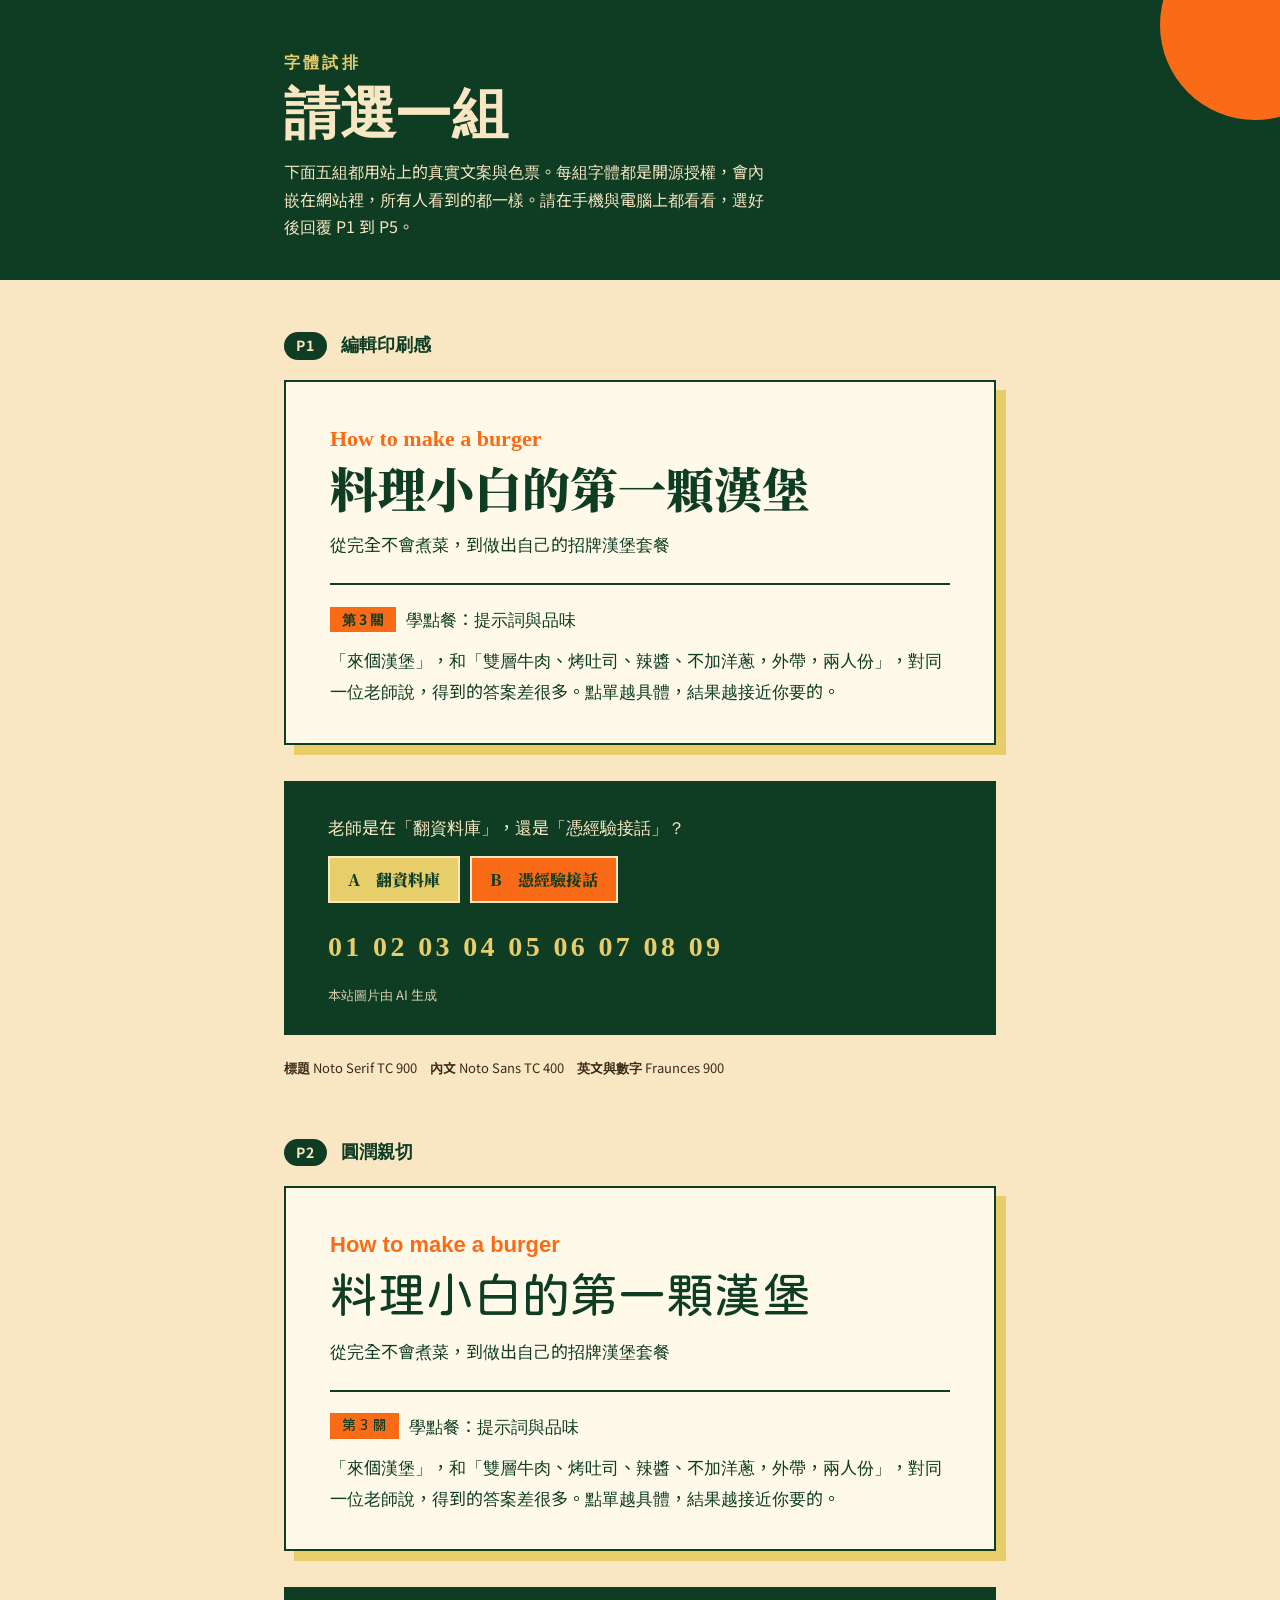
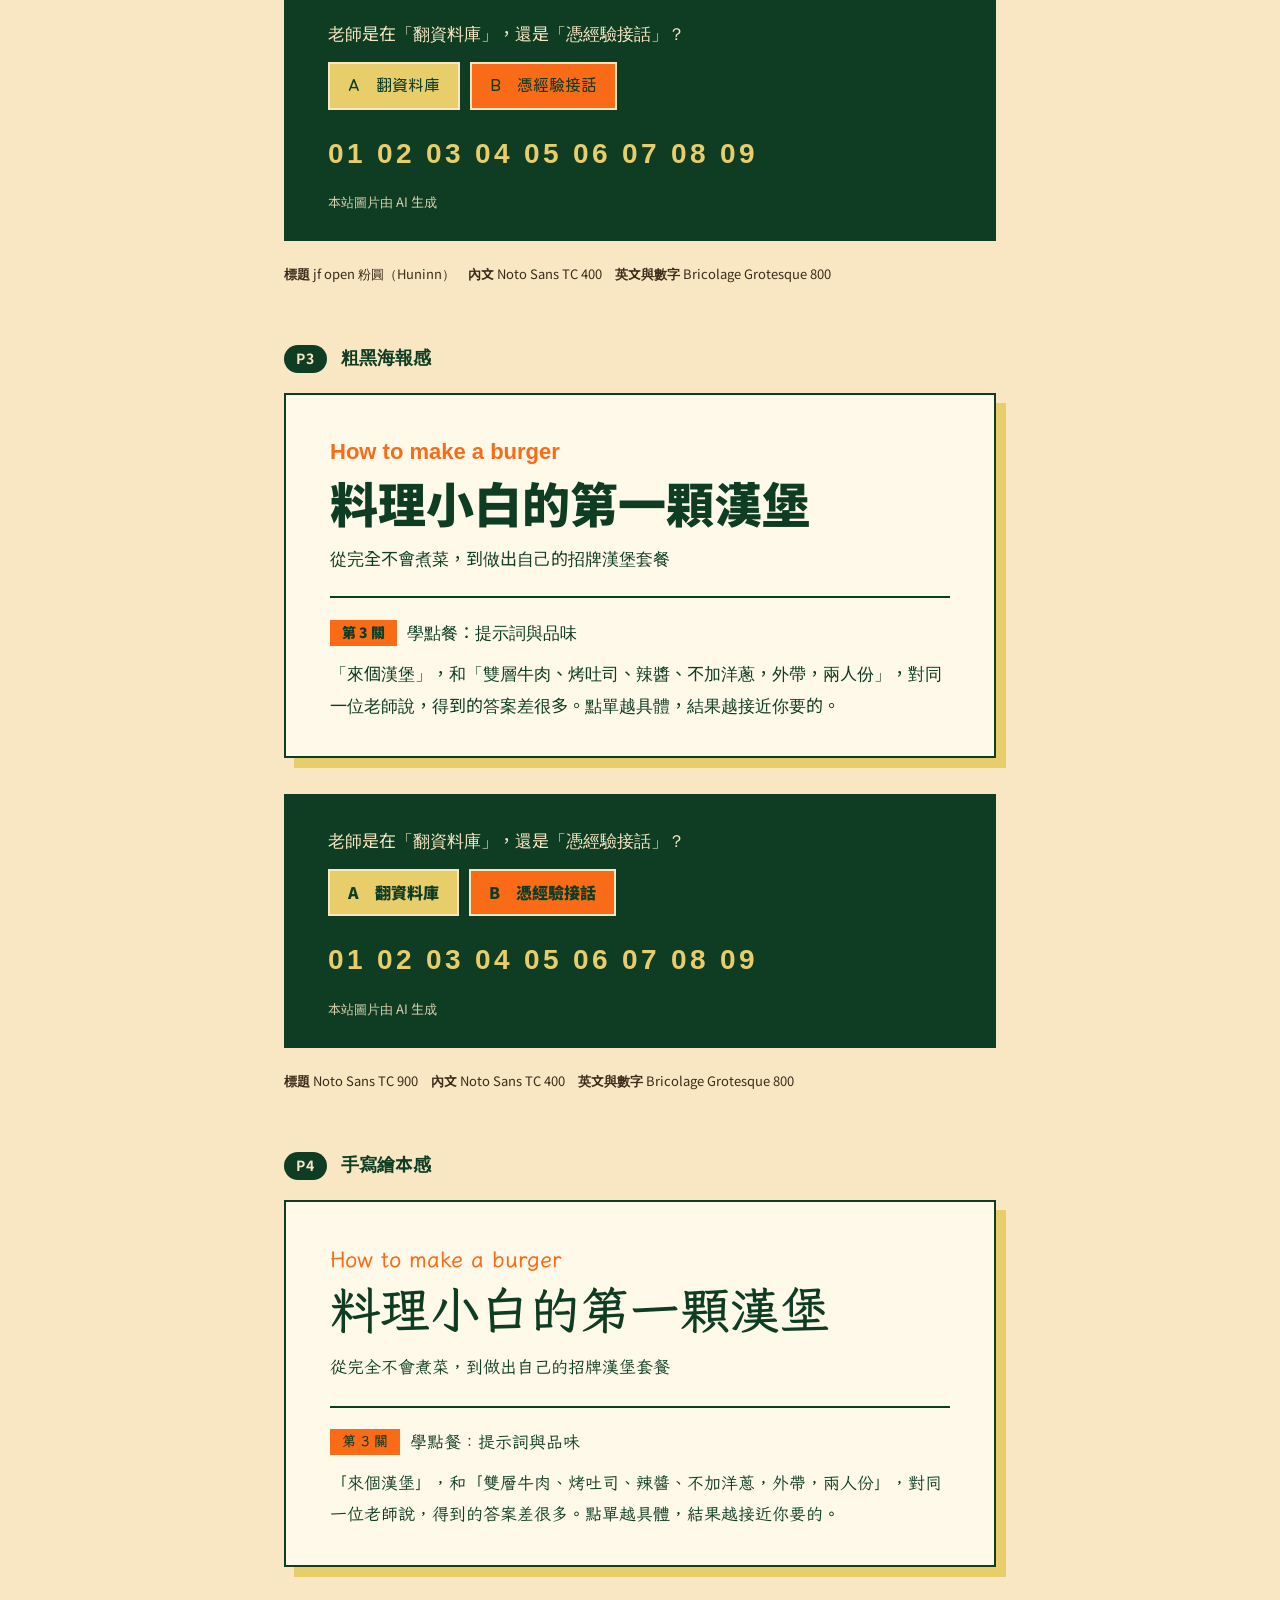
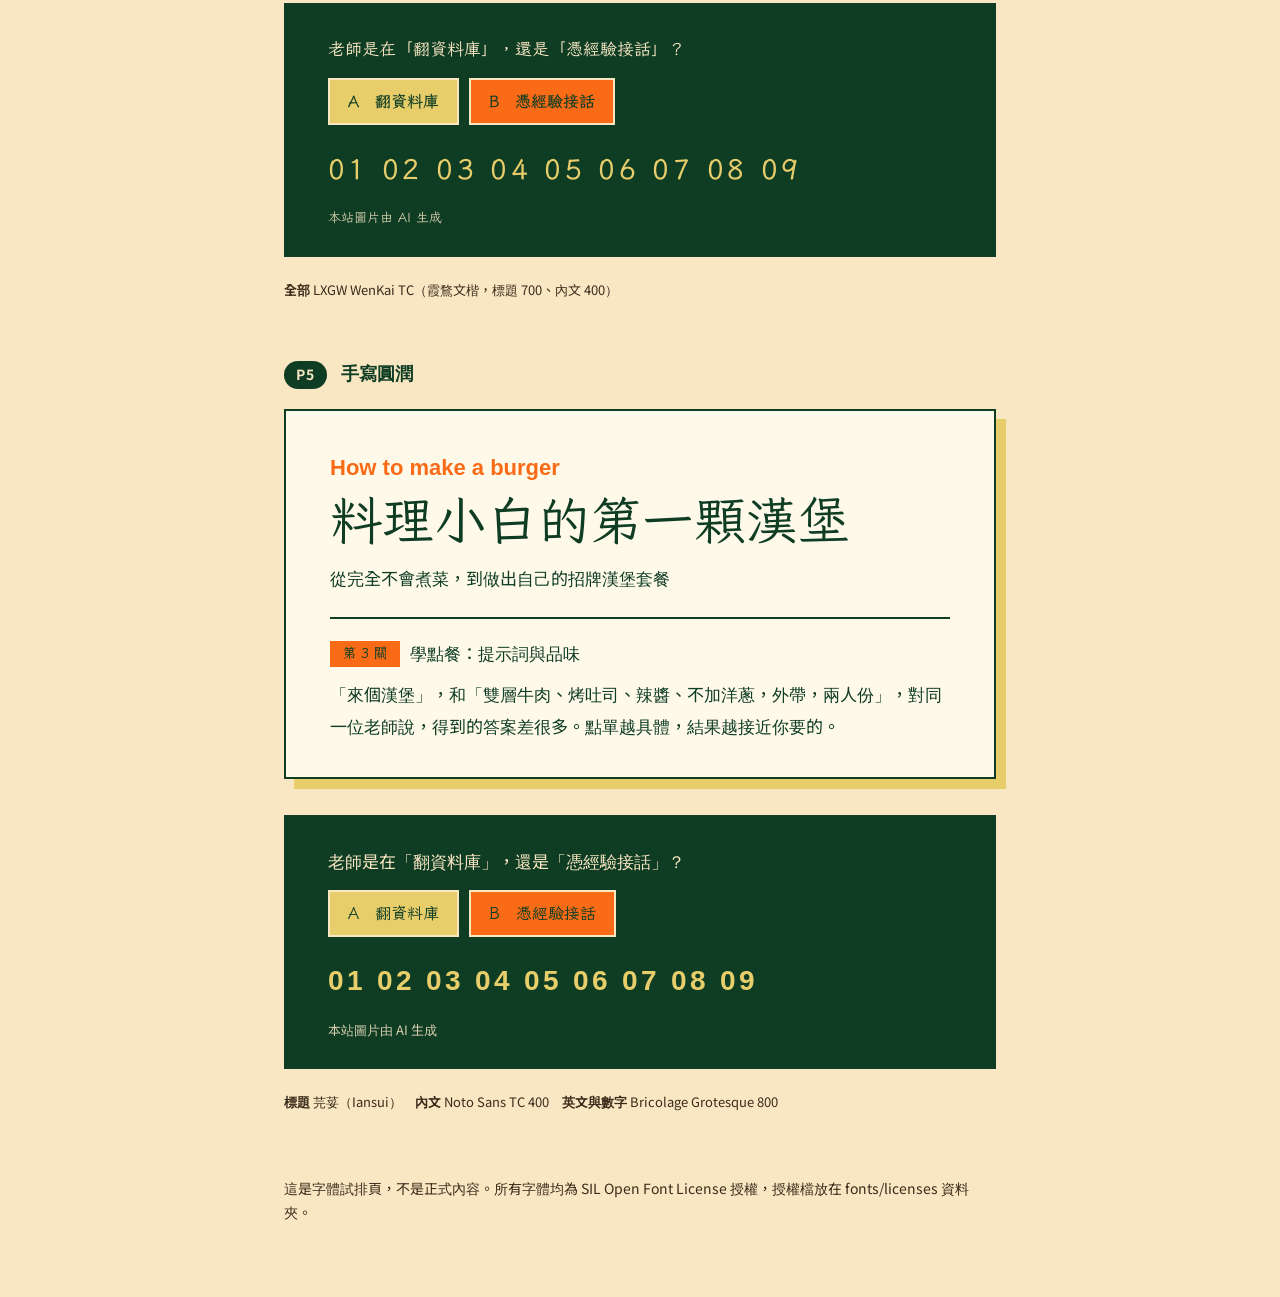
==== specimen/index.html @ 205b1cac "Add font specimen page with embedded open-source fonts (OFL) Co-Authored-By: Claude Sonnet 5.5 <nore" ====
<!DOCTYPE html>
<html lang="zh-Hant">
<head>
<meta charset="UTF-8">
<meta name="viewport" content="width=device-width, initial-scale=1">
<meta name="robots" content="noindex">
<title>字體試排｜How to make a burger</title>
<link rel="stylesheet" href="fonts/fonts.css">
<style>
  :root {
    --green: #0F3D24;
    --orange: #F96B16;
    --cream: #F9E7C3;
    --yellow: #E8CD6B;
    --brown: #3B2B1A;
    --ui: 'Noto Sans TC', 'PingFang TC', 'Microsoft JhengHei', sans-serif;
  }
  * { box-sizing: border-box; }
  html { -webkit-text-size-adjust: 100%; }
  body {
    margin: 0; background: var(--cream); color: var(--green);
    font-family: var(--ui); font-weight: 400; line-height: 1.7;
  }
  .wrap { max-width: 760px; margin: 0 auto; padding: 0 24px; }

  /* 頁首 */
  .top { background: var(--green); color: var(--cream); padding: 48px 0 40px; position: relative; overflow: hidden; }
  .top::after {
    content: ""; position: absolute; right: -70px; top: -70px; width: 190px; height: 190px;
    border-radius: 50%; background: var(--orange);
  }
  .top .wrap { position: relative; z-index: 1; }
  .kicker { margin: 0 0 8px; font-weight: 700; letter-spacing: .2em; color: var(--yellow); font-size: 14px; }
  .top h1 { margin: 0 0 16px; font-weight: 700; font-size: 40px; line-height: 1.2; }
  .top p { margin: 0; max-width: 30em; font-size: 16px; }

  /* 每組配對 */
  .pair { padding: 48px 0 8px; }
  .tag { display: flex; align-items: baseline; gap: 14px; margin-bottom: 20px; }
  .tag .no {
    font-family: var(--ui); font-weight: 700; font-size: 14px; letter-spacing: .08em;
    background: var(--green); color: var(--cream); padding: 2px 12px; border-radius: 999px;
  }
  .tag .name { font-family: var(--ui); font-weight: 700; font-size: 18px; }

  .sheet {
    background: #fff9ea; border: 2px solid var(--green); padding: 32px 26px 28px;
    box-shadow: 10px 10px 0 var(--yellow);
  }
  .latin { margin: 0 0 6px; font-size: 22px; line-height: 1.2; color: var(--orange); }
  .zh-title { margin: 0; font-size: 36px; line-height: 1.25; text-wrap: balance; }
  .nb { display: inline-block; }
  .body, .sub { text-wrap: pretty; }
  .sub { margin: 12px 0 0; font-size: 17px; }
  .rule { border: 0; border-top: 2px solid var(--green); margin: 24px 0 20px; }
  .chapter { margin: 0 0 10px; font-size: 17px; display: flex; flex-wrap: wrap; align-items: center; gap: 10px; }
  .chip { background: var(--orange); color: var(--green); font-weight: 700; font-size: 14px; padding: 1px 12px; }
  .body { margin: 0; font-size: 17px; line-height: 1.85; }

  .panel { background: var(--green); color: var(--cream); margin-top: 36px; padding: 26px 26px 22px; }
  .panel .q { margin: 0 0 14px; font-size: 17px; }
  .opts { display: flex; flex-wrap: wrap; gap: 10px; }
  .opts button {
    font: inherit; font-size: 16px; color: var(--green); background: var(--yellow);
    border: 2px solid var(--cream); padding: 8px 18px; cursor: pointer;
  }
  .opts button.go { background: var(--orange); }
  .nums { margin: 20px 0 0; font-size: 28px; letter-spacing: .12em; color: var(--yellow); }
  .small { margin: 14px 0 0; font-size: 13px; opacity: .85; }

  .spec { margin: 22px 0 0; font-family: var(--ui); font-size: 13px; line-height: 1.7; color: var(--brown); }
  .spec b { font-weight: 700; }

  .foot { padding: 56px 0 72px; font-size: 14px; color: var(--brown); }

  /* 五組字體 */
  .p1 .latin { font-family: 'Fraunces', serif; font-weight: 900; }
  .p1 .zh-title, .p1 .opts button { font-family: 'Noto Serif TC', serif; font-weight: 900; }
  .p1 .nums { font-family: 'Fraunces', serif; font-weight: 900; }
  .p1 .sub, .p1 .body, .p1 .chapter, .p1 .q, .p1 .small { font-family: 'Noto Sans TC', var(--ui); font-weight: 400; }
  .p1 .chip { font-family: 'Noto Sans TC', var(--ui); font-weight: 700; }

  .p2 .latin, .p2 .nums { font-family: 'Bricolage Grotesque', sans-serif; font-weight: 800; }
  .p2 .zh-title, .p2 .opts button { font-family: 'Huninn', var(--ui); font-weight: 400; }
  .p2 .sub, .p2 .body, .p2 .chapter, .p2 .q, .p2 .small { font-family: 'Noto Sans TC', var(--ui); font-weight: 400; }
  .p2 .chip { font-family: 'Huninn', var(--ui); font-weight: 400; }

  .p3 .latin, .p3 .nums { font-family: 'Bricolage Grotesque', sans-serif; font-weight: 800; }
  .p3 .zh-title, .p3 .opts button, .p3 .chip { font-family: 'Noto Sans TC', var(--ui); font-weight: 900; }
  .p3 .sub, .p3 .body, .p3 .chapter, .p3 .q, .p3 .small { font-family: 'Noto Sans TC', var(--ui); font-weight: 400; }

  .p4 .latin, .p4 .nums, .p4 .zh-title, .p4 .opts button, .p4 .chip { font-family: 'LXGW WenKai TC', serif; font-weight: 700; }
  .p4 .sub, .p4 .body, .p4 .chapter, .p4 .q, .p4 .small { font-family: 'LXGW WenKai TC', serif; font-weight: 400; }
  .p4 .zh-title { font-size: 38px; }

  .p5 .latin, .p5 .nums { font-family: 'Bricolage Grotesque', sans-serif; font-weight: 800; }
  .p5 .zh-title, .p5 .opts button, .p5 .chip { font-family: 'Iansui', var(--ui); font-weight: 400; }
  .p5 .sub, .p5 .body, .p5 .chapter, .p5 .q, .p5 .small { font-family: 'Noto Sans TC', var(--ui); font-weight: 400; }
  .p5 .zh-title { font-size: 40px; }

  @media (min-width: 720px) {
    .top h1 { font-size: 56px; }
    .zh-title { font-size: 48px; }
    .p4 .zh-title { font-size: 50px; }
    .p5 .zh-title { font-size: 52px; }
    .sheet { padding: 44px 44px 36px; }
    .panel { padding: 32px 44px 28px; }
  }
</style>
</head>
<body>

<header class="top">
  <div class="wrap">
    <p class="kicker">字體試排</p>
    <h1>請選一組</h1>
    <p>下面五組都用站上的真實文案與色票。每組字體都是開源授權，會內嵌在網站裡，所有人看到的都一樣。請在手機與電腦上都看看，選好後回覆 P1 到 P5。</p>
  </div>
</header>

<main class="wrap">

  <section class="pair p1" id="p1">
    <div class="tag"><span class="no">P1</span><span class="name">編輯印刷感</span></div>
    <div class="sheet">
      <p class="latin">How to make a burger</p>
      <h2 class="zh-title"><span class="nb">料理小白的</span><span class="nb">第一顆漢堡</span></h2>
      <p class="sub">從完全不會煮菜，到做出自己的招牌漢堡套餐</p>
      <hr class="rule">
      <p class="chapter"><span class="chip">第 3 關</span>學點餐：提示詞與品味</p>
      <p class="body">「來個漢堡」，和「雙層牛肉、烤吐司、辣醬、不加洋蔥，外帶，兩人份」，對同一位老師說，得到的答案差很多。點單越具體，結果越接近你要的。</p>
    </div>
    <div class="panel">
      <p class="q">老師是在「翻資料庫」，還是「憑經驗接話」？</p>
      <div class="opts"><button type="button">A　翻資料庫</button><button type="button" class="go">B　憑經驗接話</button></div>
      <p class="nums">01 02 03 04 05 06 07 08 09</p>
      <p class="small">本站圖片由 AI 生成</p>
    </div>
    <p class="spec"><b>標題</b> Noto Serif TC 900　<b>內文</b> Noto Sans TC 400　<b>英文與數字</b> Fraunces 900</p>
  </section>

  <section class="pair p2" id="p2">
    <div class="tag"><span class="no">P2</span><span class="name">圓潤親切</span></div>
    <div class="sheet">
      <p class="latin">How to make a burger</p>
      <h2 class="zh-title"><span class="nb">料理小白的</span><span class="nb">第一顆漢堡</span></h2>
      <p class="sub">從完全不會煮菜，到做出自己的招牌漢堡套餐</p>
      <hr class="rule">
      <p class="chapter"><span class="chip">第 3 關</span>學點餐：提示詞與品味</p>
      <p class="body">「來個漢堡」，和「雙層牛肉、烤吐司、辣醬、不加洋蔥，外帶，兩人份」，對同一位老師說，得到的答案差很多。點單越具體，結果越接近你要的。</p>
    </div>
    <div class="panel">
      <p class="q">老師是在「翻資料庫」，還是「憑經驗接話」？</p>
      <div class="opts"><button type="button">A　翻資料庫</button><button type="button" class="go">B　憑經驗接話</button></div>
      <p class="nums">01 02 03 04 05 06 07 08 09</p>
      <p class="small">本站圖片由 AI 生成</p>
    </div>
    <p class="spec"><b>標題</b> jf open 粉圓（Huninn）　<b>內文</b> Noto Sans TC 400　<b>英文與數字</b> Bricolage Grotesque 800</p>
  </section>

  <section class="pair p3" id="p3">
    <div class="tag"><span class="no">P3</span><span class="name">粗黑海報感</span></div>
    <div class="sheet">
      <p class="latin">How to make a burger</p>
      <h2 class="zh-title"><span class="nb">料理小白的</span><span class="nb">第一顆漢堡</span></h2>
      <p class="sub">從完全不會煮菜，到做出自己的招牌漢堡套餐</p>
      <hr class="rule">
      <p class="chapter"><span class="chip">第 3 關</span>學點餐：提示詞與品味</p>
      <p class="body">「來個漢堡」，和「雙層牛肉、烤吐司、辣醬、不加洋蔥，外帶，兩人份」，對同一位老師說，得到的答案差很多。點單越具體，結果越接近你要的。</p>
    </div>
    <div class="panel">
      <p class="q">老師是在「翻資料庫」，還是「憑經驗接話」？</p>
      <div class="opts"><button type="button">A　翻資料庫</button><button type="button" class="go">B　憑經驗接話</button></div>
      <p class="nums">01 02 03 04 05 06 07 08 09</p>
      <p class="small">本站圖片由 AI 生成</p>
    </div>
    <p class="spec"><b>標題</b> Noto Sans TC 900　<b>內文</b> Noto Sans TC 400　<b>英文與數字</b> Bricolage Grotesque 800</p>
  </section>

  <section class="pair p4" id="p4">
    <div class="tag"><span class="no">P4</span><span class="name">手寫繪本感</span></div>
    <div class="sheet">
      <p class="latin">How to make a burger</p>
      <h2 class="zh-title"><span class="nb">料理小白的</span><span class="nb">第一顆漢堡</span></h2>
      <p class="sub">從完全不會煮菜，到做出自己的招牌漢堡套餐</p>
      <hr class="rule">
      <p class="chapter"><span class="chip">第 3 關</span>學點餐：提示詞與品味</p>
      <p class="body">「來個漢堡」，和「雙層牛肉、烤吐司、辣醬、不加洋蔥，外帶，兩人份」，對同一位老師說，得到的答案差很多。點單越具體，結果越接近你要的。</p>
    </div>
    <div class="panel">
      <p class="q">老師是在「翻資料庫」，還是「憑經驗接話」？</p>
      <div class="opts"><button type="button">A　翻資料庫</button><button type="button" class="go">B　憑經驗接話</button></div>
      <p class="nums">01 02 03 04 05 06 07 08 09</p>
      <p class="small">本站圖片由 AI 生成</p>
    </div>
    <p class="spec"><b>全部</b> LXGW WenKai TC（霞鶩文楷，標題 700、內文 400）</p>
  </section>

  <section class="pair p5" id="p5">
    <div class="tag"><span class="no">P5</span><span class="name">手寫圓潤</span></div>
    <div class="sheet">
      <p class="latin">How to make a burger</p>
      <h2 class="zh-title"><span class="nb">料理小白的</span><span class="nb">第一顆漢堡</span></h2>
      <p class="sub">從完全不會煮菜，到做出自己的招牌漢堡套餐</p>
      <hr class="rule">
      <p class="chapter"><span class="chip">第 3 關</span>學點餐：提示詞與品味</p>
      <p class="body">「來個漢堡」，和「雙層牛肉、烤吐司、辣醬、不加洋蔥，外帶，兩人份」，對同一位老師說，得到的答案差很多。點單越具體，結果越接近你要的。</p>
    </div>
    <div class="panel">
      <p class="q">老師是在「翻資料庫」，還是「憑經驗接話」？</p>
      <div class="opts"><button type="button">A　翻資料庫</button><button type="button" class="go">B　憑經驗接話</button></div>
      <p class="nums">01 02 03 04 05 06 07 08 09</p>
      <p class="small">本站圖片由 AI 生成</p>
    </div>
    <p class="spec"><b>標題</b> 芫荽（Iansui）　<b>內文</b> Noto Sans TC 400　<b>英文與數字</b> Bricolage Grotesque 800</p>
  </section>

</main>

<footer class="foot">
  <div class="wrap">這是字體試排頁，不是正式內容。所有字體均為 SIL Open Font License 授權，授權檔放在 fonts/licenses 資料夾。</div>
</footer>

</body>
</html>
---- specimen/fonts/fonts.css ----
/* 由 build_subset.py 產生：只含頁面實際用到的字體切片，皆為 SIL OFL 1.1 授權 */

@font-face {
  font-family: 'Noto Sans TC';
  font-style: normal;
  font-weight: 400;
  font-display: swap;
  src: url(files/noto-sans-tc-24-400-normal.woff2) format('woff2');
  unicode-range: U+9d77,U+9d7a,U+9d7e,U+9d87,U+9d89,U+9d8f,U+9d91-9d93,U+9d96,U+9d98,U+9d9a,U+9da1-9da2,U+9da5,U+9da9,U+9dab-9dac,U+9db1-9db2,U+9db5,U+9db9-9dbc,U+9dbf-9dc2,U+9dc4,U+9dc7-9dc9,U+9dd3,U+9dd6,U+9dd9-9dda,U+9dde-9ddf,U+9de2,U+9de5-9de6,U+9de8,U+9def-9df0,U+9df2-9df4,U+9df8,U+9dfa,U+9dfd,U+9dff,U+9e02,U+9e07,U+9e0a,U+9e11,U+9e15,U+9e18,U+9e1a-9e1b,U+9e1d-9e1e,U+9e20-9e23,U+9e25-9e26,U+9e2d,U+9e2f,U+9e33,U+9e35,U+9e3d-9e3f,U+9e42-9e43,U+9e45,U+9e48-9e4a,U+9e4c,U+9e4f,U+9e51,U+9e55,U+9e64,U+9e66,U+9e6b,U+9e6d-9e6e,U+9e70,U+9e73,U+9e75,U+9e78,U+9e80-9e83,U+9e87-9e88,U+9e8b-9e8c,U+9e90-9e91,U+9e93,U+9e96,U+9e9d,U+9ea1,U+9ea4,U+9ea6,U+9ea9-9eab,U+9ead,U+9eaf,U+9eb4,U+9eb7-9eba,U+9ebe-9ebf,U+9ecc-9ecd,U+9ed0,U+9ed2,U+9ed4,U+9ed9-9eda,U+9edc-9edd,U+9edf-9ee0,U+9ee2;
}

@font-face {
  font-family: 'Noto Sans TC';
  font-style: normal;
  font-weight: 400;
  font-display: swap;
  src: url(files/noto-sans-tc-45-400-normal.woff2) format('woff2');
  unicode-range: U+827d,U+827f,U+8283-8284,U+8288-828a,U+828d-8291,U+8293-8294,U+8298,U+829a-829c,U+829e-82a4,U+82a6-82ab,U+82ae,U+82b0,U+82b4,U+82b6,U+82ba-82bc,U+82be,U+82c1,U+82c4-82c5,U+82c7,U+82cb,U+82cd,U+82cf-82d0,U+82d2,U+82d5-82d6,U+82d9,U+82db-82dc,U+82de-82e1,U+82e3-82e4,U+82e7,U+82ea-82eb,U+82ef-82f0,U+82f3-82f4,U+82f6-82f7,U+82f9-82fc,U+82fe-8301,U+8306-8308,U+830b-830e,U+8316,U+8318,U+831a-831b,U+831d-831e,U+8327,U+832a,U+832c-832d,U+832f,U+8331,U+8333-8334,U+8337,U+833a-833c,U+833f-8340,U+8342,U+8344-8347,U+834b-834c,U+834f,U+8351,U+8356-8358,U+835a,U+835e-8361,U+8363-8364,U+8367-8368,U+836b,U+836f,U+8373,U+8375,U+8378,U+837a-837f;
}

@font-face {
  font-family: 'Noto Sans TC';
  font-style: normal;
  font-weight: 400;
  font-display: swap;
  src: url(files/noto-sans-tc-106-400-normal.woff2) format('woff2');
  unicode-range: U+2cb,U+5d1,U+5d9,U+5e2,U+5e8,U+5ea,U+633,U+e32,U+2252,U+2267,U+2573,U+25b3,U+25c4,U+2713,U+2715,U+30e2,U+4e28,U+4e3c,U+4e4d,U+4e70,U+4f88,U+4fef,U+5018,U+501a,U+5026,U+5137,U+513f,U+51f3,U+524b,U+5254,U+52d8,U+5308,U+5384,U+53cc,U+5443,U+5466,U+54a7-54a8,U+54bd,U+54c9,U+54cb,U+555e,U+556a,U+5580,U+560e,U+5614,U+561f,U+562f,U+566c,U+5679,U+56bc,U+56cd,U+56e7,U+56ed,U+572d,U+57d7,U+582f,U+589f,U+5b09,U+5ba5,U+5c51,U+5c90,U+5cef,U+5d16,U+5d84,U+5dd4,U+5e08,U+5e26,U+5f0a,U+5f20,U+606c,U+61c7,U+620f,U+625b,U+62a4,U+62d0,U+62f1,U+63a0,U+63c6,U+63f9,U+6413,U+6417,U+6483,U+64f7,U+650f,U+65a7,U+665f,U+66ae,U+66d6,U+66e0,U+6746,U+6756,U+67d1,U+6837,U+68d7,U+68e0,U+68f5,U+6977,U+6995,U+69a8,U+69b4,U+69d3,U+6a3d,U+6abb,U+6bb7,U+6bd3,U+6c47,U+6cc4,U+6cd3,U+6dae,U+6e26,U+6e29,U+6e5b,U+6eaf,U+6eba,U+7028,U+70b3,U+711a,U+733f,U+73c0,U+73ee,U+7444,U+745a,U+7487,U+7540,U+75a4,U+7729,U+779e,U+798e,U+79cd,U+79e9,U+7a3d,U+7a4c,U+7a9f,U+7ac4,U+7aff,U+7b77,U+7c27,U+7ca7,U+7cd9,U+7d76,U+7e43,U+7ea6,U+7ed9,U+7ff1,U+808b,U+809b,U+80fa,U+827a,U+8309,U+8328,U+832b,U+8396,U+83e0,U+840e,U+8425,U+852d,U+853b,U+8588,U+85e9,U+86b5,U+8718,U+87ec,U+8910,U+893b,U+89c1-89c2,U+8b3e,U+8baf,U+8bc1,U+8bcd,U+8bdd,U+8c41,U+8c48,U+8d2d,U+8d5e,U+8fbe,U+9015,U+90a8,U+90b5,U+90e1,U+9169,U+9183,U+91d0,U+91dc,U+9293,U+92f8,U+9472,U+9598,U+95ed,U+95fb,U+9605,U+96c7,U+9739,U+9742,U+9761,U+99ad,U+9ae6,U+9b1a,U+9b44,U+9bc9,U+9d3f,U+9dd7,U+9e7c,U+9e92,U+fe5d-fe5e,U+ff22-ff24,U+ff2f-ff30,U+ff33;
}

@font-face {
  font-family: 'Noto Sans TC';
  font-style: normal;
  font-weight: 400;
  font-display: swap;
  src: url(files/noto-sans-tc-107-400-normal.woff2) format('woff2');
  unicode-range: U+60,U+f7,U+161,U+2198,U+2571,U+258b,U+25b6,U+2661,U+3051,U+3109,U+4e11,U+4e1c,U+4e24,U+4e2b,U+4ef7,U+4f18,U+4f36,U+4fd0,U+5029-502a,U+5055,U+508d,U+50ad,U+50d5,U+50e7,U+50f1,U+50f5,U+51a5,U+51c8,U+51fb,U+5203,U+524e,U+5288,U+5323,U+53c2,U+5458,U+54b1,U+54b3,U+54b8,U+5582,U+55b2,U+55ba,U+55da,U+55dc,U+5662,U+5678,U+56c2,U+5742,U+57d5,U+5862,U+58e4,U+58f0,U+5907,U+590d,U+5934,U+5978,U+5984,U+5a25,U+5c06,U+5c62,U+5c91,U+5cfb,U+5d01,U+5d11,U+5d1b,U+5e87,U+5eff,U+5f27,U+5f3a,U+5f53,U+5f64,U+6001,U+6168,U+61a9,U+6233,U+62a5,U+62ce,U+62ed,U+638f,U+6399,U+63c0,U+646f,U+6590,U+6631,U+664f,U+6689,U+66dc,U+672f,U+67af,U+67ec,U+6807,U+6a44,U+6c14,U+6c40,U+6c70,U+6c76,U+6cb8,U+6ce3,U+6df3,U+6e20,U+6e43,U+6ebc,U+6eec,U+6f2c,U+6fb1,U+7009,U+7011,U+701a,U+7117,U+7184,U+72f9,U+7426,U+74bd,U+74cf,U+752b,U+7554,U+75b9,U+7621,U+7671-7672,U+7693,U+76ef,U+7737,U+77a7,U+77b3,U+77bb,U+77da,U+77e2,U+77e9,U+77ef,U+7801,U+7940,U+797f,U+79a7,U+79b1,U+79bd,U+7a6b,U+7ac5,U+7b1b,U+7dab,U+7db4,U+7db8,U+7dcb,U+7ddd,U+7de0,U+7e55,U+7e9c,U+7ed3,U+7ef4,U+803f,U+8046,U+8087,U+8116,U+81a8,U+8214,U+821c,U+82d4,U+8305,U+831c,U+8335,U+8339,U+8350,U+8354,U+8526,U+860a,U+86db,U+8713,U+873b,U+8822,U+8993,U+8a1f,U+8ab9,U+8ad7,U+8e72,U+8f4e,U+8f9c,U+8fd0,U+8fd8,U+8fe6,U+9042,U+907c,U+91ba,U+9452,U+9591,U+95e2,U+9631,U+9699,U+96b8,U+9709,U+978d,U+9811,U+9830,U+98ce,U+9945,U+99ed,U+9a8c,U+9ad3,U+9baa,U+9be8,U+9c77,U+9cf6,U+9d72,U+9e1f,U+9ec4,U+fe31,U+fe55,U+ff03,U+ff20,U+ff3b,U+ff3d,U+1f3fb,U+1f44d,U+1f60d;
}

@font-face {
  font-family: 'Noto Sans TC';
  font-style: normal;
  font-weight: 400;
  font-display: swap;
  src: url(files/noto-sans-tc-109-400-normal.woff2) format('woff2');
  unicode-range: U+e17,U+e22,U+2103,U+25a0,U+266a,U+3014-3015,U+4e1a,U+4e50,U+4f10,U+4f6c,U+4f70,U+4fcf,U+5006,U+50d1,U+5170,U+518c,U+51f0,U+51f6,U+51f9,U+5219,U+5256,U+525d,U+52c9,U+5349,U+5351,U+5356,U+5375,U+53db,U+53ee,U+53f7,U+5492,U+54fa,U+5538,U+55bb,U+55e8,U+5757,U+58be,U+5937,U+59dc,U+59e8,U+5a49,U+5a9a-5a9b,U+5ab3,U+5b9b,U+5b9e,U+5be8,U+5c37,U+5c4e,U+5d14,U+5d19,U+5d4c,U+5d50,U+5deb,U+5e84,U+5e94,U+5ec2,U+5f17,U+5f26,U+5f55,U+5f77,U+5f7f,U+5fbd,U+6052,U+6064-6065,U+608d,U+609a,U+6101,U+611a,U+614c,U+621a,U+6237,U+6284,U+6296,U+62e9,U+632a-632b,U+634f,U+6488,U+6500,U+652a,U+6556,U+65e0,U+65ec,U+6643,U+679a,U+6850,U+6893,U+6897,U+68b3,U+68d5,U+6930,U+6960,U+6a11,U+6a38,U+6a3a,U+6b22,U+6b67,U+6b6a,U+6c59,U+6c83,U+6ccc,U+6df5,U+6ef7,U+6f3e,U+6f80,U+70ed,U+7164,U+722a,U+7260,U+7272,U+73b0,U+74ca,U+74e3,U+7538,U+7586,U+75b5,U+7624,U+7661-7662,U+7838,U+786e,U+788c,U+7950,U+79a6,U+79aa,U+7a40,U+7a62,U+7bf7,U+7c3e,U+7c98,U+7ca5,U+7d21,U+7d2e,U+7dba,U+7dec,U+7e79,U+7ecf,U+7edf,U+7f79,U+8086,U+810a,U+8139,U+813e,U+817a,U+81b3,U+821f,U+8247,U+8259,U+8271,U+8431,U+846c,U+849c,U+84b2,U+84c4,U+8513-8514,U+8549,U+8755,U+8877,U+8881,U+88f9,U+8a1d,U+8a3c,U+8a6d-8a6e,U+8a93,U+8ae7,U+8af7,U+8b17,U+8b5a,U+8ba1,U+8bba,U+8cdc,U+8dea,U+8f6c,U+8f7d,U+8fc7,U+8fd9,U+902e,U+90ca,U+916a,U+916c,U+921e,U+9245,U+947c,U+9594,U+95a8,U+95ee,U+95f4,U+9706,U+971e,U+9756,U+980c,U+9891,U+98b1,U+98fc,U+9903,U+9957,U+99ae,U+99ff,U+9db4,U+e602-e605,U+e611,U+ff16-ff19;
}

@font-face {
  font-family: 'Noto Sans TC';
  font-style: normal;
  font-weight: 400;
  font-display: swap;
  src: url(files/noto-sans-tc-112-400-normal.woff2) format('woff2');
  unicode-range: U+b0,U+926,U+928,U+939,U+93f-940,U+94d,U+200b,U+22ef,U+25ba,U+25c6,U+2665,U+4e4f,U+4e59,U+4f0d,U+4f0f,U+4f19,U+4f59,U+4fae,U+5075,U+50b2,U+50b5,U+511f,U+5141,U+5146,U+514c,U+5185,U+51dd,U+51fd,U+522e,U+5319,U+533a,U+5378,U+53ad,U+53c9,U+53d1,U+53d4,U+543b,U+5442,U+5446,U+5481,U+54e9,U+5507,U+5565,U+559a,U+55aa,U+5606,U+56ca,U+56fe,U+582a,U+58fa,U+5915,U+5949,U+5962,U+5996,U+59fb,U+5a77,U+5b0c,U+5b5f,U+5bd3,U+5be2,U+5bfa,U+5c41,U+5ca9,U+5d07,U+5ec8,U+5eca,U+5f18,U+5f4e,U+5f59,U+5f6d,U+5f79,U+5fb9,U+6028,U+6062,U+6068,U+606d,U+6094,U+60f1,U+6108-6109,U+614e,U+6170,U+617e,U+61b2,U+61f8,U+6247,U+626d,U+6276,U+62ab,U+62cb,U+62f3,U+6368,U+6380,U+6492,U+64b0,U+64e0,U+6570,U+660f,U+6649,U+6691,U+66a8,U+6749,U+67f1,U+67f3-67f4,U+6842,U+6851,U+687f,U+68df,U+69fd,U+6a58,U+6c27,U+6c88,U+6cca,U+6cdb,U+6d29,U+6d66,U+6daf,U+6f01,U+6f06,U+6f58,U+6f62,U+6f6d,U+6fa1,U+6ff1,U+6ffe,U+7058,U+70ae,U+7235,U+7267,U+73ca,U+742a,U+758f,U+75bc,U+76c6,U+7740,U+7955,U+7a00,U+7a3b,U+7b4b,U+7bad,U+7be9,U+7c4c,U+7cfe,U+7dbf,U+7e2b,U+7e31,U+7f9e,U+7fc1,U+7ffc,U+8096,U+809d,U+80de,U+8108,U+8155,U+816b,U+81df,U+8277,U+82bd,U+8352,U+8393,U+8404,U+8525,U+856d,U+8587,U+8606,U+868a,U+8776,U+87ba,U+87f9,U+886b,U+8870,U+88d5,U+896a,U+896f,U+8a23,U+8a87,U+8ad2,U+8b00,U+8b20,U+8cb8,U+8cca,U+8ce0,U+8d39,U+8d6b,U+8d81,U+8db4,U+8e29,U+8ef8,U+8f1b,U+8f5f,U+8fa8,U+906e,U+9077,U+90aa,U+90b1,U+90c1,U+9165,U+919c,U+92c1,U+95d6,U+95e8,U+975a,U+98c6,U+9ecf,U+9f0e,U+9f52,U+feff,U+ff06,U+ff0a,U+ff12-ff13;
}

@font-face {
  font-family: 'Noto Sans TC';
  font-style: normal;
  font-weight: 400;
  font-display: swap;
  src: url(files/noto-sans-tc-114-400-normal.woff2) format('woff2');
  unicode-range: U+2500,U+25bc,U+4e95,U+4f50,U+4f54,U+4f69,U+4fc4,U+4fca,U+5009,U+50bb,U+5154,U+51cc,U+528d,U+5291,U+52d2,U+52e4,U+5353,U+5360,U+540a-540b,U+5410,U+54f2,U+5510,U+5514,U+5537,U+558a,U+55ac,U+5617,U+56fd,U+573e,U+5766,U+5783,U+57d4,U+5806,U+5821,U+5857,U+5875,U+58f9,U+596a,U+59ae,U+59c6,U+59ca,U+59ff,U+5a03,U+5ae9,U+5b64,U+5bb4,U+5c3f,U+5e16,U+5e45,U+5e72,U+5ec9,U+5f90-5f92,U+6012,U+6016,U+6084-6085,U+6089,U+60a0,U+60a3,U+60b2,U+60d1,U+60f9,U+6148,U+6158,U+6191,U+626e,U+62d4,U+632f,U+633a,U+6355,U+63aa,U+642c,U+64a5,U+64cb,U+6566,U+6575,U+6597,U+660c,U+66b1,U+66ec,U+6731,U+6735,U+675c,U+67ef,U+6846,U+6876,U+6881,U+68af-68b0,U+68c9,U+6905,U+6b98,U+6bc0,U+6beb,U+6c0f,U+6c1b,U+6c41,U+6ce5,U+6cf3,U+6d25,U+6d2a,U+6d3d,U+6d6e,U+6dd8,U+6dda,U+6dfa,U+6e9d,U+6eaa,U+6ec5,U+6ecb,U+6ef4,U+6f0f,U+6f32,U+707d,U+708e,U+7092,U+716e,U+723a,U+731b,U+7345,U+7375,U+7378,U+73b2,U+74e6,U+75be,U+75de,U+764c,U+76dc,U+788e,U+7897,U+789f,U+78b0,U+790e,U+7965,U+7a4e,U+7aa9,U+7c43,U+7d17,U+7dd2,U+7e96,U+7f51,U+7f69,U+7f72,U+7fd4,U+7fe0,U+8017,U+80a9,U+80d6,U+8102,U+8150,U+8178,U+81bd,U+829d,U+82ac,U+8303,U+840c,U+8482,U+8499,U+85a9-85aa,U+883b,U+8861,U+88c1,U+88cf,U+88d9,U+8a3a,U+8a98,U+8aee,U+8c8c,U+8ce2,U+8d0f,U+8da8,U+8dcc,U+8e0f,U+8e22,U+8f1d,U+8f29,U+8fad,U+9003,U+9006,U+903c,U+904d,U+9059,U+9075,U+90ce,U+90ed,U+9130,U+91ac,U+91e3,U+9285,U+9298,U+92ea,U+9326,U+937e,U+93c8,U+95c6,U+9677,U+9727,U+994b,U+99a8,U+99d0,U+9a30,U+9a37,U+9b42,U+9b45,U+9d3b,U+9e7f,U+9ee8,U+9f3b,U+c5b4;
}

@font-face {
  font-family: 'Noto Sans TC';
  font-style: normal;
  font-weight: 400;
  font-display: swap;
  src: url(files/noto-sans-tc-115-400-normal.woff2) format('woff2');
  unicode-range: U+5e,U+2502,U+2605,U+4e32,U+4e58,U+4ea1,U+4ef2,U+4f2f-4f30,U+4f75,U+4fd7,U+4ff1,U+501f,U+5049,U+5074,U+5091,U+5144,U+517c,U+51c6,U+51cd,U+5269-526a,U+52aa,U+52c1,U+52c7,U+52df,U+5377,U+541b,U+5439,U+5440,U+5448,U+54aa,U+54e6,U+54ed,U+5674,U+5687,U+585e,U+588a,U+58a8,U+58c1,U+5925,U+5948,U+5999,U+59b3,U+5a1c,U+5a46,U+5b54,U+5b5d,U+5b6b,U+5b8f,U+5bd2,U+5be9,U+5c0a,U+5c16,U+5c46,U+5cf0,U+5e25,U+5e3d,U+5e79,U+5ee2,U+5f04,U+5f31,U+5fcd,U+5fe0,U+60dc,U+6163,U+616e,U+6182,U+61f6,U+622a,U+6258,U+6293,U+62c6,U+62d2,U+6372,U+63da,U+63ed-63ee,U+6416,U+6458,U+649e,U+64ec,U+64f4,U+651c,U+65cb,U+65e2,U+65fa,U+6628,U+6668,U+66a2,U+66c9,U+66fc,U+6717,U+67cf,U+67d4,U+6817,U+6885,U+69cd,U+6a6b,U+6afb,U+6b32,U+6b49,U+6bbc,U+6c89,U+6c96,U+6cc9,U+6d1b,U+6d1e,U+6dfb,U+6efe,U+6f38,U+6f5b,U+6f64,U+6f8e,U+6fa4,U+7070,U+70b8,U+70cf,U+70e4,U+7159,U+7169,U+7210,U+721b,U+7238,U+737b,U+73bb,U+746a,U+7483,U+74dc,U+74f6,U+7518,U+756a,U+75c7,U+775b,U+78e8,U+7919,U+7956,U+795d,U+7a0d,U+7bc9,U+7c97,U+7cd5,U+7d10,U+7d1b,U+7de9,U+7dfb,U+7e3e,U+7e6a,U+7f6a,U+7f8a,U+7fbd,U+8000,U+8036,U+809a,U+80ce,U+80e1,U+80f8,U+8170,U+819c,U+8216,U+8239,U+8266,U+827e,U+82b3,U+8377,U+83ab,U+85c9,U+865b,U+8766,U+87a2,U+87f2,U+8972,U+8a17,U+8a50,U+8a95,U+8b02,U+8b6f,U+8c6c,U+8ca9,U+8cfa,U+8d95,U+8de1,U+8f14,U+8f9b,U+8fa3,U+8feb,U+8ff4,U+9010,U+901b,U+905e,U+9080,U+912d,U+9177,U+91c7,U+9336,U+9451,U+947d,U+963b,U+966a,U+9670,U+9769,U+9813,U+98fd,U+99d5,U+9a19,U+9b27,U+9b6f,U+9ece,U+9ed8,U+9f13,U+9f20,U+ad6d,U+d55c;
}

@font-face {
  font-family: 'Noto Sans TC';
  font-style: normal;
  font-weight: 400;
  font-display: swap;
  src: url(files/noto-sans-tc-116-400-normal.woff2) format('woff2');
  unicode-range: U+201c-201d,U+203b,U+2192,U+25b2,U+300f,U+4e01,U+4e39,U+4e73,U+4e88,U+4e8e,U+4ed9,U+4f0a,U+4f38,U+4f5b,U+4fc3,U+500d,U+504f,U+5076-5077,U+5100,U+5104,U+5132,U+5175,U+5192,U+51a0,U+51ac,U+51e1,U+51f1,U+5200,U+5224,U+5237-5238,U+523a,U+526f,U+5289,U+52de,U+52f5,U+5371,U+539a,U+53e5,U+540e,U+547c,U+552f,U+5531,U+5634,U+56c9,U+56f0,U+574a,U+5761,U+57f7,U+57f9,U+5805,U+5851,U+5854,U+586b,U+58fd,U+592e,U+5967,U+59bb,U+59d3,U+5a18,U+5b30,U+5b55,U+5b87,U+5b97,U+5be7,U+5bec,U+5bf8,U+5c24,U+5cb8,U+5df7,U+5e1d,U+5e2d,U+5e7b,U+5f1f,U+5f70,U+5fd9,U+61b6,U+6234,U+62b5,U+62d6,U+62dc,U+62fc,U+6383,U+63cf,U+63d2,U+63e1,U+640d,U+64cd,U+64fa,U+64fe,U+654f,U+6562,U+656c,U+65c1,U+65d7,U+6620,U+6676,U+6697,U+66ab,U+66c6,U+66dd,U+66ff,U+671d,U+672b,U+677e,U+67d0,U+67d3,U+68c4,U+690d,U+694a,U+695a,U+6ac3,U+6b04,U+6b23,U+6b78,U+6b8a,U+6c60,U+6d74,U+6d89,U+6db2,U+6dbc,U+6de1,U+6df7,U+6e38,U+6e6f,U+6f02,U+6fc3,U+6fd5,U+70c8,U+7126,U+718a,U+723d,U+7246,U+72af,U+73cd,U+760b,U+7626,U+7687,U+79df,U+7a05,U+7a3f,U+7a69,U+7af6,U+7c3d,U+7c3f,U+7c4d,U+7cd6,U+7d0b,U+7d2b,U+7de3,U+7e2e,U+8010,U+808c,U+80a5,U+80af,U+812b,U+817f,U+819a,U+82d7,U+8389-838a,U+83f2,U+840a,U+8463,U+8521,U+8584,U+860b,U+864e,U+871c,U+878d,U+885d,U+8932,U+89f8,U+8a69,U+8afe,U+8b5c,U+8c37,U+8c46,U+8cbf,U+8cd3,U+8cf4,U+8d08,U+8d0a,U+8ddd,U+8fea,U+9014,U+9055,U+907a,U+9178,U+92fc,U+934b,U+9396,U+93ae,U+9583,U+9663,U+96bb,U+9707,U+9738,U+9846,U+9905,U+9a0e,U+9aa8,U+9b25,U+9b3c,U+9ce5,U+9cf3,U+9ea5,U+9eb5,U+9f4a,U+9f61,U+ff0d;
}

@font-face {
  font-family: 'Noto Sans TC';
  font-style: normal;
  font-weight: 400;
  font-display: swap;
  src: url(files/noto-sans-tc-117-400-normal.woff2) format('woff2');
  unicode-range: U+3c,U+d7,U+300e,U+4e4e,U+4e82,U+4e92,U+4ec1,U+4ecd,U+4f48,U+4f53,U+4fb5,U+5012,U+502b,U+522a,U+52dd,U+52ff,U+532f,U+53eb,U+53f3,U+5409,U+5433,U+5496,U+54c8,U+554a,U+5561,U+5594,U+559d,U+56b4,U+56fa,U+5713,U+5750,U+57df,U+584a,U+58c7,U+58de,U+593e,U+5976,U+59d0,U+59d4,U+5a66,U+5b85,U+5b88,U+5ba3,U+5bae,U+5bbf,U+5bdf,U+5c01,U+5c04,U+5c3a,U+5c3e,U+5c4f,U+5ddd-5dde,U+5de8,U+5e63,U+5e7c,U+5e8a,U+5eda,U+5ef3,U+5ef6,U+5f48,U+6015,U+6025,U+602a,U+6050,U+6069,U+60e1,U+6162,U+6176,U+61c2,U+6200,U+6263,U+6279,U+6297,U+62b1,U+62bd,U+62ec,U+6311,U+6377,U+6388-6389,U+638c,U+63a2,U+63f4,U+641e,U+6436,U+64c1,U+6551,U+6557,U+6563,U+6696,U+66b4,U+66f2,U+6751,U+675f,U+676f,U+6790,U+6838,U+684c,U+68d2,U+6982,U+699c,U+69ae,U+69cb,U+6a39,U+6a4b,U+6b66,U+6bd2,U+6cb3,U+6ce1,U+6d3e,U+6de8,U+6ed1,U+6f22,U+6f54,U+6fc0,U+6fdf,U+719f,U+71c8,U+7236,U+7259,U+72d7,U+7389,U+73e0,U+745e,U+751a,U+7532-7533,U+7562,U+7591,U+75c5,U+75db,U+7686,U+76d2,U+76db,U+76df,U+76e3,U+7701,U+7761,U+786c,U+7981,U+79cb,U+79d2,U+79fb,U+7a81,U+7a97,U+7aef,U+7b26,U+7b80,U+7c64,U+7d0d,U+7d14,U+7d2f,U+7dca,U+7df4,U+7e54,U+7e6b,U+7f3a,U+8033,U+804a,U+805a,U+81a0,U+81e8,U+8212,U+821e,U+82e6,U+8336,U+8449,U+84cb,U+84ee,U+85e5,U+8607,U+888b,U+8a13,U+8a5e,U+8aa0,U+8aa4,U+8ab0,U+8ab2,U+8ac7,U+8b66,U+8c6a,U+8c93,U+8c9d,U+8de8,U+8f2a,U+8fb2,U+906d,U+907f,U+90a6,U+9109,U+9192,U+91cb,U+91dd,U+964d,U+9686,U+968e,U+9694,U+969c,U+96de,U+96e8,U+96ea,U+96f7,U+975c,U+9760,U+978b,U+9858,U+9918,U+9aee,U+9ebb,U+ff0e-ff0f,U+ff5c;
}

@font-face {
  font-family: 'Noto Sans TC';
  font-style: normal;
  font-weight: 400;
  font-display: swap;
  src: url(files/noto-sans-tc-118-400-normal.woff2) format('woff2');
  unicode-range: U+b7,U+2022,U+2027,U+3042,U+3044,U+3046,U+3048,U+304a-3050,U+3053-3057,U+3059-305b,U+305d-3061,U+3063-306c,U+306e-3079,U+307b,U+307d-307f,U+3082-308d,U+308f,U+3092-3093,U+30a1-30a4,U+30a6-30c1,U+30c3-30c4,U+30c6-30e1,U+30e3-30ed,U+30ef,U+30f3,U+30fb-30fc,U+4e7e,U+4ea6,U+4eac,U+4f34,U+50b7,U+51b0,U+523b,U+5283,U+5348,U+5354,U+54e5,U+5708,U+590f,U+592b,U+599d,U+59b9,U+5a01,U+5a5a,U+5de7,U+5e78,U+5e9c,U+5fb5,U+6167,U+61f7,U+627f,U+63a1,U+64d4,U+65bd,U+68ee,U+6b4c,U+6bba,U+6c5f,U+6d0b,U+6d6a,U+6e1b,U+6e56,U+6f6e,U+71d2,U+722d,U+72c2,U+751c,U+7530,U+7642,U+76e1,U+79c0,U+7adf,U+7af9,U+7d9c,U+7da0,U+7e23,U+7e41,U+8056,U+8173,U+822a,U+8349,U+83dc,U+8840,U+885b,U+8907,U+8a34,U+8cb4,U+8dd1,U+8fd4,U+8ff0,U+93e1,U+984f,U+98ef,U+9b54;
}

@font-face {
  font-family: 'Noto Sans TC';
  font-style: normal;
  font-weight: 400;
  font-display: swap;
  src: url(files/noto-sans-tc-119-400-normal.woff2) format('woff2');
  unicode-range: U+23-25,U+3d,U+2026,U+4e03,U+4e45,U+4e5d,U+4eae,U+4ed4,U+4ed8,U+4f01,U+4f11,U+4f3c,U+4f8b,U+4fc2,U+5019,U+505c,U+50c5,U+5145,U+51b7,U+5207,U+521d,U+525b,U+5287,U+52e2,U+535a,U+537b,U+5426,U+542b,U+5438,U+5462,U+54ea,U+555f,U+5566,U+5584,U+5609,U+570d,U+571f,U+5747,U+5802,U+58d3,U+591c,U+5920,U+5922,U+5957,U+5979,U+5a92,U+5abd,U+5b63,U+5b69,U+5b83,U+5b9c,U+5bb3,U+5bc4,U+5bf5,U+5c3c,U+5c40,U+5c4b,U+5c64,U+5cf6,U+5de6,U+5e0c,U+5e55,U+5eab,U+5ead,U+5ee0,U+5f85,U+5f8b,U+5fa9,U+5fd7-5fd8,U+5ff5,U+600e,U+6298,U+62db,U+62ff,U+639b,U+63a7,U+642d,U+6469,U+64ad,U+651d,U+653b,U+65b7,U+65cf,U+665a,U+666e,U+66fe,U+6728,U+674e,U+67b6,U+6821,U+6839,U+6843,U+6a94,U+6b50,U+6b62,U+6b72,U+6b7b,U+6bcd,U+6bdb,U+6c38,U+6c7a,U+6c7d,U+6c99,U+6cb9,U+6ce2,U+6cf0,U+6d17,U+6d32,U+6e2c,U+6fb3,U+7206,U+723e,U+725b,U+734e,U+7387,U+73ed,U+7565,U+7570,U+76ca,U+76e4,U+773e,U+77ed,U+77f3,U+7814,U+7834,U+7968,U+79d8,U+7a76,U+7a7f,U+7b11,U+7b46,U+7b54,U+7bc4,U+7d19,U+7d20,U+7d22,U+7d42,U+7d55,U+7e7c,U+7f85,U+7ffb,U+8077,U+8089,U+80cc,U+81c9,U+81f4,U+81fa,U+820a,U+822c,U+826f,U+85cd,U+86cb,U+88dc,U+8986,U+8a0e,U+8a2a,U+8a73,U+8a8c,U+8b1b,U+8b9a,U+8c50,U+8c61,U+8ca0,U+8cde,U+8cfd,U+8d8a,U+8df3,U+8e64,U+8ecd,U+8edf,U+8f38,U+8ff7,U+9000,U+9047,U+9060,U+90f5,U+9152,U+91ce,U+9280,U+9418,U+9435,U+9589,U+9592,U+9678,U+967d,U+968a,U+96aa,U+96c5,U+96d6,U+96dc,U+96f6,U+9732,U+9748,U+9802,U+9806,U+9808,U+9818,U+983b,U+984d,U+9867,U+98db,U+98f2,U+98fe,U+9a5a,U+9b06,U+9b5a,U+9bae,U+9e97,U+ff1b,U+ff5e;
}

@font-face {
  font-family: 'Noto Sans TC';
  font-style: normal;
  font-weight: 400;
  font-display: swap;
  src: url(files/noto-sans-tc-120-400-normal.woff2) format('woff2');
  unicode-range: U+26,U+40,U+5f,U+4e14,U+4e9e,U+4ec0,U+4f4e-4f4f,U+4f73,U+4fee,U+503c,U+5047,U+514b,U+516b,U+516d,U+5178,U+520a,U+5236,U+5343,U+5347,U+534a,U+5370,U+53cd,U+53e4,U+53e6,U+53f2,U+5403,U+5411,U+5427,U+5468,U+5473,U+547d,U+552e,U+55ce,U+5740,U+57ce,U+5883,U+589e,U+5931,U+5947,U+59cb,U+5a1b,U+5b58,U+5b98,U+5ba4,U+5bc6,U+5bcc,U+5beb,U+5bf6,U+5c45,U+5c6c,U+5dee,U+5df4,U+5e03,U+5e33,U+5e6b,U+5e7e,U+5e8f,U+5e95,U+5ea7,U+5f15,U+5f62,U+5f69,U+5f80,U+5fae,U+5fb7,U+601d,U+60e0,U+614b,U+6230,U+6236,U+623f,U+628a,U+6295,U+62c9,U+6309,U+63db,U+64c7,U+64ca,U+64da,U+652f,U+6545,U+6548,U+65af,U+65e9,U+6625,U+666f,U+667a,U+670b,U+671b,U+6750,U+677f,U+6848,U+6975,U+6a13,U+6a21,U+6aa2,U+6b65,U+6b77,U+6bb5,U+6cc1,U+6ce8,U+6df1,U+6e90,U+6e96,U+6eab,U+6f14,U+6f2b,U+700f,U+706b,U+724c,U+72c0,U+7368,U+7372,U+74b0,U+756b,U+76ae,U+773c,U+78ba,U+78bc,U+798f,U+79ae,U+7a4d,U+7ae5,U+7b56,U+7b97,U+7bb1,U+7bc7,U+7c73,U+7c89,U+7d00,U+7d30,U+7d39,U+7d72,U+7dad,U+7e8c,U+7f6e,U+7fa4,U+7fa9,U+7fd2,U+8003,U+807d,U+80a1,U+80b2,U+8166,U+8208-8209,U+82e5,U+843d,U+85cf,U+85dd,U+862d,U+8857,U+8863,U+88e1,U+89ba,U+89d2,U+8a31,U+8a62,U+8a66,U+8a72,U+8abf,U+8b1d,U+8b58,U+8b70,U+8b80,U+8ca1,U+8ca8,U+8cac,U+8cbc,U+8d70,U+8da3,U+8db3,U+8ddf,U+8f03,U+8f15,U+8f2f,U+8fa6,U+8fce,U+8ffd,U+900f,U+9031,U+9069,U+908a,U+91ab,U+91cc,U+92b7,U+9322,U+932f,U+9375,U+9632,U+963f,U+9644,U+9662,U+9673,U+96a8,U+96c4,U+96d9,U+96e2-96e3,U+96f2,U+9752,U+97d3,U+97ff,U+9805,U+9810,U+986f,U+990a,U+9910,U+9928,U+9ec3,U+9ed1,U+9f8d;
}

@font-face {
  font-family: 'Noto Sans TC';
  font-style: normal;
  font-weight: 400;
  font-display: swap;
  src: url(files/noto-sans-tc-121-400-normal.woff2) format('woff2');
  unicode-range: U+3e,U+7e,U+3000,U+300a-300b,U+3010-3011,U+4e16,U+4e26,U+4e94,U+4e9b,U+4ea4,U+4eca-4ecb,U+4efb,U+4efd,U+4f46,U+4f55,U+4f9b,U+4f9d,U+4fbf,U+505a,U+5065,U+5099,U+50cf,U+50f9,U+512a,U+5143,U+5148,U+514d,U+5152,U+5169,U+5171,U+5177,U+518a,U+5217,U+5225,U+5247,U+5275,U+529f,U+52a9,U+5305,U+5341,U+5357,U+5361,U+5373,U+53bb,U+53c3,U+53c8,U+53d6-53d7,U+53e3,U+53ea,U+53f8,U+5404,U+559c,U+5668,U+56db,U+56e0,U+5712,U+5718,U+578b,U+57fa,U+58eb,U+592a,U+5c0b,U+5c0e,U+5c11,U+5c1a,U+5c55,U+5c71,U+5df1,U+5e2b,U+5e36,U+5e97,U+5eb7,U+5ee3,U+5efa,U+5f35,U+5f37,U+5f88,U+5f9e,U+5fc5,U+606f,U+60a8,U+6232,U+624d,U+6253,U+627e,U+6280,U+62cd,U+6301,U+6307,U+6392,U+63a5,U+6539,U+653e-653f,U+6559,U+6574,U+65c5,U+6613,U+66f8,U+672a,U+6797,U+67e5,U+6a19,U+6a23,U+6b61,U+6bcf,U+6bd4,U+6c11,U+6c42,U+6d41,U+6d77,U+6d88,U+6e05,U+6e2f,U+6eff,U+7136,U+7167,U+71df,U+738b,U+73a9,U+7403,U+7531,U+7537,U+754c,U+7559,U+767d-767e,U+76f4,U+793a,U+795e,U+79c1,U+79d1,U+7a2e,U+7a31,U+7a7a,U+7ae0,U+7ba1,U+7bc0,U+7c21,U+7cfb,U+7d04-7d05,U+7d1a,U+7d44,U+7d66,U+7d71,U+7de8,U+7e3d,U+8001,U+800c,U+805e,U+8072,U+81f3,U+82b1,U+82f1,U+83ef,U+842c,U+8457,U+85a6,U+8655,U+8853,U+88ab,U+88dd,U+88fd,U+897f,U+898f,U+89aa,U+89bd,U+89c0,U+89e3,U+8a02,U+8a3b,U+8a55,U+8a8d,U+8a9e,U+8ad6,U+8b49,U+8b77,U+8b8a,U+8b93,U+8cb7,U+8ce3,U+8cea,U+8cfc,U+8f09,U+8fd1,U+9001,U+901f-9020,U+9054,U+90a3,U+914d,U+91cf,U+9304,U+95b1,U+9650,U+9664,U+969b,U+96b1,U+96c6,U+9700,U+975e,U+97f3,U+98a8,U+98df,U+9999,U+99ac,U+9a57,U+9ebc;
}

@font-face {
  font-family: 'Noto Sans TC';
  font-style: normal;
  font-weight: 400;
  font-display: swap;
  src: url(files/noto-sans-tc-122-400-normal.woff2) format('woff2');
  unicode-range: U+d,U+2b,U+7c,U+a0,U+a9,U+300c-300d,U+4e09,U+4e3b,U+4e4b,U+4e5f,U+4e86,U+4e8b-4e8c,U+4eab,U+4ed6,U+4ee3-4ee4,U+4ef6,U+4f1a,U+4f4d,U+4f60,U+4f7f,U+4f86,U+4fdd,U+4fe1,U+5011,U+50b3,U+5149,U+5167,U+5176,U+518d,U+5229,U+524d,U+529b,U+52a0,U+52d9,U+5316-5317,U+5340,U+539f,U+53ca-53cb,U+5408,U+540c-540d,U+544a,U+548c,U+54c1,U+54e1,U+5546,U+554f,U+55ae,U+56de,U+5716,U+5831,U+5834,U+5916,U+5929,U+5973,U+597d,U+5982,U+5b57,U+5b78,U+5b89,U+5b8c,U+5b9a,U+5ba2,U+5bb9,U+5be6,U+5c07-5c08,U+5c0d,U+5c31,U+5de5,U+5df2,U+5e02,U+5e38,U+5e73-5e74,U+5ea6,U+5f0f,U+5f71,U+5f8c,U+5f97,U+5feb,U+6027,U+60c5,U+60f3,U+610f,U+611b,U+611f,U+61c9,U+6210,U+6216,U+6240,U+624b,U+63a8,U+63d0,U+641c,U+6536,U+6578,U+6599,U+65b9,U+660e,U+661f,U+662d,U+66f4,U+670d,U+671f,U+6771,U+679c,U+682a,U+683c,U+689d,U+696d,U+6a02,U+6a5f,U+6b0a,U+6b21,U+6b3e,U+6b64,U+6c23,U+6c34,U+6c92,U+6cbb,U+6cd5,U+6d3b,U+7063,U+7121,U+71b1,U+7247-7248,U+7269,U+7279,U+73fe,U+7406,U+7522,U+7576,U+767b,U+76ee,U+76f8,U+770b,U+771f,U+77e5,U+793e,U+7a0b,U+7acb,U+7ad9,U+7b2c,U+7b49,U+7cbe,U+7d50,U+7d61,U+7d93,U+7dda,U+7f8e,U+8005,U+806f,U+80fd,U+81ea,U+8207,U+8272,U+865f,U+8868,U+8981,U+898b,U+8996,U+8a00,U+8a08,U+8a0a,U+8a18,U+8a2d,U+8a71,U+8aaa,U+8acb,U+8cbb,U+8cc7,U+8d77,U+8d85,U+8def,U+8eab,U+8eca,U+8f49,U+9019-901a,U+9023,U+9032,U+904a-904b,U+904e,U+9053,U+9078,U+9084,U+90e8,U+90fd,U+91cd,U+91d1,U+9577,U+9580,U+9593,U+9762,U+982d,U+984c,U+985e,U+9996,U+9ad4,U+9ad8,U+9ede,U+ff01,U+ff08-ff09,U+ff1f;
}

@font-face {
  font-family: 'Noto Sans TC';
  font-style: normal;
  font-weight: 400;
  font-display: swap;
  src: url(files/noto-sans-tc-123-400-normal.woff2) format('woff2');
  unicode-range: U+20-22,U+27-2a,U+2c-3b,U+3f,U+41-5d,U+61-7b,U+7d,U+ab,U+ae,U+b2-b3,U+bb,U+bf-c2,U+c8-ca,U+cc-ce,U+d2-d4,U+d6,U+d9-db,U+e0-ef,U+f1-f4,U+f6,U+f9-fd,U+100-103,U+110-115,U+11a-11b,U+12a-12d,U+131,U+143-144,U+147-148,U+14c-151,U+16a-16d,U+170-171,U+1a1,U+1b0,U+1cd-1d4,U+1f8-1f9,U+300-302,U+304,U+306,U+30b-30d,U+358,U+1d3a,U+1e3e-1e3f,U+1ea1,U+1ea3,U+1ebf,U+1ec7,U+2013-2014,U+2039-203a,U+203c,U+207f,U+2122,U+3001-3002,U+3113-3114,U+3118,U+311a-3129,U+4e00,U+4e0a-4e0b,U+4e0d,U+4e2d,U+4eba,U+4ee5,U+4f5c,U+500b,U+5165,U+5168,U+516c,U+51fa,U+5206,U+5230,U+52d5,U+53ef-53f0,U+570b,U+5728,U+5730,U+591a,U+5927,U+5b50,U+5bb6,U+5c0f,U+5fc3,U+6211,U+6587,U+65b0,U+65bc,U+65e5,U+662f,U+6642,U+6700,U+6703,U+6708-6709,U+672c,U+6b63,U+70b9-70ba,U+751f,U+7528,U+767c,U+7684,U+7db2,U+884c,U+958b,U+95dc,U+96fb,U+9801,U+ff0c,U+ff1a;
}

@font-face {
  font-family: 'Noto Sans TC';
  font-style: normal;
  font-weight: 400;
  font-display: swap;
  src: url(files/noto-sans-tc-latin-400-normal.woff2) format('woff2');
  unicode-range: U+0000-00FF,U+0131,U+0152-0153,U+02BB-02BC,U+02C6,U+02DA,U+02DC,U+0304,U+0308,U+0329,U+2000-206F,U+20AC,U+2122,U+2191,U+2193,U+2212,U+2215,U+FEFF,U+FFFD;
}

@font-face {
  font-family: 'Noto Sans TC';
  font-style: normal;
  font-weight: 700;
  font-display: swap;
  src: url(files/noto-sans-tc-24-700-normal.woff2) format('woff2');
  unicode-range: U+9d77,U+9d7a,U+9d7e,U+9d87,U+9d89,U+9d8f,U+9d91-9d93,U+9d96,U+9d98,U+9d9a,U+9da1-9da2,U+9da5,U+9da9,U+9dab-9dac,U+9db1-9db2,U+9db5,U+9db9-9dbc,U+9dbf-9dc2,U+9dc4,U+9dc7-9dc9,U+9dd3,U+9dd6,U+9dd9-9dda,U+9dde-9ddf,U+9de2,U+9de5-9de6,U+9de8,U+9def-9df0,U+9df2-9df4,U+9df8,U+9dfa,U+9dfd,U+9dff,U+9e02,U+9e07,U+9e0a,U+9e11,U+9e15,U+9e18,U+9e1a-9e1b,U+9e1d-9e1e,U+9e20-9e23,U+9e25-9e26,U+9e2d,U+9e2f,U+9e33,U+9e35,U+9e3d-9e3f,U+9e42-9e43,U+9e45,U+9e48-9e4a,U+9e4c,U+9e4f,U+9e51,U+9e55,U+9e64,U+9e66,U+9e6b,U+9e6d-9e6e,U+9e70,U+9e73,U+9e75,U+9e78,U+9e80-9e83,U+9e87-9e88,U+9e8b-9e8c,U+9e90-9e91,U+9e93,U+9e96,U+9e9d,U+9ea1,U+9ea4,U+9ea6,U+9ea9-9eab,U+9ead,U+9eaf,U+9eb4,U+9eb7-9eba,U+9ebe-9ebf,U+9ecc-9ecd,U+9ed0,U+9ed2,U+9ed4,U+9ed9-9eda,U+9edc-9edd,U+9edf-9ee0,U+9ee2;
}

@font-face {
  font-family: 'Noto Sans TC';
  font-style: normal;
  font-weight: 700;
  font-display: swap;
  src: url(files/noto-sans-tc-45-700-normal.woff2) format('woff2');
  unicode-range: U+827d,U+827f,U+8283-8284,U+8288-828a,U+828d-8291,U+8293-8294,U+8298,U+829a-829c,U+829e-82a4,U+82a6-82ab,U+82ae,U+82b0,U+82b4,U+82b6,U+82ba-82bc,U+82be,U+82c1,U+82c4-82c5,U+82c7,U+82cb,U+82cd,U+82cf-82d0,U+82d2,U+82d5-82d6,U+82d9,U+82db-82dc,U+82de-82e1,U+82e3-82e4,U+82e7,U+82ea-82eb,U+82ef-82f0,U+82f3-82f4,U+82f6-82f7,U+82f9-82fc,U+82fe-8301,U+8306-8308,U+830b-830e,U+8316,U+8318,U+831a-831b,U+831d-831e,U+8327,U+832a,U+832c-832d,U+832f,U+8331,U+8333-8334,U+8337,U+833a-833c,U+833f-8340,U+8342,U+8344-8347,U+834b-834c,U+834f,U+8351,U+8356-8358,U+835a,U+835e-8361,U+8363-8364,U+8367-8368,U+836b,U+836f,U+8373,U+8375,U+8378,U+837a-837f;
}

@font-face {
  font-family: 'Noto Sans TC';
  font-style: normal;
  font-weight: 700;
  font-display: swap;
  src: url(files/noto-sans-tc-106-700-normal.woff2) format('woff2');
  unicode-range: U+2cb,U+5d1,U+5d9,U+5e2,U+5e8,U+5ea,U+633,U+e32,U+2252,U+2267,U+2573,U+25b3,U+25c4,U+2713,U+2715,U+30e2,U+4e28,U+4e3c,U+4e4d,U+4e70,U+4f88,U+4fef,U+5018,U+501a,U+5026,U+5137,U+513f,U+51f3,U+524b,U+5254,U+52d8,U+5308,U+5384,U+53cc,U+5443,U+5466,U+54a7-54a8,U+54bd,U+54c9,U+54cb,U+555e,U+556a,U+5580,U+560e,U+5614,U+561f,U+562f,U+566c,U+5679,U+56bc,U+56cd,U+56e7,U+56ed,U+572d,U+57d7,U+582f,U+589f,U+5b09,U+5ba5,U+5c51,U+5c90,U+5cef,U+5d16,U+5d84,U+5dd4,U+5e08,U+5e26,U+5f0a,U+5f20,U+606c,U+61c7,U+620f,U+625b,U+62a4,U+62d0,U+62f1,U+63a0,U+63c6,U+63f9,U+6413,U+6417,U+6483,U+64f7,U+650f,U+65a7,U+665f,U+66ae,U+66d6,U+66e0,U+6746,U+6756,U+67d1,U+6837,U+68d7,U+68e0,U+68f5,U+6977,U+6995,U+69a8,U+69b4,U+69d3,U+6a3d,U+6abb,U+6bb7,U+6bd3,U+6c47,U+6cc4,U+6cd3,U+6dae,U+6e26,U+6e29,U+6e5b,U+6eaf,U+6eba,U+7028,U+70b3,U+711a,U+733f,U+73c0,U+73ee,U+7444,U+745a,U+7487,U+7540,U+75a4,U+7729,U+779e,U+798e,U+79cd,U+79e9,U+7a3d,U+7a4c,U+7a9f,U+7ac4,U+7aff,U+7b77,U+7c27,U+7ca7,U+7cd9,U+7d76,U+7e43,U+7ea6,U+7ed9,U+7ff1,U+808b,U+809b,U+80fa,U+827a,U+8309,U+8328,U+832b,U+8396,U+83e0,U+840e,U+8425,U+852d,U+853b,U+8588,U+85e9,U+86b5,U+8718,U+87ec,U+8910,U+893b,U+89c1-89c2,U+8b3e,U+8baf,U+8bc1,U+8bcd,U+8bdd,U+8c41,U+8c48,U+8d2d,U+8d5e,U+8fbe,U+9015,U+90a8,U+90b5,U+90e1,U+9169,U+9183,U+91d0,U+91dc,U+9293,U+92f8,U+9472,U+9598,U+95ed,U+95fb,U+9605,U+96c7,U+9739,U+9742,U+9761,U+99ad,U+9ae6,U+9b1a,U+9b44,U+9bc9,U+9d3f,U+9dd7,U+9e7c,U+9e92,U+fe5d-fe5e,U+ff22-ff24,U+ff2f-ff30,U+ff33;
}

@font-face {
  font-family: 'Noto Sans TC';
  font-style: normal;
  font-weight: 700;
  font-display: swap;
  src: url(files/noto-sans-tc-107-700-normal.woff2) format('woff2');
  unicode-range: U+60,U+f7,U+161,U+2198,U+2571,U+258b,U+25b6,U+2661,U+3051,U+3109,U+4e11,U+4e1c,U+4e24,U+4e2b,U+4ef7,U+4f18,U+4f36,U+4fd0,U+5029-502a,U+5055,U+508d,U+50ad,U+50d5,U+50e7,U+50f1,U+50f5,U+51a5,U+51c8,U+51fb,U+5203,U+524e,U+5288,U+5323,U+53c2,U+5458,U+54b1,U+54b3,U+54b8,U+5582,U+55b2,U+55ba,U+55da,U+55dc,U+5662,U+5678,U+56c2,U+5742,U+57d5,U+5862,U+58e4,U+58f0,U+5907,U+590d,U+5934,U+5978,U+5984,U+5a25,U+5c06,U+5c62,U+5c91,U+5cfb,U+5d01,U+5d11,U+5d1b,U+5e87,U+5eff,U+5f27,U+5f3a,U+5f53,U+5f64,U+6001,U+6168,U+61a9,U+6233,U+62a5,U+62ce,U+62ed,U+638f,U+6399,U+63c0,U+646f,U+6590,U+6631,U+664f,U+6689,U+66dc,U+672f,U+67af,U+67ec,U+6807,U+6a44,U+6c14,U+6c40,U+6c70,U+6c76,U+6cb8,U+6ce3,U+6df3,U+6e20,U+6e43,U+6ebc,U+6eec,U+6f2c,U+6fb1,U+7009,U+7011,U+701a,U+7117,U+7184,U+72f9,U+7426,U+74bd,U+74cf,U+752b,U+7554,U+75b9,U+7621,U+7671-7672,U+7693,U+76ef,U+7737,U+77a7,U+77b3,U+77bb,U+77da,U+77e2,U+77e9,U+77ef,U+7801,U+7940,U+797f,U+79a7,U+79b1,U+79bd,U+7a6b,U+7ac5,U+7b1b,U+7dab,U+7db4,U+7db8,U+7dcb,U+7ddd,U+7de0,U+7e55,U+7e9c,U+7ed3,U+7ef4,U+803f,U+8046,U+8087,U+8116,U+81a8,U+8214,U+821c,U+82d4,U+8305,U+831c,U+8335,U+8339,U+8350,U+8354,U+8526,U+860a,U+86db,U+8713,U+873b,U+8822,U+8993,U+8a1f,U+8ab9,U+8ad7,U+8e72,U+8f4e,U+8f9c,U+8fd0,U+8fd8,U+8fe6,U+9042,U+907c,U+91ba,U+9452,U+9591,U+95e2,U+9631,U+9699,U+96b8,U+9709,U+978d,U+9811,U+9830,U+98ce,U+9945,U+99ed,U+9a8c,U+9ad3,U+9baa,U+9be8,U+9c77,U+9cf6,U+9d72,U+9e1f,U+9ec4,U+fe31,U+fe55,U+ff03,U+ff20,U+ff3b,U+ff3d,U+1f3fb,U+1f44d,U+1f60d;
}

@font-face {
  font-family: 'Noto Sans TC';
  font-style: normal;
  font-weight: 700;
  font-display: swap;
  src: url(files/noto-sans-tc-109-700-normal.woff2) format('woff2');
  unicode-range: U+e17,U+e22,U+2103,U+25a0,U+266a,U+3014-3015,U+4e1a,U+4e50,U+4f10,U+4f6c,U+4f70,U+4fcf,U+5006,U+50d1,U+5170,U+518c,U+51f0,U+51f6,U+51f9,U+5219,U+5256,U+525d,U+52c9,U+5349,U+5351,U+5356,U+5375,U+53db,U+53ee,U+53f7,U+5492,U+54fa,U+5538,U+55bb,U+55e8,U+5757,U+58be,U+5937,U+59dc,U+59e8,U+5a49,U+5a9a-5a9b,U+5ab3,U+5b9b,U+5b9e,U+5be8,U+5c37,U+5c4e,U+5d14,U+5d19,U+5d4c,U+5d50,U+5deb,U+5e84,U+5e94,U+5ec2,U+5f17,U+5f26,U+5f55,U+5f77,U+5f7f,U+5fbd,U+6052,U+6064-6065,U+608d,U+609a,U+6101,U+611a,U+614c,U+621a,U+6237,U+6284,U+6296,U+62e9,U+632a-632b,U+634f,U+6488,U+6500,U+652a,U+6556,U+65e0,U+65ec,U+6643,U+679a,U+6850,U+6893,U+6897,U+68b3,U+68d5,U+6930,U+6960,U+6a11,U+6a38,U+6a3a,U+6b22,U+6b67,U+6b6a,U+6c59,U+6c83,U+6ccc,U+6df5,U+6ef7,U+6f3e,U+6f80,U+70ed,U+7164,U+722a,U+7260,U+7272,U+73b0,U+74ca,U+74e3,U+7538,U+7586,U+75b5,U+7624,U+7661-7662,U+7838,U+786e,U+788c,U+7950,U+79a6,U+79aa,U+7a40,U+7a62,U+7bf7,U+7c3e,U+7c98,U+7ca5,U+7d21,U+7d2e,U+7dba,U+7dec,U+7e79,U+7ecf,U+7edf,U+7f79,U+8086,U+810a,U+8139,U+813e,U+817a,U+81b3,U+821f,U+8247,U+8259,U+8271,U+8431,U+846c,U+849c,U+84b2,U+84c4,U+8513-8514,U+8549,U+8755,U+8877,U+8881,U+88f9,U+8a1d,U+8a3c,U+8a6d-8a6e,U+8a93,U+8ae7,U+8af7,U+8b17,U+8b5a,U+8ba1,U+8bba,U+8cdc,U+8dea,U+8f6c,U+8f7d,U+8fc7,U+8fd9,U+902e,U+90ca,U+916a,U+916c,U+921e,U+9245,U+947c,U+9594,U+95a8,U+95ee,U+95f4,U+9706,U+971e,U+9756,U+980c,U+9891,U+98b1,U+98fc,U+9903,U+9957,U+99ae,U+99ff,U+9db4,U+e602-e605,U+e611,U+ff16-ff19;
}

@font-face {
  font-family: 'Noto Sans TC';
  font-style: normal;
  font-weight: 700;
  font-display: swap;
  src: url(files/noto-sans-tc-112-700-normal.woff2) format('woff2');
  unicode-range: U+b0,U+926,U+928,U+939,U+93f-940,U+94d,U+200b,U+22ef,U+25ba,U+25c6,U+2665,U+4e4f,U+4e59,U+4f0d,U+4f0f,U+4f19,U+4f59,U+4fae,U+5075,U+50b2,U+50b5,U+511f,U+5141,U+5146,U+514c,U+5185,U+51dd,U+51fd,U+522e,U+5319,U+533a,U+5378,U+53ad,U+53c9,U+53d1,U+53d4,U+543b,U+5442,U+5446,U+5481,U+54e9,U+5507,U+5565,U+559a,U+55aa,U+5606,U+56ca,U+56fe,U+582a,U+58fa,U+5915,U+5949,U+5962,U+5996,U+59fb,U+5a77,U+5b0c,U+5b5f,U+5bd3,U+5be2,U+5bfa,U+5c41,U+5ca9,U+5d07,U+5ec8,U+5eca,U+5f18,U+5f4e,U+5f59,U+5f6d,U+5f79,U+5fb9,U+6028,U+6062,U+6068,U+606d,U+6094,U+60f1,U+6108-6109,U+614e,U+6170,U+617e,U+61b2,U+61f8,U+6247,U+626d,U+6276,U+62ab,U+62cb,U+62f3,U+6368,U+6380,U+6492,U+64b0,U+64e0,U+6570,U+660f,U+6649,U+6691,U+66a8,U+6749,U+67f1,U+67f3-67f4,U+6842,U+6851,U+687f,U+68df,U+69fd,U+6a58,U+6c27,U+6c88,U+6cca,U+6cdb,U+6d29,U+6d66,U+6daf,U+6f01,U+6f06,U+6f58,U+6f62,U+6f6d,U+6fa1,U+6ff1,U+6ffe,U+7058,U+70ae,U+7235,U+7267,U+73ca,U+742a,U+758f,U+75bc,U+76c6,U+7740,U+7955,U+7a00,U+7a3b,U+7b4b,U+7bad,U+7be9,U+7c4c,U+7cfe,U+7dbf,U+7e2b,U+7e31,U+7f9e,U+7fc1,U+7ffc,U+8096,U+809d,U+80de,U+8108,U+8155,U+816b,U+81df,U+8277,U+82bd,U+8352,U+8393,U+8404,U+8525,U+856d,U+8587,U+8606,U+868a,U+8776,U+87ba,U+87f9,U+886b,U+8870,U+88d5,U+896a,U+896f,U+8a23,U+8a87,U+8ad2,U+8b00,U+8b20,U+8cb8,U+8cca,U+8ce0,U+8d39,U+8d6b,U+8d81,U+8db4,U+8e29,U+8ef8,U+8f1b,U+8f5f,U+8fa8,U+906e,U+9077,U+90aa,U+90b1,U+90c1,U+9165,U+919c,U+92c1,U+95d6,U+95e8,U+975a,U+98c6,U+9ecf,U+9f0e,U+9f52,U+feff,U+ff06,U+ff0a,U+ff12-ff13;
}

@font-face {
  font-family: 'Noto Sans TC';
  font-style: normal;
  font-weight: 700;
  font-display: swap;
  src: url(files/noto-sans-tc-114-700-normal.woff2) format('woff2');
  unicode-range: U+2500,U+25bc,U+4e95,U+4f50,U+4f54,U+4f69,U+4fc4,U+4fca,U+5009,U+50bb,U+5154,U+51cc,U+528d,U+5291,U+52d2,U+52e4,U+5353,U+5360,U+540a-540b,U+5410,U+54f2,U+5510,U+5514,U+5537,U+558a,U+55ac,U+5617,U+56fd,U+573e,U+5766,U+5783,U+57d4,U+5806,U+5821,U+5857,U+5875,U+58f9,U+596a,U+59ae,U+59c6,U+59ca,U+59ff,U+5a03,U+5ae9,U+5b64,U+5bb4,U+5c3f,U+5e16,U+5e45,U+5e72,U+5ec9,U+5f90-5f92,U+6012,U+6016,U+6084-6085,U+6089,U+60a0,U+60a3,U+60b2,U+60d1,U+60f9,U+6148,U+6158,U+6191,U+626e,U+62d4,U+632f,U+633a,U+6355,U+63aa,U+642c,U+64a5,U+64cb,U+6566,U+6575,U+6597,U+660c,U+66b1,U+66ec,U+6731,U+6735,U+675c,U+67ef,U+6846,U+6876,U+6881,U+68af-68b0,U+68c9,U+6905,U+6b98,U+6bc0,U+6beb,U+6c0f,U+6c1b,U+6c41,U+6ce5,U+6cf3,U+6d25,U+6d2a,U+6d3d,U+6d6e,U+6dd8,U+6dda,U+6dfa,U+6e9d,U+6eaa,U+6ec5,U+6ecb,U+6ef4,U+6f0f,U+6f32,U+707d,U+708e,U+7092,U+716e,U+723a,U+731b,U+7345,U+7375,U+7378,U+73b2,U+74e6,U+75be,U+75de,U+764c,U+76dc,U+788e,U+7897,U+789f,U+78b0,U+790e,U+7965,U+7a4e,U+7aa9,U+7c43,U+7d17,U+7dd2,U+7e96,U+7f51,U+7f69,U+7f72,U+7fd4,U+7fe0,U+8017,U+80a9,U+80d6,U+8102,U+8150,U+8178,U+81bd,U+829d,U+82ac,U+8303,U+840c,U+8482,U+8499,U+85a9-85aa,U+883b,U+8861,U+88c1,U+88cf,U+88d9,U+8a3a,U+8a98,U+8aee,U+8c8c,U+8ce2,U+8d0f,U+8da8,U+8dcc,U+8e0f,U+8e22,U+8f1d,U+8f29,U+8fad,U+9003,U+9006,U+903c,U+904d,U+9059,U+9075,U+90ce,U+90ed,U+9130,U+91ac,U+91e3,U+9285,U+9298,U+92ea,U+9326,U+937e,U+93c8,U+95c6,U+9677,U+9727,U+994b,U+99a8,U+99d0,U+9a30,U+9a37,U+9b42,U+9b45,U+9d3b,U+9e7f,U+9ee8,U+9f3b,U+c5b4;
}

@font-face {
  font-family: 'Noto Sans TC';
  font-style: normal;
  font-weight: 700;
  font-display: swap;
  src: url(files/noto-sans-tc-115-700-normal.woff2) format('woff2');
  unicode-range: U+5e,U+2502,U+2605,U+4e32,U+4e58,U+4ea1,U+4ef2,U+4f2f-4f30,U+4f75,U+4fd7,U+4ff1,U+501f,U+5049,U+5074,U+5091,U+5144,U+517c,U+51c6,U+51cd,U+5269-526a,U+52aa,U+52c1,U+52c7,U+52df,U+5377,U+541b,U+5439,U+5440,U+5448,U+54aa,U+54e6,U+54ed,U+5674,U+5687,U+585e,U+588a,U+58a8,U+58c1,U+5925,U+5948,U+5999,U+59b3,U+5a1c,U+5a46,U+5b54,U+5b5d,U+5b6b,U+5b8f,U+5bd2,U+5be9,U+5c0a,U+5c16,U+5c46,U+5cf0,U+5e25,U+5e3d,U+5e79,U+5ee2,U+5f04,U+5f31,U+5fcd,U+5fe0,U+60dc,U+6163,U+616e,U+6182,U+61f6,U+622a,U+6258,U+6293,U+62c6,U+62d2,U+6372,U+63da,U+63ed-63ee,U+6416,U+6458,U+649e,U+64ec,U+64f4,U+651c,U+65cb,U+65e2,U+65fa,U+6628,U+6668,U+66a2,U+66c9,U+66fc,U+6717,U+67cf,U+67d4,U+6817,U+6885,U+69cd,U+6a6b,U+6afb,U+6b32,U+6b49,U+6bbc,U+6c89,U+6c96,U+6cc9,U+6d1b,U+6d1e,U+6dfb,U+6efe,U+6f38,U+6f5b,U+6f64,U+6f8e,U+6fa4,U+7070,U+70b8,U+70cf,U+70e4,U+7159,U+7169,U+7210,U+721b,U+7238,U+737b,U+73bb,U+746a,U+7483,U+74dc,U+74f6,U+7518,U+756a,U+75c7,U+775b,U+78e8,U+7919,U+7956,U+795d,U+7a0d,U+7bc9,U+7c97,U+7cd5,U+7d10,U+7d1b,U+7de9,U+7dfb,U+7e3e,U+7e6a,U+7f6a,U+7f8a,U+7fbd,U+8000,U+8036,U+809a,U+80ce,U+80e1,U+80f8,U+8170,U+819c,U+8216,U+8239,U+8266,U+827e,U+82b3,U+8377,U+83ab,U+85c9,U+865b,U+8766,U+87a2,U+87f2,U+8972,U+8a17,U+8a50,U+8a95,U+8b02,U+8b6f,U+8c6c,U+8ca9,U+8cfa,U+8d95,U+8de1,U+8f14,U+8f9b,U+8fa3,U+8feb,U+8ff4,U+9010,U+901b,U+905e,U+9080,U+912d,U+9177,U+91c7,U+9336,U+9451,U+947d,U+963b,U+966a,U+9670,U+9769,U+9813,U+98fd,U+99d5,U+9a19,U+9b27,U+9b6f,U+9ece,U+9ed8,U+9f13,U+9f20,U+ad6d,U+d55c;
}

@font-face {
  font-family: 'Noto Sans TC';
  font-style: normal;
  font-weight: 700;
  font-display: swap;
  src: url(files/noto-sans-tc-116-700-normal.woff2) format('woff2');
  unicode-range: U+201c-201d,U+203b,U+2192,U+25b2,U+300f,U+4e01,U+4e39,U+4e73,U+4e88,U+4e8e,U+4ed9,U+4f0a,U+4f38,U+4f5b,U+4fc3,U+500d,U+504f,U+5076-5077,U+5100,U+5104,U+5132,U+5175,U+5192,U+51a0,U+51ac,U+51e1,U+51f1,U+5200,U+5224,U+5237-5238,U+523a,U+526f,U+5289,U+52de,U+52f5,U+5371,U+539a,U+53e5,U+540e,U+547c,U+552f,U+5531,U+5634,U+56c9,U+56f0,U+574a,U+5761,U+57f7,U+57f9,U+5805,U+5851,U+5854,U+586b,U+58fd,U+592e,U+5967,U+59bb,U+59d3,U+5a18,U+5b30,U+5b55,U+5b87,U+5b97,U+5be7,U+5bec,U+5bf8,U+5c24,U+5cb8,U+5df7,U+5e1d,U+5e2d,U+5e7b,U+5f1f,U+5f70,U+5fd9,U+61b6,U+6234,U+62b5,U+62d6,U+62dc,U+62fc,U+6383,U+63cf,U+63d2,U+63e1,U+640d,U+64cd,U+64fa,U+64fe,U+654f,U+6562,U+656c,U+65c1,U+65d7,U+6620,U+6676,U+6697,U+66ab,U+66c6,U+66dd,U+66ff,U+671d,U+672b,U+677e,U+67d0,U+67d3,U+68c4,U+690d,U+694a,U+695a,U+6ac3,U+6b04,U+6b23,U+6b78,U+6b8a,U+6c60,U+6d74,U+6d89,U+6db2,U+6dbc,U+6de1,U+6df7,U+6e38,U+6e6f,U+6f02,U+6fc3,U+6fd5,U+70c8,U+7126,U+718a,U+723d,U+7246,U+72af,U+73cd,U+760b,U+7626,U+7687,U+79df,U+7a05,U+7a3f,U+7a69,U+7af6,U+7c3d,U+7c3f,U+7c4d,U+7cd6,U+7d0b,U+7d2b,U+7de3,U+7e2e,U+8010,U+808c,U+80a5,U+80af,U+812b,U+817f,U+819a,U+82d7,U+8389-838a,U+83f2,U+840a,U+8463,U+8521,U+8584,U+860b,U+864e,U+871c,U+878d,U+885d,U+8932,U+89f8,U+8a69,U+8afe,U+8b5c,U+8c37,U+8c46,U+8cbf,U+8cd3,U+8cf4,U+8d08,U+8d0a,U+8ddd,U+8fea,U+9014,U+9055,U+907a,U+9178,U+92fc,U+934b,U+9396,U+93ae,U+9583,U+9663,U+96bb,U+9707,U+9738,U+9846,U+9905,U+9a0e,U+9aa8,U+9b25,U+9b3c,U+9ce5,U+9cf3,U+9ea5,U+9eb5,U+9f4a,U+9f61,U+ff0d;
}

@font-face {
  font-family: 'Noto Sans TC';
  font-style: normal;
  font-weight: 700;
  font-display: swap;
  src: url(files/noto-sans-tc-117-700-normal.woff2) format('woff2');
  unicode-range: U+3c,U+d7,U+300e,U+4e4e,U+4e82,U+4e92,U+4ec1,U+4ecd,U+4f48,U+4f53,U+4fb5,U+5012,U+502b,U+522a,U+52dd,U+52ff,U+532f,U+53eb,U+53f3,U+5409,U+5433,U+5496,U+54c8,U+554a,U+5561,U+5594,U+559d,U+56b4,U+56fa,U+5713,U+5750,U+57df,U+584a,U+58c7,U+58de,U+593e,U+5976,U+59d0,U+59d4,U+5a66,U+5b85,U+5b88,U+5ba3,U+5bae,U+5bbf,U+5bdf,U+5c01,U+5c04,U+5c3a,U+5c3e,U+5c4f,U+5ddd-5dde,U+5de8,U+5e63,U+5e7c,U+5e8a,U+5eda,U+5ef3,U+5ef6,U+5f48,U+6015,U+6025,U+602a,U+6050,U+6069,U+60e1,U+6162,U+6176,U+61c2,U+6200,U+6263,U+6279,U+6297,U+62b1,U+62bd,U+62ec,U+6311,U+6377,U+6388-6389,U+638c,U+63a2,U+63f4,U+641e,U+6436,U+64c1,U+6551,U+6557,U+6563,U+6696,U+66b4,U+66f2,U+6751,U+675f,U+676f,U+6790,U+6838,U+684c,U+68d2,U+6982,U+699c,U+69ae,U+69cb,U+6a39,U+6a4b,U+6b66,U+6bd2,U+6cb3,U+6ce1,U+6d3e,U+6de8,U+6ed1,U+6f22,U+6f54,U+6fc0,U+6fdf,U+719f,U+71c8,U+7236,U+7259,U+72d7,U+7389,U+73e0,U+745e,U+751a,U+7532-7533,U+7562,U+7591,U+75c5,U+75db,U+7686,U+76d2,U+76db,U+76df,U+76e3,U+7701,U+7761,U+786c,U+7981,U+79cb,U+79d2,U+79fb,U+7a81,U+7a97,U+7aef,U+7b26,U+7b80,U+7c64,U+7d0d,U+7d14,U+7d2f,U+7dca,U+7df4,U+7e54,U+7e6b,U+7f3a,U+8033,U+804a,U+805a,U+81a0,U+81e8,U+8212,U+821e,U+82e6,U+8336,U+8449,U+84cb,U+84ee,U+85e5,U+8607,U+888b,U+8a13,U+8a5e,U+8aa0,U+8aa4,U+8ab0,U+8ab2,U+8ac7,U+8b66,U+8c6a,U+8c93,U+8c9d,U+8de8,U+8f2a,U+8fb2,U+906d,U+907f,U+90a6,U+9109,U+9192,U+91cb,U+91dd,U+964d,U+9686,U+968e,U+9694,U+969c,U+96de,U+96e8,U+96ea,U+96f7,U+975c,U+9760,U+978b,U+9858,U+9918,U+9aee,U+9ebb,U+ff0e-ff0f,U+ff5c;
}

@font-face {
  font-family: 'Noto Sans TC';
  font-style: normal;
  font-weight: 700;
  font-display: swap;
  src: url(files/noto-sans-tc-118-700-normal.woff2) format('woff2');
  unicode-range: U+b7,U+2022,U+2027,U+3042,U+3044,U+3046,U+3048,U+304a-3050,U+3053-3057,U+3059-305b,U+305d-3061,U+3063-306c,U+306e-3079,U+307b,U+307d-307f,U+3082-308d,U+308f,U+3092-3093,U+30a1-30a4,U+30a6-30c1,U+30c3-30c4,U+30c6-30e1,U+30e3-30ed,U+30ef,U+30f3,U+30fb-30fc,U+4e7e,U+4ea6,U+4eac,U+4f34,U+50b7,U+51b0,U+523b,U+5283,U+5348,U+5354,U+54e5,U+5708,U+590f,U+592b,U+599d,U+59b9,U+5a01,U+5a5a,U+5de7,U+5e78,U+5e9c,U+5fb5,U+6167,U+61f7,U+627f,U+63a1,U+64d4,U+65bd,U+68ee,U+6b4c,U+6bba,U+6c5f,U+6d0b,U+6d6a,U+6e1b,U+6e56,U+6f6e,U+71d2,U+722d,U+72c2,U+751c,U+7530,U+7642,U+76e1,U+79c0,U+7adf,U+7af9,U+7d9c,U+7da0,U+7e23,U+7e41,U+8056,U+8173,U+822a,U+8349,U+83dc,U+8840,U+885b,U+8907,U+8a34,U+8cb4,U+8dd1,U+8fd4,U+8ff0,U+93e1,U+984f,U+98ef,U+9b54;
}

@font-face {
  font-family: 'Noto Sans TC';
  font-style: normal;
  font-weight: 700;
  font-display: swap;
  src: url(files/noto-sans-tc-119-700-normal.woff2) format('woff2');
  unicode-range: U+23-25,U+3d,U+2026,U+4e03,U+4e45,U+4e5d,U+4eae,U+4ed4,U+4ed8,U+4f01,U+4f11,U+4f3c,U+4f8b,U+4fc2,U+5019,U+505c,U+50c5,U+5145,U+51b7,U+5207,U+521d,U+525b,U+5287,U+52e2,U+535a,U+537b,U+5426,U+542b,U+5438,U+5462,U+54ea,U+555f,U+5566,U+5584,U+5609,U+570d,U+571f,U+5747,U+5802,U+58d3,U+591c,U+5920,U+5922,U+5957,U+5979,U+5a92,U+5abd,U+5b63,U+5b69,U+5b83,U+5b9c,U+5bb3,U+5bc4,U+5bf5,U+5c3c,U+5c40,U+5c4b,U+5c64,U+5cf6,U+5de6,U+5e0c,U+5e55,U+5eab,U+5ead,U+5ee0,U+5f85,U+5f8b,U+5fa9,U+5fd7-5fd8,U+5ff5,U+600e,U+6298,U+62db,U+62ff,U+639b,U+63a7,U+642d,U+6469,U+64ad,U+651d,U+653b,U+65b7,U+65cf,U+665a,U+666e,U+66fe,U+6728,U+674e,U+67b6,U+6821,U+6839,U+6843,U+6a94,U+6b50,U+6b62,U+6b72,U+6b7b,U+6bcd,U+6bdb,U+6c38,U+6c7a,U+6c7d,U+6c99,U+6cb9,U+6ce2,U+6cf0,U+6d17,U+6d32,U+6e2c,U+6fb3,U+7206,U+723e,U+725b,U+734e,U+7387,U+73ed,U+7565,U+7570,U+76ca,U+76e4,U+773e,U+77ed,U+77f3,U+7814,U+7834,U+7968,U+79d8,U+7a76,U+7a7f,U+7b11,U+7b46,U+7b54,U+7bc4,U+7d19,U+7d20,U+7d22,U+7d42,U+7d55,U+7e7c,U+7f85,U+7ffb,U+8077,U+8089,U+80cc,U+81c9,U+81f4,U+81fa,U+820a,U+822c,U+826f,U+85cd,U+86cb,U+88dc,U+8986,U+8a0e,U+8a2a,U+8a73,U+8a8c,U+8b1b,U+8b9a,U+8c50,U+8c61,U+8ca0,U+8cde,U+8cfd,U+8d8a,U+8df3,U+8e64,U+8ecd,U+8edf,U+8f38,U+8ff7,U+9000,U+9047,U+9060,U+90f5,U+9152,U+91ce,U+9280,U+9418,U+9435,U+9589,U+9592,U+9678,U+967d,U+968a,U+96aa,U+96c5,U+96d6,U+96dc,U+96f6,U+9732,U+9748,U+9802,U+9806,U+9808,U+9818,U+983b,U+984d,U+9867,U+98db,U+98f2,U+98fe,U+9a5a,U+9b06,U+9b5a,U+9bae,U+9e97,U+ff1b,U+ff5e;
}

@font-face {
  font-family: 'Noto Sans TC';
  font-style: normal;
  font-weight: 700;
  font-display: swap;
  src: url(files/noto-sans-tc-120-700-normal.woff2) format('woff2');
  unicode-range: U+26,U+40,U+5f,U+4e14,U+4e9e,U+4ec0,U+4f4e-4f4f,U+4f73,U+4fee,U+503c,U+5047,U+514b,U+516b,U+516d,U+5178,U+520a,U+5236,U+5343,U+5347,U+534a,U+5370,U+53cd,U+53e4,U+53e6,U+53f2,U+5403,U+5411,U+5427,U+5468,U+5473,U+547d,U+552e,U+55ce,U+5740,U+57ce,U+5883,U+589e,U+5931,U+5947,U+59cb,U+5a1b,U+5b58,U+5b98,U+5ba4,U+5bc6,U+5bcc,U+5beb,U+5bf6,U+5c45,U+5c6c,U+5dee,U+5df4,U+5e03,U+5e33,U+5e6b,U+5e7e,U+5e8f,U+5e95,U+5ea7,U+5f15,U+5f62,U+5f69,U+5f80,U+5fae,U+5fb7,U+601d,U+60e0,U+614b,U+6230,U+6236,U+623f,U+628a,U+6295,U+62c9,U+6309,U+63db,U+64c7,U+64ca,U+64da,U+652f,U+6545,U+6548,U+65af,U+65e9,U+6625,U+666f,U+667a,U+670b,U+671b,U+6750,U+677f,U+6848,U+6975,U+6a13,U+6a21,U+6aa2,U+6b65,U+6b77,U+6bb5,U+6cc1,U+6ce8,U+6df1,U+6e90,U+6e96,U+6eab,U+6f14,U+6f2b,U+700f,U+706b,U+724c,U+72c0,U+7368,U+7372,U+74b0,U+756b,U+76ae,U+773c,U+78ba,U+78bc,U+798f,U+79ae,U+7a4d,U+7ae5,U+7b56,U+7b97,U+7bb1,U+7bc7,U+7c73,U+7c89,U+7d00,U+7d30,U+7d39,U+7d72,U+7dad,U+7e8c,U+7f6e,U+7fa4,U+7fa9,U+7fd2,U+8003,U+807d,U+80a1,U+80b2,U+8166,U+8208-8209,U+82e5,U+843d,U+85cf,U+85dd,U+862d,U+8857,U+8863,U+88e1,U+89ba,U+89d2,U+8a31,U+8a62,U+8a66,U+8a72,U+8abf,U+8b1d,U+8b58,U+8b70,U+8b80,U+8ca1,U+8ca8,U+8cac,U+8cbc,U+8d70,U+8da3,U+8db3,U+8ddf,U+8f03,U+8f15,U+8f2f,U+8fa6,U+8fce,U+8ffd,U+900f,U+9031,U+9069,U+908a,U+91ab,U+91cc,U+92b7,U+9322,U+932f,U+9375,U+9632,U+963f,U+9644,U+9662,U+9673,U+96a8,U+96c4,U+96d9,U+96e2-96e3,U+96f2,U+9752,U+97d3,U+97ff,U+9805,U+9810,U+986f,U+990a,U+9910,U+9928,U+9ec3,U+9ed1,U+9f8d;
}

@font-face {
  font-family: 'Noto Sans TC';
  font-style: normal;
  font-weight: 700;
  font-display: swap;
  src: url(files/noto-sans-tc-121-700-normal.woff2) format('woff2');
  unicode-range: U+3e,U+7e,U+3000,U+300a-300b,U+3010-3011,U+4e16,U+4e26,U+4e94,U+4e9b,U+4ea4,U+4eca-4ecb,U+4efb,U+4efd,U+4f46,U+4f55,U+4f9b,U+4f9d,U+4fbf,U+505a,U+5065,U+5099,U+50cf,U+50f9,U+512a,U+5143,U+5148,U+514d,U+5152,U+5169,U+5171,U+5177,U+518a,U+5217,U+5225,U+5247,U+5275,U+529f,U+52a9,U+5305,U+5341,U+5357,U+5361,U+5373,U+53bb,U+53c3,U+53c8,U+53d6-53d7,U+53e3,U+53ea,U+53f8,U+5404,U+559c,U+5668,U+56db,U+56e0,U+5712,U+5718,U+578b,U+57fa,U+58eb,U+592a,U+5c0b,U+5c0e,U+5c11,U+5c1a,U+5c55,U+5c71,U+5df1,U+5e2b,U+5e36,U+5e97,U+5eb7,U+5ee3,U+5efa,U+5f35,U+5f37,U+5f88,U+5f9e,U+5fc5,U+606f,U+60a8,U+6232,U+624d,U+6253,U+627e,U+6280,U+62cd,U+6301,U+6307,U+6392,U+63a5,U+6539,U+653e-653f,U+6559,U+6574,U+65c5,U+6613,U+66f8,U+672a,U+6797,U+67e5,U+6a19,U+6a23,U+6b61,U+6bcf,U+6bd4,U+6c11,U+6c42,U+6d41,U+6d77,U+6d88,U+6e05,U+6e2f,U+6eff,U+7136,U+7167,U+71df,U+738b,U+73a9,U+7403,U+7531,U+7537,U+754c,U+7559,U+767d-767e,U+76f4,U+793a,U+795e,U+79c1,U+79d1,U+7a2e,U+7a31,U+7a7a,U+7ae0,U+7ba1,U+7bc0,U+7c21,U+7cfb,U+7d04-7d05,U+7d1a,U+7d44,U+7d66,U+7d71,U+7de8,U+7e3d,U+8001,U+800c,U+805e,U+8072,U+81f3,U+82b1,U+82f1,U+83ef,U+842c,U+8457,U+85a6,U+8655,U+8853,U+88ab,U+88dd,U+88fd,U+897f,U+898f,U+89aa,U+89bd,U+89c0,U+89e3,U+8a02,U+8a3b,U+8a55,U+8a8d,U+8a9e,U+8ad6,U+8b49,U+8b77,U+8b8a,U+8b93,U+8cb7,U+8ce3,U+8cea,U+8cfc,U+8f09,U+8fd1,U+9001,U+901f-9020,U+9054,U+90a3,U+914d,U+91cf,U+9304,U+95b1,U+9650,U+9664,U+969b,U+96b1,U+96c6,U+9700,U+975e,U+97f3,U+98a8,U+98df,U+9999,U+99ac,U+9a57,U+9ebc;
}

@font-face {
  font-family: 'Noto Sans TC';
  font-style: normal;
  font-weight: 700;
  font-display: swap;
  src: url(files/noto-sans-tc-122-700-normal.woff2) format('woff2');
  unicode-range: U+d,U+2b,U+7c,U+a0,U+a9,U+300c-300d,U+4e09,U+4e3b,U+4e4b,U+4e5f,U+4e86,U+4e8b-4e8c,U+4eab,U+4ed6,U+4ee3-4ee4,U+4ef6,U+4f1a,U+4f4d,U+4f60,U+4f7f,U+4f86,U+4fdd,U+4fe1,U+5011,U+50b3,U+5149,U+5167,U+5176,U+518d,U+5229,U+524d,U+529b,U+52a0,U+52d9,U+5316-5317,U+5340,U+539f,U+53ca-53cb,U+5408,U+540c-540d,U+544a,U+548c,U+54c1,U+54e1,U+5546,U+554f,U+55ae,U+56de,U+5716,U+5831,U+5834,U+5916,U+5929,U+5973,U+597d,U+5982,U+5b57,U+5b78,U+5b89,U+5b8c,U+5b9a,U+5ba2,U+5bb9,U+5be6,U+5c07-5c08,U+5c0d,U+5c31,U+5de5,U+5df2,U+5e02,U+5e38,U+5e73-5e74,U+5ea6,U+5f0f,U+5f71,U+5f8c,U+5f97,U+5feb,U+6027,U+60c5,U+60f3,U+610f,U+611b,U+611f,U+61c9,U+6210,U+6216,U+6240,U+624b,U+63a8,U+63d0,U+641c,U+6536,U+6578,U+6599,U+65b9,U+660e,U+661f,U+662d,U+66f4,U+670d,U+671f,U+6771,U+679c,U+682a,U+683c,U+689d,U+696d,U+6a02,U+6a5f,U+6b0a,U+6b21,U+6b3e,U+6b64,U+6c23,U+6c34,U+6c92,U+6cbb,U+6cd5,U+6d3b,U+7063,U+7121,U+71b1,U+7247-7248,U+7269,U+7279,U+73fe,U+7406,U+7522,U+7576,U+767b,U+76ee,U+76f8,U+770b,U+771f,U+77e5,U+793e,U+7a0b,U+7acb,U+7ad9,U+7b2c,U+7b49,U+7cbe,U+7d50,U+7d61,U+7d93,U+7dda,U+7f8e,U+8005,U+806f,U+80fd,U+81ea,U+8207,U+8272,U+865f,U+8868,U+8981,U+898b,U+8996,U+8a00,U+8a08,U+8a0a,U+8a18,U+8a2d,U+8a71,U+8aaa,U+8acb,U+8cbb,U+8cc7,U+8d77,U+8d85,U+8def,U+8eab,U+8eca,U+8f49,U+9019-901a,U+9023,U+9032,U+904a-904b,U+904e,U+9053,U+9078,U+9084,U+90e8,U+90fd,U+91cd,U+91d1,U+9577,U+9580,U+9593,U+9762,U+982d,U+984c,U+985e,U+9996,U+9ad4,U+9ad8,U+9ede,U+ff01,U+ff08-ff09,U+ff1f;
}

@font-face {
  font-family: 'Noto Sans TC';
  font-style: normal;
  font-weight: 700;
  font-display: swap;
  src: url(files/noto-sans-tc-123-700-normal.woff2) format('woff2');
  unicode-range: U+20-22,U+27-2a,U+2c-3b,U+3f,U+41-5d,U+61-7b,U+7d,U+ab,U+ae,U+b2-b3,U+bb,U+bf-c2,U+c8-ca,U+cc-ce,U+d2-d4,U+d6,U+d9-db,U+e0-ef,U+f1-f4,U+f6,U+f9-fd,U+100-103,U+110-115,U+11a-11b,U+12a-12d,U+131,U+143-144,U+147-148,U+14c-151,U+16a-16d,U+170-171,U+1a1,U+1b0,U+1cd-1d4,U+1f8-1f9,U+300-302,U+304,U+306,U+30b-30d,U+358,U+1d3a,U+1e3e-1e3f,U+1ea1,U+1ea3,U+1ebf,U+1ec7,U+2013-2014,U+2039-203a,U+203c,U+207f,U+2122,U+3001-3002,U+3113-3114,U+3118,U+311a-3129,U+4e00,U+4e0a-4e0b,U+4e0d,U+4e2d,U+4eba,U+4ee5,U+4f5c,U+500b,U+5165,U+5168,U+516c,U+51fa,U+5206,U+5230,U+52d5,U+53ef-53f0,U+570b,U+5728,U+5730,U+591a,U+5927,U+5b50,U+5bb6,U+5c0f,U+5fc3,U+6211,U+6587,U+65b0,U+65bc,U+65e5,U+662f,U+6642,U+6700,U+6703,U+6708-6709,U+672c,U+6b63,U+70b9-70ba,U+751f,U+7528,U+767c,U+7684,U+7db2,U+884c,U+958b,U+95dc,U+96fb,U+9801,U+ff0c,U+ff1a;
}

@font-face {
  font-family: 'Noto Sans TC';
  font-style: normal;
  font-weight: 700;
  font-display: swap;
  src: url(files/noto-sans-tc-latin-700-normal.woff2) format('woff2');
  unicode-range: U+0000-00FF,U+0131,U+0152-0153,U+02BB-02BC,U+02C6,U+02DA,U+02DC,U+0304,U+0308,U+0329,U+2000-206F,U+20AC,U+2122,U+2191,U+2193,U+2212,U+2215,U+FEFF,U+FFFD;
}

@font-face {
  font-family: 'Noto Sans TC';
  font-style: normal;
  font-weight: 900;
  font-display: swap;
  src: url(files/noto-sans-tc-24-900-normal.woff2) format('woff2');
  unicode-range: U+9d77,U+9d7a,U+9d7e,U+9d87,U+9d89,U+9d8f,U+9d91-9d93,U+9d96,U+9d98,U+9d9a,U+9da1-9da2,U+9da5,U+9da9,U+9dab-9dac,U+9db1-9db2,U+9db5,U+9db9-9dbc,U+9dbf-9dc2,U+9dc4,U+9dc7-9dc9,U+9dd3,U+9dd6,U+9dd9-9dda,U+9dde-9ddf,U+9de2,U+9de5-9de6,U+9de8,U+9def-9df0,U+9df2-9df4,U+9df8,U+9dfa,U+9dfd,U+9dff,U+9e02,U+9e07,U+9e0a,U+9e11,U+9e15,U+9e18,U+9e1a-9e1b,U+9e1d-9e1e,U+9e20-9e23,U+9e25-9e26,U+9e2d,U+9e2f,U+9e33,U+9e35,U+9e3d-9e3f,U+9e42-9e43,U+9e45,U+9e48-9e4a,U+9e4c,U+9e4f,U+9e51,U+9e55,U+9e64,U+9e66,U+9e6b,U+9e6d-9e6e,U+9e70,U+9e73,U+9e75,U+9e78,U+9e80-9e83,U+9e87-9e88,U+9e8b-9e8c,U+9e90-9e91,U+9e93,U+9e96,U+9e9d,U+9ea1,U+9ea4,U+9ea6,U+9ea9-9eab,U+9ead,U+9eaf,U+9eb4,U+9eb7-9eba,U+9ebe-9ebf,U+9ecc-9ecd,U+9ed0,U+9ed2,U+9ed4,U+9ed9-9eda,U+9edc-9edd,U+9edf-9ee0,U+9ee2;
}

@font-face {
  font-family: 'Noto Sans TC';
  font-style: normal;
  font-weight: 900;
  font-display: swap;
  src: url(files/noto-sans-tc-45-900-normal.woff2) format('woff2');
  unicode-range: U+827d,U+827f,U+8283-8284,U+8288-828a,U+828d-8291,U+8293-8294,U+8298,U+829a-829c,U+829e-82a4,U+82a6-82ab,U+82ae,U+82b0,U+82b4,U+82b6,U+82ba-82bc,U+82be,U+82c1,U+82c4-82c5,U+82c7,U+82cb,U+82cd,U+82cf-82d0,U+82d2,U+82d5-82d6,U+82d9,U+82db-82dc,U+82de-82e1,U+82e3-82e4,U+82e7,U+82ea-82eb,U+82ef-82f0,U+82f3-82f4,U+82f6-82f7,U+82f9-82fc,U+82fe-8301,U+8306-8308,U+830b-830e,U+8316,U+8318,U+831a-831b,U+831d-831e,U+8327,U+832a,U+832c-832d,U+832f,U+8331,U+8333-8334,U+8337,U+833a-833c,U+833f-8340,U+8342,U+8344-8347,U+834b-834c,U+834f,U+8351,U+8356-8358,U+835a,U+835e-8361,U+8363-8364,U+8367-8368,U+836b,U+836f,U+8373,U+8375,U+8378,U+837a-837f;
}

@font-face {
  font-family: 'Noto Sans TC';
  font-style: normal;
  font-weight: 900;
  font-display: swap;
  src: url(files/noto-sans-tc-106-900-normal.woff2) format('woff2');
  unicode-range: U+2cb,U+5d1,U+5d9,U+5e2,U+5e8,U+5ea,U+633,U+e32,U+2252,U+2267,U+2573,U+25b3,U+25c4,U+2713,U+2715,U+30e2,U+4e28,U+4e3c,U+4e4d,U+4e70,U+4f88,U+4fef,U+5018,U+501a,U+5026,U+5137,U+513f,U+51f3,U+524b,U+5254,U+52d8,U+5308,U+5384,U+53cc,U+5443,U+5466,U+54a7-54a8,U+54bd,U+54c9,U+54cb,U+555e,U+556a,U+5580,U+560e,U+5614,U+561f,U+562f,U+566c,U+5679,U+56bc,U+56cd,U+56e7,U+56ed,U+572d,U+57d7,U+582f,U+589f,U+5b09,U+5ba5,U+5c51,U+5c90,U+5cef,U+5d16,U+5d84,U+5dd4,U+5e08,U+5e26,U+5f0a,U+5f20,U+606c,U+61c7,U+620f,U+625b,U+62a4,U+62d0,U+62f1,U+63a0,U+63c6,U+63f9,U+6413,U+6417,U+6483,U+64f7,U+650f,U+65a7,U+665f,U+66ae,U+66d6,U+66e0,U+6746,U+6756,U+67d1,U+6837,U+68d7,U+68e0,U+68f5,U+6977,U+6995,U+69a8,U+69b4,U+69d3,U+6a3d,U+6abb,U+6bb7,U+6bd3,U+6c47,U+6cc4,U+6cd3,U+6dae,U+6e26,U+6e29,U+6e5b,U+6eaf,U+6eba,U+7028,U+70b3,U+711a,U+733f,U+73c0,U+73ee,U+7444,U+745a,U+7487,U+7540,U+75a4,U+7729,U+779e,U+798e,U+79cd,U+79e9,U+7a3d,U+7a4c,U+7a9f,U+7ac4,U+7aff,U+7b77,U+7c27,U+7ca7,U+7cd9,U+7d76,U+7e43,U+7ea6,U+7ed9,U+7ff1,U+808b,U+809b,U+80fa,U+827a,U+8309,U+8328,U+832b,U+8396,U+83e0,U+840e,U+8425,U+852d,U+853b,U+8588,U+85e9,U+86b5,U+8718,U+87ec,U+8910,U+893b,U+89c1-89c2,U+8b3e,U+8baf,U+8bc1,U+8bcd,U+8bdd,U+8c41,U+8c48,U+8d2d,U+8d5e,U+8fbe,U+9015,U+90a8,U+90b5,U+90e1,U+9169,U+9183,U+91d0,U+91dc,U+9293,U+92f8,U+9472,U+9598,U+95ed,U+95fb,U+9605,U+96c7,U+9739,U+9742,U+9761,U+99ad,U+9ae6,U+9b1a,U+9b44,U+9bc9,U+9d3f,U+9dd7,U+9e7c,U+9e92,U+fe5d-fe5e,U+ff22-ff24,U+ff2f-ff30,U+ff33;
}

@font-face {
  font-family: 'Noto Sans TC';
  font-style: normal;
  font-weight: 900;
  font-display: swap;
  src: url(files/noto-sans-tc-107-900-normal.woff2) format('woff2');
  unicode-range: U+60,U+f7,U+161,U+2198,U+2571,U+258b,U+25b6,U+2661,U+3051,U+3109,U+4e11,U+4e1c,U+4e24,U+4e2b,U+4ef7,U+4f18,U+4f36,U+4fd0,U+5029-502a,U+5055,U+508d,U+50ad,U+50d5,U+50e7,U+50f1,U+50f5,U+51a5,U+51c8,U+51fb,U+5203,U+524e,U+5288,U+5323,U+53c2,U+5458,U+54b1,U+54b3,U+54b8,U+5582,U+55b2,U+55ba,U+55da,U+55dc,U+5662,U+5678,U+56c2,U+5742,U+57d5,U+5862,U+58e4,U+58f0,U+5907,U+590d,U+5934,U+5978,U+5984,U+5a25,U+5c06,U+5c62,U+5c91,U+5cfb,U+5d01,U+5d11,U+5d1b,U+5e87,U+5eff,U+5f27,U+5f3a,U+5f53,U+5f64,U+6001,U+6168,U+61a9,U+6233,U+62a5,U+62ce,U+62ed,U+638f,U+6399,U+63c0,U+646f,U+6590,U+6631,U+664f,U+6689,U+66dc,U+672f,U+67af,U+67ec,U+6807,U+6a44,U+6c14,U+6c40,U+6c70,U+6c76,U+6cb8,U+6ce3,U+6df3,U+6e20,U+6e43,U+6ebc,U+6eec,U+6f2c,U+6fb1,U+7009,U+7011,U+701a,U+7117,U+7184,U+72f9,U+7426,U+74bd,U+74cf,U+752b,U+7554,U+75b9,U+7621,U+7671-7672,U+7693,U+76ef,U+7737,U+77a7,U+77b3,U+77bb,U+77da,U+77e2,U+77e9,U+77ef,U+7801,U+7940,U+797f,U+79a7,U+79b1,U+79bd,U+7a6b,U+7ac5,U+7b1b,U+7dab,U+7db4,U+7db8,U+7dcb,U+7ddd,U+7de0,U+7e55,U+7e9c,U+7ed3,U+7ef4,U+803f,U+8046,U+8087,U+8116,U+81a8,U+8214,U+821c,U+82d4,U+8305,U+831c,U+8335,U+8339,U+8350,U+8354,U+8526,U+860a,U+86db,U+8713,U+873b,U+8822,U+8993,U+8a1f,U+8ab9,U+8ad7,U+8e72,U+8f4e,U+8f9c,U+8fd0,U+8fd8,U+8fe6,U+9042,U+907c,U+91ba,U+9452,U+9591,U+95e2,U+9631,U+9699,U+96b8,U+9709,U+978d,U+9811,U+9830,U+98ce,U+9945,U+99ed,U+9a8c,U+9ad3,U+9baa,U+9be8,U+9c77,U+9cf6,U+9d72,U+9e1f,U+9ec4,U+fe31,U+fe55,U+ff03,U+ff20,U+ff3b,U+ff3d,U+1f3fb,U+1f44d,U+1f60d;
}

@font-face {
  font-family: 'Noto Sans TC';
  font-style: normal;
  font-weight: 900;
  font-display: swap;
  src: url(files/noto-sans-tc-109-900-normal.woff2) format('woff2');
  unicode-range: U+e17,U+e22,U+2103,U+25a0,U+266a,U+3014-3015,U+4e1a,U+4e50,U+4f10,U+4f6c,U+4f70,U+4fcf,U+5006,U+50d1,U+5170,U+518c,U+51f0,U+51f6,U+51f9,U+5219,U+5256,U+525d,U+52c9,U+5349,U+5351,U+5356,U+5375,U+53db,U+53ee,U+53f7,U+5492,U+54fa,U+5538,U+55bb,U+55e8,U+5757,U+58be,U+5937,U+59dc,U+59e8,U+5a49,U+5a9a-5a9b,U+5ab3,U+5b9b,U+5b9e,U+5be8,U+5c37,U+5c4e,U+5d14,U+5d19,U+5d4c,U+5d50,U+5deb,U+5e84,U+5e94,U+5ec2,U+5f17,U+5f26,U+5f55,U+5f77,U+5f7f,U+5fbd,U+6052,U+6064-6065,U+608d,U+609a,U+6101,U+611a,U+614c,U+621a,U+6237,U+6284,U+6296,U+62e9,U+632a-632b,U+634f,U+6488,U+6500,U+652a,U+6556,U+65e0,U+65ec,U+6643,U+679a,U+6850,U+6893,U+6897,U+68b3,U+68d5,U+6930,U+6960,U+6a11,U+6a38,U+6a3a,U+6b22,U+6b67,U+6b6a,U+6c59,U+6c83,U+6ccc,U+6df5,U+6ef7,U+6f3e,U+6f80,U+70ed,U+7164,U+722a,U+7260,U+7272,U+73b0,U+74ca,U+74e3,U+7538,U+7586,U+75b5,U+7624,U+7661-7662,U+7838,U+786e,U+788c,U+7950,U+79a6,U+79aa,U+7a40,U+7a62,U+7bf7,U+7c3e,U+7c98,U+7ca5,U+7d21,U+7d2e,U+7dba,U+7dec,U+7e79,U+7ecf,U+7edf,U+7f79,U+8086,U+810a,U+8139,U+813e,U+817a,U+81b3,U+821f,U+8247,U+8259,U+8271,U+8431,U+846c,U+849c,U+84b2,U+84c4,U+8513-8514,U+8549,U+8755,U+8877,U+8881,U+88f9,U+8a1d,U+8a3c,U+8a6d-8a6e,U+8a93,U+8ae7,U+8af7,U+8b17,U+8b5a,U+8ba1,U+8bba,U+8cdc,U+8dea,U+8f6c,U+8f7d,U+8fc7,U+8fd9,U+902e,U+90ca,U+916a,U+916c,U+921e,U+9245,U+947c,U+9594,U+95a8,U+95ee,U+95f4,U+9706,U+971e,U+9756,U+980c,U+9891,U+98b1,U+98fc,U+9903,U+9957,U+99ae,U+99ff,U+9db4,U+e602-e605,U+e611,U+ff16-ff19;
}

@font-face {
  font-family: 'Noto Sans TC';
  font-style: normal;
  font-weight: 900;
  font-display: swap;
  src: url(files/noto-sans-tc-112-900-normal.woff2) format('woff2');
  unicode-range: U+b0,U+926,U+928,U+939,U+93f-940,U+94d,U+200b,U+22ef,U+25ba,U+25c6,U+2665,U+4e4f,U+4e59,U+4f0d,U+4f0f,U+4f19,U+4f59,U+4fae,U+5075,U+50b2,U+50b5,U+511f,U+5141,U+5146,U+514c,U+5185,U+51dd,U+51fd,U+522e,U+5319,U+533a,U+5378,U+53ad,U+53c9,U+53d1,U+53d4,U+543b,U+5442,U+5446,U+5481,U+54e9,U+5507,U+5565,U+559a,U+55aa,U+5606,U+56ca,U+56fe,U+582a,U+58fa,U+5915,U+5949,U+5962,U+5996,U+59fb,U+5a77,U+5b0c,U+5b5f,U+5bd3,U+5be2,U+5bfa,U+5c41,U+5ca9,U+5d07,U+5ec8,U+5eca,U+5f18,U+5f4e,U+5f59,U+5f6d,U+5f79,U+5fb9,U+6028,U+6062,U+6068,U+606d,U+6094,U+60f1,U+6108-6109,U+614e,U+6170,U+617e,U+61b2,U+61f8,U+6247,U+626d,U+6276,U+62ab,U+62cb,U+62f3,U+6368,U+6380,U+6492,U+64b0,U+64e0,U+6570,U+660f,U+6649,U+6691,U+66a8,U+6749,U+67f1,U+67f3-67f4,U+6842,U+6851,U+687f,U+68df,U+69fd,U+6a58,U+6c27,U+6c88,U+6cca,U+6cdb,U+6d29,U+6d66,U+6daf,U+6f01,U+6f06,U+6f58,U+6f62,U+6f6d,U+6fa1,U+6ff1,U+6ffe,U+7058,U+70ae,U+7235,U+7267,U+73ca,U+742a,U+758f,U+75bc,U+76c6,U+7740,U+7955,U+7a00,U+7a3b,U+7b4b,U+7bad,U+7be9,U+7c4c,U+7cfe,U+7dbf,U+7e2b,U+7e31,U+7f9e,U+7fc1,U+7ffc,U+8096,U+809d,U+80de,U+8108,U+8155,U+816b,U+81df,U+8277,U+82bd,U+8352,U+8393,U+8404,U+8525,U+856d,U+8587,U+8606,U+868a,U+8776,U+87ba,U+87f9,U+886b,U+8870,U+88d5,U+896a,U+896f,U+8a23,U+8a87,U+8ad2,U+8b00,U+8b20,U+8cb8,U+8cca,U+8ce0,U+8d39,U+8d6b,U+8d81,U+8db4,U+8e29,U+8ef8,U+8f1b,U+8f5f,U+8fa8,U+906e,U+9077,U+90aa,U+90b1,U+90c1,U+9165,U+919c,U+92c1,U+95d6,U+95e8,U+975a,U+98c6,U+9ecf,U+9f0e,U+9f52,U+feff,U+ff06,U+ff0a,U+ff12-ff13;
}

@font-face {
  font-family: 'Noto Sans TC';
  font-style: normal;
  font-weight: 900;
  font-display: swap;
  src: url(files/noto-sans-tc-114-900-normal.woff2) format('woff2');
  unicode-range: U+2500,U+25bc,U+4e95,U+4f50,U+4f54,U+4f69,U+4fc4,U+4fca,U+5009,U+50bb,U+5154,U+51cc,U+528d,U+5291,U+52d2,U+52e4,U+5353,U+5360,U+540a-540b,U+5410,U+54f2,U+5510,U+5514,U+5537,U+558a,U+55ac,U+5617,U+56fd,U+573e,U+5766,U+5783,U+57d4,U+5806,U+5821,U+5857,U+5875,U+58f9,U+596a,U+59ae,U+59c6,U+59ca,U+59ff,U+5a03,U+5ae9,U+5b64,U+5bb4,U+5c3f,U+5e16,U+5e45,U+5e72,U+5ec9,U+5f90-5f92,U+6012,U+6016,U+6084-6085,U+6089,U+60a0,U+60a3,U+60b2,U+60d1,U+60f9,U+6148,U+6158,U+6191,U+626e,U+62d4,U+632f,U+633a,U+6355,U+63aa,U+642c,U+64a5,U+64cb,U+6566,U+6575,U+6597,U+660c,U+66b1,U+66ec,U+6731,U+6735,U+675c,U+67ef,U+6846,U+6876,U+6881,U+68af-68b0,U+68c9,U+6905,U+6b98,U+6bc0,U+6beb,U+6c0f,U+6c1b,U+6c41,U+6ce5,U+6cf3,U+6d25,U+6d2a,U+6d3d,U+6d6e,U+6dd8,U+6dda,U+6dfa,U+6e9d,U+6eaa,U+6ec5,U+6ecb,U+6ef4,U+6f0f,U+6f32,U+707d,U+708e,U+7092,U+716e,U+723a,U+731b,U+7345,U+7375,U+7378,U+73b2,U+74e6,U+75be,U+75de,U+764c,U+76dc,U+788e,U+7897,U+789f,U+78b0,U+790e,U+7965,U+7a4e,U+7aa9,U+7c43,U+7d17,U+7dd2,U+7e96,U+7f51,U+7f69,U+7f72,U+7fd4,U+7fe0,U+8017,U+80a9,U+80d6,U+8102,U+8150,U+8178,U+81bd,U+829d,U+82ac,U+8303,U+840c,U+8482,U+8499,U+85a9-85aa,U+883b,U+8861,U+88c1,U+88cf,U+88d9,U+8a3a,U+8a98,U+8aee,U+8c8c,U+8ce2,U+8d0f,U+8da8,U+8dcc,U+8e0f,U+8e22,U+8f1d,U+8f29,U+8fad,U+9003,U+9006,U+903c,U+904d,U+9059,U+9075,U+90ce,U+90ed,U+9130,U+91ac,U+91e3,U+9285,U+9298,U+92ea,U+9326,U+937e,U+93c8,U+95c6,U+9677,U+9727,U+994b,U+99a8,U+99d0,U+9a30,U+9a37,U+9b42,U+9b45,U+9d3b,U+9e7f,U+9ee8,U+9f3b,U+c5b4;
}

@font-face {
  font-family: 'Noto Sans TC';
  font-style: normal;
  font-weight: 900;
  font-display: swap;
  src: url(files/noto-sans-tc-115-900-normal.woff2) format('woff2');
  unicode-range: U+5e,U+2502,U+2605,U+4e32,U+4e58,U+4ea1,U+4ef2,U+4f2f-4f30,U+4f75,U+4fd7,U+4ff1,U+501f,U+5049,U+5074,U+5091,U+5144,U+517c,U+51c6,U+51cd,U+5269-526a,U+52aa,U+52c1,U+52c7,U+52df,U+5377,U+541b,U+5439,U+5440,U+5448,U+54aa,U+54e6,U+54ed,U+5674,U+5687,U+585e,U+588a,U+58a8,U+58c1,U+5925,U+5948,U+5999,U+59b3,U+5a1c,U+5a46,U+5b54,U+5b5d,U+5b6b,U+5b8f,U+5bd2,U+5be9,U+5c0a,U+5c16,U+5c46,U+5cf0,U+5e25,U+5e3d,U+5e79,U+5ee2,U+5f04,U+5f31,U+5fcd,U+5fe0,U+60dc,U+6163,U+616e,U+6182,U+61f6,U+622a,U+6258,U+6293,U+62c6,U+62d2,U+6372,U+63da,U+63ed-63ee,U+6416,U+6458,U+649e,U+64ec,U+64f4,U+651c,U+65cb,U+65e2,U+65fa,U+6628,U+6668,U+66a2,U+66c9,U+66fc,U+6717,U+67cf,U+67d4,U+6817,U+6885,U+69cd,U+6a6b,U+6afb,U+6b32,U+6b49,U+6bbc,U+6c89,U+6c96,U+6cc9,U+6d1b,U+6d1e,U+6dfb,U+6efe,U+6f38,U+6f5b,U+6f64,U+6f8e,U+6fa4,U+7070,U+70b8,U+70cf,U+70e4,U+7159,U+7169,U+7210,U+721b,U+7238,U+737b,U+73bb,U+746a,U+7483,U+74dc,U+74f6,U+7518,U+756a,U+75c7,U+775b,U+78e8,U+7919,U+7956,U+795d,U+7a0d,U+7bc9,U+7c97,U+7cd5,U+7d10,U+7d1b,U+7de9,U+7dfb,U+7e3e,U+7e6a,U+7f6a,U+7f8a,U+7fbd,U+8000,U+8036,U+809a,U+80ce,U+80e1,U+80f8,U+8170,U+819c,U+8216,U+8239,U+8266,U+827e,U+82b3,U+8377,U+83ab,U+85c9,U+865b,U+8766,U+87a2,U+87f2,U+8972,U+8a17,U+8a50,U+8a95,U+8b02,U+8b6f,U+8c6c,U+8ca9,U+8cfa,U+8d95,U+8de1,U+8f14,U+8f9b,U+8fa3,U+8feb,U+8ff4,U+9010,U+901b,U+905e,U+9080,U+912d,U+9177,U+91c7,U+9336,U+9451,U+947d,U+963b,U+966a,U+9670,U+9769,U+9813,U+98fd,U+99d5,U+9a19,U+9b27,U+9b6f,U+9ece,U+9ed8,U+9f13,U+9f20,U+ad6d,U+d55c;
}

@font-face {
  font-family: 'Noto Sans TC';
  font-style: normal;
  font-weight: 900;
  font-display: swap;
  src: url(files/noto-sans-tc-116-900-normal.woff2) format('woff2');
  unicode-range: U+201c-201d,U+203b,U+2192,U+25b2,U+300f,U+4e01,U+4e39,U+4e73,U+4e88,U+4e8e,U+4ed9,U+4f0a,U+4f38,U+4f5b,U+4fc3,U+500d,U+504f,U+5076-5077,U+5100,U+5104,U+5132,U+5175,U+5192,U+51a0,U+51ac,U+51e1,U+51f1,U+5200,U+5224,U+5237-5238,U+523a,U+526f,U+5289,U+52de,U+52f5,U+5371,U+539a,U+53e5,U+540e,U+547c,U+552f,U+5531,U+5634,U+56c9,U+56f0,U+574a,U+5761,U+57f7,U+57f9,U+5805,U+5851,U+5854,U+586b,U+58fd,U+592e,U+5967,U+59bb,U+59d3,U+5a18,U+5b30,U+5b55,U+5b87,U+5b97,U+5be7,U+5bec,U+5bf8,U+5c24,U+5cb8,U+5df7,U+5e1d,U+5e2d,U+5e7b,U+5f1f,U+5f70,U+5fd9,U+61b6,U+6234,U+62b5,U+62d6,U+62dc,U+62fc,U+6383,U+63cf,U+63d2,U+63e1,U+640d,U+64cd,U+64fa,U+64fe,U+654f,U+6562,U+656c,U+65c1,U+65d7,U+6620,U+6676,U+6697,U+66ab,U+66c6,U+66dd,U+66ff,U+671d,U+672b,U+677e,U+67d0,U+67d3,U+68c4,U+690d,U+694a,U+695a,U+6ac3,U+6b04,U+6b23,U+6b78,U+6b8a,U+6c60,U+6d74,U+6d89,U+6db2,U+6dbc,U+6de1,U+6df7,U+6e38,U+6e6f,U+6f02,U+6fc3,U+6fd5,U+70c8,U+7126,U+718a,U+723d,U+7246,U+72af,U+73cd,U+760b,U+7626,U+7687,U+79df,U+7a05,U+7a3f,U+7a69,U+7af6,U+7c3d,U+7c3f,U+7c4d,U+7cd6,U+7d0b,U+7d2b,U+7de3,U+7e2e,U+8010,U+808c,U+80a5,U+80af,U+812b,U+817f,U+819a,U+82d7,U+8389-838a,U+83f2,U+840a,U+8463,U+8521,U+8584,U+860b,U+864e,U+871c,U+878d,U+885d,U+8932,U+89f8,U+8a69,U+8afe,U+8b5c,U+8c37,U+8c46,U+8cbf,U+8cd3,U+8cf4,U+8d08,U+8d0a,U+8ddd,U+8fea,U+9014,U+9055,U+907a,U+9178,U+92fc,U+934b,U+9396,U+93ae,U+9583,U+9663,U+96bb,U+9707,U+9738,U+9846,U+9905,U+9a0e,U+9aa8,U+9b25,U+9b3c,U+9ce5,U+9cf3,U+9ea5,U+9eb5,U+9f4a,U+9f61,U+ff0d;
}

@font-face {
  font-family: 'Noto Sans TC';
  font-style: normal;
  font-weight: 900;
  font-display: swap;
  src: url(files/noto-sans-tc-117-900-normal.woff2) format('woff2');
  unicode-range: U+3c,U+d7,U+300e,U+4e4e,U+4e82,U+4e92,U+4ec1,U+4ecd,U+4f48,U+4f53,U+4fb5,U+5012,U+502b,U+522a,U+52dd,U+52ff,U+532f,U+53eb,U+53f3,U+5409,U+5433,U+5496,U+54c8,U+554a,U+5561,U+5594,U+559d,U+56b4,U+56fa,U+5713,U+5750,U+57df,U+584a,U+58c7,U+58de,U+593e,U+5976,U+59d0,U+59d4,U+5a66,U+5b85,U+5b88,U+5ba3,U+5bae,U+5bbf,U+5bdf,U+5c01,U+5c04,U+5c3a,U+5c3e,U+5c4f,U+5ddd-5dde,U+5de8,U+5e63,U+5e7c,U+5e8a,U+5eda,U+5ef3,U+5ef6,U+5f48,U+6015,U+6025,U+602a,U+6050,U+6069,U+60e1,U+6162,U+6176,U+61c2,U+6200,U+6263,U+6279,U+6297,U+62b1,U+62bd,U+62ec,U+6311,U+6377,U+6388-6389,U+638c,U+63a2,U+63f4,U+641e,U+6436,U+64c1,U+6551,U+6557,U+6563,U+6696,U+66b4,U+66f2,U+6751,U+675f,U+676f,U+6790,U+6838,U+684c,U+68d2,U+6982,U+699c,U+69ae,U+69cb,U+6a39,U+6a4b,U+6b66,U+6bd2,U+6cb3,U+6ce1,U+6d3e,U+6de8,U+6ed1,U+6f22,U+6f54,U+6fc0,U+6fdf,U+719f,U+71c8,U+7236,U+7259,U+72d7,U+7389,U+73e0,U+745e,U+751a,U+7532-7533,U+7562,U+7591,U+75c5,U+75db,U+7686,U+76d2,U+76db,U+76df,U+76e3,U+7701,U+7761,U+786c,U+7981,U+79cb,U+79d2,U+79fb,U+7a81,U+7a97,U+7aef,U+7b26,U+7b80,U+7c64,U+7d0d,U+7d14,U+7d2f,U+7dca,U+7df4,U+7e54,U+7e6b,U+7f3a,U+8033,U+804a,U+805a,U+81a0,U+81e8,U+8212,U+821e,U+82e6,U+8336,U+8449,U+84cb,U+84ee,U+85e5,U+8607,U+888b,U+8a13,U+8a5e,U+8aa0,U+8aa4,U+8ab0,U+8ab2,U+8ac7,U+8b66,U+8c6a,U+8c93,U+8c9d,U+8de8,U+8f2a,U+8fb2,U+906d,U+907f,U+90a6,U+9109,U+9192,U+91cb,U+91dd,U+964d,U+9686,U+968e,U+9694,U+969c,U+96de,U+96e8,U+96ea,U+96f7,U+975c,U+9760,U+978b,U+9858,U+9918,U+9aee,U+9ebb,U+ff0e-ff0f,U+ff5c;
}

@font-face {
  font-family: 'Noto Sans TC';
  font-style: normal;
  font-weight: 900;
  font-display: swap;
  src: url(files/noto-sans-tc-118-900-normal.woff2) format('woff2');
  unicode-range: U+b7,U+2022,U+2027,U+3042,U+3044,U+3046,U+3048,U+304a-3050,U+3053-3057,U+3059-305b,U+305d-3061,U+3063-306c,U+306e-3079,U+307b,U+307d-307f,U+3082-308d,U+308f,U+3092-3093,U+30a1-30a4,U+30a6-30c1,U+30c3-30c4,U+30c6-30e1,U+30e3-30ed,U+30ef,U+30f3,U+30fb-30fc,U+4e7e,U+4ea6,U+4eac,U+4f34,U+50b7,U+51b0,U+523b,U+5283,U+5348,U+5354,U+54e5,U+5708,U+590f,U+592b,U+599d,U+59b9,U+5a01,U+5a5a,U+5de7,U+5e78,U+5e9c,U+5fb5,U+6167,U+61f7,U+627f,U+63a1,U+64d4,U+65bd,U+68ee,U+6b4c,U+6bba,U+6c5f,U+6d0b,U+6d6a,U+6e1b,U+6e56,U+6f6e,U+71d2,U+722d,U+72c2,U+751c,U+7530,U+7642,U+76e1,U+79c0,U+7adf,U+7af9,U+7d9c,U+7da0,U+7e23,U+7e41,U+8056,U+8173,U+822a,U+8349,U+83dc,U+8840,U+885b,U+8907,U+8a34,U+8cb4,U+8dd1,U+8fd4,U+8ff0,U+93e1,U+984f,U+98ef,U+9b54;
}

@font-face {
  font-family: 'Noto Sans TC';
  font-style: normal;
  font-weight: 900;
  font-display: swap;
  src: url(files/noto-sans-tc-119-900-normal.woff2) format('woff2');
  unicode-range: U+23-25,U+3d,U+2026,U+4e03,U+4e45,U+4e5d,U+4eae,U+4ed4,U+4ed8,U+4f01,U+4f11,U+4f3c,U+4f8b,U+4fc2,U+5019,U+505c,U+50c5,U+5145,U+51b7,U+5207,U+521d,U+525b,U+5287,U+52e2,U+535a,U+537b,U+5426,U+542b,U+5438,U+5462,U+54ea,U+555f,U+5566,U+5584,U+5609,U+570d,U+571f,U+5747,U+5802,U+58d3,U+591c,U+5920,U+5922,U+5957,U+5979,U+5a92,U+5abd,U+5b63,U+5b69,U+5b83,U+5b9c,U+5bb3,U+5bc4,U+5bf5,U+5c3c,U+5c40,U+5c4b,U+5c64,U+5cf6,U+5de6,U+5e0c,U+5e55,U+5eab,U+5ead,U+5ee0,U+5f85,U+5f8b,U+5fa9,U+5fd7-5fd8,U+5ff5,U+600e,U+6298,U+62db,U+62ff,U+639b,U+63a7,U+642d,U+6469,U+64ad,U+651d,U+653b,U+65b7,U+65cf,U+665a,U+666e,U+66fe,U+6728,U+674e,U+67b6,U+6821,U+6839,U+6843,U+6a94,U+6b50,U+6b62,U+6b72,U+6b7b,U+6bcd,U+6bdb,U+6c38,U+6c7a,U+6c7d,U+6c99,U+6cb9,U+6ce2,U+6cf0,U+6d17,U+6d32,U+6e2c,U+6fb3,U+7206,U+723e,U+725b,U+734e,U+7387,U+73ed,U+7565,U+7570,U+76ca,U+76e4,U+773e,U+77ed,U+77f3,U+7814,U+7834,U+7968,U+79d8,U+7a76,U+7a7f,U+7b11,U+7b46,U+7b54,U+7bc4,U+7d19,U+7d20,U+7d22,U+7d42,U+7d55,U+7e7c,U+7f85,U+7ffb,U+8077,U+8089,U+80cc,U+81c9,U+81f4,U+81fa,U+820a,U+822c,U+826f,U+85cd,U+86cb,U+88dc,U+8986,U+8a0e,U+8a2a,U+8a73,U+8a8c,U+8b1b,U+8b9a,U+8c50,U+8c61,U+8ca0,U+8cde,U+8cfd,U+8d8a,U+8df3,U+8e64,U+8ecd,U+8edf,U+8f38,U+8ff7,U+9000,U+9047,U+9060,U+90f5,U+9152,U+91ce,U+9280,U+9418,U+9435,U+9589,U+9592,U+9678,U+967d,U+968a,U+96aa,U+96c5,U+96d6,U+96dc,U+96f6,U+9732,U+9748,U+9802,U+9806,U+9808,U+9818,U+983b,U+984d,U+9867,U+98db,U+98f2,U+98fe,U+9a5a,U+9b06,U+9b5a,U+9bae,U+9e97,U+ff1b,U+ff5e;
}

@font-face {
  font-family: 'Noto Sans TC';
  font-style: normal;
  font-weight: 900;
  font-display: swap;
  src: url(files/noto-sans-tc-120-900-normal.woff2) format('woff2');
  unicode-range: U+26,U+40,U+5f,U+4e14,U+4e9e,U+4ec0,U+4f4e-4f4f,U+4f73,U+4fee,U+503c,U+5047,U+514b,U+516b,U+516d,U+5178,U+520a,U+5236,U+5343,U+5347,U+534a,U+5370,U+53cd,U+53e4,U+53e6,U+53f2,U+5403,U+5411,U+5427,U+5468,U+5473,U+547d,U+552e,U+55ce,U+5740,U+57ce,U+5883,U+589e,U+5931,U+5947,U+59cb,U+5a1b,U+5b58,U+5b98,U+5ba4,U+5bc6,U+5bcc,U+5beb,U+5bf6,U+5c45,U+5c6c,U+5dee,U+5df4,U+5e03,U+5e33,U+5e6b,U+5e7e,U+5e8f,U+5e95,U+5ea7,U+5f15,U+5f62,U+5f69,U+5f80,U+5fae,U+5fb7,U+601d,U+60e0,U+614b,U+6230,U+6236,U+623f,U+628a,U+6295,U+62c9,U+6309,U+63db,U+64c7,U+64ca,U+64da,U+652f,U+6545,U+6548,U+65af,U+65e9,U+6625,U+666f,U+667a,U+670b,U+671b,U+6750,U+677f,U+6848,U+6975,U+6a13,U+6a21,U+6aa2,U+6b65,U+6b77,U+6bb5,U+6cc1,U+6ce8,U+6df1,U+6e90,U+6e96,U+6eab,U+6f14,U+6f2b,U+700f,U+706b,U+724c,U+72c0,U+7368,U+7372,U+74b0,U+756b,U+76ae,U+773c,U+78ba,U+78bc,U+798f,U+79ae,U+7a4d,U+7ae5,U+7b56,U+7b97,U+7bb1,U+7bc7,U+7c73,U+7c89,U+7d00,U+7d30,U+7d39,U+7d72,U+7dad,U+7e8c,U+7f6e,U+7fa4,U+7fa9,U+7fd2,U+8003,U+807d,U+80a1,U+80b2,U+8166,U+8208-8209,U+82e5,U+843d,U+85cf,U+85dd,U+862d,U+8857,U+8863,U+88e1,U+89ba,U+89d2,U+8a31,U+8a62,U+8a66,U+8a72,U+8abf,U+8b1d,U+8b58,U+8b70,U+8b80,U+8ca1,U+8ca8,U+8cac,U+8cbc,U+8d70,U+8da3,U+8db3,U+8ddf,U+8f03,U+8f15,U+8f2f,U+8fa6,U+8fce,U+8ffd,U+900f,U+9031,U+9069,U+908a,U+91ab,U+91cc,U+92b7,U+9322,U+932f,U+9375,U+9632,U+963f,U+9644,U+9662,U+9673,U+96a8,U+96c4,U+96d9,U+96e2-96e3,U+96f2,U+9752,U+97d3,U+97ff,U+9805,U+9810,U+986f,U+990a,U+9910,U+9928,U+9ec3,U+9ed1,U+9f8d;
}

@font-face {
  font-family: 'Noto Sans TC';
  font-style: normal;
  font-weight: 900;
  font-display: swap;
  src: url(files/noto-sans-tc-121-900-normal.woff2) format('woff2');
  unicode-range: U+3e,U+7e,U+3000,U+300a-300b,U+3010-3011,U+4e16,U+4e26,U+4e94,U+4e9b,U+4ea4,U+4eca-4ecb,U+4efb,U+4efd,U+4f46,U+4f55,U+4f9b,U+4f9d,U+4fbf,U+505a,U+5065,U+5099,U+50cf,U+50f9,U+512a,U+5143,U+5148,U+514d,U+5152,U+5169,U+5171,U+5177,U+518a,U+5217,U+5225,U+5247,U+5275,U+529f,U+52a9,U+5305,U+5341,U+5357,U+5361,U+5373,U+53bb,U+53c3,U+53c8,U+53d6-53d7,U+53e3,U+53ea,U+53f8,U+5404,U+559c,U+5668,U+56db,U+56e0,U+5712,U+5718,U+578b,U+57fa,U+58eb,U+592a,U+5c0b,U+5c0e,U+5c11,U+5c1a,U+5c55,U+5c71,U+5df1,U+5e2b,U+5e36,U+5e97,U+5eb7,U+5ee3,U+5efa,U+5f35,U+5f37,U+5f88,U+5f9e,U+5fc5,U+606f,U+60a8,U+6232,U+624d,U+6253,U+627e,U+6280,U+62cd,U+6301,U+6307,U+6392,U+63a5,U+6539,U+653e-653f,U+6559,U+6574,U+65c5,U+6613,U+66f8,U+672a,U+6797,U+67e5,U+6a19,U+6a23,U+6b61,U+6bcf,U+6bd4,U+6c11,U+6c42,U+6d41,U+6d77,U+6d88,U+6e05,U+6e2f,U+6eff,U+7136,U+7167,U+71df,U+738b,U+73a9,U+7403,U+7531,U+7537,U+754c,U+7559,U+767d-767e,U+76f4,U+793a,U+795e,U+79c1,U+79d1,U+7a2e,U+7a31,U+7a7a,U+7ae0,U+7ba1,U+7bc0,U+7c21,U+7cfb,U+7d04-7d05,U+7d1a,U+7d44,U+7d66,U+7d71,U+7de8,U+7e3d,U+8001,U+800c,U+805e,U+8072,U+81f3,U+82b1,U+82f1,U+83ef,U+842c,U+8457,U+85a6,U+8655,U+8853,U+88ab,U+88dd,U+88fd,U+897f,U+898f,U+89aa,U+89bd,U+89c0,U+89e3,U+8a02,U+8a3b,U+8a55,U+8a8d,U+8a9e,U+8ad6,U+8b49,U+8b77,U+8b8a,U+8b93,U+8cb7,U+8ce3,U+8cea,U+8cfc,U+8f09,U+8fd1,U+9001,U+901f-9020,U+9054,U+90a3,U+914d,U+91cf,U+9304,U+95b1,U+9650,U+9664,U+969b,U+96b1,U+96c6,U+9700,U+975e,U+97f3,U+98a8,U+98df,U+9999,U+99ac,U+9a57,U+9ebc;
}

@font-face {
  font-family: 'Noto Sans TC';
  font-style: normal;
  font-weight: 900;
  font-display: swap;
  src: url(files/noto-sans-tc-122-900-normal.woff2) format('woff2');
  unicode-range: U+d,U+2b,U+7c,U+a0,U+a9,U+300c-300d,U+4e09,U+4e3b,U+4e4b,U+4e5f,U+4e86,U+4e8b-4e8c,U+4eab,U+4ed6,U+4ee3-4ee4,U+4ef6,U+4f1a,U+4f4d,U+4f60,U+4f7f,U+4f86,U+4fdd,U+4fe1,U+5011,U+50b3,U+5149,U+5167,U+5176,U+518d,U+5229,U+524d,U+529b,U+52a0,U+52d9,U+5316-5317,U+5340,U+539f,U+53ca-53cb,U+5408,U+540c-540d,U+544a,U+548c,U+54c1,U+54e1,U+5546,U+554f,U+55ae,U+56de,U+5716,U+5831,U+5834,U+5916,U+5929,U+5973,U+597d,U+5982,U+5b57,U+5b78,U+5b89,U+5b8c,U+5b9a,U+5ba2,U+5bb9,U+5be6,U+5c07-5c08,U+5c0d,U+5c31,U+5de5,U+5df2,U+5e02,U+5e38,U+5e73-5e74,U+5ea6,U+5f0f,U+5f71,U+5f8c,U+5f97,U+5feb,U+6027,U+60c5,U+60f3,U+610f,U+611b,U+611f,U+61c9,U+6210,U+6216,U+6240,U+624b,U+63a8,U+63d0,U+641c,U+6536,U+6578,U+6599,U+65b9,U+660e,U+661f,U+662d,U+66f4,U+670d,U+671f,U+6771,U+679c,U+682a,U+683c,U+689d,U+696d,U+6a02,U+6a5f,U+6b0a,U+6b21,U+6b3e,U+6b64,U+6c23,U+6c34,U+6c92,U+6cbb,U+6cd5,U+6d3b,U+7063,U+7121,U+71b1,U+7247-7248,U+7269,U+7279,U+73fe,U+7406,U+7522,U+7576,U+767b,U+76ee,U+76f8,U+770b,U+771f,U+77e5,U+793e,U+7a0b,U+7acb,U+7ad9,U+7b2c,U+7b49,U+7cbe,U+7d50,U+7d61,U+7d93,U+7dda,U+7f8e,U+8005,U+806f,U+80fd,U+81ea,U+8207,U+8272,U+865f,U+8868,U+8981,U+898b,U+8996,U+8a00,U+8a08,U+8a0a,U+8a18,U+8a2d,U+8a71,U+8aaa,U+8acb,U+8cbb,U+8cc7,U+8d77,U+8d85,U+8def,U+8eab,U+8eca,U+8f49,U+9019-901a,U+9023,U+9032,U+904a-904b,U+904e,U+9053,U+9078,U+9084,U+90e8,U+90fd,U+91cd,U+91d1,U+9577,U+9580,U+9593,U+9762,U+982d,U+984c,U+985e,U+9996,U+9ad4,U+9ad8,U+9ede,U+ff01,U+ff08-ff09,U+ff1f;
}

@font-face {
  font-family: 'Noto Sans TC';
  font-style: normal;
  font-weight: 900;
  font-display: swap;
  src: url(files/noto-sans-tc-123-900-normal.woff2) format('woff2');
  unicode-range: U+20-22,U+27-2a,U+2c-3b,U+3f,U+41-5d,U+61-7b,U+7d,U+ab,U+ae,U+b2-b3,U+bb,U+bf-c2,U+c8-ca,U+cc-ce,U+d2-d4,U+d6,U+d9-db,U+e0-ef,U+f1-f4,U+f6,U+f9-fd,U+100-103,U+110-115,U+11a-11b,U+12a-12d,U+131,U+143-144,U+147-148,U+14c-151,U+16a-16d,U+170-171,U+1a1,U+1b0,U+1cd-1d4,U+1f8-1f9,U+300-302,U+304,U+306,U+30b-30d,U+358,U+1d3a,U+1e3e-1e3f,U+1ea1,U+1ea3,U+1ebf,U+1ec7,U+2013-2014,U+2039-203a,U+203c,U+207f,U+2122,U+3001-3002,U+3113-3114,U+3118,U+311a-3129,U+4e00,U+4e0a-4e0b,U+4e0d,U+4e2d,U+4eba,U+4ee5,U+4f5c,U+500b,U+5165,U+5168,U+516c,U+51fa,U+5206,U+5230,U+52d5,U+53ef-53f0,U+570b,U+5728,U+5730,U+591a,U+5927,U+5b50,U+5bb6,U+5c0f,U+5fc3,U+6211,U+6587,U+65b0,U+65bc,U+65e5,U+662f,U+6642,U+6700,U+6703,U+6708-6709,U+672c,U+6b63,U+70b9-70ba,U+751f,U+7528,U+767c,U+7684,U+7db2,U+884c,U+958b,U+95dc,U+96fb,U+9801,U+ff0c,U+ff1a;
}

@font-face {
  font-family: 'Noto Sans TC';
  font-style: normal;
  font-weight: 900;
  font-display: swap;
  src: url(files/noto-sans-tc-latin-900-normal.woff2) format('woff2');
  unicode-range: U+0000-00FF,U+0131,U+0152-0153,U+02BB-02BC,U+02C6,U+02DA,U+02DC,U+0304,U+0308,U+0329,U+2000-206F,U+20AC,U+2122,U+2191,U+2193,U+2212,U+2215,U+FEFF,U+FFFD;
}

@font-face {
  font-family: 'Noto Serif TC';
  font-style: normal;
  font-weight: 900;
  font-display: swap;
  src: url(files/noto-serif-tc-24-900-normal.woff2) format('woff2');
  unicode-range: U+9d77,U+9d7a,U+9d7e,U+9d87,U+9d89,U+9d8f,U+9d91-9d93,U+9d96,U+9d98,U+9d9a,U+9da1-9da2,U+9da5,U+9da9,U+9dab-9dac,U+9db1-9db2,U+9db5,U+9db9-9dbc,U+9dbf-9dc2,U+9dc4,U+9dc7-9dc9,U+9dd3,U+9dd6,U+9dd9-9dda,U+9dde-9ddf,U+9de2,U+9de5-9de6,U+9de8,U+9def-9df0,U+9df2-9df4,U+9df8,U+9dfa,U+9dfd,U+9dff,U+9e02,U+9e07,U+9e0a,U+9e11,U+9e15,U+9e18,U+9e1a-9e1b,U+9e1d-9e1e,U+9e20-9e23,U+9e25-9e26,U+9e2d,U+9e2f,U+9e33,U+9e35,U+9e3d-9e3f,U+9e42-9e43,U+9e45,U+9e48-9e4a,U+9e4c,U+9e4f,U+9e51,U+9e55,U+9e64,U+9e66,U+9e6b,U+9e6d-9e6e,U+9e70,U+9e73,U+9e75,U+9e78,U+9e80-9e83,U+9e87-9e88,U+9e8b-9e8c,U+9e90-9e91,U+9e93,U+9e96,U+9e9d,U+9ea1,U+9ea4,U+9ea6,U+9ea9-9eab,U+9ead,U+9eaf,U+9eb4,U+9eb7-9eba,U+9ebe-9ebf,U+9ecc-9ecd,U+9ed0,U+9ed2,U+9ed4,U+9ed9-9eda,U+9edc-9edd,U+9edf-9ee0,U+9ee2;
}

@font-face {
  font-family: 'Noto Serif TC';
  font-style: normal;
  font-weight: 900;
  font-display: swap;
  src: url(files/noto-serif-tc-45-900-normal.woff2) format('woff2');
  unicode-range: U+827d,U+827f,U+8283-8284,U+8288-828a,U+828d-8291,U+8293-8294,U+8298,U+829a-829c,U+829e-82a4,U+82a6-82ab,U+82ae,U+82b0,U+82b4,U+82b6,U+82ba-82bc,U+82be,U+82c1,U+82c4-82c5,U+82c7,U+82cb,U+82cd,U+82cf-82d0,U+82d2,U+82d5-82d6,U+82d9,U+82db-82dc,U+82de-82e1,U+82e3-82e4,U+82e7,U+82ea-82eb,U+82ef-82f0,U+82f3-82f4,U+82f6-82f7,U+82f9-82fc,U+82fe-8301,U+8306-8308,U+830b-830e,U+8316,U+8318,U+831a-831b,U+831d-831e,U+8327,U+832a,U+832c-832d,U+832f,U+8331,U+8333-8334,U+8337,U+833a-833c,U+833f-8340,U+8342,U+8344-8347,U+834b-834c,U+834f,U+8351,U+8356-8358,U+835a,U+835e-8361,U+8363-8364,U+8367-8368,U+836b,U+836f,U+8373,U+8375,U+8378,U+837a-837f;
}

@font-face {
  font-family: 'Noto Serif TC';
  font-style: normal;
  font-weight: 900;
  font-display: swap;
  src: url(files/noto-serif-tc-106-900-normal.woff2) format('woff2');
  unicode-range: U+2cb,U+5d1,U+5d9,U+5e2,U+5e8,U+5ea,U+633,U+e32,U+2252,U+2267,U+2573,U+25b3,U+25c4,U+2713,U+2715,U+30e2,U+4e28,U+4e3c,U+4e4d,U+4e70,U+4f88,U+4fef,U+5018,U+501a,U+5026,U+5137,U+513f,U+51f3,U+524b,U+5254,U+52d8,U+5308,U+5384,U+53cc,U+5443,U+5466,U+54a7-54a8,U+54bd,U+54c9,U+54cb,U+555e,U+556a,U+5580,U+560e,U+5614,U+561f,U+562f,U+566c,U+5679,U+56bc,U+56cd,U+56e7,U+56ed,U+572d,U+57d7,U+582f,U+589f,U+5b09,U+5ba5,U+5c51,U+5c90,U+5cef,U+5d16,U+5d84,U+5dd4,U+5e08,U+5e26,U+5f0a,U+5f20,U+606c,U+61c7,U+620f,U+625b,U+62a4,U+62d0,U+62f1,U+63a0,U+63c6,U+63f9,U+6413,U+6417,U+6483,U+64f7,U+650f,U+65a7,U+665f,U+66ae,U+66d6,U+66e0,U+6746,U+6756,U+67d1,U+6837,U+68d7,U+68e0,U+68f5,U+6977,U+6995,U+69a8,U+69b4,U+69d3,U+6a3d,U+6abb,U+6bb7,U+6bd3,U+6c47,U+6cc4,U+6cd3,U+6dae,U+6e26,U+6e29,U+6e5b,U+6eaf,U+6eba,U+7028,U+70b3,U+711a,U+733f,U+73c0,U+73ee,U+7444,U+745a,U+7487,U+7540,U+75a4,U+7729,U+779e,U+798e,U+79cd,U+79e9,U+7a3d,U+7a4c,U+7a9f,U+7ac4,U+7aff,U+7b77,U+7c27,U+7ca7,U+7cd9,U+7d76,U+7e43,U+7ea6,U+7ed9,U+7ff1,U+808b,U+809b,U+80fa,U+827a,U+8309,U+8328,U+832b,U+8396,U+83e0,U+840e,U+8425,U+852d,U+853b,U+8588,U+85e9,U+86b5,U+8718,U+87ec,U+8910,U+893b,U+89c1-89c2,U+8b3e,U+8baf,U+8bc1,U+8bcd,U+8bdd,U+8c41,U+8c48,U+8d2d,U+8d5e,U+8fbe,U+9015,U+90a8,U+90b5,U+90e1,U+9169,U+9183,U+91d0,U+91dc,U+9293,U+92f8,U+9472,U+9598,U+95ed,U+95fb,U+9605,U+96c7,U+9739,U+9742,U+9761,U+99ad,U+9ae6,U+9b1a,U+9b44,U+9bc9,U+9d3f,U+9dd7,U+9e7c,U+9e92,U+fe5d-fe5e,U+ff22-ff24,U+ff2f-ff30,U+ff33;
}

@font-face {
  font-family: 'Noto Serif TC';
  font-style: normal;
  font-weight: 900;
  font-display: swap;
  src: url(files/noto-serif-tc-107-900-normal.woff2) format('woff2');
  unicode-range: U+60,U+f7,U+161,U+2198,U+2571,U+258b,U+25b6,U+2661,U+3051,U+3109,U+4e11,U+4e1c,U+4e24,U+4e2b,U+4ef7,U+4f18,U+4f36,U+4fd0,U+5029-502a,U+5055,U+508d,U+50ad,U+50d5,U+50e7,U+50f1,U+50f5,U+51a5,U+51c8,U+51fb,U+5203,U+524e,U+5288,U+5323,U+53c2,U+5458,U+54b1,U+54b3,U+54b8,U+5582,U+55b2,U+55ba,U+55da,U+55dc,U+5662,U+5678,U+56c2,U+5742,U+57d5,U+5862,U+58e4,U+58f0,U+5907,U+590d,U+5934,U+5978,U+5984,U+5a25,U+5c06,U+5c62,U+5c91,U+5cfb,U+5d01,U+5d11,U+5d1b,U+5e87,U+5eff,U+5f27,U+5f3a,U+5f53,U+5f64,U+6001,U+6168,U+61a9,U+6233,U+62a5,U+62ce,U+62ed,U+638f,U+6399,U+63c0,U+646f,U+6590,U+6631,U+664f,U+6689,U+66dc,U+672f,U+67af,U+67ec,U+6807,U+6a44,U+6c14,U+6c40,U+6c70,U+6c76,U+6cb8,U+6ce3,U+6df3,U+6e20,U+6e43,U+6ebc,U+6eec,U+6f2c,U+6fb1,U+7009,U+7011,U+701a,U+7117,U+7184,U+72f9,U+7426,U+74bd,U+74cf,U+752b,U+7554,U+75b9,U+7621,U+7671-7672,U+7693,U+76ef,U+7737,U+77a7,U+77b3,U+77bb,U+77da,U+77e2,U+77e9,U+77ef,U+7801,U+7940,U+797f,U+79a7,U+79b1,U+79bd,U+7a6b,U+7ac5,U+7b1b,U+7dab,U+7db4,U+7db8,U+7dcb,U+7ddd,U+7de0,U+7e55,U+7e9c,U+7ed3,U+7ef4,U+803f,U+8046,U+8087,U+8116,U+81a8,U+8214,U+821c,U+82d4,U+8305,U+831c,U+8335,U+8339,U+8350,U+8354,U+8526,U+860a,U+86db,U+8713,U+873b,U+8822,U+8993,U+8a1f,U+8ab9,U+8ad7,U+8e72,U+8f4e,U+8f9c,U+8fd0,U+8fd8,U+8fe6,U+9042,U+907c,U+91ba,U+9452,U+9591,U+95e2,U+9631,U+9699,U+96b8,U+9709,U+978d,U+9811,U+9830,U+98ce,U+9945,U+99ed,U+9a8c,U+9ad3,U+9baa,U+9be8,U+9c77,U+9cf6,U+9d72,U+9e1f,U+9ec4,U+fe31,U+fe55,U+ff03,U+ff20,U+ff3b,U+ff3d,U+1f3fb,U+1f44d,U+1f60d;
}

@font-face {
  font-family: 'Noto Serif TC';
  font-style: normal;
  font-weight: 900;
  font-display: swap;
  src: url(files/noto-serif-tc-109-900-normal.woff2) format('woff2');
  unicode-range: U+e17,U+e22,U+2103,U+25a0,U+266a,U+3014-3015,U+4e1a,U+4e50,U+4f10,U+4f6c,U+4f70,U+4fcf,U+5006,U+50d1,U+5170,U+518c,U+51f0,U+51f6,U+51f9,U+5219,U+5256,U+525d,U+52c9,U+5349,U+5351,U+5356,U+5375,U+53db,U+53ee,U+53f7,U+5492,U+54fa,U+5538,U+55bb,U+55e8,U+5757,U+58be,U+5937,U+59dc,U+59e8,U+5a49,U+5a9a-5a9b,U+5ab3,U+5b9b,U+5b9e,U+5be8,U+5c37,U+5c4e,U+5d14,U+5d19,U+5d4c,U+5d50,U+5deb,U+5e84,U+5e94,U+5ec2,U+5f17,U+5f26,U+5f55,U+5f77,U+5f7f,U+5fbd,U+6052,U+6064-6065,U+608d,U+609a,U+6101,U+611a,U+614c,U+621a,U+6237,U+6284,U+6296,U+62e9,U+632a-632b,U+634f,U+6488,U+6500,U+652a,U+6556,U+65e0,U+65ec,U+6643,U+679a,U+6850,U+6893,U+6897,U+68b3,U+68d5,U+6930,U+6960,U+6a11,U+6a38,U+6a3a,U+6b22,U+6b67,U+6b6a,U+6c59,U+6c83,U+6ccc,U+6df5,U+6ef7,U+6f3e,U+6f80,U+70ed,U+7164,U+722a,U+7260,U+7272,U+73b0,U+74ca,U+74e3,U+7538,U+7586,U+75b5,U+7624,U+7661-7662,U+7838,U+786e,U+788c,U+7950,U+79a6,U+79aa,U+7a40,U+7a62,U+7bf7,U+7c3e,U+7c98,U+7ca5,U+7d21,U+7d2e,U+7dba,U+7dec,U+7e79,U+7ecf,U+7edf,U+7f79,U+8086,U+810a,U+8139,U+813e,U+817a,U+81b3,U+821f,U+8247,U+8259,U+8271,U+8431,U+846c,U+849c,U+84b2,U+84c4,U+8513-8514,U+8549,U+8755,U+8877,U+8881,U+88f9,U+8a1d,U+8a3c,U+8a6d-8a6e,U+8a93,U+8ae7,U+8af7,U+8b17,U+8b5a,U+8ba1,U+8bba,U+8cdc,U+8dea,U+8f6c,U+8f7d,U+8fc7,U+8fd9,U+902e,U+90ca,U+916a,U+916c,U+921e,U+9245,U+947c,U+9594,U+95a8,U+95ee,U+95f4,U+9706,U+971e,U+9756,U+980c,U+9891,U+98b1,U+98fc,U+9903,U+9957,U+99ae,U+99ff,U+9db4,U+e602-e605,U+e611,U+ff16-ff19;
}

@font-face {
  font-family: 'Noto Serif TC';
  font-style: normal;
  font-weight: 900;
  font-display: swap;
  src: url(files/noto-serif-tc-112-900-normal.woff2) format('woff2');
  unicode-range: U+b0,U+926,U+928,U+939,U+93f-940,U+94d,U+200b,U+22ef,U+25ba,U+25c6,U+2665,U+4e4f,U+4e59,U+4f0d,U+4f0f,U+4f19,U+4f59,U+4fae,U+5075,U+50b2,U+50b5,U+511f,U+5141,U+5146,U+514c,U+5185,U+51dd,U+51fd,U+522e,U+5319,U+533a,U+5378,U+53ad,U+53c9,U+53d1,U+53d4,U+543b,U+5442,U+5446,U+5481,U+54e9,U+5507,U+5565,U+559a,U+55aa,U+5606,U+56ca,U+56fe,U+582a,U+58fa,U+5915,U+5949,U+5962,U+5996,U+59fb,U+5a77,U+5b0c,U+5b5f,U+5bd3,U+5be2,U+5bfa,U+5c41,U+5ca9,U+5d07,U+5ec8,U+5eca,U+5f18,U+5f4e,U+5f59,U+5f6d,U+5f79,U+5fb9,U+6028,U+6062,U+6068,U+606d,U+6094,U+60f1,U+6108-6109,U+614e,U+6170,U+617e,U+61b2,U+61f8,U+6247,U+626d,U+6276,U+62ab,U+62cb,U+62f3,U+6368,U+6380,U+6492,U+64b0,U+64e0,U+6570,U+660f,U+6649,U+6691,U+66a8,U+6749,U+67f1,U+67f3-67f4,U+6842,U+6851,U+687f,U+68df,U+69fd,U+6a58,U+6c27,U+6c88,U+6cca,U+6cdb,U+6d29,U+6d66,U+6daf,U+6f01,U+6f06,U+6f58,U+6f62,U+6f6d,U+6fa1,U+6ff1,U+6ffe,U+7058,U+70ae,U+7235,U+7267,U+73ca,U+742a,U+758f,U+75bc,U+76c6,U+7740,U+7955,U+7a00,U+7a3b,U+7b4b,U+7bad,U+7be9,U+7c4c,U+7cfe,U+7dbf,U+7e2b,U+7e31,U+7f9e,U+7fc1,U+7ffc,U+8096,U+809d,U+80de,U+8108,U+8155,U+816b,U+81df,U+8277,U+82bd,U+8352,U+8393,U+8404,U+8525,U+856d,U+8587,U+8606,U+868a,U+8776,U+87ba,U+87f9,U+886b,U+8870,U+88d5,U+896a,U+896f,U+8a23,U+8a87,U+8ad2,U+8b00,U+8b20,U+8cb8,U+8cca,U+8ce0,U+8d39,U+8d6b,U+8d81,U+8db4,U+8e29,U+8ef8,U+8f1b,U+8f5f,U+8fa8,U+906e,U+9077,U+90aa,U+90b1,U+90c1,U+9165,U+919c,U+92c1,U+95d6,U+95e8,U+975a,U+98c6,U+9ecf,U+9f0e,U+9f52,U+feff,U+ff06,U+ff0a,U+ff12-ff13;
}

@font-face {
  font-family: 'Noto Serif TC';
  font-style: normal;
  font-weight: 900;
  font-display: swap;
  src: url(files/noto-serif-tc-114-900-normal.woff2) format('woff2');
  unicode-range: U+2500,U+25bc,U+4e95,U+4f50,U+4f54,U+4f69,U+4fc4,U+4fca,U+5009,U+50bb,U+5154,U+51cc,U+528d,U+5291,U+52d2,U+52e4,U+5353,U+5360,U+540a-540b,U+5410,U+54f2,U+5510,U+5514,U+5537,U+558a,U+55ac,U+5617,U+56fd,U+573e,U+5766,U+5783,U+57d4,U+5806,U+5821,U+5857,U+5875,U+58f9,U+596a,U+59ae,U+59c6,U+59ca,U+59ff,U+5a03,U+5ae9,U+5b64,U+5bb4,U+5c3f,U+5e16,U+5e45,U+5e72,U+5ec9,U+5f90-5f92,U+6012,U+6016,U+6084-6085,U+6089,U+60a0,U+60a3,U+60b2,U+60d1,U+60f9,U+6148,U+6158,U+6191,U+626e,U+62d4,U+632f,U+633a,U+6355,U+63aa,U+642c,U+64a5,U+64cb,U+6566,U+6575,U+6597,U+660c,U+66b1,U+66ec,U+6731,U+6735,U+675c,U+67ef,U+6846,U+6876,U+6881,U+68af-68b0,U+68c9,U+6905,U+6b98,U+6bc0,U+6beb,U+6c0f,U+6c1b,U+6c41,U+6ce5,U+6cf3,U+6d25,U+6d2a,U+6d3d,U+6d6e,U+6dd8,U+6dda,U+6dfa,U+6e9d,U+6eaa,U+6ec5,U+6ecb,U+6ef4,U+6f0f,U+6f32,U+707d,U+708e,U+7092,U+716e,U+723a,U+731b,U+7345,U+7375,U+7378,U+73b2,U+74e6,U+75be,U+75de,U+764c,U+76dc,U+788e,U+7897,U+789f,U+78b0,U+790e,U+7965,U+7a4e,U+7aa9,U+7c43,U+7d17,U+7dd2,U+7e96,U+7f51,U+7f69,U+7f72,U+7fd4,U+7fe0,U+8017,U+80a9,U+80d6,U+8102,U+8150,U+8178,U+81bd,U+829d,U+82ac,U+8303,U+840c,U+8482,U+8499,U+85a9-85aa,U+883b,U+8861,U+88c1,U+88cf,U+88d9,U+8a3a,U+8a98,U+8aee,U+8c8c,U+8ce2,U+8d0f,U+8da8,U+8dcc,U+8e0f,U+8e22,U+8f1d,U+8f29,U+8fad,U+9003,U+9006,U+903c,U+904d,U+9059,U+9075,U+90ce,U+90ed,U+9130,U+91ac,U+91e3,U+9285,U+9298,U+92ea,U+9326,U+937e,U+93c8,U+95c6,U+9677,U+9727,U+994b,U+99a8,U+99d0,U+9a30,U+9a37,U+9b42,U+9b45,U+9d3b,U+9e7f,U+9ee8,U+9f3b,U+c5b4;
}

@font-face {
  font-family: 'Noto Serif TC';
  font-style: normal;
  font-weight: 900;
  font-display: swap;
  src: url(files/noto-serif-tc-115-900-normal.woff2) format('woff2');
  unicode-range: U+5e,U+2502,U+2605,U+4e32,U+4e58,U+4ea1,U+4ef2,U+4f2f-4f30,U+4f75,U+4fd7,U+4ff1,U+501f,U+5049,U+5074,U+5091,U+5144,U+517c,U+51c6,U+51cd,U+5269-526a,U+52aa,U+52c1,U+52c7,U+52df,U+5377,U+541b,U+5439,U+5440,U+5448,U+54aa,U+54e6,U+54ed,U+5674,U+5687,U+585e,U+588a,U+58a8,U+58c1,U+5925,U+5948,U+5999,U+59b3,U+5a1c,U+5a46,U+5b54,U+5b5d,U+5b6b,U+5b8f,U+5bd2,U+5be9,U+5c0a,U+5c16,U+5c46,U+5cf0,U+5e25,U+5e3d,U+5e79,U+5ee2,U+5f04,U+5f31,U+5fcd,U+5fe0,U+60dc,U+6163,U+616e,U+6182,U+61f6,U+622a,U+6258,U+6293,U+62c6,U+62d2,U+6372,U+63da,U+63ed-63ee,U+6416,U+6458,U+649e,U+64ec,U+64f4,U+651c,U+65cb,U+65e2,U+65fa,U+6628,U+6668,U+66a2,U+66c9,U+66fc,U+6717,U+67cf,U+67d4,U+6817,U+6885,U+69cd,U+6a6b,U+6afb,U+6b32,U+6b49,U+6bbc,U+6c89,U+6c96,U+6cc9,U+6d1b,U+6d1e,U+6dfb,U+6efe,U+6f38,U+6f5b,U+6f64,U+6f8e,U+6fa4,U+7070,U+70b8,U+70cf,U+70e4,U+7159,U+7169,U+7210,U+721b,U+7238,U+737b,U+73bb,U+746a,U+7483,U+74dc,U+74f6,U+7518,U+756a,U+75c7,U+775b,U+78e8,U+7919,U+7956,U+795d,U+7a0d,U+7bc9,U+7c97,U+7cd5,U+7d10,U+7d1b,U+7de9,U+7dfb,U+7e3e,U+7e6a,U+7f6a,U+7f8a,U+7fbd,U+8000,U+8036,U+809a,U+80ce,U+80e1,U+80f8,U+8170,U+819c,U+8216,U+8239,U+8266,U+827e,U+82b3,U+8377,U+83ab,U+85c9,U+865b,U+8766,U+87a2,U+87f2,U+8972,U+8a17,U+8a50,U+8a95,U+8b02,U+8b6f,U+8c6c,U+8ca9,U+8cfa,U+8d95,U+8de1,U+8f14,U+8f9b,U+8fa3,U+8feb,U+8ff4,U+9010,U+901b,U+905e,U+9080,U+912d,U+9177,U+91c7,U+9336,U+9451,U+947d,U+963b,U+966a,U+9670,U+9769,U+9813,U+98fd,U+99d5,U+9a19,U+9b27,U+9b6f,U+9ece,U+9ed8,U+9f13,U+9f20,U+ad6d,U+d55c;
}

@font-face {
  font-family: 'Noto Serif TC';
  font-style: normal;
  font-weight: 900;
  font-display: swap;
  src: url(files/noto-serif-tc-116-900-normal.woff2) format('woff2');
  unicode-range: U+201c-201d,U+203b,U+2192,U+25b2,U+300f,U+4e01,U+4e39,U+4e73,U+4e88,U+4e8e,U+4ed9,U+4f0a,U+4f38,U+4f5b,U+4fc3,U+500d,U+504f,U+5076-5077,U+5100,U+5104,U+5132,U+5175,U+5192,U+51a0,U+51ac,U+51e1,U+51f1,U+5200,U+5224,U+5237-5238,U+523a,U+526f,U+5289,U+52de,U+52f5,U+5371,U+539a,U+53e5,U+540e,U+547c,U+552f,U+5531,U+5634,U+56c9,U+56f0,U+574a,U+5761,U+57f7,U+57f9,U+5805,U+5851,U+5854,U+586b,U+58fd,U+592e,U+5967,U+59bb,U+59d3,U+5a18,U+5b30,U+5b55,U+5b87,U+5b97,U+5be7,U+5bec,U+5bf8,U+5c24,U+5cb8,U+5df7,U+5e1d,U+5e2d,U+5e7b,U+5f1f,U+5f70,U+5fd9,U+61b6,U+6234,U+62b5,U+62d6,U+62dc,U+62fc,U+6383,U+63cf,U+63d2,U+63e1,U+640d,U+64cd,U+64fa,U+64fe,U+654f,U+6562,U+656c,U+65c1,U+65d7,U+6620,U+6676,U+6697,U+66ab,U+66c6,U+66dd,U+66ff,U+671d,U+672b,U+677e,U+67d0,U+67d3,U+68c4,U+690d,U+694a,U+695a,U+6ac3,U+6b04,U+6b23,U+6b78,U+6b8a,U+6c60,U+6d74,U+6d89,U+6db2,U+6dbc,U+6de1,U+6df7,U+6e38,U+6e6f,U+6f02,U+6fc3,U+6fd5,U+70c8,U+7126,U+718a,U+723d,U+7246,U+72af,U+73cd,U+760b,U+7626,U+7687,U+79df,U+7a05,U+7a3f,U+7a69,U+7af6,U+7c3d,U+7c3f,U+7c4d,U+7cd6,U+7d0b,U+7d2b,U+7de3,U+7e2e,U+8010,U+808c,U+80a5,U+80af,U+812b,U+817f,U+819a,U+82d7,U+8389-838a,U+83f2,U+840a,U+8463,U+8521,U+8584,U+860b,U+864e,U+871c,U+878d,U+885d,U+8932,U+89f8,U+8a69,U+8afe,U+8b5c,U+8c37,U+8c46,U+8cbf,U+8cd3,U+8cf4,U+8d08,U+8d0a,U+8ddd,U+8fea,U+9014,U+9055,U+907a,U+9178,U+92fc,U+934b,U+9396,U+93ae,U+9583,U+9663,U+96bb,U+9707,U+9738,U+9846,U+9905,U+9a0e,U+9aa8,U+9b25,U+9b3c,U+9ce5,U+9cf3,U+9ea5,U+9eb5,U+9f4a,U+9f61,U+ff0d;
}

@font-face {
  font-family: 'Noto Serif TC';
  font-style: normal;
  font-weight: 900;
  font-display: swap;
  src: url(files/noto-serif-tc-117-900-normal.woff2) format('woff2');
  unicode-range: U+3c,U+d7,U+300e,U+4e4e,U+4e82,U+4e92,U+4ec1,U+4ecd,U+4f48,U+4f53,U+4fb5,U+5012,U+502b,U+522a,U+52dd,U+52ff,U+532f,U+53eb,U+53f3,U+5409,U+5433,U+5496,U+54c8,U+554a,U+5561,U+5594,U+559d,U+56b4,U+56fa,U+5713,U+5750,U+57df,U+584a,U+58c7,U+58de,U+593e,U+5976,U+59d0,U+59d4,U+5a66,U+5b85,U+5b88,U+5ba3,U+5bae,U+5bbf,U+5bdf,U+5c01,U+5c04,U+5c3a,U+5c3e,U+5c4f,U+5ddd-5dde,U+5de8,U+5e63,U+5e7c,U+5e8a,U+5eda,U+5ef3,U+5ef6,U+5f48,U+6015,U+6025,U+602a,U+6050,U+6069,U+60e1,U+6162,U+6176,U+61c2,U+6200,U+6263,U+6279,U+6297,U+62b1,U+62bd,U+62ec,U+6311,U+6377,U+6388-6389,U+638c,U+63a2,U+63f4,U+641e,U+6436,U+64c1,U+6551,U+6557,U+6563,U+6696,U+66b4,U+66f2,U+6751,U+675f,U+676f,U+6790,U+6838,U+684c,U+68d2,U+6982,U+699c,U+69ae,U+69cb,U+6a39,U+6a4b,U+6b66,U+6bd2,U+6cb3,U+6ce1,U+6d3e,U+6de8,U+6ed1,U+6f22,U+6f54,U+6fc0,U+6fdf,U+719f,U+71c8,U+7236,U+7259,U+72d7,U+7389,U+73e0,U+745e,U+751a,U+7532-7533,U+7562,U+7591,U+75c5,U+75db,U+7686,U+76d2,U+76db,U+76df,U+76e3,U+7701,U+7761,U+786c,U+7981,U+79cb,U+79d2,U+79fb,U+7a81,U+7a97,U+7aef,U+7b26,U+7b80,U+7c64,U+7d0d,U+7d14,U+7d2f,U+7dca,U+7df4,U+7e54,U+7e6b,U+7f3a,U+8033,U+804a,U+805a,U+81a0,U+81e8,U+8212,U+821e,U+82e6,U+8336,U+8449,U+84cb,U+84ee,U+85e5,U+8607,U+888b,U+8a13,U+8a5e,U+8aa0,U+8aa4,U+8ab0,U+8ab2,U+8ac7,U+8b66,U+8c6a,U+8c93,U+8c9d,U+8de8,U+8f2a,U+8fb2,U+906d,U+907f,U+90a6,U+9109,U+9192,U+91cb,U+91dd,U+964d,U+9686,U+968e,U+9694,U+969c,U+96de,U+96e8,U+96ea,U+96f7,U+975c,U+9760,U+978b,U+9858,U+9918,U+9aee,U+9ebb,U+ff0e-ff0f,U+ff5c;
}

@font-face {
  font-family: 'Noto Serif TC';
  font-style: normal;
  font-weight: 900;
  font-display: swap;
  src: url(files/noto-serif-tc-118-900-normal.woff2) format('woff2');
  unicode-range: U+b7,U+2022,U+2027,U+3042,U+3044,U+3046,U+3048,U+304a-3050,U+3053-3057,U+3059-305b,U+305d-3061,U+3063-306c,U+306e-3079,U+307b,U+307d-307f,U+3082-308d,U+308f,U+3092-3093,U+30a1-30a4,U+30a6-30c1,U+30c3-30c4,U+30c6-30e1,U+30e3-30ed,U+30ef,U+30f3,U+30fb-30fc,U+4e7e,U+4ea6,U+4eac,U+4f34,U+50b7,U+51b0,U+523b,U+5283,U+5348,U+5354,U+54e5,U+5708,U+590f,U+592b,U+599d,U+59b9,U+5a01,U+5a5a,U+5de7,U+5e78,U+5e9c,U+5fb5,U+6167,U+61f7,U+627f,U+63a1,U+64d4,U+65bd,U+68ee,U+6b4c,U+6bba,U+6c5f,U+6d0b,U+6d6a,U+6e1b,U+6e56,U+6f6e,U+71d2,U+722d,U+72c2,U+751c,U+7530,U+7642,U+76e1,U+79c0,U+7adf,U+7af9,U+7d9c,U+7da0,U+7e23,U+7e41,U+8056,U+8173,U+822a,U+8349,U+83dc,U+8840,U+885b,U+8907,U+8a34,U+8cb4,U+8dd1,U+8fd4,U+8ff0,U+93e1,U+984f,U+98ef,U+9b54;
}

@font-face {
  font-family: 'Noto Serif TC';
  font-style: normal;
  font-weight: 900;
  font-display: swap;
  src: url(files/noto-serif-tc-119-900-normal.woff2) format('woff2');
  unicode-range: U+23-25,U+3d,U+2026,U+4e03,U+4e45,U+4e5d,U+4eae,U+4ed4,U+4ed8,U+4f01,U+4f11,U+4f3c,U+4f8b,U+4fc2,U+5019,U+505c,U+50c5,U+5145,U+51b7,U+5207,U+521d,U+525b,U+5287,U+52e2,U+535a,U+537b,U+5426,U+542b,U+5438,U+5462,U+54ea,U+555f,U+5566,U+5584,U+5609,U+570d,U+571f,U+5747,U+5802,U+58d3,U+591c,U+5920,U+5922,U+5957,U+5979,U+5a92,U+5abd,U+5b63,U+5b69,U+5b83,U+5b9c,U+5bb3,U+5bc4,U+5bf5,U+5c3c,U+5c40,U+5c4b,U+5c64,U+5cf6,U+5de6,U+5e0c,U+5e55,U+5eab,U+5ead,U+5ee0,U+5f85,U+5f8b,U+5fa9,U+5fd7-5fd8,U+5ff5,U+600e,U+6298,U+62db,U+62ff,U+639b,U+63a7,U+642d,U+6469,U+64ad,U+651d,U+653b,U+65b7,U+65cf,U+665a,U+666e,U+66fe,U+6728,U+674e,U+67b6,U+6821,U+6839,U+6843,U+6a94,U+6b50,U+6b62,U+6b72,U+6b7b,U+6bcd,U+6bdb,U+6c38,U+6c7a,U+6c7d,U+6c99,U+6cb9,U+6ce2,U+6cf0,U+6d17,U+6d32,U+6e2c,U+6fb3,U+7206,U+723e,U+725b,U+734e,U+7387,U+73ed,U+7565,U+7570,U+76ca,U+76e4,U+773e,U+77ed,U+77f3,U+7814,U+7834,U+7968,U+79d8,U+7a76,U+7a7f,U+7b11,U+7b46,U+7b54,U+7bc4,U+7d19,U+7d20,U+7d22,U+7d42,U+7d55,U+7e7c,U+7f85,U+7ffb,U+8077,U+8089,U+80cc,U+81c9,U+81f4,U+81fa,U+820a,U+822c,U+826f,U+85cd,U+86cb,U+88dc,U+8986,U+8a0e,U+8a2a,U+8a73,U+8a8c,U+8b1b,U+8b9a,U+8c50,U+8c61,U+8ca0,U+8cde,U+8cfd,U+8d8a,U+8df3,U+8e64,U+8ecd,U+8edf,U+8f38,U+8ff7,U+9000,U+9047,U+9060,U+90f5,U+9152,U+91ce,U+9280,U+9418,U+9435,U+9589,U+9592,U+9678,U+967d,U+968a,U+96aa,U+96c5,U+96d6,U+96dc,U+96f6,U+9732,U+9748,U+9802,U+9806,U+9808,U+9818,U+983b,U+984d,U+9867,U+98db,U+98f2,U+98fe,U+9a5a,U+9b06,U+9b5a,U+9bae,U+9e97,U+ff1b,U+ff5e;
}

@font-face {
  font-family: 'Noto Serif TC';
  font-style: normal;
  font-weight: 900;
  font-display: swap;
  src: url(files/noto-serif-tc-120-900-normal.woff2) format('woff2');
  unicode-range: U+26,U+40,U+5f,U+4e14,U+4e9e,U+4ec0,U+4f4e-4f4f,U+4f73,U+4fee,U+503c,U+5047,U+514b,U+516b,U+516d,U+5178,U+520a,U+5236,U+5343,U+5347,U+534a,U+5370,U+53cd,U+53e4,U+53e6,U+53f2,U+5403,U+5411,U+5427,U+5468,U+5473,U+547d,U+552e,U+55ce,U+5740,U+57ce,U+5883,U+589e,U+5931,U+5947,U+59cb,U+5a1b,U+5b58,U+5b98,U+5ba4,U+5bc6,U+5bcc,U+5beb,U+5bf6,U+5c45,U+5c6c,U+5dee,U+5df4,U+5e03,U+5e33,U+5e6b,U+5e7e,U+5e8f,U+5e95,U+5ea7,U+5f15,U+5f62,U+5f69,U+5f80,U+5fae,U+5fb7,U+601d,U+60e0,U+614b,U+6230,U+6236,U+623f,U+628a,U+6295,U+62c9,U+6309,U+63db,U+64c7,U+64ca,U+64da,U+652f,U+6545,U+6548,U+65af,U+65e9,U+6625,U+666f,U+667a,U+670b,U+671b,U+6750,U+677f,U+6848,U+6975,U+6a13,U+6a21,U+6aa2,U+6b65,U+6b77,U+6bb5,U+6cc1,U+6ce8,U+6df1,U+6e90,U+6e96,U+6eab,U+6f14,U+6f2b,U+700f,U+706b,U+724c,U+72c0,U+7368,U+7372,U+74b0,U+756b,U+76ae,U+773c,U+78ba,U+78bc,U+798f,U+79ae,U+7a4d,U+7ae5,U+7b56,U+7b97,U+7bb1,U+7bc7,U+7c73,U+7c89,U+7d00,U+7d30,U+7d39,U+7d72,U+7dad,U+7e8c,U+7f6e,U+7fa4,U+7fa9,U+7fd2,U+8003,U+807d,U+80a1,U+80b2,U+8166,U+8208-8209,U+82e5,U+843d,U+85cf,U+85dd,U+862d,U+8857,U+8863,U+88e1,U+89ba,U+89d2,U+8a31,U+8a62,U+8a66,U+8a72,U+8abf,U+8b1d,U+8b58,U+8b70,U+8b80,U+8ca1,U+8ca8,U+8cac,U+8cbc,U+8d70,U+8da3,U+8db3,U+8ddf,U+8f03,U+8f15,U+8f2f,U+8fa6,U+8fce,U+8ffd,U+900f,U+9031,U+9069,U+908a,U+91ab,U+91cc,U+92b7,U+9322,U+932f,U+9375,U+9632,U+963f,U+9644,U+9662,U+9673,U+96a8,U+96c4,U+96d9,U+96e2-96e3,U+96f2,U+9752,U+97d3,U+97ff,U+9805,U+9810,U+986f,U+990a,U+9910,U+9928,U+9ec3,U+9ed1,U+9f8d;
}

@font-face {
  font-family: 'Noto Serif TC';
  font-style: normal;
  font-weight: 900;
  font-display: swap;
  src: url(files/noto-serif-tc-121-900-normal.woff2) format('woff2');
  unicode-range: U+3e,U+7e,U+3000,U+300a-300b,U+3010-3011,U+4e16,U+4e26,U+4e94,U+4e9b,U+4ea4,U+4eca-4ecb,U+4efb,U+4efd,U+4f46,U+4f55,U+4f9b,U+4f9d,U+4fbf,U+505a,U+5065,U+5099,U+50cf,U+50f9,U+512a,U+5143,U+5148,U+514d,U+5152,U+5169,U+5171,U+5177,U+518a,U+5217,U+5225,U+5247,U+5275,U+529f,U+52a9,U+5305,U+5341,U+5357,U+5361,U+5373,U+53bb,U+53c3,U+53c8,U+53d6-53d7,U+53e3,U+53ea,U+53f8,U+5404,U+559c,U+5668,U+56db,U+56e0,U+5712,U+5718,U+578b,U+57fa,U+58eb,U+592a,U+5c0b,U+5c0e,U+5c11,U+5c1a,U+5c55,U+5c71,U+5df1,U+5e2b,U+5e36,U+5e97,U+5eb7,U+5ee3,U+5efa,U+5f35,U+5f37,U+5f88,U+5f9e,U+5fc5,U+606f,U+60a8,U+6232,U+624d,U+6253,U+627e,U+6280,U+62cd,U+6301,U+6307,U+6392,U+63a5,U+6539,U+653e-653f,U+6559,U+6574,U+65c5,U+6613,U+66f8,U+672a,U+6797,U+67e5,U+6a19,U+6a23,U+6b61,U+6bcf,U+6bd4,U+6c11,U+6c42,U+6d41,U+6d77,U+6d88,U+6e05,U+6e2f,U+6eff,U+7136,U+7167,U+71df,U+738b,U+73a9,U+7403,U+7531,U+7537,U+754c,U+7559,U+767d-767e,U+76f4,U+793a,U+795e,U+79c1,U+79d1,U+7a2e,U+7a31,U+7a7a,U+7ae0,U+7ba1,U+7bc0,U+7c21,U+7cfb,U+7d04-7d05,U+7d1a,U+7d44,U+7d66,U+7d71,U+7de8,U+7e3d,U+8001,U+800c,U+805e,U+8072,U+81f3,U+82b1,U+82f1,U+83ef,U+842c,U+8457,U+85a6,U+8655,U+8853,U+88ab,U+88dd,U+88fd,U+897f,U+898f,U+89aa,U+89bd,U+89c0,U+89e3,U+8a02,U+8a3b,U+8a55,U+8a8d,U+8a9e,U+8ad6,U+8b49,U+8b77,U+8b8a,U+8b93,U+8cb7,U+8ce3,U+8cea,U+8cfc,U+8f09,U+8fd1,U+9001,U+901f-9020,U+9054,U+90a3,U+914d,U+91cf,U+9304,U+95b1,U+9650,U+9664,U+969b,U+96b1,U+96c6,U+9700,U+975e,U+97f3,U+98a8,U+98df,U+9999,U+99ac,U+9a57,U+9ebc;
}

@font-face {
  font-family: 'Noto Serif TC';
  font-style: normal;
  font-weight: 900;
  font-display: swap;
  src: url(files/noto-serif-tc-122-900-normal.woff2) format('woff2');
  unicode-range: U+d,U+2b,U+7c,U+a0,U+a9,U+300c-300d,U+4e09,U+4e3b,U+4e4b,U+4e5f,U+4e86,U+4e8b-4e8c,U+4eab,U+4ed6,U+4ee3-4ee4,U+4ef6,U+4f1a,U+4f4d,U+4f60,U+4f7f,U+4f86,U+4fdd,U+4fe1,U+5011,U+50b3,U+5149,U+5167,U+5176,U+518d,U+5229,U+524d,U+529b,U+52a0,U+52d9,U+5316-5317,U+5340,U+539f,U+53ca-53cb,U+5408,U+540c-540d,U+544a,U+548c,U+54c1,U+54e1,U+5546,U+554f,U+55ae,U+56de,U+5716,U+5831,U+5834,U+5916,U+5929,U+5973,U+597d,U+5982,U+5b57,U+5b78,U+5b89,U+5b8c,U+5b9a,U+5ba2,U+5bb9,U+5be6,U+5c07-5c08,U+5c0d,U+5c31,U+5de5,U+5df2,U+5e02,U+5e38,U+5e73-5e74,U+5ea6,U+5f0f,U+5f71,U+5f8c,U+5f97,U+5feb,U+6027,U+60c5,U+60f3,U+610f,U+611b,U+611f,U+61c9,U+6210,U+6216,U+6240,U+624b,U+63a8,U+63d0,U+641c,U+6536,U+6578,U+6599,U+65b9,U+660e,U+661f,U+662d,U+66f4,U+670d,U+671f,U+6771,U+679c,U+682a,U+683c,U+689d,U+696d,U+6a02,U+6a5f,U+6b0a,U+6b21,U+6b3e,U+6b64,U+6c23,U+6c34,U+6c92,U+6cbb,U+6cd5,U+6d3b,U+7063,U+7121,U+71b1,U+7247-7248,U+7269,U+7279,U+73fe,U+7406,U+7522,U+7576,U+767b,U+76ee,U+76f8,U+770b,U+771f,U+77e5,U+793e,U+7a0b,U+7acb,U+7ad9,U+7b2c,U+7b49,U+7cbe,U+7d50,U+7d61,U+7d93,U+7dda,U+7f8e,U+8005,U+806f,U+80fd,U+81ea,U+8207,U+8272,U+865f,U+8868,U+8981,U+898b,U+8996,U+8a00,U+8a08,U+8a0a,U+8a18,U+8a2d,U+8a71,U+8aaa,U+8acb,U+8cbb,U+8cc7,U+8d77,U+8d85,U+8def,U+8eab,U+8eca,U+8f49,U+9019-901a,U+9023,U+9032,U+904a-904b,U+904e,U+9053,U+9078,U+9084,U+90e8,U+90fd,U+91cd,U+91d1,U+9577,U+9580,U+9593,U+9762,U+982d,U+984c,U+985e,U+9996,U+9ad4,U+9ad8,U+9ede,U+ff01,U+ff08-ff09,U+ff1f;
}

@font-face {
  font-family: 'Noto Serif TC';
  font-style: normal;
  font-weight: 900;
  font-display: swap;
  src: url(files/noto-serif-tc-123-900-normal.woff2) format('woff2');
  unicode-range: U+20-22,U+27-2a,U+2c-3b,U+3f,U+41-5d,U+61-7b,U+7d,U+ab,U+ae,U+b2-b3,U+bb,U+bf-c2,U+c8-ca,U+cc-ce,U+d2-d4,U+d6,U+d9-db,U+e0-ef,U+f1-f4,U+f6,U+f9-fd,U+100-103,U+110-115,U+11a-11b,U+12a-12d,U+131,U+143-144,U+147-148,U+14c-151,U+16a-16d,U+170-171,U+1a1,U+1b0,U+1cd-1d4,U+1f8-1f9,U+300-302,U+304,U+306,U+30b-30d,U+358,U+1d3a,U+1e3e-1e3f,U+1ea1,U+1ea3,U+1ebf,U+1ec7,U+2013-2014,U+2039-203a,U+203c,U+207f,U+2122,U+3001-3002,U+3113-3114,U+3118,U+311a-3129,U+4e00,U+4e0a-4e0b,U+4e0d,U+4e2d,U+4eba,U+4ee5,U+4f5c,U+500b,U+5165,U+5168,U+516c,U+51fa,U+5206,U+5230,U+52d5,U+53ef-53f0,U+570b,U+5728,U+5730,U+591a,U+5927,U+5b50,U+5bb6,U+5c0f,U+5fc3,U+6211,U+6587,U+65b0,U+65bc,U+65e5,U+662f,U+6642,U+6700,U+6703,U+6708-6709,U+672c,U+6b63,U+70b9-70ba,U+751f,U+7528,U+767c,U+7684,U+7db2,U+884c,U+958b,U+95dc,U+96fb,U+9801,U+ff0c,U+ff1a;
}

@font-face {
  font-family: 'Noto Serif TC';
  font-style: normal;
  font-weight: 900;
  font-display: swap;
  src: url(files/noto-serif-tc-latin-900-normal.woff2) format('woff2');
  unicode-range: U+0000-00FF,U+0131,U+0152-0153,U+02BB-02BC,U+02C6,U+02DA,U+02DC,U+0304,U+0308,U+0329,U+2000-206F,U+20AC,U+2122,U+2191,U+2193,U+2212,U+2215,U+FEFF,U+FFFD;
}

@font-face {
  font-family: 'LXGW WenKai TC';
  font-style: normal;
  font-weight: 400;
  font-display: swap;
  src: url(files/lxgw-wenkai-tc-24-400-normal.woff2) format('woff2');
  unicode-range: U+9d77,U+9d7a,U+9d7e,U+9d87,U+9d89,U+9d8f,U+9d91-9d93,U+9d96,U+9d98,U+9d9a,U+9da1-9da2,U+9da5,U+9da9,U+9dab-9dac,U+9db1-9db2,U+9db5,U+9db9-9dbc,U+9dbf-9dc2,U+9dc4,U+9dc7-9dc9,U+9dd3,U+9dd6,U+9dd9-9dda,U+9dde-9ddf,U+9de2,U+9de5-9de6,U+9de8,U+9def-9df0,U+9df2-9df4,U+9df8,U+9dfa,U+9dfd,U+9dff,U+9e02,U+9e07,U+9e0a,U+9e11,U+9e15,U+9e18,U+9e1a-9e1b,U+9e1d-9e1e,U+9e20-9e23,U+9e25-9e26,U+9e2d,U+9e2f,U+9e33,U+9e35,U+9e3d-9e3f,U+9e42-9e43,U+9e45,U+9e48-9e4a,U+9e4c,U+9e4f,U+9e51,U+9e55,U+9e64,U+9e66,U+9e6b,U+9e6d-9e6e,U+9e70,U+9e73,U+9e75,U+9e78,U+9e80-9e83,U+9e87-9e88,U+9e8b-9e8c,U+9e90-9e91,U+9e93,U+9e96,U+9e9d,U+9ea1,U+9ea4,U+9ea6,U+9ea9-9eab,U+9ead,U+9eaf,U+9eb4,U+9eb7-9eba,U+9ebe-9ebf,U+9ecc-9ecd,U+9ed0,U+9ed2,U+9ed4,U+9ed9-9eda,U+9edc-9edd,U+9edf-9ee0,U+9ee2;
}

@font-face {
  font-family: 'LXGW WenKai TC';
  font-style: normal;
  font-weight: 400;
  font-display: swap;
  src: url(files/lxgw-wenkai-tc-45-400-normal.woff2) format('woff2');
  unicode-range: U+827d,U+827f,U+8283-8284,U+8288-828a,U+828d-8291,U+8293-8294,U+8298,U+829a-829c,U+829e-82a4,U+82a6-82ab,U+82ae,U+82b0,U+82b4,U+82b6,U+82ba-82bc,U+82be,U+82c1,U+82c4-82c5,U+82c7,U+82cb,U+82cd,U+82cf-82d0,U+82d2,U+82d5-82d6,U+82d9,U+82db-82dc,U+82de-82e1,U+82e3-82e4,U+82e7,U+82ea-82eb,U+82ef-82f0,U+82f3-82f4,U+82f6-82f7,U+82f9-82fc,U+82fe-8301,U+8306-8308,U+830b-830e,U+8316,U+8318,U+831a-831b,U+831d-831e,U+8327,U+832a,U+832c-832d,U+832f,U+8331,U+8333-8334,U+8337,U+833a-833c,U+833f-8340,U+8342,U+8344-8347,U+834b-834c,U+834f,U+8351,U+8356-8358,U+835a,U+835e-8361,U+8363-8364,U+8367-8368,U+836b,U+836f,U+8373,U+8375,U+8378,U+837a-837f;
}

@font-face {
  font-family: 'LXGW WenKai TC';
  font-style: normal;
  font-weight: 400;
  font-display: swap;
  src: url(files/lxgw-wenkai-tc-106-400-normal.woff2) format('woff2');
  unicode-range: U+2cb,U+5d1,U+5d9,U+5e2,U+5e8,U+5ea,U+633,U+e32,U+2252,U+2267,U+2573,U+25b3,U+25c4,U+2713,U+2715,U+30e2,U+4e28,U+4e3c,U+4e4d,U+4e70,U+4f88,U+4fef,U+5018,U+501a,U+5026,U+5137,U+513f,U+51f3,U+524b,U+5254,U+52d8,U+5308,U+5384,U+53cc,U+5443,U+5466,U+54a7-54a8,U+54bd,U+54c9,U+54cb,U+555e,U+556a,U+5580,U+560e,U+5614,U+561f,U+562f,U+566c,U+5679,U+56bc,U+56cd,U+56e7,U+56ed,U+572d,U+57d7,U+582f,U+589f,U+5b09,U+5ba5,U+5c51,U+5c90,U+5cef,U+5d16,U+5d84,U+5dd4,U+5e08,U+5e26,U+5f0a,U+5f20,U+606c,U+61c7,U+620f,U+625b,U+62a4,U+62d0,U+62f1,U+63a0,U+63c6,U+63f9,U+6413,U+6417,U+6483,U+64f7,U+650f,U+65a7,U+665f,U+66ae,U+66d6,U+66e0,U+6746,U+6756,U+67d1,U+6837,U+68d7,U+68e0,U+68f5,U+6977,U+6995,U+69a8,U+69b4,U+69d3,U+6a3d,U+6abb,U+6bb7,U+6bd3,U+6c47,U+6cc4,U+6cd3,U+6dae,U+6e26,U+6e29,U+6e5b,U+6eaf,U+6eba,U+7028,U+70b3,U+711a,U+733f,U+73c0,U+73ee,U+7444,U+745a,U+7487,U+7540,U+75a4,U+7729,U+779e,U+798e,U+79cd,U+79e9,U+7a3d,U+7a4c,U+7a9f,U+7ac4,U+7aff,U+7b77,U+7c27,U+7ca7,U+7cd9,U+7d76,U+7e43,U+7ea6,U+7ed9,U+7ff1,U+808b,U+809b,U+80fa,U+827a,U+8309,U+8328,U+832b,U+8396,U+83e0,U+840e,U+8425,U+852d,U+853b,U+8588,U+85e9,U+86b5,U+8718,U+87ec,U+8910,U+893b,U+89c1-89c2,U+8b3e,U+8baf,U+8bc1,U+8bcd,U+8bdd,U+8c41,U+8c48,U+8d2d,U+8d5e,U+8fbe,U+9015,U+90a8,U+90b5,U+90e1,U+9169,U+9183,U+91d0,U+91dc,U+9293,U+92f8,U+9472,U+9598,U+95ed,U+95fb,U+9605,U+96c7,U+9739,U+9742,U+9761,U+99ad,U+9ae6,U+9b1a,U+9b44,U+9bc9,U+9d3f,U+9dd7,U+9e7c,U+9e92,U+fe5d-fe5e,U+ff22-ff24,U+ff2f-ff30,U+ff33;
}

@font-face {
  font-family: 'LXGW WenKai TC';
  font-style: normal;
  font-weight: 400;
  font-display: swap;
  src: url(files/lxgw-wenkai-tc-107-400-normal.woff2) format('woff2');
  unicode-range: U+60,U+f7,U+161,U+2198,U+2571,U+258b,U+25b6,U+2661,U+3051,U+3109,U+4e11,U+4e1c,U+4e24,U+4e2b,U+4ef7,U+4f18,U+4f36,U+4fd0,U+5029-502a,U+5055,U+508d,U+50ad,U+50d5,U+50e7,U+50f1,U+50f5,U+51a5,U+51c8,U+51fb,U+5203,U+524e,U+5288,U+5323,U+53c2,U+5458,U+54b1,U+54b3,U+54b8,U+5582,U+55b2,U+55ba,U+55da,U+55dc,U+5662,U+5678,U+56c2,U+5742,U+57d5,U+5862,U+58e4,U+58f0,U+5907,U+590d,U+5934,U+5978,U+5984,U+5a25,U+5c06,U+5c62,U+5c91,U+5cfb,U+5d01,U+5d11,U+5d1b,U+5e87,U+5eff,U+5f27,U+5f3a,U+5f53,U+5f64,U+6001,U+6168,U+61a9,U+6233,U+62a5,U+62ce,U+62ed,U+638f,U+6399,U+63c0,U+646f,U+6590,U+6631,U+664f,U+6689,U+66dc,U+672f,U+67af,U+67ec,U+6807,U+6a44,U+6c14,U+6c40,U+6c70,U+6c76,U+6cb8,U+6ce3,U+6df3,U+6e20,U+6e43,U+6ebc,U+6eec,U+6f2c,U+6fb1,U+7009,U+7011,U+701a,U+7117,U+7184,U+72f9,U+7426,U+74bd,U+74cf,U+752b,U+7554,U+75b9,U+7621,U+7671-7672,U+7693,U+76ef,U+7737,U+77a7,U+77b3,U+77bb,U+77da,U+77e2,U+77e9,U+77ef,U+7801,U+7940,U+797f,U+79a7,U+79b1,U+79bd,U+7a6b,U+7ac5,U+7b1b,U+7dab,U+7db4,U+7db8,U+7dcb,U+7ddd,U+7de0,U+7e55,U+7e9c,U+7ed3,U+7ef4,U+803f,U+8046,U+8087,U+8116,U+81a8,U+8214,U+821c,U+82d4,U+8305,U+831c,U+8335,U+8339,U+8350,U+8354,U+8526,U+860a,U+86db,U+8713,U+873b,U+8822,U+8993,U+8a1f,U+8ab9,U+8ad7,U+8e72,U+8f4e,U+8f9c,U+8fd0,U+8fd8,U+8fe6,U+9042,U+907c,U+91ba,U+9452,U+9591,U+95e2,U+9631,U+9699,U+96b8,U+9709,U+978d,U+9811,U+9830,U+98ce,U+9945,U+99ed,U+9a8c,U+9ad3,U+9baa,U+9be8,U+9c77,U+9cf6,U+9d72,U+9e1f,U+9ec4,U+fe31,U+fe55,U+ff03,U+ff20,U+ff3b,U+ff3d,U+1f3fb,U+1f44d,U+1f60d;
}

@font-face {
  font-family: 'LXGW WenKai TC';
  font-style: normal;
  font-weight: 400;
  font-display: swap;
  src: url(files/lxgw-wenkai-tc-109-400-normal.woff2) format('woff2');
  unicode-range: U+e17,U+e22,U+2103,U+25a0,U+266a,U+3014-3015,U+4e1a,U+4e50,U+4f10,U+4f6c,U+4f70,U+4fcf,U+5006,U+50d1,U+5170,U+518c,U+51f0,U+51f6,U+51f9,U+5219,U+5256,U+525d,U+52c9,U+5349,U+5351,U+5356,U+5375,U+53db,U+53ee,U+53f7,U+5492,U+54fa,U+5538,U+55bb,U+55e8,U+5757,U+58be,U+5937,U+59dc,U+59e8,U+5a49,U+5a9a-5a9b,U+5ab3,U+5b9b,U+5b9e,U+5be8,U+5c37,U+5c4e,U+5d14,U+5d19,U+5d4c,U+5d50,U+5deb,U+5e84,U+5e94,U+5ec2,U+5f17,U+5f26,U+5f55,U+5f77,U+5f7f,U+5fbd,U+6052,U+6064-6065,U+608d,U+609a,U+6101,U+611a,U+614c,U+621a,U+6237,U+6284,U+6296,U+62e9,U+632a-632b,U+634f,U+6488,U+6500,U+652a,U+6556,U+65e0,U+65ec,U+6643,U+679a,U+6850,U+6893,U+6897,U+68b3,U+68d5,U+6930,U+6960,U+6a11,U+6a38,U+6a3a,U+6b22,U+6b67,U+6b6a,U+6c59,U+6c83,U+6ccc,U+6df5,U+6ef7,U+6f3e,U+6f80,U+70ed,U+7164,U+722a,U+7260,U+7272,U+73b0,U+74ca,U+74e3,U+7538,U+7586,U+75b5,U+7624,U+7661-7662,U+7838,U+786e,U+788c,U+7950,U+79a6,U+79aa,U+7a40,U+7a62,U+7bf7,U+7c3e,U+7c98,U+7ca5,U+7d21,U+7d2e,U+7dba,U+7dec,U+7e79,U+7ecf,U+7edf,U+7f79,U+8086,U+810a,U+8139,U+813e,U+817a,U+81b3,U+821f,U+8247,U+8259,U+8271,U+8431,U+846c,U+849c,U+84b2,U+84c4,U+8513-8514,U+8549,U+8755,U+8877,U+8881,U+88f9,U+8a1d,U+8a3c,U+8a6d-8a6e,U+8a93,U+8ae7,U+8af7,U+8b17,U+8b5a,U+8ba1,U+8bba,U+8cdc,U+8dea,U+8f6c,U+8f7d,U+8fc7,U+8fd9,U+902e,U+90ca,U+916a,U+916c,U+921e,U+9245,U+947c,U+9594,U+95a8,U+95ee,U+95f4,U+9706,U+971e,U+9756,U+980c,U+9891,U+98b1,U+98fc,U+9903,U+9957,U+99ae,U+99ff,U+9db4,U+e602-e605,U+e611,U+ff16-ff19;
}

@font-face {
  font-family: 'LXGW WenKai TC';
  font-style: normal;
  font-weight: 400;
  font-display: swap;
  src: url(files/lxgw-wenkai-tc-112-400-normal.woff2) format('woff2');
  unicode-range: U+b0,U+926,U+928,U+939,U+93f-940,U+94d,U+200b,U+22ef,U+25ba,U+25c6,U+2665,U+4e4f,U+4e59,U+4f0d,U+4f0f,U+4f19,U+4f59,U+4fae,U+5075,U+50b2,U+50b5,U+511f,U+5141,U+5146,U+514c,U+5185,U+51dd,U+51fd,U+522e,U+5319,U+533a,U+5378,U+53ad,U+53c9,U+53d1,U+53d4,U+543b,U+5442,U+5446,U+5481,U+54e9,U+5507,U+5565,U+559a,U+55aa,U+5606,U+56ca,U+56fe,U+582a,U+58fa,U+5915,U+5949,U+5962,U+5996,U+59fb,U+5a77,U+5b0c,U+5b5f,U+5bd3,U+5be2,U+5bfa,U+5c41,U+5ca9,U+5d07,U+5ec8,U+5eca,U+5f18,U+5f4e,U+5f59,U+5f6d,U+5f79,U+5fb9,U+6028,U+6062,U+6068,U+606d,U+6094,U+60f1,U+6108-6109,U+614e,U+6170,U+617e,U+61b2,U+61f8,U+6247,U+626d,U+6276,U+62ab,U+62cb,U+62f3,U+6368,U+6380,U+6492,U+64b0,U+64e0,U+6570,U+660f,U+6649,U+6691,U+66a8,U+6749,U+67f1,U+67f3-67f4,U+6842,U+6851,U+687f,U+68df,U+69fd,U+6a58,U+6c27,U+6c88,U+6cca,U+6cdb,U+6d29,U+6d66,U+6daf,U+6f01,U+6f06,U+6f58,U+6f62,U+6f6d,U+6fa1,U+6ff1,U+6ffe,U+7058,U+70ae,U+7235,U+7267,U+73ca,U+742a,U+758f,U+75bc,U+76c6,U+7740,U+7955,U+7a00,U+7a3b,U+7b4b,U+7bad,U+7be9,U+7c4c,U+7cfe,U+7dbf,U+7e2b,U+7e31,U+7f9e,U+7fc1,U+7ffc,U+8096,U+809d,U+80de,U+8108,U+8155,U+816b,U+81df,U+8277,U+82bd,U+8352,U+8393,U+8404,U+8525,U+856d,U+8587,U+8606,U+868a,U+8776,U+87ba,U+87f9,U+886b,U+8870,U+88d5,U+896a,U+896f,U+8a23,U+8a87,U+8ad2,U+8b00,U+8b20,U+8cb8,U+8cca,U+8ce0,U+8d39,U+8d6b,U+8d81,U+8db4,U+8e29,U+8ef8,U+8f1b,U+8f5f,U+8fa8,U+906e,U+9077,U+90aa,U+90b1,U+90c1,U+9165,U+919c,U+92c1,U+95d6,U+95e8,U+975a,U+98c6,U+9ecf,U+9f0e,U+9f52,U+feff,U+ff06,U+ff0a,U+ff12-ff13;
}

@font-face {
  font-family: 'LXGW WenKai TC';
  font-style: normal;
  font-weight: 400;
  font-display: swap;
  src: url(files/lxgw-wenkai-tc-114-400-normal.woff2) format('woff2');
  unicode-range: U+2500,U+25bc,U+4e95,U+4f50,U+4f54,U+4f69,U+4fc4,U+4fca,U+5009,U+50bb,U+5154,U+51cc,U+528d,U+5291,U+52d2,U+52e4,U+5353,U+5360,U+540a-540b,U+5410,U+54f2,U+5510,U+5514,U+5537,U+558a,U+55ac,U+5617,U+56fd,U+573e,U+5766,U+5783,U+57d4,U+5806,U+5821,U+5857,U+5875,U+58f9,U+596a,U+59ae,U+59c6,U+59ca,U+59ff,U+5a03,U+5ae9,U+5b64,U+5bb4,U+5c3f,U+5e16,U+5e45,U+5e72,U+5ec9,U+5f90-5f92,U+6012,U+6016,U+6084-6085,U+6089,U+60a0,U+60a3,U+60b2,U+60d1,U+60f9,U+6148,U+6158,U+6191,U+626e,U+62d4,U+632f,U+633a,U+6355,U+63aa,U+642c,U+64a5,U+64cb,U+6566,U+6575,U+6597,U+660c,U+66b1,U+66ec,U+6731,U+6735,U+675c,U+67ef,U+6846,U+6876,U+6881,U+68af-68b0,U+68c9,U+6905,U+6b98,U+6bc0,U+6beb,U+6c0f,U+6c1b,U+6c41,U+6ce5,U+6cf3,U+6d25,U+6d2a,U+6d3d,U+6d6e,U+6dd8,U+6dda,U+6dfa,U+6e9d,U+6eaa,U+6ec5,U+6ecb,U+6ef4,U+6f0f,U+6f32,U+707d,U+708e,U+7092,U+716e,U+723a,U+731b,U+7345,U+7375,U+7378,U+73b2,U+74e6,U+75be,U+75de,U+764c,U+76dc,U+788e,U+7897,U+789f,U+78b0,U+790e,U+7965,U+7a4e,U+7aa9,U+7c43,U+7d17,U+7dd2,U+7e96,U+7f51,U+7f69,U+7f72,U+7fd4,U+7fe0,U+8017,U+80a9,U+80d6,U+8102,U+8150,U+8178,U+81bd,U+829d,U+82ac,U+8303,U+840c,U+8482,U+8499,U+85a9-85aa,U+883b,U+8861,U+88c1,U+88cf,U+88d9,U+8a3a,U+8a98,U+8aee,U+8c8c,U+8ce2,U+8d0f,U+8da8,U+8dcc,U+8e0f,U+8e22,U+8f1d,U+8f29,U+8fad,U+9003,U+9006,U+903c,U+904d,U+9059,U+9075,U+90ce,U+90ed,U+9130,U+91ac,U+91e3,U+9285,U+9298,U+92ea,U+9326,U+937e,U+93c8,U+95c6,U+9677,U+9727,U+994b,U+99a8,U+99d0,U+9a30,U+9a37,U+9b42,U+9b45,U+9d3b,U+9e7f,U+9ee8,U+9f3b,U+c5b4;
}

@font-face {
  font-family: 'LXGW WenKai TC';
  font-style: normal;
  font-weight: 400;
  font-display: swap;
  src: url(files/lxgw-wenkai-tc-115-400-normal.woff2) format('woff2');
  unicode-range: U+5e,U+2502,U+2605,U+4e32,U+4e58,U+4ea1,U+4ef2,U+4f2f-4f30,U+4f75,U+4fd7,U+4ff1,U+501f,U+5049,U+5074,U+5091,U+5144,U+517c,U+51c6,U+51cd,U+5269-526a,U+52aa,U+52c1,U+52c7,U+52df,U+5377,U+541b,U+5439,U+5440,U+5448,U+54aa,U+54e6,U+54ed,U+5674,U+5687,U+585e,U+588a,U+58a8,U+58c1,U+5925,U+5948,U+5999,U+59b3,U+5a1c,U+5a46,U+5b54,U+5b5d,U+5b6b,U+5b8f,U+5bd2,U+5be9,U+5c0a,U+5c16,U+5c46,U+5cf0,U+5e25,U+5e3d,U+5e79,U+5ee2,U+5f04,U+5f31,U+5fcd,U+5fe0,U+60dc,U+6163,U+616e,U+6182,U+61f6,U+622a,U+6258,U+6293,U+62c6,U+62d2,U+6372,U+63da,U+63ed-63ee,U+6416,U+6458,U+649e,U+64ec,U+64f4,U+651c,U+65cb,U+65e2,U+65fa,U+6628,U+6668,U+66a2,U+66c9,U+66fc,U+6717,U+67cf,U+67d4,U+6817,U+6885,U+69cd,U+6a6b,U+6afb,U+6b32,U+6b49,U+6bbc,U+6c89,U+6c96,U+6cc9,U+6d1b,U+6d1e,U+6dfb,U+6efe,U+6f38,U+6f5b,U+6f64,U+6f8e,U+6fa4,U+7070,U+70b8,U+70cf,U+70e4,U+7159,U+7169,U+7210,U+721b,U+7238,U+737b,U+73bb,U+746a,U+7483,U+74dc,U+74f6,U+7518,U+756a,U+75c7,U+775b,U+78e8,U+7919,U+7956,U+795d,U+7a0d,U+7bc9,U+7c97,U+7cd5,U+7d10,U+7d1b,U+7de9,U+7dfb,U+7e3e,U+7e6a,U+7f6a,U+7f8a,U+7fbd,U+8000,U+8036,U+809a,U+80ce,U+80e1,U+80f8,U+8170,U+819c,U+8216,U+8239,U+8266,U+827e,U+82b3,U+8377,U+83ab,U+85c9,U+865b,U+8766,U+87a2,U+87f2,U+8972,U+8a17,U+8a50,U+8a95,U+8b02,U+8b6f,U+8c6c,U+8ca9,U+8cfa,U+8d95,U+8de1,U+8f14,U+8f9b,U+8fa3,U+8feb,U+8ff4,U+9010,U+901b,U+905e,U+9080,U+912d,U+9177,U+91c7,U+9336,U+9451,U+947d,U+963b,U+966a,U+9670,U+9769,U+9813,U+98fd,U+99d5,U+9a19,U+9b27,U+9b6f,U+9ece,U+9ed8,U+9f13,U+9f20,U+ad6d,U+d55c;
}

@font-face {
  font-family: 'LXGW WenKai TC';
  font-style: normal;
  font-weight: 400;
  font-display: swap;
  src: url(files/lxgw-wenkai-tc-116-400-normal.woff2) format('woff2');
  unicode-range: U+201c-201d,U+203b,U+2192,U+25b2,U+300f,U+4e01,U+4e39,U+4e73,U+4e88,U+4e8e,U+4ed9,U+4f0a,U+4f38,U+4f5b,U+4fc3,U+500d,U+504f,U+5076-5077,U+5100,U+5104,U+5132,U+5175,U+5192,U+51a0,U+51ac,U+51e1,U+51f1,U+5200,U+5224,U+5237-5238,U+523a,U+526f,U+5289,U+52de,U+52f5,U+5371,U+539a,U+53e5,U+540e,U+547c,U+552f,U+5531,U+5634,U+56c9,U+56f0,U+574a,U+5761,U+57f7,U+57f9,U+5805,U+5851,U+5854,U+586b,U+58fd,U+592e,U+5967,U+59bb,U+59d3,U+5a18,U+5b30,U+5b55,U+5b87,U+5b97,U+5be7,U+5bec,U+5bf8,U+5c24,U+5cb8,U+5df7,U+5e1d,U+5e2d,U+5e7b,U+5f1f,U+5f70,U+5fd9,U+61b6,U+6234,U+62b5,U+62d6,U+62dc,U+62fc,U+6383,U+63cf,U+63d2,U+63e1,U+640d,U+64cd,U+64fa,U+64fe,U+654f,U+6562,U+656c,U+65c1,U+65d7,U+6620,U+6676,U+6697,U+66ab,U+66c6,U+66dd,U+66ff,U+671d,U+672b,U+677e,U+67d0,U+67d3,U+68c4,U+690d,U+694a,U+695a,U+6ac3,U+6b04,U+6b23,U+6b78,U+6b8a,U+6c60,U+6d74,U+6d89,U+6db2,U+6dbc,U+6de1,U+6df7,U+6e38,U+6e6f,U+6f02,U+6fc3,U+6fd5,U+70c8,U+7126,U+718a,U+723d,U+7246,U+72af,U+73cd,U+760b,U+7626,U+7687,U+79df,U+7a05,U+7a3f,U+7a69,U+7af6,U+7c3d,U+7c3f,U+7c4d,U+7cd6,U+7d0b,U+7d2b,U+7de3,U+7e2e,U+8010,U+808c,U+80a5,U+80af,U+812b,U+817f,U+819a,U+82d7,U+8389-838a,U+83f2,U+840a,U+8463,U+8521,U+8584,U+860b,U+864e,U+871c,U+878d,U+885d,U+8932,U+89f8,U+8a69,U+8afe,U+8b5c,U+8c37,U+8c46,U+8cbf,U+8cd3,U+8cf4,U+8d08,U+8d0a,U+8ddd,U+8fea,U+9014,U+9055,U+907a,U+9178,U+92fc,U+934b,U+9396,U+93ae,U+9583,U+9663,U+96bb,U+9707,U+9738,U+9846,U+9905,U+9a0e,U+9aa8,U+9b25,U+9b3c,U+9ce5,U+9cf3,U+9ea5,U+9eb5,U+9f4a,U+9f61,U+ff0d;
}

@font-face {
  font-family: 'LXGW WenKai TC';
  font-style: normal;
  font-weight: 400;
  font-display: swap;
  src: url(files/lxgw-wenkai-tc-117-400-normal.woff2) format('woff2');
  unicode-range: U+3c,U+d7,U+300e,U+4e4e,U+4e82,U+4e92,U+4ec1,U+4ecd,U+4f48,U+4f53,U+4fb5,U+5012,U+502b,U+522a,U+52dd,U+52ff,U+532f,U+53eb,U+53f3,U+5409,U+5433,U+5496,U+54c8,U+554a,U+5561,U+5594,U+559d,U+56b4,U+56fa,U+5713,U+5750,U+57df,U+584a,U+58c7,U+58de,U+593e,U+5976,U+59d0,U+59d4,U+5a66,U+5b85,U+5b88,U+5ba3,U+5bae,U+5bbf,U+5bdf,U+5c01,U+5c04,U+5c3a,U+5c3e,U+5c4f,U+5ddd-5dde,U+5de8,U+5e63,U+5e7c,U+5e8a,U+5eda,U+5ef3,U+5ef6,U+5f48,U+6015,U+6025,U+602a,U+6050,U+6069,U+60e1,U+6162,U+6176,U+61c2,U+6200,U+6263,U+6279,U+6297,U+62b1,U+62bd,U+62ec,U+6311,U+6377,U+6388-6389,U+638c,U+63a2,U+63f4,U+641e,U+6436,U+64c1,U+6551,U+6557,U+6563,U+6696,U+66b4,U+66f2,U+6751,U+675f,U+676f,U+6790,U+6838,U+684c,U+68d2,U+6982,U+699c,U+69ae,U+69cb,U+6a39,U+6a4b,U+6b66,U+6bd2,U+6cb3,U+6ce1,U+6d3e,U+6de8,U+6ed1,U+6f22,U+6f54,U+6fc0,U+6fdf,U+719f,U+71c8,U+7236,U+7259,U+72d7,U+7389,U+73e0,U+745e,U+751a,U+7532-7533,U+7562,U+7591,U+75c5,U+75db,U+7686,U+76d2,U+76db,U+76df,U+76e3,U+7701,U+7761,U+786c,U+7981,U+79cb,U+79d2,U+79fb,U+7a81,U+7a97,U+7aef,U+7b26,U+7b80,U+7c64,U+7d0d,U+7d14,U+7d2f,U+7dca,U+7df4,U+7e54,U+7e6b,U+7f3a,U+8033,U+804a,U+805a,U+81a0,U+81e8,U+8212,U+821e,U+82e6,U+8336,U+8449,U+84cb,U+84ee,U+85e5,U+8607,U+888b,U+8a13,U+8a5e,U+8aa0,U+8aa4,U+8ab0,U+8ab2,U+8ac7,U+8b66,U+8c6a,U+8c93,U+8c9d,U+8de8,U+8f2a,U+8fb2,U+906d,U+907f,U+90a6,U+9109,U+9192,U+91cb,U+91dd,U+964d,U+9686,U+968e,U+9694,U+969c,U+96de,U+96e8,U+96ea,U+96f7,U+975c,U+9760,U+978b,U+9858,U+9918,U+9aee,U+9ebb,U+ff0e-ff0f,U+ff5c;
}

@font-face {
  font-family: 'LXGW WenKai TC';
  font-style: normal;
  font-weight: 400;
  font-display: swap;
  src: url(files/lxgw-wenkai-tc-118-400-normal.woff2) format('woff2');
  unicode-range: U+b7,U+2022,U+2027,U+3042,U+3044,U+3046,U+3048,U+304a-3050,U+3053-3057,U+3059-305b,U+305d-3061,U+3063-306c,U+306e-3079,U+307b,U+307d-307f,U+3082-308d,U+308f,U+3092-3093,U+30a1-30a4,U+30a6-30c1,U+30c3-30c4,U+30c6-30e1,U+30e3-30ed,U+30ef,U+30f3,U+30fb-30fc,U+4e7e,U+4ea6,U+4eac,U+4f34,U+50b7,U+51b0,U+523b,U+5283,U+5348,U+5354,U+54e5,U+5708,U+590f,U+592b,U+599d,U+59b9,U+5a01,U+5a5a,U+5de7,U+5e78,U+5e9c,U+5fb5,U+6167,U+61f7,U+627f,U+63a1,U+64d4,U+65bd,U+68ee,U+6b4c,U+6bba,U+6c5f,U+6d0b,U+6d6a,U+6e1b,U+6e56,U+6f6e,U+71d2,U+722d,U+72c2,U+751c,U+7530,U+7642,U+76e1,U+79c0,U+7adf,U+7af9,U+7d9c,U+7da0,U+7e23,U+7e41,U+8056,U+8173,U+822a,U+8349,U+83dc,U+8840,U+885b,U+8907,U+8a34,U+8cb4,U+8dd1,U+8fd4,U+8ff0,U+93e1,U+984f,U+98ef,U+9b54;
}

@font-face {
  font-family: 'LXGW WenKai TC';
  font-style: normal;
  font-weight: 400;
  font-display: swap;
  src: url(files/lxgw-wenkai-tc-119-400-normal.woff2) format('woff2');
  unicode-range: U+23-25,U+3d,U+2026,U+4e03,U+4e45,U+4e5d,U+4eae,U+4ed4,U+4ed8,U+4f01,U+4f11,U+4f3c,U+4f8b,U+4fc2,U+5019,U+505c,U+50c5,U+5145,U+51b7,U+5207,U+521d,U+525b,U+5287,U+52e2,U+535a,U+537b,U+5426,U+542b,U+5438,U+5462,U+54ea,U+555f,U+5566,U+5584,U+5609,U+570d,U+571f,U+5747,U+5802,U+58d3,U+591c,U+5920,U+5922,U+5957,U+5979,U+5a92,U+5abd,U+5b63,U+5b69,U+5b83,U+5b9c,U+5bb3,U+5bc4,U+5bf5,U+5c3c,U+5c40,U+5c4b,U+5c64,U+5cf6,U+5de6,U+5e0c,U+5e55,U+5eab,U+5ead,U+5ee0,U+5f85,U+5f8b,U+5fa9,U+5fd7-5fd8,U+5ff5,U+600e,U+6298,U+62db,U+62ff,U+639b,U+63a7,U+642d,U+6469,U+64ad,U+651d,U+653b,U+65b7,U+65cf,U+665a,U+666e,U+66fe,U+6728,U+674e,U+67b6,U+6821,U+6839,U+6843,U+6a94,U+6b50,U+6b62,U+6b72,U+6b7b,U+6bcd,U+6bdb,U+6c38,U+6c7a,U+6c7d,U+6c99,U+6cb9,U+6ce2,U+6cf0,U+6d17,U+6d32,U+6e2c,U+6fb3,U+7206,U+723e,U+725b,U+734e,U+7387,U+73ed,U+7565,U+7570,U+76ca,U+76e4,U+773e,U+77ed,U+77f3,U+7814,U+7834,U+7968,U+79d8,U+7a76,U+7a7f,U+7b11,U+7b46,U+7b54,U+7bc4,U+7d19,U+7d20,U+7d22,U+7d42,U+7d55,U+7e7c,U+7f85,U+7ffb,U+8077,U+8089,U+80cc,U+81c9,U+81f4,U+81fa,U+820a,U+822c,U+826f,U+85cd,U+86cb,U+88dc,U+8986,U+8a0e,U+8a2a,U+8a73,U+8a8c,U+8b1b,U+8b9a,U+8c50,U+8c61,U+8ca0,U+8cde,U+8cfd,U+8d8a,U+8df3,U+8e64,U+8ecd,U+8edf,U+8f38,U+8ff7,U+9000,U+9047,U+9060,U+90f5,U+9152,U+91ce,U+9280,U+9418,U+9435,U+9589,U+9592,U+9678,U+967d,U+968a,U+96aa,U+96c5,U+96d6,U+96dc,U+96f6,U+9732,U+9748,U+9802,U+9806,U+9808,U+9818,U+983b,U+984d,U+9867,U+98db,U+98f2,U+98fe,U+9a5a,U+9b06,U+9b5a,U+9bae,U+9e97,U+ff1b,U+ff5e;
}

@font-face {
  font-family: 'LXGW WenKai TC';
  font-style: normal;
  font-weight: 400;
  font-display: swap;
  src: url(files/lxgw-wenkai-tc-120-400-normal.woff2) format('woff2');
  unicode-range: U+26,U+40,U+5f,U+4e14,U+4e9e,U+4ec0,U+4f4e-4f4f,U+4f73,U+4fee,U+503c,U+5047,U+514b,U+516b,U+516d,U+5178,U+520a,U+5236,U+5343,U+5347,U+534a,U+5370,U+53cd,U+53e4,U+53e6,U+53f2,U+5403,U+5411,U+5427,U+5468,U+5473,U+547d,U+552e,U+55ce,U+5740,U+57ce,U+5883,U+589e,U+5931,U+5947,U+59cb,U+5a1b,U+5b58,U+5b98,U+5ba4,U+5bc6,U+5bcc,U+5beb,U+5bf6,U+5c45,U+5c6c,U+5dee,U+5df4,U+5e03,U+5e33,U+5e6b,U+5e7e,U+5e8f,U+5e95,U+5ea7,U+5f15,U+5f62,U+5f69,U+5f80,U+5fae,U+5fb7,U+601d,U+60e0,U+614b,U+6230,U+6236,U+623f,U+628a,U+6295,U+62c9,U+6309,U+63db,U+64c7,U+64ca,U+64da,U+652f,U+6545,U+6548,U+65af,U+65e9,U+6625,U+666f,U+667a,U+670b,U+671b,U+6750,U+677f,U+6848,U+6975,U+6a13,U+6a21,U+6aa2,U+6b65,U+6b77,U+6bb5,U+6cc1,U+6ce8,U+6df1,U+6e90,U+6e96,U+6eab,U+6f14,U+6f2b,U+700f,U+706b,U+724c,U+72c0,U+7368,U+7372,U+74b0,U+756b,U+76ae,U+773c,U+78ba,U+78bc,U+798f,U+79ae,U+7a4d,U+7ae5,U+7b56,U+7b97,U+7bb1,U+7bc7,U+7c73,U+7c89,U+7d00,U+7d30,U+7d39,U+7d72,U+7dad,U+7e8c,U+7f6e,U+7fa4,U+7fa9,U+7fd2,U+8003,U+807d,U+80a1,U+80b2,U+8166,U+8208-8209,U+82e5,U+843d,U+85cf,U+85dd,U+862d,U+8857,U+8863,U+88e1,U+89ba,U+89d2,U+8a31,U+8a62,U+8a66,U+8a72,U+8abf,U+8b1d,U+8b58,U+8b70,U+8b80,U+8ca1,U+8ca8,U+8cac,U+8cbc,U+8d70,U+8da3,U+8db3,U+8ddf,U+8f03,U+8f15,U+8f2f,U+8fa6,U+8fce,U+8ffd,U+900f,U+9031,U+9069,U+908a,U+91ab,U+91cc,U+92b7,U+9322,U+932f,U+9375,U+9632,U+963f,U+9644,U+9662,U+9673,U+96a8,U+96c4,U+96d9,U+96e2-96e3,U+96f2,U+9752,U+97d3,U+97ff,U+9805,U+9810,U+986f,U+990a,U+9910,U+9928,U+9ec3,U+9ed1,U+9f8d;
}

@font-face {
  font-family: 'LXGW WenKai TC';
  font-style: normal;
  font-weight: 400;
  font-display: swap;
  src: url(files/lxgw-wenkai-tc-121-400-normal.woff2) format('woff2');
  unicode-range: U+3e,U+7e,U+3000,U+300a-300b,U+3010-3011,U+4e16,U+4e26,U+4e94,U+4e9b,U+4ea4,U+4eca-4ecb,U+4efb,U+4efd,U+4f46,U+4f55,U+4f9b,U+4f9d,U+4fbf,U+505a,U+5065,U+5099,U+50cf,U+50f9,U+512a,U+5143,U+5148,U+514d,U+5152,U+5169,U+5171,U+5177,U+518a,U+5217,U+5225,U+5247,U+5275,U+529f,U+52a9,U+5305,U+5341,U+5357,U+5361,U+5373,U+53bb,U+53c3,U+53c8,U+53d6-53d7,U+53e3,U+53ea,U+53f8,U+5404,U+559c,U+5668,U+56db,U+56e0,U+5712,U+5718,U+578b,U+57fa,U+58eb,U+592a,U+5c0b,U+5c0e,U+5c11,U+5c1a,U+5c55,U+5c71,U+5df1,U+5e2b,U+5e36,U+5e97,U+5eb7,U+5ee3,U+5efa,U+5f35,U+5f37,U+5f88,U+5f9e,U+5fc5,U+606f,U+60a8,U+6232,U+624d,U+6253,U+627e,U+6280,U+62cd,U+6301,U+6307,U+6392,U+63a5,U+6539,U+653e-653f,U+6559,U+6574,U+65c5,U+6613,U+66f8,U+672a,U+6797,U+67e5,U+6a19,U+6a23,U+6b61,U+6bcf,U+6bd4,U+6c11,U+6c42,U+6d41,U+6d77,U+6d88,U+6e05,U+6e2f,U+6eff,U+7136,U+7167,U+71df,U+738b,U+73a9,U+7403,U+7531,U+7537,U+754c,U+7559,U+767d-767e,U+76f4,U+793a,U+795e,U+79c1,U+79d1,U+7a2e,U+7a31,U+7a7a,U+7ae0,U+7ba1,U+7bc0,U+7c21,U+7cfb,U+7d04-7d05,U+7d1a,U+7d44,U+7d66,U+7d71,U+7de8,U+7e3d,U+8001,U+800c,U+805e,U+8072,U+81f3,U+82b1,U+82f1,U+83ef,U+842c,U+8457,U+85a6,U+8655,U+8853,U+88ab,U+88dd,U+88fd,U+897f,U+898f,U+89aa,U+89bd,U+89c0,U+89e3,U+8a02,U+8a3b,U+8a55,U+8a8d,U+8a9e,U+8ad6,U+8b49,U+8b77,U+8b8a,U+8b93,U+8cb7,U+8ce3,U+8cea,U+8cfc,U+8f09,U+8fd1,U+9001,U+901f-9020,U+9054,U+90a3,U+914d,U+91cf,U+9304,U+95b1,U+9650,U+9664,U+969b,U+96b1,U+96c6,U+9700,U+975e,U+97f3,U+98a8,U+98df,U+9999,U+99ac,U+9a57,U+9ebc;
}

@font-face {
  font-family: 'LXGW WenKai TC';
  font-style: normal;
  font-weight: 400;
  font-display: swap;
  src: url(files/lxgw-wenkai-tc-122-400-normal.woff2) format('woff2');
  unicode-range: U+d,U+2b,U+7c,U+a0,U+a9,U+300c-300d,U+4e09,U+4e3b,U+4e4b,U+4e5f,U+4e86,U+4e8b-4e8c,U+4eab,U+4ed6,U+4ee3-4ee4,U+4ef6,U+4f1a,U+4f4d,U+4f60,U+4f7f,U+4f86,U+4fdd,U+4fe1,U+5011,U+50b3,U+5149,U+5167,U+5176,U+518d,U+5229,U+524d,U+529b,U+52a0,U+52d9,U+5316-5317,U+5340,U+539f,U+53ca-53cb,U+5408,U+540c-540d,U+544a,U+548c,U+54c1,U+54e1,U+5546,U+554f,U+55ae,U+56de,U+5716,U+5831,U+5834,U+5916,U+5929,U+5973,U+597d,U+5982,U+5b57,U+5b78,U+5b89,U+5b8c,U+5b9a,U+5ba2,U+5bb9,U+5be6,U+5c07-5c08,U+5c0d,U+5c31,U+5de5,U+5df2,U+5e02,U+5e38,U+5e73-5e74,U+5ea6,U+5f0f,U+5f71,U+5f8c,U+5f97,U+5feb,U+6027,U+60c5,U+60f3,U+610f,U+611b,U+611f,U+61c9,U+6210,U+6216,U+6240,U+624b,U+63a8,U+63d0,U+641c,U+6536,U+6578,U+6599,U+65b9,U+660e,U+661f,U+662d,U+66f4,U+670d,U+671f,U+6771,U+679c,U+682a,U+683c,U+689d,U+696d,U+6a02,U+6a5f,U+6b0a,U+6b21,U+6b3e,U+6b64,U+6c23,U+6c34,U+6c92,U+6cbb,U+6cd5,U+6d3b,U+7063,U+7121,U+71b1,U+7247-7248,U+7269,U+7279,U+73fe,U+7406,U+7522,U+7576,U+767b,U+76ee,U+76f8,U+770b,U+771f,U+77e5,U+793e,U+7a0b,U+7acb,U+7ad9,U+7b2c,U+7b49,U+7cbe,U+7d50,U+7d61,U+7d93,U+7dda,U+7f8e,U+8005,U+806f,U+80fd,U+81ea,U+8207,U+8272,U+865f,U+8868,U+8981,U+898b,U+8996,U+8a00,U+8a08,U+8a0a,U+8a18,U+8a2d,U+8a71,U+8aaa,U+8acb,U+8cbb,U+8cc7,U+8d77,U+8d85,U+8def,U+8eab,U+8eca,U+8f49,U+9019-901a,U+9023,U+9032,U+904a-904b,U+904e,U+9053,U+9078,U+9084,U+90e8,U+90fd,U+91cd,U+91d1,U+9577,U+9580,U+9593,U+9762,U+982d,U+984c,U+985e,U+9996,U+9ad4,U+9ad8,U+9ede,U+ff01,U+ff08-ff09,U+ff1f;
}

@font-face {
  font-family: 'LXGW WenKai TC';
  font-style: normal;
  font-weight: 400;
  font-display: swap;
  src: url(files/lxgw-wenkai-tc-123-400-normal.woff2) format('woff2');
  unicode-range: U+20-22,U+27-2a,U+2c-3b,U+3f,U+41-5d,U+61-7b,U+7d,U+ab,U+ae,U+b2-b3,U+bb,U+bf-c2,U+c8-ca,U+cc-ce,U+d2-d4,U+d6,U+d9-db,U+e0-ef,U+f1-f4,U+f6,U+f9-fd,U+100-103,U+110-115,U+11a-11b,U+12a-12d,U+131,U+143-144,U+147-148,U+14c-151,U+16a-16d,U+170-171,U+1a1,U+1b0,U+1cd-1d4,U+1f8-1f9,U+300-302,U+304,U+306,U+30b-30d,U+358,U+1d3a,U+1e3e-1e3f,U+1ea1,U+1ea3,U+1ebf,U+1ec7,U+2013-2014,U+2039-203a,U+203c,U+207f,U+2122,U+3001-3002,U+3113-3114,U+3118,U+311a-3129,U+4e00,U+4e0a-4e0b,U+4e0d,U+4e2d,U+4eba,U+4ee5,U+4f5c,U+500b,U+5165,U+5168,U+516c,U+51fa,U+5206,U+5230,U+52d5,U+53ef-53f0,U+570b,U+5728,U+5730,U+591a,U+5927,U+5b50,U+5bb6,U+5c0f,U+5fc3,U+6211,U+6587,U+65b0,U+65bc,U+65e5,U+662f,U+6642,U+6700,U+6703,U+6708-6709,U+672c,U+6b63,U+70b9-70ba,U+751f,U+7528,U+767c,U+7684,U+7db2,U+884c,U+958b,U+95dc,U+96fb,U+9801,U+ff0c,U+ff1a;
}

@font-face {
  font-family: 'LXGW WenKai TC';
  font-style: normal;
  font-weight: 400;
  font-display: swap;
  src: url(files/lxgw-wenkai-tc-latin-400-normal.woff2) format('woff2');
  unicode-range: U+0000-00FF,U+0131,U+0152-0153,U+02BB-02BC,U+02C6,U+02DA,U+02DC,U+0304,U+0308,U+0329,U+2000-206F,U+20AC,U+2122,U+2191,U+2193,U+2212,U+2215,U+FEFF,U+FFFD;
}

@font-face {
  font-family: 'LXGW WenKai TC';
  font-style: normal;
  font-weight: 700;
  font-display: swap;
  src: url(files/lxgw-wenkai-tc-24-700-normal.woff2) format('woff2');
  unicode-range: U+9d77,U+9d7a,U+9d7e,U+9d87,U+9d89,U+9d8f,U+9d91-9d93,U+9d96,U+9d98,U+9d9a,U+9da1-9da2,U+9da5,U+9da9,U+9dab-9dac,U+9db1-9db2,U+9db5,U+9db9-9dbc,U+9dbf-9dc2,U+9dc4,U+9dc7-9dc9,U+9dd3,U+9dd6,U+9dd9-9dda,U+9dde-9ddf,U+9de2,U+9de5-9de6,U+9de8,U+9def-9df0,U+9df2-9df4,U+9df8,U+9dfa,U+9dfd,U+9dff,U+9e02,U+9e07,U+9e0a,U+9e11,U+9e15,U+9e18,U+9e1a-9e1b,U+9e1d-9e1e,U+9e20-9e23,U+9e25-9e26,U+9e2d,U+9e2f,U+9e33,U+9e35,U+9e3d-9e3f,U+9e42-9e43,U+9e45,U+9e48-9e4a,U+9e4c,U+9e4f,U+9e51,U+9e55,U+9e64,U+9e66,U+9e6b,U+9e6d-9e6e,U+9e70,U+9e73,U+9e75,U+9e78,U+9e80-9e83,U+9e87-9e88,U+9e8b-9e8c,U+9e90-9e91,U+9e93,U+9e96,U+9e9d,U+9ea1,U+9ea4,U+9ea6,U+9ea9-9eab,U+9ead,U+9eaf,U+9eb4,U+9eb7-9eba,U+9ebe-9ebf,U+9ecc-9ecd,U+9ed0,U+9ed2,U+9ed4,U+9ed9-9eda,U+9edc-9edd,U+9edf-9ee0,U+9ee2;
}

@font-face {
  font-family: 'LXGW WenKai TC';
  font-style: normal;
  font-weight: 700;
  font-display: swap;
  src: url(files/lxgw-wenkai-tc-45-700-normal.woff2) format('woff2');
  unicode-range: U+827d,U+827f,U+8283-8284,U+8288-828a,U+828d-8291,U+8293-8294,U+8298,U+829a-829c,U+829e-82a4,U+82a6-82ab,U+82ae,U+82b0,U+82b4,U+82b6,U+82ba-82bc,U+82be,U+82c1,U+82c4-82c5,U+82c7,U+82cb,U+82cd,U+82cf-82d0,U+82d2,U+82d5-82d6,U+82d9,U+82db-82dc,U+82de-82e1,U+82e3-82e4,U+82e7,U+82ea-82eb,U+82ef-82f0,U+82f3-82f4,U+82f6-82f7,U+82f9-82fc,U+82fe-8301,U+8306-8308,U+830b-830e,U+8316,U+8318,U+831a-831b,U+831d-831e,U+8327,U+832a,U+832c-832d,U+832f,U+8331,U+8333-8334,U+8337,U+833a-833c,U+833f-8340,U+8342,U+8344-8347,U+834b-834c,U+834f,U+8351,U+8356-8358,U+835a,U+835e-8361,U+8363-8364,U+8367-8368,U+836b,U+836f,U+8373,U+8375,U+8378,U+837a-837f;
}

@font-face {
  font-family: 'LXGW WenKai TC';
  font-style: normal;
  font-weight: 700;
  font-display: swap;
  src: url(files/lxgw-wenkai-tc-106-700-normal.woff2) format('woff2');
  unicode-range: U+2cb,U+5d1,U+5d9,U+5e2,U+5e8,U+5ea,U+633,U+e32,U+2252,U+2267,U+2573,U+25b3,U+25c4,U+2713,U+2715,U+30e2,U+4e28,U+4e3c,U+4e4d,U+4e70,U+4f88,U+4fef,U+5018,U+501a,U+5026,U+5137,U+513f,U+51f3,U+524b,U+5254,U+52d8,U+5308,U+5384,U+53cc,U+5443,U+5466,U+54a7-54a8,U+54bd,U+54c9,U+54cb,U+555e,U+556a,U+5580,U+560e,U+5614,U+561f,U+562f,U+566c,U+5679,U+56bc,U+56cd,U+56e7,U+56ed,U+572d,U+57d7,U+582f,U+589f,U+5b09,U+5ba5,U+5c51,U+5c90,U+5cef,U+5d16,U+5d84,U+5dd4,U+5e08,U+5e26,U+5f0a,U+5f20,U+606c,U+61c7,U+620f,U+625b,U+62a4,U+62d0,U+62f1,U+63a0,U+63c6,U+63f9,U+6413,U+6417,U+6483,U+64f7,U+650f,U+65a7,U+665f,U+66ae,U+66d6,U+66e0,U+6746,U+6756,U+67d1,U+6837,U+68d7,U+68e0,U+68f5,U+6977,U+6995,U+69a8,U+69b4,U+69d3,U+6a3d,U+6abb,U+6bb7,U+6bd3,U+6c47,U+6cc4,U+6cd3,U+6dae,U+6e26,U+6e29,U+6e5b,U+6eaf,U+6eba,U+7028,U+70b3,U+711a,U+733f,U+73c0,U+73ee,U+7444,U+745a,U+7487,U+7540,U+75a4,U+7729,U+779e,U+798e,U+79cd,U+79e9,U+7a3d,U+7a4c,U+7a9f,U+7ac4,U+7aff,U+7b77,U+7c27,U+7ca7,U+7cd9,U+7d76,U+7e43,U+7ea6,U+7ed9,U+7ff1,U+808b,U+809b,U+80fa,U+827a,U+8309,U+8328,U+832b,U+8396,U+83e0,U+840e,U+8425,U+852d,U+853b,U+8588,U+85e9,U+86b5,U+8718,U+87ec,U+8910,U+893b,U+89c1-89c2,U+8b3e,U+8baf,U+8bc1,U+8bcd,U+8bdd,U+8c41,U+8c48,U+8d2d,U+8d5e,U+8fbe,U+9015,U+90a8,U+90b5,U+90e1,U+9169,U+9183,U+91d0,U+91dc,U+9293,U+92f8,U+9472,U+9598,U+95ed,U+95fb,U+9605,U+96c7,U+9739,U+9742,U+9761,U+99ad,U+9ae6,U+9b1a,U+9b44,U+9bc9,U+9d3f,U+9dd7,U+9e7c,U+9e92,U+fe5d-fe5e,U+ff22-ff24,U+ff2f-ff30,U+ff33;
}

@font-face {
  font-family: 'LXGW WenKai TC';
  font-style: normal;
  font-weight: 700;
  font-display: swap;
  src: url(files/lxgw-wenkai-tc-107-700-normal.woff2) format('woff2');
  unicode-range: U+60,U+f7,U+161,U+2198,U+2571,U+258b,U+25b6,U+2661,U+3051,U+3109,U+4e11,U+4e1c,U+4e24,U+4e2b,U+4ef7,U+4f18,U+4f36,U+4fd0,U+5029-502a,U+5055,U+508d,U+50ad,U+50d5,U+50e7,U+50f1,U+50f5,U+51a5,U+51c8,U+51fb,U+5203,U+524e,U+5288,U+5323,U+53c2,U+5458,U+54b1,U+54b3,U+54b8,U+5582,U+55b2,U+55ba,U+55da,U+55dc,U+5662,U+5678,U+56c2,U+5742,U+57d5,U+5862,U+58e4,U+58f0,U+5907,U+590d,U+5934,U+5978,U+5984,U+5a25,U+5c06,U+5c62,U+5c91,U+5cfb,U+5d01,U+5d11,U+5d1b,U+5e87,U+5eff,U+5f27,U+5f3a,U+5f53,U+5f64,U+6001,U+6168,U+61a9,U+6233,U+62a5,U+62ce,U+62ed,U+638f,U+6399,U+63c0,U+646f,U+6590,U+6631,U+664f,U+6689,U+66dc,U+672f,U+67af,U+67ec,U+6807,U+6a44,U+6c14,U+6c40,U+6c70,U+6c76,U+6cb8,U+6ce3,U+6df3,U+6e20,U+6e43,U+6ebc,U+6eec,U+6f2c,U+6fb1,U+7009,U+7011,U+701a,U+7117,U+7184,U+72f9,U+7426,U+74bd,U+74cf,U+752b,U+7554,U+75b9,U+7621,U+7671-7672,U+7693,U+76ef,U+7737,U+77a7,U+77b3,U+77bb,U+77da,U+77e2,U+77e9,U+77ef,U+7801,U+7940,U+797f,U+79a7,U+79b1,U+79bd,U+7a6b,U+7ac5,U+7b1b,U+7dab,U+7db4,U+7db8,U+7dcb,U+7ddd,U+7de0,U+7e55,U+7e9c,U+7ed3,U+7ef4,U+803f,U+8046,U+8087,U+8116,U+81a8,U+8214,U+821c,U+82d4,U+8305,U+831c,U+8335,U+8339,U+8350,U+8354,U+8526,U+860a,U+86db,U+8713,U+873b,U+8822,U+8993,U+8a1f,U+8ab9,U+8ad7,U+8e72,U+8f4e,U+8f9c,U+8fd0,U+8fd8,U+8fe6,U+9042,U+907c,U+91ba,U+9452,U+9591,U+95e2,U+9631,U+9699,U+96b8,U+9709,U+978d,U+9811,U+9830,U+98ce,U+9945,U+99ed,U+9a8c,U+9ad3,U+9baa,U+9be8,U+9c77,U+9cf6,U+9d72,U+9e1f,U+9ec4,U+fe31,U+fe55,U+ff03,U+ff20,U+ff3b,U+ff3d,U+1f3fb,U+1f44d,U+1f60d;
}

@font-face {
  font-family: 'LXGW WenKai TC';
  font-style: normal;
  font-weight: 700;
  font-display: swap;
  src: url(files/lxgw-wenkai-tc-109-700-normal.woff2) format('woff2');
  unicode-range: U+e17,U+e22,U+2103,U+25a0,U+266a,U+3014-3015,U+4e1a,U+4e50,U+4f10,U+4f6c,U+4f70,U+4fcf,U+5006,U+50d1,U+5170,U+518c,U+51f0,U+51f6,U+51f9,U+5219,U+5256,U+525d,U+52c9,U+5349,U+5351,U+5356,U+5375,U+53db,U+53ee,U+53f7,U+5492,U+54fa,U+5538,U+55bb,U+55e8,U+5757,U+58be,U+5937,U+59dc,U+59e8,U+5a49,U+5a9a-5a9b,U+5ab3,U+5b9b,U+5b9e,U+5be8,U+5c37,U+5c4e,U+5d14,U+5d19,U+5d4c,U+5d50,U+5deb,U+5e84,U+5e94,U+5ec2,U+5f17,U+5f26,U+5f55,U+5f77,U+5f7f,U+5fbd,U+6052,U+6064-6065,U+608d,U+609a,U+6101,U+611a,U+614c,U+621a,U+6237,U+6284,U+6296,U+62e9,U+632a-632b,U+634f,U+6488,U+6500,U+652a,U+6556,U+65e0,U+65ec,U+6643,U+679a,U+6850,U+6893,U+6897,U+68b3,U+68d5,U+6930,U+6960,U+6a11,U+6a38,U+6a3a,U+6b22,U+6b67,U+6b6a,U+6c59,U+6c83,U+6ccc,U+6df5,U+6ef7,U+6f3e,U+6f80,U+70ed,U+7164,U+722a,U+7260,U+7272,U+73b0,U+74ca,U+74e3,U+7538,U+7586,U+75b5,U+7624,U+7661-7662,U+7838,U+786e,U+788c,U+7950,U+79a6,U+79aa,U+7a40,U+7a62,U+7bf7,U+7c3e,U+7c98,U+7ca5,U+7d21,U+7d2e,U+7dba,U+7dec,U+7e79,U+7ecf,U+7edf,U+7f79,U+8086,U+810a,U+8139,U+813e,U+817a,U+81b3,U+821f,U+8247,U+8259,U+8271,U+8431,U+846c,U+849c,U+84b2,U+84c4,U+8513-8514,U+8549,U+8755,U+8877,U+8881,U+88f9,U+8a1d,U+8a3c,U+8a6d-8a6e,U+8a93,U+8ae7,U+8af7,U+8b17,U+8b5a,U+8ba1,U+8bba,U+8cdc,U+8dea,U+8f6c,U+8f7d,U+8fc7,U+8fd9,U+902e,U+90ca,U+916a,U+916c,U+921e,U+9245,U+947c,U+9594,U+95a8,U+95ee,U+95f4,U+9706,U+971e,U+9756,U+980c,U+9891,U+98b1,U+98fc,U+9903,U+9957,U+99ae,U+99ff,U+9db4,U+e602-e605,U+e611,U+ff16-ff19;
}

@font-face {
  font-family: 'LXGW WenKai TC';
  font-style: normal;
  font-weight: 700;
  font-display: swap;
  src: url(files/lxgw-wenkai-tc-112-700-normal.woff2) format('woff2');
  unicode-range: U+b0,U+926,U+928,U+939,U+93f-940,U+94d,U+200b,U+22ef,U+25ba,U+25c6,U+2665,U+4e4f,U+4e59,U+4f0d,U+4f0f,U+4f19,U+4f59,U+4fae,U+5075,U+50b2,U+50b5,U+511f,U+5141,U+5146,U+514c,U+5185,U+51dd,U+51fd,U+522e,U+5319,U+533a,U+5378,U+53ad,U+53c9,U+53d1,U+53d4,U+543b,U+5442,U+5446,U+5481,U+54e9,U+5507,U+5565,U+559a,U+55aa,U+5606,U+56ca,U+56fe,U+582a,U+58fa,U+5915,U+5949,U+5962,U+5996,U+59fb,U+5a77,U+5b0c,U+5b5f,U+5bd3,U+5be2,U+5bfa,U+5c41,U+5ca9,U+5d07,U+5ec8,U+5eca,U+5f18,U+5f4e,U+5f59,U+5f6d,U+5f79,U+5fb9,U+6028,U+6062,U+6068,U+606d,U+6094,U+60f1,U+6108-6109,U+614e,U+6170,U+617e,U+61b2,U+61f8,U+6247,U+626d,U+6276,U+62ab,U+62cb,U+62f3,U+6368,U+6380,U+6492,U+64b0,U+64e0,U+6570,U+660f,U+6649,U+6691,U+66a8,U+6749,U+67f1,U+67f3-67f4,U+6842,U+6851,U+687f,U+68df,U+69fd,U+6a58,U+6c27,U+6c88,U+6cca,U+6cdb,U+6d29,U+6d66,U+6daf,U+6f01,U+6f06,U+6f58,U+6f62,U+6f6d,U+6fa1,U+6ff1,U+6ffe,U+7058,U+70ae,U+7235,U+7267,U+73ca,U+742a,U+758f,U+75bc,U+76c6,U+7740,U+7955,U+7a00,U+7a3b,U+7b4b,U+7bad,U+7be9,U+7c4c,U+7cfe,U+7dbf,U+7e2b,U+7e31,U+7f9e,U+7fc1,U+7ffc,U+8096,U+809d,U+80de,U+8108,U+8155,U+816b,U+81df,U+8277,U+82bd,U+8352,U+8393,U+8404,U+8525,U+856d,U+8587,U+8606,U+868a,U+8776,U+87ba,U+87f9,U+886b,U+8870,U+88d5,U+896a,U+896f,U+8a23,U+8a87,U+8ad2,U+8b00,U+8b20,U+8cb8,U+8cca,U+8ce0,U+8d39,U+8d6b,U+8d81,U+8db4,U+8e29,U+8ef8,U+8f1b,U+8f5f,U+8fa8,U+906e,U+9077,U+90aa,U+90b1,U+90c1,U+9165,U+919c,U+92c1,U+95d6,U+95e8,U+975a,U+98c6,U+9ecf,U+9f0e,U+9f52,U+feff,U+ff06,U+ff0a,U+ff12-ff13;
}

@font-face {
  font-family: 'LXGW WenKai TC';
  font-style: normal;
  font-weight: 700;
  font-display: swap;
  src: url(files/lxgw-wenkai-tc-114-700-normal.woff2) format('woff2');
  unicode-range: U+2500,U+25bc,U+4e95,U+4f50,U+4f54,U+4f69,U+4fc4,U+4fca,U+5009,U+50bb,U+5154,U+51cc,U+528d,U+5291,U+52d2,U+52e4,U+5353,U+5360,U+540a-540b,U+5410,U+54f2,U+5510,U+5514,U+5537,U+558a,U+55ac,U+5617,U+56fd,U+573e,U+5766,U+5783,U+57d4,U+5806,U+5821,U+5857,U+5875,U+58f9,U+596a,U+59ae,U+59c6,U+59ca,U+59ff,U+5a03,U+5ae9,U+5b64,U+5bb4,U+5c3f,U+5e16,U+5e45,U+5e72,U+5ec9,U+5f90-5f92,U+6012,U+6016,U+6084-6085,U+6089,U+60a0,U+60a3,U+60b2,U+60d1,U+60f9,U+6148,U+6158,U+6191,U+626e,U+62d4,U+632f,U+633a,U+6355,U+63aa,U+642c,U+64a5,U+64cb,U+6566,U+6575,U+6597,U+660c,U+66b1,U+66ec,U+6731,U+6735,U+675c,U+67ef,U+6846,U+6876,U+6881,U+68af-68b0,U+68c9,U+6905,U+6b98,U+6bc0,U+6beb,U+6c0f,U+6c1b,U+6c41,U+6ce5,U+6cf3,U+6d25,U+6d2a,U+6d3d,U+6d6e,U+6dd8,U+6dda,U+6dfa,U+6e9d,U+6eaa,U+6ec5,U+6ecb,U+6ef4,U+6f0f,U+6f32,U+707d,U+708e,U+7092,U+716e,U+723a,U+731b,U+7345,U+7375,U+7378,U+73b2,U+74e6,U+75be,U+75de,U+764c,U+76dc,U+788e,U+7897,U+789f,U+78b0,U+790e,U+7965,U+7a4e,U+7aa9,U+7c43,U+7d17,U+7dd2,U+7e96,U+7f51,U+7f69,U+7f72,U+7fd4,U+7fe0,U+8017,U+80a9,U+80d6,U+8102,U+8150,U+8178,U+81bd,U+829d,U+82ac,U+8303,U+840c,U+8482,U+8499,U+85a9-85aa,U+883b,U+8861,U+88c1,U+88cf,U+88d9,U+8a3a,U+8a98,U+8aee,U+8c8c,U+8ce2,U+8d0f,U+8da8,U+8dcc,U+8e0f,U+8e22,U+8f1d,U+8f29,U+8fad,U+9003,U+9006,U+903c,U+904d,U+9059,U+9075,U+90ce,U+90ed,U+9130,U+91ac,U+91e3,U+9285,U+9298,U+92ea,U+9326,U+937e,U+93c8,U+95c6,U+9677,U+9727,U+994b,U+99a8,U+99d0,U+9a30,U+9a37,U+9b42,U+9b45,U+9d3b,U+9e7f,U+9ee8,U+9f3b,U+c5b4;
}

@font-face {
  font-family: 'LXGW WenKai TC';
  font-style: normal;
  font-weight: 700;
  font-display: swap;
  src: url(files/lxgw-wenkai-tc-115-700-normal.woff2) format('woff2');
  unicode-range: U+5e,U+2502,U+2605,U+4e32,U+4e58,U+4ea1,U+4ef2,U+4f2f-4f30,U+4f75,U+4fd7,U+4ff1,U+501f,U+5049,U+5074,U+5091,U+5144,U+517c,U+51c6,U+51cd,U+5269-526a,U+52aa,U+52c1,U+52c7,U+52df,U+5377,U+541b,U+5439,U+5440,U+5448,U+54aa,U+54e6,U+54ed,U+5674,U+5687,U+585e,U+588a,U+58a8,U+58c1,U+5925,U+5948,U+5999,U+59b3,U+5a1c,U+5a46,U+5b54,U+5b5d,U+5b6b,U+5b8f,U+5bd2,U+5be9,U+5c0a,U+5c16,U+5c46,U+5cf0,U+5e25,U+5e3d,U+5e79,U+5ee2,U+5f04,U+5f31,U+5fcd,U+5fe0,U+60dc,U+6163,U+616e,U+6182,U+61f6,U+622a,U+6258,U+6293,U+62c6,U+62d2,U+6372,U+63da,U+63ed-63ee,U+6416,U+6458,U+649e,U+64ec,U+64f4,U+651c,U+65cb,U+65e2,U+65fa,U+6628,U+6668,U+66a2,U+66c9,U+66fc,U+6717,U+67cf,U+67d4,U+6817,U+6885,U+69cd,U+6a6b,U+6afb,U+6b32,U+6b49,U+6bbc,U+6c89,U+6c96,U+6cc9,U+6d1b,U+6d1e,U+6dfb,U+6efe,U+6f38,U+6f5b,U+6f64,U+6f8e,U+6fa4,U+7070,U+70b8,U+70cf,U+70e4,U+7159,U+7169,U+7210,U+721b,U+7238,U+737b,U+73bb,U+746a,U+7483,U+74dc,U+74f6,U+7518,U+756a,U+75c7,U+775b,U+78e8,U+7919,U+7956,U+795d,U+7a0d,U+7bc9,U+7c97,U+7cd5,U+7d10,U+7d1b,U+7de9,U+7dfb,U+7e3e,U+7e6a,U+7f6a,U+7f8a,U+7fbd,U+8000,U+8036,U+809a,U+80ce,U+80e1,U+80f8,U+8170,U+819c,U+8216,U+8239,U+8266,U+827e,U+82b3,U+8377,U+83ab,U+85c9,U+865b,U+8766,U+87a2,U+87f2,U+8972,U+8a17,U+8a50,U+8a95,U+8b02,U+8b6f,U+8c6c,U+8ca9,U+8cfa,U+8d95,U+8de1,U+8f14,U+8f9b,U+8fa3,U+8feb,U+8ff4,U+9010,U+901b,U+905e,U+9080,U+912d,U+9177,U+91c7,U+9336,U+9451,U+947d,U+963b,U+966a,U+9670,U+9769,U+9813,U+98fd,U+99d5,U+9a19,U+9b27,U+9b6f,U+9ece,U+9ed8,U+9f13,U+9f20,U+ad6d,U+d55c;
}

@font-face {
  font-family: 'LXGW WenKai TC';
  font-style: normal;
  font-weight: 700;
  font-display: swap;
  src: url(files/lxgw-wenkai-tc-116-700-normal.woff2) format('woff2');
  unicode-range: U+201c-201d,U+203b,U+2192,U+25b2,U+300f,U+4e01,U+4e39,U+4e73,U+4e88,U+4e8e,U+4ed9,U+4f0a,U+4f38,U+4f5b,U+4fc3,U+500d,U+504f,U+5076-5077,U+5100,U+5104,U+5132,U+5175,U+5192,U+51a0,U+51ac,U+51e1,U+51f1,U+5200,U+5224,U+5237-5238,U+523a,U+526f,U+5289,U+52de,U+52f5,U+5371,U+539a,U+53e5,U+540e,U+547c,U+552f,U+5531,U+5634,U+56c9,U+56f0,U+574a,U+5761,U+57f7,U+57f9,U+5805,U+5851,U+5854,U+586b,U+58fd,U+592e,U+5967,U+59bb,U+59d3,U+5a18,U+5b30,U+5b55,U+5b87,U+5b97,U+5be7,U+5bec,U+5bf8,U+5c24,U+5cb8,U+5df7,U+5e1d,U+5e2d,U+5e7b,U+5f1f,U+5f70,U+5fd9,U+61b6,U+6234,U+62b5,U+62d6,U+62dc,U+62fc,U+6383,U+63cf,U+63d2,U+63e1,U+640d,U+64cd,U+64fa,U+64fe,U+654f,U+6562,U+656c,U+65c1,U+65d7,U+6620,U+6676,U+6697,U+66ab,U+66c6,U+66dd,U+66ff,U+671d,U+672b,U+677e,U+67d0,U+67d3,U+68c4,U+690d,U+694a,U+695a,U+6ac3,U+6b04,U+6b23,U+6b78,U+6b8a,U+6c60,U+6d74,U+6d89,U+6db2,U+6dbc,U+6de1,U+6df7,U+6e38,U+6e6f,U+6f02,U+6fc3,U+6fd5,U+70c8,U+7126,U+718a,U+723d,U+7246,U+72af,U+73cd,U+760b,U+7626,U+7687,U+79df,U+7a05,U+7a3f,U+7a69,U+7af6,U+7c3d,U+7c3f,U+7c4d,U+7cd6,U+7d0b,U+7d2b,U+7de3,U+7e2e,U+8010,U+808c,U+80a5,U+80af,U+812b,U+817f,U+819a,U+82d7,U+8389-838a,U+83f2,U+840a,U+8463,U+8521,U+8584,U+860b,U+864e,U+871c,U+878d,U+885d,U+8932,U+89f8,U+8a69,U+8afe,U+8b5c,U+8c37,U+8c46,U+8cbf,U+8cd3,U+8cf4,U+8d08,U+8d0a,U+8ddd,U+8fea,U+9014,U+9055,U+907a,U+9178,U+92fc,U+934b,U+9396,U+93ae,U+9583,U+9663,U+96bb,U+9707,U+9738,U+9846,U+9905,U+9a0e,U+9aa8,U+9b25,U+9b3c,U+9ce5,U+9cf3,U+9ea5,U+9eb5,U+9f4a,U+9f61,U+ff0d;
}

@font-face {
  font-family: 'LXGW WenKai TC';
  font-style: normal;
  font-weight: 700;
  font-display: swap;
  src: url(files/lxgw-wenkai-tc-117-700-normal.woff2) format('woff2');
  unicode-range: U+3c,U+d7,U+300e,U+4e4e,U+4e82,U+4e92,U+4ec1,U+4ecd,U+4f48,U+4f53,U+4fb5,U+5012,U+502b,U+522a,U+52dd,U+52ff,U+532f,U+53eb,U+53f3,U+5409,U+5433,U+5496,U+54c8,U+554a,U+5561,U+5594,U+559d,U+56b4,U+56fa,U+5713,U+5750,U+57df,U+584a,U+58c7,U+58de,U+593e,U+5976,U+59d0,U+59d4,U+5a66,U+5b85,U+5b88,U+5ba3,U+5bae,U+5bbf,U+5bdf,U+5c01,U+5c04,U+5c3a,U+5c3e,U+5c4f,U+5ddd-5dde,U+5de8,U+5e63,U+5e7c,U+5e8a,U+5eda,U+5ef3,U+5ef6,U+5f48,U+6015,U+6025,U+602a,U+6050,U+6069,U+60e1,U+6162,U+6176,U+61c2,U+6200,U+6263,U+6279,U+6297,U+62b1,U+62bd,U+62ec,U+6311,U+6377,U+6388-6389,U+638c,U+63a2,U+63f4,U+641e,U+6436,U+64c1,U+6551,U+6557,U+6563,U+6696,U+66b4,U+66f2,U+6751,U+675f,U+676f,U+6790,U+6838,U+684c,U+68d2,U+6982,U+699c,U+69ae,U+69cb,U+6a39,U+6a4b,U+6b66,U+6bd2,U+6cb3,U+6ce1,U+6d3e,U+6de8,U+6ed1,U+6f22,U+6f54,U+6fc0,U+6fdf,U+719f,U+71c8,U+7236,U+7259,U+72d7,U+7389,U+73e0,U+745e,U+751a,U+7532-7533,U+7562,U+7591,U+75c5,U+75db,U+7686,U+76d2,U+76db,U+76df,U+76e3,U+7701,U+7761,U+786c,U+7981,U+79cb,U+79d2,U+79fb,U+7a81,U+7a97,U+7aef,U+7b26,U+7b80,U+7c64,U+7d0d,U+7d14,U+7d2f,U+7dca,U+7df4,U+7e54,U+7e6b,U+7f3a,U+8033,U+804a,U+805a,U+81a0,U+81e8,U+8212,U+821e,U+82e6,U+8336,U+8449,U+84cb,U+84ee,U+85e5,U+8607,U+888b,U+8a13,U+8a5e,U+8aa0,U+8aa4,U+8ab0,U+8ab2,U+8ac7,U+8b66,U+8c6a,U+8c93,U+8c9d,U+8de8,U+8f2a,U+8fb2,U+906d,U+907f,U+90a6,U+9109,U+9192,U+91cb,U+91dd,U+964d,U+9686,U+968e,U+9694,U+969c,U+96de,U+96e8,U+96ea,U+96f7,U+975c,U+9760,U+978b,U+9858,U+9918,U+9aee,U+9ebb,U+ff0e-ff0f,U+ff5c;
}

@font-face {
  font-family: 'LXGW WenKai TC';
  font-style: normal;
  font-weight: 700;
  font-display: swap;
  src: url(files/lxgw-wenkai-tc-118-700-normal.woff2) format('woff2');
  unicode-range: U+b7,U+2022,U+2027,U+3042,U+3044,U+3046,U+3048,U+304a-3050,U+3053-3057,U+3059-305b,U+305d-3061,U+3063-306c,U+306e-3079,U+307b,U+307d-307f,U+3082-308d,U+308f,U+3092-3093,U+30a1-30a4,U+30a6-30c1,U+30c3-30c4,U+30c6-30e1,U+30e3-30ed,U+30ef,U+30f3,U+30fb-30fc,U+4e7e,U+4ea6,U+4eac,U+4f34,U+50b7,U+51b0,U+523b,U+5283,U+5348,U+5354,U+54e5,U+5708,U+590f,U+592b,U+599d,U+59b9,U+5a01,U+5a5a,U+5de7,U+5e78,U+5e9c,U+5fb5,U+6167,U+61f7,U+627f,U+63a1,U+64d4,U+65bd,U+68ee,U+6b4c,U+6bba,U+6c5f,U+6d0b,U+6d6a,U+6e1b,U+6e56,U+6f6e,U+71d2,U+722d,U+72c2,U+751c,U+7530,U+7642,U+76e1,U+79c0,U+7adf,U+7af9,U+7d9c,U+7da0,U+7e23,U+7e41,U+8056,U+8173,U+822a,U+8349,U+83dc,U+8840,U+885b,U+8907,U+8a34,U+8cb4,U+8dd1,U+8fd4,U+8ff0,U+93e1,U+984f,U+98ef,U+9b54;
}

@font-face {
  font-family: 'LXGW WenKai TC';
  font-style: normal;
  font-weight: 700;
  font-display: swap;
  src: url(files/lxgw-wenkai-tc-119-700-normal.woff2) format('woff2');
  unicode-range: U+23-25,U+3d,U+2026,U+4e03,U+4e45,U+4e5d,U+4eae,U+4ed4,U+4ed8,U+4f01,U+4f11,U+4f3c,U+4f8b,U+4fc2,U+5019,U+505c,U+50c5,U+5145,U+51b7,U+5207,U+521d,U+525b,U+5287,U+52e2,U+535a,U+537b,U+5426,U+542b,U+5438,U+5462,U+54ea,U+555f,U+5566,U+5584,U+5609,U+570d,U+571f,U+5747,U+5802,U+58d3,U+591c,U+5920,U+5922,U+5957,U+5979,U+5a92,U+5abd,U+5b63,U+5b69,U+5b83,U+5b9c,U+5bb3,U+5bc4,U+5bf5,U+5c3c,U+5c40,U+5c4b,U+5c64,U+5cf6,U+5de6,U+5e0c,U+5e55,U+5eab,U+5ead,U+5ee0,U+5f85,U+5f8b,U+5fa9,U+5fd7-5fd8,U+5ff5,U+600e,U+6298,U+62db,U+62ff,U+639b,U+63a7,U+642d,U+6469,U+64ad,U+651d,U+653b,U+65b7,U+65cf,U+665a,U+666e,U+66fe,U+6728,U+674e,U+67b6,U+6821,U+6839,U+6843,U+6a94,U+6b50,U+6b62,U+6b72,U+6b7b,U+6bcd,U+6bdb,U+6c38,U+6c7a,U+6c7d,U+6c99,U+6cb9,U+6ce2,U+6cf0,U+6d17,U+6d32,U+6e2c,U+6fb3,U+7206,U+723e,U+725b,U+734e,U+7387,U+73ed,U+7565,U+7570,U+76ca,U+76e4,U+773e,U+77ed,U+77f3,U+7814,U+7834,U+7968,U+79d8,U+7a76,U+7a7f,U+7b11,U+7b46,U+7b54,U+7bc4,U+7d19,U+7d20,U+7d22,U+7d42,U+7d55,U+7e7c,U+7f85,U+7ffb,U+8077,U+8089,U+80cc,U+81c9,U+81f4,U+81fa,U+820a,U+822c,U+826f,U+85cd,U+86cb,U+88dc,U+8986,U+8a0e,U+8a2a,U+8a73,U+8a8c,U+8b1b,U+8b9a,U+8c50,U+8c61,U+8ca0,U+8cde,U+8cfd,U+8d8a,U+8df3,U+8e64,U+8ecd,U+8edf,U+8f38,U+8ff7,U+9000,U+9047,U+9060,U+90f5,U+9152,U+91ce,U+9280,U+9418,U+9435,U+9589,U+9592,U+9678,U+967d,U+968a,U+96aa,U+96c5,U+96d6,U+96dc,U+96f6,U+9732,U+9748,U+9802,U+9806,U+9808,U+9818,U+983b,U+984d,U+9867,U+98db,U+98f2,U+98fe,U+9a5a,U+9b06,U+9b5a,U+9bae,U+9e97,U+ff1b,U+ff5e;
}

@font-face {
  font-family: 'LXGW WenKai TC';
  font-style: normal;
  font-weight: 700;
  font-display: swap;
  src: url(files/lxgw-wenkai-tc-120-700-normal.woff2) format('woff2');
  unicode-range: U+26,U+40,U+5f,U+4e14,U+4e9e,U+4ec0,U+4f4e-4f4f,U+4f73,U+4fee,U+503c,U+5047,U+514b,U+516b,U+516d,U+5178,U+520a,U+5236,U+5343,U+5347,U+534a,U+5370,U+53cd,U+53e4,U+53e6,U+53f2,U+5403,U+5411,U+5427,U+5468,U+5473,U+547d,U+552e,U+55ce,U+5740,U+57ce,U+5883,U+589e,U+5931,U+5947,U+59cb,U+5a1b,U+5b58,U+5b98,U+5ba4,U+5bc6,U+5bcc,U+5beb,U+5bf6,U+5c45,U+5c6c,U+5dee,U+5df4,U+5e03,U+5e33,U+5e6b,U+5e7e,U+5e8f,U+5e95,U+5ea7,U+5f15,U+5f62,U+5f69,U+5f80,U+5fae,U+5fb7,U+601d,U+60e0,U+614b,U+6230,U+6236,U+623f,U+628a,U+6295,U+62c9,U+6309,U+63db,U+64c7,U+64ca,U+64da,U+652f,U+6545,U+6548,U+65af,U+65e9,U+6625,U+666f,U+667a,U+670b,U+671b,U+6750,U+677f,U+6848,U+6975,U+6a13,U+6a21,U+6aa2,U+6b65,U+6b77,U+6bb5,U+6cc1,U+6ce8,U+6df1,U+6e90,U+6e96,U+6eab,U+6f14,U+6f2b,U+700f,U+706b,U+724c,U+72c0,U+7368,U+7372,U+74b0,U+756b,U+76ae,U+773c,U+78ba,U+78bc,U+798f,U+79ae,U+7a4d,U+7ae5,U+7b56,U+7b97,U+7bb1,U+7bc7,U+7c73,U+7c89,U+7d00,U+7d30,U+7d39,U+7d72,U+7dad,U+7e8c,U+7f6e,U+7fa4,U+7fa9,U+7fd2,U+8003,U+807d,U+80a1,U+80b2,U+8166,U+8208-8209,U+82e5,U+843d,U+85cf,U+85dd,U+862d,U+8857,U+8863,U+88e1,U+89ba,U+89d2,U+8a31,U+8a62,U+8a66,U+8a72,U+8abf,U+8b1d,U+8b58,U+8b70,U+8b80,U+8ca1,U+8ca8,U+8cac,U+8cbc,U+8d70,U+8da3,U+8db3,U+8ddf,U+8f03,U+8f15,U+8f2f,U+8fa6,U+8fce,U+8ffd,U+900f,U+9031,U+9069,U+908a,U+91ab,U+91cc,U+92b7,U+9322,U+932f,U+9375,U+9632,U+963f,U+9644,U+9662,U+9673,U+96a8,U+96c4,U+96d9,U+96e2-96e3,U+96f2,U+9752,U+97d3,U+97ff,U+9805,U+9810,U+986f,U+990a,U+9910,U+9928,U+9ec3,U+9ed1,U+9f8d;
}

@font-face {
  font-family: 'LXGW WenKai TC';
  font-style: normal;
  font-weight: 700;
  font-display: swap;
  src: url(files/lxgw-wenkai-tc-121-700-normal.woff2) format('woff2');
  unicode-range: U+3e,U+7e,U+3000,U+300a-300b,U+3010-3011,U+4e16,U+4e26,U+4e94,U+4e9b,U+4ea4,U+4eca-4ecb,U+4efb,U+4efd,U+4f46,U+4f55,U+4f9b,U+4f9d,U+4fbf,U+505a,U+5065,U+5099,U+50cf,U+50f9,U+512a,U+5143,U+5148,U+514d,U+5152,U+5169,U+5171,U+5177,U+518a,U+5217,U+5225,U+5247,U+5275,U+529f,U+52a9,U+5305,U+5341,U+5357,U+5361,U+5373,U+53bb,U+53c3,U+53c8,U+53d6-53d7,U+53e3,U+53ea,U+53f8,U+5404,U+559c,U+5668,U+56db,U+56e0,U+5712,U+5718,U+578b,U+57fa,U+58eb,U+592a,U+5c0b,U+5c0e,U+5c11,U+5c1a,U+5c55,U+5c71,U+5df1,U+5e2b,U+5e36,U+5e97,U+5eb7,U+5ee3,U+5efa,U+5f35,U+5f37,U+5f88,U+5f9e,U+5fc5,U+606f,U+60a8,U+6232,U+624d,U+6253,U+627e,U+6280,U+62cd,U+6301,U+6307,U+6392,U+63a5,U+6539,U+653e-653f,U+6559,U+6574,U+65c5,U+6613,U+66f8,U+672a,U+6797,U+67e5,U+6a19,U+6a23,U+6b61,U+6bcf,U+6bd4,U+6c11,U+6c42,U+6d41,U+6d77,U+6d88,U+6e05,U+6e2f,U+6eff,U+7136,U+7167,U+71df,U+738b,U+73a9,U+7403,U+7531,U+7537,U+754c,U+7559,U+767d-767e,U+76f4,U+793a,U+795e,U+79c1,U+79d1,U+7a2e,U+7a31,U+7a7a,U+7ae0,U+7ba1,U+7bc0,U+7c21,U+7cfb,U+7d04-7d05,U+7d1a,U+7d44,U+7d66,U+7d71,U+7de8,U+7e3d,U+8001,U+800c,U+805e,U+8072,U+81f3,U+82b1,U+82f1,U+83ef,U+842c,U+8457,U+85a6,U+8655,U+8853,U+88ab,U+88dd,U+88fd,U+897f,U+898f,U+89aa,U+89bd,U+89c0,U+89e3,U+8a02,U+8a3b,U+8a55,U+8a8d,U+8a9e,U+8ad6,U+8b49,U+8b77,U+8b8a,U+8b93,U+8cb7,U+8ce3,U+8cea,U+8cfc,U+8f09,U+8fd1,U+9001,U+901f-9020,U+9054,U+90a3,U+914d,U+91cf,U+9304,U+95b1,U+9650,U+9664,U+969b,U+96b1,U+96c6,U+9700,U+975e,U+97f3,U+98a8,U+98df,U+9999,U+99ac,U+9a57,U+9ebc;
}

@font-face {
  font-family: 'LXGW WenKai TC';
  font-style: normal;
  font-weight: 700;
  font-display: swap;
  src: url(files/lxgw-wenkai-tc-122-700-normal.woff2) format('woff2');
  unicode-range: U+d,U+2b,U+7c,U+a0,U+a9,U+300c-300d,U+4e09,U+4e3b,U+4e4b,U+4e5f,U+4e86,U+4e8b-4e8c,U+4eab,U+4ed6,U+4ee3-4ee4,U+4ef6,U+4f1a,U+4f4d,U+4f60,U+4f7f,U+4f86,U+4fdd,U+4fe1,U+5011,U+50b3,U+5149,U+5167,U+5176,U+518d,U+5229,U+524d,U+529b,U+52a0,U+52d9,U+5316-5317,U+5340,U+539f,U+53ca-53cb,U+5408,U+540c-540d,U+544a,U+548c,U+54c1,U+54e1,U+5546,U+554f,U+55ae,U+56de,U+5716,U+5831,U+5834,U+5916,U+5929,U+5973,U+597d,U+5982,U+5b57,U+5b78,U+5b89,U+5b8c,U+5b9a,U+5ba2,U+5bb9,U+5be6,U+5c07-5c08,U+5c0d,U+5c31,U+5de5,U+5df2,U+5e02,U+5e38,U+5e73-5e74,U+5ea6,U+5f0f,U+5f71,U+5f8c,U+5f97,U+5feb,U+6027,U+60c5,U+60f3,U+610f,U+611b,U+611f,U+61c9,U+6210,U+6216,U+6240,U+624b,U+63a8,U+63d0,U+641c,U+6536,U+6578,U+6599,U+65b9,U+660e,U+661f,U+662d,U+66f4,U+670d,U+671f,U+6771,U+679c,U+682a,U+683c,U+689d,U+696d,U+6a02,U+6a5f,U+6b0a,U+6b21,U+6b3e,U+6b64,U+6c23,U+6c34,U+6c92,U+6cbb,U+6cd5,U+6d3b,U+7063,U+7121,U+71b1,U+7247-7248,U+7269,U+7279,U+73fe,U+7406,U+7522,U+7576,U+767b,U+76ee,U+76f8,U+770b,U+771f,U+77e5,U+793e,U+7a0b,U+7acb,U+7ad9,U+7b2c,U+7b49,U+7cbe,U+7d50,U+7d61,U+7d93,U+7dda,U+7f8e,U+8005,U+806f,U+80fd,U+81ea,U+8207,U+8272,U+865f,U+8868,U+8981,U+898b,U+8996,U+8a00,U+8a08,U+8a0a,U+8a18,U+8a2d,U+8a71,U+8aaa,U+8acb,U+8cbb,U+8cc7,U+8d77,U+8d85,U+8def,U+8eab,U+8eca,U+8f49,U+9019-901a,U+9023,U+9032,U+904a-904b,U+904e,U+9053,U+9078,U+9084,U+90e8,U+90fd,U+91cd,U+91d1,U+9577,U+9580,U+9593,U+9762,U+982d,U+984c,U+985e,U+9996,U+9ad4,U+9ad8,U+9ede,U+ff01,U+ff08-ff09,U+ff1f;
}

@font-face {
  font-family: 'LXGW WenKai TC';
  font-style: normal;
  font-weight: 700;
  font-display: swap;
  src: url(files/lxgw-wenkai-tc-123-700-normal.woff2) format('woff2');
  unicode-range: U+20-22,U+27-2a,U+2c-3b,U+3f,U+41-5d,U+61-7b,U+7d,U+ab,U+ae,U+b2-b3,U+bb,U+bf-c2,U+c8-ca,U+cc-ce,U+d2-d4,U+d6,U+d9-db,U+e0-ef,U+f1-f4,U+f6,U+f9-fd,U+100-103,U+110-115,U+11a-11b,U+12a-12d,U+131,U+143-144,U+147-148,U+14c-151,U+16a-16d,U+170-171,U+1a1,U+1b0,U+1cd-1d4,U+1f8-1f9,U+300-302,U+304,U+306,U+30b-30d,U+358,U+1d3a,U+1e3e-1e3f,U+1ea1,U+1ea3,U+1ebf,U+1ec7,U+2013-2014,U+2039-203a,U+203c,U+207f,U+2122,U+3001-3002,U+3113-3114,U+3118,U+311a-3129,U+4e00,U+4e0a-4e0b,U+4e0d,U+4e2d,U+4eba,U+4ee5,U+4f5c,U+500b,U+5165,U+5168,U+516c,U+51fa,U+5206,U+5230,U+52d5,U+53ef-53f0,U+570b,U+5728,U+5730,U+591a,U+5927,U+5b50,U+5bb6,U+5c0f,U+5fc3,U+6211,U+6587,U+65b0,U+65bc,U+65e5,U+662f,U+6642,U+6700,U+6703,U+6708-6709,U+672c,U+6b63,U+70b9-70ba,U+751f,U+7528,U+767c,U+7684,U+7db2,U+884c,U+958b,U+95dc,U+96fb,U+9801,U+ff0c,U+ff1a;
}

@font-face {
  font-family: 'LXGW WenKai TC';
  font-style: normal;
  font-weight: 700;
  font-display: swap;
  src: url(files/lxgw-wenkai-tc-latin-700-normal.woff2) format('woff2');
  unicode-range: U+0000-00FF,U+0131,U+0152-0153,U+02BB-02BC,U+02C6,U+02DA,U+02DC,U+0304,U+0308,U+0329,U+2000-206F,U+20AC,U+2122,U+2191,U+2193,U+2212,U+2215,U+FEFF,U+FFFD;
}

@font-face {
  font-family: 'Huninn';
  font-style: normal;
  font-weight: 400;
  font-display: swap;
  src: url(files/huninn-24-400-normal.woff2) format('woff2');
  unicode-range: U+9d77,U+9d7a,U+9d7e,U+9d87,U+9d89,U+9d8f,U+9d91-9d93,U+9d96,U+9d98,U+9d9a,U+9da1-9da2,U+9da5,U+9da9,U+9dab-9dac,U+9db1-9db2,U+9db5,U+9db9-9dbc,U+9dbf-9dc2,U+9dc4,U+9dc7-9dc9,U+9dd3,U+9dd6,U+9dd9-9dda,U+9dde-9ddf,U+9de2,U+9de5-9de6,U+9de8,U+9def-9df0,U+9df2-9df4,U+9df8,U+9dfa,U+9dfd,U+9dff,U+9e02,U+9e07,U+9e0a,U+9e11,U+9e15,U+9e18,U+9e1a-9e1b,U+9e1d-9e1e,U+9e20-9e23,U+9e25-9e26,U+9e2d,U+9e2f,U+9e33,U+9e35,U+9e3d-9e3f,U+9e42-9e43,U+9e45,U+9e48-9e4a,U+9e4c,U+9e4f,U+9e51,U+9e55,U+9e64,U+9e66,U+9e6b,U+9e6d-9e6e,U+9e70,U+9e73,U+9e75,U+9e78,U+9e80-9e83,U+9e87-9e88,U+9e8b-9e8c,U+9e90-9e91,U+9e93,U+9e96,U+9e9d,U+9ea1,U+9ea4,U+9ea6,U+9ea9-9eab,U+9ead,U+9eaf,U+9eb4,U+9eb7-9eba,U+9ebe-9ebf,U+9ecc-9ecd,U+9ed0,U+9ed2,U+9ed4,U+9ed9-9eda,U+9edc-9edd,U+9edf-9ee0,U+9ee2;
}

@font-face {
  font-family: 'Huninn';
  font-style: normal;
  font-weight: 400;
  font-display: swap;
  src: url(files/huninn-45-400-normal.woff2) format('woff2');
  unicode-range: U+827d,U+827f,U+8283-8284,U+8288-828a,U+828d-8291,U+8293-8294,U+8298,U+829a-829c,U+829e-82a4,U+82a6-82ab,U+82ae,U+82b0,U+82b4,U+82b6,U+82ba-82bc,U+82be,U+82c1,U+82c4-82c5,U+82c7,U+82cb,U+82cd,U+82cf-82d0,U+82d2,U+82d5-82d6,U+82d9,U+82db-82dc,U+82de-82e1,U+82e3-82e4,U+82e7,U+82ea-82eb,U+82ef-82f0,U+82f3-82f4,U+82f6-82f7,U+82f9-82fc,U+82fe-8301,U+8306-8308,U+830b-830e,U+8316,U+8318,U+831a-831b,U+831d-831e,U+8327,U+832a,U+832c-832d,U+832f,U+8331,U+8333-8334,U+8337,U+833a-833c,U+833f-8340,U+8342,U+8344-8347,U+834b-834c,U+834f,U+8351,U+8356-8358,U+835a,U+835e-8361,U+8363-8364,U+8367-8368,U+836b,U+836f,U+8373,U+8375,U+8378,U+837a-837f;
}

@font-face {
  font-family: 'Huninn';
  font-style: normal;
  font-weight: 400;
  font-display: swap;
  src: url(files/huninn-106-400-normal.woff2) format('woff2');
  unicode-range: U+2cb,U+5d1,U+5d9,U+5e2,U+5e8,U+5ea,U+633,U+e32,U+2252,U+2267,U+2573,U+25b3,U+25c4,U+2713,U+2715,U+30e2,U+4e28,U+4e3c,U+4e4d,U+4e70,U+4f88,U+4fef,U+5018,U+501a,U+5026,U+5137,U+513f,U+51f3,U+524b,U+5254,U+52d8,U+5308,U+5384,U+53cc,U+5443,U+5466,U+54a7-54a8,U+54bd,U+54c9,U+54cb,U+555e,U+556a,U+5580,U+560e,U+5614,U+561f,U+562f,U+566c,U+5679,U+56bc,U+56cd,U+56e7,U+56ed,U+572d,U+57d7,U+582f,U+589f,U+5b09,U+5ba5,U+5c51,U+5c90,U+5cef,U+5d16,U+5d84,U+5dd4,U+5e08,U+5e26,U+5f0a,U+5f20,U+606c,U+61c7,U+620f,U+625b,U+62a4,U+62d0,U+62f1,U+63a0,U+63c6,U+63f9,U+6413,U+6417,U+6483,U+64f7,U+650f,U+65a7,U+665f,U+66ae,U+66d6,U+66e0,U+6746,U+6756,U+67d1,U+6837,U+68d7,U+68e0,U+68f5,U+6977,U+6995,U+69a8,U+69b4,U+69d3,U+6a3d,U+6abb,U+6bb7,U+6bd3,U+6c47,U+6cc4,U+6cd3,U+6dae,U+6e26,U+6e29,U+6e5b,U+6eaf,U+6eba,U+7028,U+70b3,U+711a,U+733f,U+73c0,U+73ee,U+7444,U+745a,U+7487,U+7540,U+75a4,U+7729,U+779e,U+798e,U+79cd,U+79e9,U+7a3d,U+7a4c,U+7a9f,U+7ac4,U+7aff,U+7b77,U+7c27,U+7ca7,U+7cd9,U+7d76,U+7e43,U+7ea6,U+7ed9,U+7ff1,U+808b,U+809b,U+80fa,U+827a,U+8309,U+8328,U+832b,U+8396,U+83e0,U+840e,U+8425,U+852d,U+853b,U+8588,U+85e9,U+86b5,U+8718,U+87ec,U+8910,U+893b,U+89c1-89c2,U+8b3e,U+8baf,U+8bc1,U+8bcd,U+8bdd,U+8c41,U+8c48,U+8d2d,U+8d5e,U+8fbe,U+9015,U+90a8,U+90b5,U+90e1,U+9169,U+9183,U+91d0,U+91dc,U+9293,U+92f8,U+9472,U+9598,U+95ed,U+95fb,U+9605,U+96c7,U+9739,U+9742,U+9761,U+99ad,U+9ae6,U+9b1a,U+9b44,U+9bc9,U+9d3f,U+9dd7,U+9e7c,U+9e92,U+fe5d-fe5e,U+ff22-ff24,U+ff2f-ff30,U+ff33;
}

@font-face {
  font-family: 'Huninn';
  font-style: normal;
  font-weight: 400;
  font-display: swap;
  src: url(files/huninn-107-400-normal.woff2) format('woff2');
  unicode-range: U+60,U+f7,U+161,U+2198,U+2571,U+258b,U+25b6,U+2661,U+3051,U+3109,U+4e11,U+4e1c,U+4e24,U+4e2b,U+4ef7,U+4f18,U+4f36,U+4fd0,U+5029-502a,U+5055,U+508d,U+50ad,U+50d5,U+50e7,U+50f1,U+50f5,U+51a5,U+51c8,U+51fb,U+5203,U+524e,U+5288,U+5323,U+53c2,U+5458,U+54b1,U+54b3,U+54b8,U+5582,U+55b2,U+55ba,U+55da,U+55dc,U+5662,U+5678,U+56c2,U+5742,U+57d5,U+5862,U+58e4,U+58f0,U+5907,U+590d,U+5934,U+5978,U+5984,U+5a25,U+5c06,U+5c62,U+5c91,U+5cfb,U+5d01,U+5d11,U+5d1b,U+5e87,U+5eff,U+5f27,U+5f3a,U+5f53,U+5f64,U+6001,U+6168,U+61a9,U+6233,U+62a5,U+62ce,U+62ed,U+638f,U+6399,U+63c0,U+646f,U+6590,U+6631,U+664f,U+6689,U+66dc,U+672f,U+67af,U+67ec,U+6807,U+6a44,U+6c14,U+6c40,U+6c70,U+6c76,U+6cb8,U+6ce3,U+6df3,U+6e20,U+6e43,U+6ebc,U+6eec,U+6f2c,U+6fb1,U+7009,U+7011,U+701a,U+7117,U+7184,U+72f9,U+7426,U+74bd,U+74cf,U+752b,U+7554,U+75b9,U+7621,U+7671-7672,U+7693,U+76ef,U+7737,U+77a7,U+77b3,U+77bb,U+77da,U+77e2,U+77e9,U+77ef,U+7801,U+7940,U+797f,U+79a7,U+79b1,U+79bd,U+7a6b,U+7ac5,U+7b1b,U+7dab,U+7db4,U+7db8,U+7dcb,U+7ddd,U+7de0,U+7e55,U+7e9c,U+7ed3,U+7ef4,U+803f,U+8046,U+8087,U+8116,U+81a8,U+8214,U+821c,U+82d4,U+8305,U+831c,U+8335,U+8339,U+8350,U+8354,U+8526,U+860a,U+86db,U+8713,U+873b,U+8822,U+8993,U+8a1f,U+8ab9,U+8ad7,U+8e72,U+8f4e,U+8f9c,U+8fd0,U+8fd8,U+8fe6,U+9042,U+907c,U+91ba,U+9452,U+9591,U+95e2,U+9631,U+9699,U+96b8,U+9709,U+978d,U+9811,U+9830,U+98ce,U+9945,U+99ed,U+9a8c,U+9ad3,U+9baa,U+9be8,U+9c77,U+9cf6,U+9d72,U+9e1f,U+9ec4,U+fe31,U+fe55,U+ff03,U+ff20,U+ff3b,U+ff3d,U+1f3fb,U+1f44d,U+1f60d;
}

@font-face {
  font-family: 'Huninn';
  font-style: normal;
  font-weight: 400;
  font-display: swap;
  src: url(files/huninn-109-400-normal.woff2) format('woff2');
  unicode-range: U+e17,U+e22,U+2103,U+25a0,U+266a,U+3014-3015,U+4e1a,U+4e50,U+4f10,U+4f6c,U+4f70,U+4fcf,U+5006,U+50d1,U+5170,U+518c,U+51f0,U+51f6,U+51f9,U+5219,U+5256,U+525d,U+52c9,U+5349,U+5351,U+5356,U+5375,U+53db,U+53ee,U+53f7,U+5492,U+54fa,U+5538,U+55bb,U+55e8,U+5757,U+58be,U+5937,U+59dc,U+59e8,U+5a49,U+5a9a-5a9b,U+5ab3,U+5b9b,U+5b9e,U+5be8,U+5c37,U+5c4e,U+5d14,U+5d19,U+5d4c,U+5d50,U+5deb,U+5e84,U+5e94,U+5ec2,U+5f17,U+5f26,U+5f55,U+5f77,U+5f7f,U+5fbd,U+6052,U+6064-6065,U+608d,U+609a,U+6101,U+611a,U+614c,U+621a,U+6237,U+6284,U+6296,U+62e9,U+632a-632b,U+634f,U+6488,U+6500,U+652a,U+6556,U+65e0,U+65ec,U+6643,U+679a,U+6850,U+6893,U+6897,U+68b3,U+68d5,U+6930,U+6960,U+6a11,U+6a38,U+6a3a,U+6b22,U+6b67,U+6b6a,U+6c59,U+6c83,U+6ccc,U+6df5,U+6ef7,U+6f3e,U+6f80,U+70ed,U+7164,U+722a,U+7260,U+7272,U+73b0,U+74ca,U+74e3,U+7538,U+7586,U+75b5,U+7624,U+7661-7662,U+7838,U+786e,U+788c,U+7950,U+79a6,U+79aa,U+7a40,U+7a62,U+7bf7,U+7c3e,U+7c98,U+7ca5,U+7d21,U+7d2e,U+7dba,U+7dec,U+7e79,U+7ecf,U+7edf,U+7f79,U+8086,U+810a,U+8139,U+813e,U+817a,U+81b3,U+821f,U+8247,U+8259,U+8271,U+8431,U+846c,U+849c,U+84b2,U+84c4,U+8513-8514,U+8549,U+8755,U+8877,U+8881,U+88f9,U+8a1d,U+8a3c,U+8a6d-8a6e,U+8a93,U+8ae7,U+8af7,U+8b17,U+8b5a,U+8ba1,U+8bba,U+8cdc,U+8dea,U+8f6c,U+8f7d,U+8fc7,U+8fd9,U+902e,U+90ca,U+916a,U+916c,U+921e,U+9245,U+947c,U+9594,U+95a8,U+95ee,U+95f4,U+9706,U+971e,U+9756,U+980c,U+9891,U+98b1,U+98fc,U+9903,U+9957,U+99ae,U+99ff,U+9db4,U+e602-e605,U+e611,U+ff16-ff19;
}

@font-face {
  font-family: 'Huninn';
  font-style: normal;
  font-weight: 400;
  font-display: swap;
  src: url(files/huninn-112-400-normal.woff2) format('woff2');
  unicode-range: U+b0,U+926,U+928,U+939,U+93f-940,U+94d,U+200b,U+22ef,U+25ba,U+25c6,U+2665,U+4e4f,U+4e59,U+4f0d,U+4f0f,U+4f19,U+4f59,U+4fae,U+5075,U+50b2,U+50b5,U+511f,U+5141,U+5146,U+514c,U+5185,U+51dd,U+51fd,U+522e,U+5319,U+533a,U+5378,U+53ad,U+53c9,U+53d1,U+53d4,U+543b,U+5442,U+5446,U+5481,U+54e9,U+5507,U+5565,U+559a,U+55aa,U+5606,U+56ca,U+56fe,U+582a,U+58fa,U+5915,U+5949,U+5962,U+5996,U+59fb,U+5a77,U+5b0c,U+5b5f,U+5bd3,U+5be2,U+5bfa,U+5c41,U+5ca9,U+5d07,U+5ec8,U+5eca,U+5f18,U+5f4e,U+5f59,U+5f6d,U+5f79,U+5fb9,U+6028,U+6062,U+6068,U+606d,U+6094,U+60f1,U+6108-6109,U+614e,U+6170,U+617e,U+61b2,U+61f8,U+6247,U+626d,U+6276,U+62ab,U+62cb,U+62f3,U+6368,U+6380,U+6492,U+64b0,U+64e0,U+6570,U+660f,U+6649,U+6691,U+66a8,U+6749,U+67f1,U+67f3-67f4,U+6842,U+6851,U+687f,U+68df,U+69fd,U+6a58,U+6c27,U+6c88,U+6cca,U+6cdb,U+6d29,U+6d66,U+6daf,U+6f01,U+6f06,U+6f58,U+6f62,U+6f6d,U+6fa1,U+6ff1,U+6ffe,U+7058,U+70ae,U+7235,U+7267,U+73ca,U+742a,U+758f,U+75bc,U+76c6,U+7740,U+7955,U+7a00,U+7a3b,U+7b4b,U+7bad,U+7be9,U+7c4c,U+7cfe,U+7dbf,U+7e2b,U+7e31,U+7f9e,U+7fc1,U+7ffc,U+8096,U+809d,U+80de,U+8108,U+8155,U+816b,U+81df,U+8277,U+82bd,U+8352,U+8393,U+8404,U+8525,U+856d,U+8587,U+8606,U+868a,U+8776,U+87ba,U+87f9,U+886b,U+8870,U+88d5,U+896a,U+896f,U+8a23,U+8a87,U+8ad2,U+8b00,U+8b20,U+8cb8,U+8cca,U+8ce0,U+8d39,U+8d6b,U+8d81,U+8db4,U+8e29,U+8ef8,U+8f1b,U+8f5f,U+8fa8,U+906e,U+9077,U+90aa,U+90b1,U+90c1,U+9165,U+919c,U+92c1,U+95d6,U+95e8,U+975a,U+98c6,U+9ecf,U+9f0e,U+9f52,U+feff,U+ff06,U+ff0a,U+ff12-ff13;
}

@font-face {
  font-family: 'Huninn';
  font-style: normal;
  font-weight: 400;
  font-display: swap;
  src: url(files/huninn-114-400-normal.woff2) format('woff2');
  unicode-range: U+2500,U+25bc,U+4e95,U+4f50,U+4f54,U+4f69,U+4fc4,U+4fca,U+5009,U+50bb,U+5154,U+51cc,U+528d,U+5291,U+52d2,U+52e4,U+5353,U+5360,U+540a-540b,U+5410,U+54f2,U+5510,U+5514,U+5537,U+558a,U+55ac,U+5617,U+56fd,U+573e,U+5766,U+5783,U+57d4,U+5806,U+5821,U+5857,U+5875,U+58f9,U+596a,U+59ae,U+59c6,U+59ca,U+59ff,U+5a03,U+5ae9,U+5b64,U+5bb4,U+5c3f,U+5e16,U+5e45,U+5e72,U+5ec9,U+5f90-5f92,U+6012,U+6016,U+6084-6085,U+6089,U+60a0,U+60a3,U+60b2,U+60d1,U+60f9,U+6148,U+6158,U+6191,U+626e,U+62d4,U+632f,U+633a,U+6355,U+63aa,U+642c,U+64a5,U+64cb,U+6566,U+6575,U+6597,U+660c,U+66b1,U+66ec,U+6731,U+6735,U+675c,U+67ef,U+6846,U+6876,U+6881,U+68af-68b0,U+68c9,U+6905,U+6b98,U+6bc0,U+6beb,U+6c0f,U+6c1b,U+6c41,U+6ce5,U+6cf3,U+6d25,U+6d2a,U+6d3d,U+6d6e,U+6dd8,U+6dda,U+6dfa,U+6e9d,U+6eaa,U+6ec5,U+6ecb,U+6ef4,U+6f0f,U+6f32,U+707d,U+708e,U+7092,U+716e,U+723a,U+731b,U+7345,U+7375,U+7378,U+73b2,U+74e6,U+75be,U+75de,U+764c,U+76dc,U+788e,U+7897,U+789f,U+78b0,U+790e,U+7965,U+7a4e,U+7aa9,U+7c43,U+7d17,U+7dd2,U+7e96,U+7f51,U+7f69,U+7f72,U+7fd4,U+7fe0,U+8017,U+80a9,U+80d6,U+8102,U+8150,U+8178,U+81bd,U+829d,U+82ac,U+8303,U+840c,U+8482,U+8499,U+85a9-85aa,U+883b,U+8861,U+88c1,U+88cf,U+88d9,U+8a3a,U+8a98,U+8aee,U+8c8c,U+8ce2,U+8d0f,U+8da8,U+8dcc,U+8e0f,U+8e22,U+8f1d,U+8f29,U+8fad,U+9003,U+9006,U+903c,U+904d,U+9059,U+9075,U+90ce,U+90ed,U+9130,U+91ac,U+91e3,U+9285,U+9298,U+92ea,U+9326,U+937e,U+93c8,U+95c6,U+9677,U+9727,U+994b,U+99a8,U+99d0,U+9a30,U+9a37,U+9b42,U+9b45,U+9d3b,U+9e7f,U+9ee8,U+9f3b,U+c5b4;
}

@font-face {
  font-family: 'Huninn';
  font-style: normal;
  font-weight: 400;
  font-display: swap;
  src: url(files/huninn-115-400-normal.woff2) format('woff2');
  unicode-range: U+5e,U+2502,U+2605,U+4e32,U+4e58,U+4ea1,U+4ef2,U+4f2f-4f30,U+4f75,U+4fd7,U+4ff1,U+501f,U+5049,U+5074,U+5091,U+5144,U+517c,U+51c6,U+51cd,U+5269-526a,U+52aa,U+52c1,U+52c7,U+52df,U+5377,U+541b,U+5439,U+5440,U+5448,U+54aa,U+54e6,U+54ed,U+5674,U+5687,U+585e,U+588a,U+58a8,U+58c1,U+5925,U+5948,U+5999,U+59b3,U+5a1c,U+5a46,U+5b54,U+5b5d,U+5b6b,U+5b8f,U+5bd2,U+5be9,U+5c0a,U+5c16,U+5c46,U+5cf0,U+5e25,U+5e3d,U+5e79,U+5ee2,U+5f04,U+5f31,U+5fcd,U+5fe0,U+60dc,U+6163,U+616e,U+6182,U+61f6,U+622a,U+6258,U+6293,U+62c6,U+62d2,U+6372,U+63da,U+63ed-63ee,U+6416,U+6458,U+649e,U+64ec,U+64f4,U+651c,U+65cb,U+65e2,U+65fa,U+6628,U+6668,U+66a2,U+66c9,U+66fc,U+6717,U+67cf,U+67d4,U+6817,U+6885,U+69cd,U+6a6b,U+6afb,U+6b32,U+6b49,U+6bbc,U+6c89,U+6c96,U+6cc9,U+6d1b,U+6d1e,U+6dfb,U+6efe,U+6f38,U+6f5b,U+6f64,U+6f8e,U+6fa4,U+7070,U+70b8,U+70cf,U+70e4,U+7159,U+7169,U+7210,U+721b,U+7238,U+737b,U+73bb,U+746a,U+7483,U+74dc,U+74f6,U+7518,U+756a,U+75c7,U+775b,U+78e8,U+7919,U+7956,U+795d,U+7a0d,U+7bc9,U+7c97,U+7cd5,U+7d10,U+7d1b,U+7de9,U+7dfb,U+7e3e,U+7e6a,U+7f6a,U+7f8a,U+7fbd,U+8000,U+8036,U+809a,U+80ce,U+80e1,U+80f8,U+8170,U+819c,U+8216,U+8239,U+8266,U+827e,U+82b3,U+8377,U+83ab,U+85c9,U+865b,U+8766,U+87a2,U+87f2,U+8972,U+8a17,U+8a50,U+8a95,U+8b02,U+8b6f,U+8c6c,U+8ca9,U+8cfa,U+8d95,U+8de1,U+8f14,U+8f9b,U+8fa3,U+8feb,U+8ff4,U+9010,U+901b,U+905e,U+9080,U+912d,U+9177,U+91c7,U+9336,U+9451,U+947d,U+963b,U+966a,U+9670,U+9769,U+9813,U+98fd,U+99d5,U+9a19,U+9b27,U+9b6f,U+9ece,U+9ed8,U+9f13,U+9f20,U+ad6d,U+d55c;
}

@font-face {
  font-family: 'Huninn';
  font-style: normal;
  font-weight: 400;
  font-display: swap;
  src: url(files/huninn-116-400-normal.woff2) format('woff2');
  unicode-range: U+201c-201d,U+203b,U+2192,U+25b2,U+300f,U+4e01,U+4e39,U+4e73,U+4e88,U+4e8e,U+4ed9,U+4f0a,U+4f38,U+4f5b,U+4fc3,U+500d,U+504f,U+5076-5077,U+5100,U+5104,U+5132,U+5175,U+5192,U+51a0,U+51ac,U+51e1,U+51f1,U+5200,U+5224,U+5237-5238,U+523a,U+526f,U+5289,U+52de,U+52f5,U+5371,U+539a,U+53e5,U+540e,U+547c,U+552f,U+5531,U+5634,U+56c9,U+56f0,U+574a,U+5761,U+57f7,U+57f9,U+5805,U+5851,U+5854,U+586b,U+58fd,U+592e,U+5967,U+59bb,U+59d3,U+5a18,U+5b30,U+5b55,U+5b87,U+5b97,U+5be7,U+5bec,U+5bf8,U+5c24,U+5cb8,U+5df7,U+5e1d,U+5e2d,U+5e7b,U+5f1f,U+5f70,U+5fd9,U+61b6,U+6234,U+62b5,U+62d6,U+62dc,U+62fc,U+6383,U+63cf,U+63d2,U+63e1,U+640d,U+64cd,U+64fa,U+64fe,U+654f,U+6562,U+656c,U+65c1,U+65d7,U+6620,U+6676,U+6697,U+66ab,U+66c6,U+66dd,U+66ff,U+671d,U+672b,U+677e,U+67d0,U+67d3,U+68c4,U+690d,U+694a,U+695a,U+6ac3,U+6b04,U+6b23,U+6b78,U+6b8a,U+6c60,U+6d74,U+6d89,U+6db2,U+6dbc,U+6de1,U+6df7,U+6e38,U+6e6f,U+6f02,U+6fc3,U+6fd5,U+70c8,U+7126,U+718a,U+723d,U+7246,U+72af,U+73cd,U+760b,U+7626,U+7687,U+79df,U+7a05,U+7a3f,U+7a69,U+7af6,U+7c3d,U+7c3f,U+7c4d,U+7cd6,U+7d0b,U+7d2b,U+7de3,U+7e2e,U+8010,U+808c,U+80a5,U+80af,U+812b,U+817f,U+819a,U+82d7,U+8389-838a,U+83f2,U+840a,U+8463,U+8521,U+8584,U+860b,U+864e,U+871c,U+878d,U+885d,U+8932,U+89f8,U+8a69,U+8afe,U+8b5c,U+8c37,U+8c46,U+8cbf,U+8cd3,U+8cf4,U+8d08,U+8d0a,U+8ddd,U+8fea,U+9014,U+9055,U+907a,U+9178,U+92fc,U+934b,U+9396,U+93ae,U+9583,U+9663,U+96bb,U+9707,U+9738,U+9846,U+9905,U+9a0e,U+9aa8,U+9b25,U+9b3c,U+9ce5,U+9cf3,U+9ea5,U+9eb5,U+9f4a,U+9f61,U+ff0d;
}

@font-face {
  font-family: 'Huninn';
  font-style: normal;
  font-weight: 400;
  font-display: swap;
  src: url(files/huninn-117-400-normal.woff2) format('woff2');
  unicode-range: U+3c,U+d7,U+300e,U+4e4e,U+4e82,U+4e92,U+4ec1,U+4ecd,U+4f48,U+4f53,U+4fb5,U+5012,U+502b,U+522a,U+52dd,U+52ff,U+532f,U+53eb,U+53f3,U+5409,U+5433,U+5496,U+54c8,U+554a,U+5561,U+5594,U+559d,U+56b4,U+56fa,U+5713,U+5750,U+57df,U+584a,U+58c7,U+58de,U+593e,U+5976,U+59d0,U+59d4,U+5a66,U+5b85,U+5b88,U+5ba3,U+5bae,U+5bbf,U+5bdf,U+5c01,U+5c04,U+5c3a,U+5c3e,U+5c4f,U+5ddd-5dde,U+5de8,U+5e63,U+5e7c,U+5e8a,U+5eda,U+5ef3,U+5ef6,U+5f48,U+6015,U+6025,U+602a,U+6050,U+6069,U+60e1,U+6162,U+6176,U+61c2,U+6200,U+6263,U+6279,U+6297,U+62b1,U+62bd,U+62ec,U+6311,U+6377,U+6388-6389,U+638c,U+63a2,U+63f4,U+641e,U+6436,U+64c1,U+6551,U+6557,U+6563,U+6696,U+66b4,U+66f2,U+6751,U+675f,U+676f,U+6790,U+6838,U+684c,U+68d2,U+6982,U+699c,U+69ae,U+69cb,U+6a39,U+6a4b,U+6b66,U+6bd2,U+6cb3,U+6ce1,U+6d3e,U+6de8,U+6ed1,U+6f22,U+6f54,U+6fc0,U+6fdf,U+719f,U+71c8,U+7236,U+7259,U+72d7,U+7389,U+73e0,U+745e,U+751a,U+7532-7533,U+7562,U+7591,U+75c5,U+75db,U+7686,U+76d2,U+76db,U+76df,U+76e3,U+7701,U+7761,U+786c,U+7981,U+79cb,U+79d2,U+79fb,U+7a81,U+7a97,U+7aef,U+7b26,U+7b80,U+7c64,U+7d0d,U+7d14,U+7d2f,U+7dca,U+7df4,U+7e54,U+7e6b,U+7f3a,U+8033,U+804a,U+805a,U+81a0,U+81e8,U+8212,U+821e,U+82e6,U+8336,U+8449,U+84cb,U+84ee,U+85e5,U+8607,U+888b,U+8a13,U+8a5e,U+8aa0,U+8aa4,U+8ab0,U+8ab2,U+8ac7,U+8b66,U+8c6a,U+8c93,U+8c9d,U+8de8,U+8f2a,U+8fb2,U+906d,U+907f,U+90a6,U+9109,U+9192,U+91cb,U+91dd,U+964d,U+9686,U+968e,U+9694,U+969c,U+96de,U+96e8,U+96ea,U+96f7,U+975c,U+9760,U+978b,U+9858,U+9918,U+9aee,U+9ebb,U+ff0e-ff0f,U+ff5c;
}

@font-face {
  font-family: 'Huninn';
  font-style: normal;
  font-weight: 400;
  font-display: swap;
  src: url(files/huninn-118-400-normal.woff2) format('woff2');
  unicode-range: U+b7,U+2022,U+2027,U+3042,U+3044,U+3046,U+3048,U+304a-3050,U+3053-3057,U+3059-305b,U+305d-3061,U+3063-306c,U+306e-3079,U+307b,U+307d-307f,U+3082-308d,U+308f,U+3092-3093,U+30a1-30a4,U+30a6-30c1,U+30c3-30c4,U+30c6-30e1,U+30e3-30ed,U+30ef,U+30f3,U+30fb-30fc,U+4e7e,U+4ea6,U+4eac,U+4f34,U+50b7,U+51b0,U+523b,U+5283,U+5348,U+5354,U+54e5,U+5708,U+590f,U+592b,U+599d,U+59b9,U+5a01,U+5a5a,U+5de7,U+5e78,U+5e9c,U+5fb5,U+6167,U+61f7,U+627f,U+63a1,U+64d4,U+65bd,U+68ee,U+6b4c,U+6bba,U+6c5f,U+6d0b,U+6d6a,U+6e1b,U+6e56,U+6f6e,U+71d2,U+722d,U+72c2,U+751c,U+7530,U+7642,U+76e1,U+79c0,U+7adf,U+7af9,U+7d9c,U+7da0,U+7e23,U+7e41,U+8056,U+8173,U+822a,U+8349,U+83dc,U+8840,U+885b,U+8907,U+8a34,U+8cb4,U+8dd1,U+8fd4,U+8ff0,U+93e1,U+984f,U+98ef,U+9b54;
}

@font-face {
  font-family: 'Huninn';
  font-style: normal;
  font-weight: 400;
  font-display: swap;
  src: url(files/huninn-119-400-normal.woff2) format('woff2');
  unicode-range: U+23-25,U+3d,U+2026,U+4e03,U+4e45,U+4e5d,U+4eae,U+4ed4,U+4ed8,U+4f01,U+4f11,U+4f3c,U+4f8b,U+4fc2,U+5019,U+505c,U+50c5,U+5145,U+51b7,U+5207,U+521d,U+525b,U+5287,U+52e2,U+535a,U+537b,U+5426,U+542b,U+5438,U+5462,U+54ea,U+555f,U+5566,U+5584,U+5609,U+570d,U+571f,U+5747,U+5802,U+58d3,U+591c,U+5920,U+5922,U+5957,U+5979,U+5a92,U+5abd,U+5b63,U+5b69,U+5b83,U+5b9c,U+5bb3,U+5bc4,U+5bf5,U+5c3c,U+5c40,U+5c4b,U+5c64,U+5cf6,U+5de6,U+5e0c,U+5e55,U+5eab,U+5ead,U+5ee0,U+5f85,U+5f8b,U+5fa9,U+5fd7-5fd8,U+5ff5,U+600e,U+6298,U+62db,U+62ff,U+639b,U+63a7,U+642d,U+6469,U+64ad,U+651d,U+653b,U+65b7,U+65cf,U+665a,U+666e,U+66fe,U+6728,U+674e,U+67b6,U+6821,U+6839,U+6843,U+6a94,U+6b50,U+6b62,U+6b72,U+6b7b,U+6bcd,U+6bdb,U+6c38,U+6c7a,U+6c7d,U+6c99,U+6cb9,U+6ce2,U+6cf0,U+6d17,U+6d32,U+6e2c,U+6fb3,U+7206,U+723e,U+725b,U+734e,U+7387,U+73ed,U+7565,U+7570,U+76ca,U+76e4,U+773e,U+77ed,U+77f3,U+7814,U+7834,U+7968,U+79d8,U+7a76,U+7a7f,U+7b11,U+7b46,U+7b54,U+7bc4,U+7d19,U+7d20,U+7d22,U+7d42,U+7d55,U+7e7c,U+7f85,U+7ffb,U+8077,U+8089,U+80cc,U+81c9,U+81f4,U+81fa,U+820a,U+822c,U+826f,U+85cd,U+86cb,U+88dc,U+8986,U+8a0e,U+8a2a,U+8a73,U+8a8c,U+8b1b,U+8b9a,U+8c50,U+8c61,U+8ca0,U+8cde,U+8cfd,U+8d8a,U+8df3,U+8e64,U+8ecd,U+8edf,U+8f38,U+8ff7,U+9000,U+9047,U+9060,U+90f5,U+9152,U+91ce,U+9280,U+9418,U+9435,U+9589,U+9592,U+9678,U+967d,U+968a,U+96aa,U+96c5,U+96d6,U+96dc,U+96f6,U+9732,U+9748,U+9802,U+9806,U+9808,U+9818,U+983b,U+984d,U+9867,U+98db,U+98f2,U+98fe,U+9a5a,U+9b06,U+9b5a,U+9bae,U+9e97,U+ff1b,U+ff5e;
}

@font-face {
  font-family: 'Huninn';
  font-style: normal;
  font-weight: 400;
  font-display: swap;
  src: url(files/huninn-120-400-normal.woff2) format('woff2');
  unicode-range: U+26,U+40,U+5f,U+4e14,U+4e9e,U+4ec0,U+4f4e-4f4f,U+4f73,U+4fee,U+503c,U+5047,U+514b,U+516b,U+516d,U+5178,U+520a,U+5236,U+5343,U+5347,U+534a,U+5370,U+53cd,U+53e4,U+53e6,U+53f2,U+5403,U+5411,U+5427,U+5468,U+5473,U+547d,U+552e,U+55ce,U+5740,U+57ce,U+5883,U+589e,U+5931,U+5947,U+59cb,U+5a1b,U+5b58,U+5b98,U+5ba4,U+5bc6,U+5bcc,U+5beb,U+5bf6,U+5c45,U+5c6c,U+5dee,U+5df4,U+5e03,U+5e33,U+5e6b,U+5e7e,U+5e8f,U+5e95,U+5ea7,U+5f15,U+5f62,U+5f69,U+5f80,U+5fae,U+5fb7,U+601d,U+60e0,U+614b,U+6230,U+6236,U+623f,U+628a,U+6295,U+62c9,U+6309,U+63db,U+64c7,U+64ca,U+64da,U+652f,U+6545,U+6548,U+65af,U+65e9,U+6625,U+666f,U+667a,U+670b,U+671b,U+6750,U+677f,U+6848,U+6975,U+6a13,U+6a21,U+6aa2,U+6b65,U+6b77,U+6bb5,U+6cc1,U+6ce8,U+6df1,U+6e90,U+6e96,U+6eab,U+6f14,U+6f2b,U+700f,U+706b,U+724c,U+72c0,U+7368,U+7372,U+74b0,U+756b,U+76ae,U+773c,U+78ba,U+78bc,U+798f,U+79ae,U+7a4d,U+7ae5,U+7b56,U+7b97,U+7bb1,U+7bc7,U+7c73,U+7c89,U+7d00,U+7d30,U+7d39,U+7d72,U+7dad,U+7e8c,U+7f6e,U+7fa4,U+7fa9,U+7fd2,U+8003,U+807d,U+80a1,U+80b2,U+8166,U+8208-8209,U+82e5,U+843d,U+85cf,U+85dd,U+862d,U+8857,U+8863,U+88e1,U+89ba,U+89d2,U+8a31,U+8a62,U+8a66,U+8a72,U+8abf,U+8b1d,U+8b58,U+8b70,U+8b80,U+8ca1,U+8ca8,U+8cac,U+8cbc,U+8d70,U+8da3,U+8db3,U+8ddf,U+8f03,U+8f15,U+8f2f,U+8fa6,U+8fce,U+8ffd,U+900f,U+9031,U+9069,U+908a,U+91ab,U+91cc,U+92b7,U+9322,U+932f,U+9375,U+9632,U+963f,U+9644,U+9662,U+9673,U+96a8,U+96c4,U+96d9,U+96e2-96e3,U+96f2,U+9752,U+97d3,U+97ff,U+9805,U+9810,U+986f,U+990a,U+9910,U+9928,U+9ec3,U+9ed1,U+9f8d;
}

@font-face {
  font-family: 'Huninn';
  font-style: normal;
  font-weight: 400;
  font-display: swap;
  src: url(files/huninn-121-400-normal.woff2) format('woff2');
  unicode-range: U+3e,U+7e,U+3000,U+300a-300b,U+3010-3011,U+4e16,U+4e26,U+4e94,U+4e9b,U+4ea4,U+4eca-4ecb,U+4efb,U+4efd,U+4f46,U+4f55,U+4f9b,U+4f9d,U+4fbf,U+505a,U+5065,U+5099,U+50cf,U+50f9,U+512a,U+5143,U+5148,U+514d,U+5152,U+5169,U+5171,U+5177,U+518a,U+5217,U+5225,U+5247,U+5275,U+529f,U+52a9,U+5305,U+5341,U+5357,U+5361,U+5373,U+53bb,U+53c3,U+53c8,U+53d6-53d7,U+53e3,U+53ea,U+53f8,U+5404,U+559c,U+5668,U+56db,U+56e0,U+5712,U+5718,U+578b,U+57fa,U+58eb,U+592a,U+5c0b,U+5c0e,U+5c11,U+5c1a,U+5c55,U+5c71,U+5df1,U+5e2b,U+5e36,U+5e97,U+5eb7,U+5ee3,U+5efa,U+5f35,U+5f37,U+5f88,U+5f9e,U+5fc5,U+606f,U+60a8,U+6232,U+624d,U+6253,U+627e,U+6280,U+62cd,U+6301,U+6307,U+6392,U+63a5,U+6539,U+653e-653f,U+6559,U+6574,U+65c5,U+6613,U+66f8,U+672a,U+6797,U+67e5,U+6a19,U+6a23,U+6b61,U+6bcf,U+6bd4,U+6c11,U+6c42,U+6d41,U+6d77,U+6d88,U+6e05,U+6e2f,U+6eff,U+7136,U+7167,U+71df,U+738b,U+73a9,U+7403,U+7531,U+7537,U+754c,U+7559,U+767d-767e,U+76f4,U+793a,U+795e,U+79c1,U+79d1,U+7a2e,U+7a31,U+7a7a,U+7ae0,U+7ba1,U+7bc0,U+7c21,U+7cfb,U+7d04-7d05,U+7d1a,U+7d44,U+7d66,U+7d71,U+7de8,U+7e3d,U+8001,U+800c,U+805e,U+8072,U+81f3,U+82b1,U+82f1,U+83ef,U+842c,U+8457,U+85a6,U+8655,U+8853,U+88ab,U+88dd,U+88fd,U+897f,U+898f,U+89aa,U+89bd,U+89c0,U+89e3,U+8a02,U+8a3b,U+8a55,U+8a8d,U+8a9e,U+8ad6,U+8b49,U+8b77,U+8b8a,U+8b93,U+8cb7,U+8ce3,U+8cea,U+8cfc,U+8f09,U+8fd1,U+9001,U+901f-9020,U+9054,U+90a3,U+914d,U+91cf,U+9304,U+95b1,U+9650,U+9664,U+969b,U+96b1,U+96c6,U+9700,U+975e,U+97f3,U+98a8,U+98df,U+9999,U+99ac,U+9a57,U+9ebc;
}

@font-face {
  font-family: 'Huninn';
  font-style: normal;
  font-weight: 400;
  font-display: swap;
  src: url(files/huninn-122-400-normal.woff2) format('woff2');
  unicode-range: U+d,U+2b,U+7c,U+a0,U+a9,U+300c-300d,U+4e09,U+4e3b,U+4e4b,U+4e5f,U+4e86,U+4e8b-4e8c,U+4eab,U+4ed6,U+4ee3-4ee4,U+4ef6,U+4f1a,U+4f4d,U+4f60,U+4f7f,U+4f86,U+4fdd,U+4fe1,U+5011,U+50b3,U+5149,U+5167,U+5176,U+518d,U+5229,U+524d,U+529b,U+52a0,U+52d9,U+5316-5317,U+5340,U+539f,U+53ca-53cb,U+5408,U+540c-540d,U+544a,U+548c,U+54c1,U+54e1,U+5546,U+554f,U+55ae,U+56de,U+5716,U+5831,U+5834,U+5916,U+5929,U+5973,U+597d,U+5982,U+5b57,U+5b78,U+5b89,U+5b8c,U+5b9a,U+5ba2,U+5bb9,U+5be6,U+5c07-5c08,U+5c0d,U+5c31,U+5de5,U+5df2,U+5e02,U+5e38,U+5e73-5e74,U+5ea6,U+5f0f,U+5f71,U+5f8c,U+5f97,U+5feb,U+6027,U+60c5,U+60f3,U+610f,U+611b,U+611f,U+61c9,U+6210,U+6216,U+6240,U+624b,U+63a8,U+63d0,U+641c,U+6536,U+6578,U+6599,U+65b9,U+660e,U+661f,U+662d,U+66f4,U+670d,U+671f,U+6771,U+679c,U+682a,U+683c,U+689d,U+696d,U+6a02,U+6a5f,U+6b0a,U+6b21,U+6b3e,U+6b64,U+6c23,U+6c34,U+6c92,U+6cbb,U+6cd5,U+6d3b,U+7063,U+7121,U+71b1,U+7247-7248,U+7269,U+7279,U+73fe,U+7406,U+7522,U+7576,U+767b,U+76ee,U+76f8,U+770b,U+771f,U+77e5,U+793e,U+7a0b,U+7acb,U+7ad9,U+7b2c,U+7b49,U+7cbe,U+7d50,U+7d61,U+7d93,U+7dda,U+7f8e,U+8005,U+806f,U+80fd,U+81ea,U+8207,U+8272,U+865f,U+8868,U+8981,U+898b,U+8996,U+8a00,U+8a08,U+8a0a,U+8a18,U+8a2d,U+8a71,U+8aaa,U+8acb,U+8cbb,U+8cc7,U+8d77,U+8d85,U+8def,U+8eab,U+8eca,U+8f49,U+9019-901a,U+9023,U+9032,U+904a-904b,U+904e,U+9053,U+9078,U+9084,U+90e8,U+90fd,U+91cd,U+91d1,U+9577,U+9580,U+9593,U+9762,U+982d,U+984c,U+985e,U+9996,U+9ad4,U+9ad8,U+9ede,U+ff01,U+ff08-ff09,U+ff1f;
}

@font-face {
  font-family: 'Huninn';
  font-style: normal;
  font-weight: 400;
  font-display: swap;
  src: url(files/huninn-123-400-normal.woff2) format('woff2');
  unicode-range: U+20-22,U+27-2a,U+2c-3b,U+3f,U+41-5d,U+61-7b,U+7d,U+ab,U+ae,U+b2-b3,U+bb,U+bf-c2,U+c8-ca,U+cc-ce,U+d2-d4,U+d6,U+d9-db,U+e0-ef,U+f1-f4,U+f6,U+f9-fd,U+100-103,U+110-115,U+11a-11b,U+12a-12d,U+131,U+143-144,U+147-148,U+14c-151,U+16a-16d,U+170-171,U+1a1,U+1b0,U+1cd-1d4,U+1f8-1f9,U+300-302,U+304,U+306,U+30b-30d,U+358,U+1d3a,U+1e3e-1e3f,U+1ea1,U+1ea3,U+1ebf,U+1ec7,U+2013-2014,U+2039-203a,U+203c,U+207f,U+2122,U+3001-3002,U+3113-3114,U+3118,U+311a-3129,U+4e00,U+4e0a-4e0b,U+4e0d,U+4e2d,U+4eba,U+4ee5,U+4f5c,U+500b,U+5165,U+5168,U+516c,U+51fa,U+5206,U+5230,U+52d5,U+53ef-53f0,U+570b,U+5728,U+5730,U+591a,U+5927,U+5b50,U+5bb6,U+5c0f,U+5fc3,U+6211,U+6587,U+65b0,U+65bc,U+65e5,U+662f,U+6642,U+6700,U+6703,U+6708-6709,U+672c,U+6b63,U+70b9-70ba,U+751f,U+7528,U+767c,U+7684,U+7db2,U+884c,U+958b,U+95dc,U+96fb,U+9801,U+ff0c,U+ff1a;
}

@font-face {
  font-family: 'Huninn';
  font-style: normal;
  font-weight: 400;
  font-display: swap;
  src: url(files/huninn-latin-400-normal.woff2) format('woff2');
  unicode-range: U+0000-00FF,U+0131,U+0152-0153,U+02BB-02BC,U+02C6,U+02DA,U+02DC,U+0304,U+0308,U+0329,U+2000-206F,U+20AC,U+2122,U+2191,U+2193,U+2212,U+2215,U+FEFF,U+FFFD;
}

@font-face {
  font-family: 'Iansui';
  font-style: normal;
  font-weight: 400;
  font-display: swap;
  src: url(files/iansui-24-400-normal.woff2) format('woff2');
  unicode-range: U+9d77,U+9d7a,U+9d7e,U+9d87,U+9d89,U+9d8f,U+9d91-9d93,U+9d96,U+9d98,U+9d9a,U+9da1-9da2,U+9da5,U+9da9,U+9dab-9dac,U+9db1-9db2,U+9db5,U+9db9-9dbc,U+9dbf-9dc2,U+9dc4,U+9dc7-9dc9,U+9dd3,U+9dd6,U+9dd9-9dda,U+9dde-9ddf,U+9de2,U+9de5-9de6,U+9de8,U+9def-9df0,U+9df2-9df4,U+9df8,U+9dfa,U+9dfd,U+9dff,U+9e02,U+9e07,U+9e0a,U+9e11,U+9e15,U+9e18,U+9e1a-9e1b,U+9e1d-9e1e,U+9e20-9e23,U+9e25-9e26,U+9e2d,U+9e2f,U+9e33,U+9e35,U+9e3d-9e3f,U+9e42-9e43,U+9e45,U+9e48-9e4a,U+9e4c,U+9e4f,U+9e51,U+9e55,U+9e64,U+9e66,U+9e6b,U+9e6d-9e6e,U+9e70,U+9e73,U+9e75,U+9e78,U+9e80-9e83,U+9e87-9e88,U+9e8b-9e8c,U+9e90-9e91,U+9e93,U+9e96,U+9e9d,U+9ea1,U+9ea4,U+9ea6,U+9ea9-9eab,U+9ead,U+9eaf,U+9eb4,U+9eb7-9eba,U+9ebe-9ebf,U+9ecc-9ecd,U+9ed0,U+9ed2,U+9ed4,U+9ed9-9eda,U+9edc-9edd,U+9edf-9ee0,U+9ee2;
}

@font-face {
  font-family: 'Iansui';
  font-style: normal;
  font-weight: 400;
  font-display: swap;
  src: url(files/iansui-45-400-normal.woff2) format('woff2');
  unicode-range: U+827d,U+827f,U+8283-8284,U+8288-828a,U+828d-8291,U+8293-8294,U+8298,U+829a-829c,U+829e-82a4,U+82a6-82ab,U+82ae,U+82b0,U+82b4,U+82b6,U+82ba-82bc,U+82be,U+82c1,U+82c4-82c5,U+82c7,U+82cb,U+82cd,U+82cf-82d0,U+82d2,U+82d5-82d6,U+82d9,U+82db-82dc,U+82de-82e1,U+82e3-82e4,U+82e7,U+82ea-82eb,U+82ef-82f0,U+82f3-82f4,U+82f6-82f7,U+82f9-82fc,U+82fe-8301,U+8306-8308,U+830b-830e,U+8316,U+8318,U+831a-831b,U+831d-831e,U+8327,U+832a,U+832c-832d,U+832f,U+8331,U+8333-8334,U+8337,U+833a-833c,U+833f-8340,U+8342,U+8344-8347,U+834b-834c,U+834f,U+8351,U+8356-8358,U+835a,U+835e-8361,U+8363-8364,U+8367-8368,U+836b,U+836f,U+8373,U+8375,U+8378,U+837a-837f;
}

@font-face {
  font-family: 'Iansui';
  font-style: normal;
  font-weight: 400;
  font-display: swap;
  src: url(files/iansui-106-400-normal.woff2) format('woff2');
  unicode-range: U+2cb,U+5d1,U+5d9,U+5e2,U+5e8,U+5ea,U+633,U+e32,U+2252,U+2267,U+2573,U+25b3,U+25c4,U+2713,U+2715,U+30e2,U+4e28,U+4e3c,U+4e4d,U+4e70,U+4f88,U+4fef,U+5018,U+501a,U+5026,U+5137,U+513f,U+51f3,U+524b,U+5254,U+52d8,U+5308,U+5384,U+53cc,U+5443,U+5466,U+54a7-54a8,U+54bd,U+54c9,U+54cb,U+555e,U+556a,U+5580,U+560e,U+5614,U+561f,U+562f,U+566c,U+5679,U+56bc,U+56cd,U+56e7,U+56ed,U+572d,U+57d7,U+582f,U+589f,U+5b09,U+5ba5,U+5c51,U+5c90,U+5cef,U+5d16,U+5d84,U+5dd4,U+5e08,U+5e26,U+5f0a,U+5f20,U+606c,U+61c7,U+620f,U+625b,U+62a4,U+62d0,U+62f1,U+63a0,U+63c6,U+63f9,U+6413,U+6417,U+6483,U+64f7,U+650f,U+65a7,U+665f,U+66ae,U+66d6,U+66e0,U+6746,U+6756,U+67d1,U+6837,U+68d7,U+68e0,U+68f5,U+6977,U+6995,U+69a8,U+69b4,U+69d3,U+6a3d,U+6abb,U+6bb7,U+6bd3,U+6c47,U+6cc4,U+6cd3,U+6dae,U+6e26,U+6e29,U+6e5b,U+6eaf,U+6eba,U+7028,U+70b3,U+711a,U+733f,U+73c0,U+73ee,U+7444,U+745a,U+7487,U+7540,U+75a4,U+7729,U+779e,U+798e,U+79cd,U+79e9,U+7a3d,U+7a4c,U+7a9f,U+7ac4,U+7aff,U+7b77,U+7c27,U+7ca7,U+7cd9,U+7d76,U+7e43,U+7ea6,U+7ed9,U+7ff1,U+808b,U+809b,U+80fa,U+827a,U+8309,U+8328,U+832b,U+8396,U+83e0,U+840e,U+8425,U+852d,U+853b,U+8588,U+85e9,U+86b5,U+8718,U+87ec,U+8910,U+893b,U+89c1-89c2,U+8b3e,U+8baf,U+8bc1,U+8bcd,U+8bdd,U+8c41,U+8c48,U+8d2d,U+8d5e,U+8fbe,U+9015,U+90a8,U+90b5,U+90e1,U+9169,U+9183,U+91d0,U+91dc,U+9293,U+92f8,U+9472,U+9598,U+95ed,U+95fb,U+9605,U+96c7,U+9739,U+9742,U+9761,U+99ad,U+9ae6,U+9b1a,U+9b44,U+9bc9,U+9d3f,U+9dd7,U+9e7c,U+9e92,U+fe5d-fe5e,U+ff22-ff24,U+ff2f-ff30,U+ff33;
}

@font-face {
  font-family: 'Iansui';
  font-style: normal;
  font-weight: 400;
  font-display: swap;
  src: url(files/iansui-107-400-normal.woff2) format('woff2');
  unicode-range: U+60,U+f7,U+161,U+2198,U+2571,U+258b,U+25b6,U+2661,U+3051,U+3109,U+4e11,U+4e1c,U+4e24,U+4e2b,U+4ef7,U+4f18,U+4f36,U+4fd0,U+5029-502a,U+5055,U+508d,U+50ad,U+50d5,U+50e7,U+50f1,U+50f5,U+51a5,U+51c8,U+51fb,U+5203,U+524e,U+5288,U+5323,U+53c2,U+5458,U+54b1,U+54b3,U+54b8,U+5582,U+55b2,U+55ba,U+55da,U+55dc,U+5662,U+5678,U+56c2,U+5742,U+57d5,U+5862,U+58e4,U+58f0,U+5907,U+590d,U+5934,U+5978,U+5984,U+5a25,U+5c06,U+5c62,U+5c91,U+5cfb,U+5d01,U+5d11,U+5d1b,U+5e87,U+5eff,U+5f27,U+5f3a,U+5f53,U+5f64,U+6001,U+6168,U+61a9,U+6233,U+62a5,U+62ce,U+62ed,U+638f,U+6399,U+63c0,U+646f,U+6590,U+6631,U+664f,U+6689,U+66dc,U+672f,U+67af,U+67ec,U+6807,U+6a44,U+6c14,U+6c40,U+6c70,U+6c76,U+6cb8,U+6ce3,U+6df3,U+6e20,U+6e43,U+6ebc,U+6eec,U+6f2c,U+6fb1,U+7009,U+7011,U+701a,U+7117,U+7184,U+72f9,U+7426,U+74bd,U+74cf,U+752b,U+7554,U+75b9,U+7621,U+7671-7672,U+7693,U+76ef,U+7737,U+77a7,U+77b3,U+77bb,U+77da,U+77e2,U+77e9,U+77ef,U+7801,U+7940,U+797f,U+79a7,U+79b1,U+79bd,U+7a6b,U+7ac5,U+7b1b,U+7dab,U+7db4,U+7db8,U+7dcb,U+7ddd,U+7de0,U+7e55,U+7e9c,U+7ed3,U+7ef4,U+803f,U+8046,U+8087,U+8116,U+81a8,U+8214,U+821c,U+82d4,U+8305,U+831c,U+8335,U+8339,U+8350,U+8354,U+8526,U+860a,U+86db,U+8713,U+873b,U+8822,U+8993,U+8a1f,U+8ab9,U+8ad7,U+8e72,U+8f4e,U+8f9c,U+8fd0,U+8fd8,U+8fe6,U+9042,U+907c,U+91ba,U+9452,U+9591,U+95e2,U+9631,U+9699,U+96b8,U+9709,U+978d,U+9811,U+9830,U+98ce,U+9945,U+99ed,U+9a8c,U+9ad3,U+9baa,U+9be8,U+9c77,U+9cf6,U+9d72,U+9e1f,U+9ec4,U+fe31,U+fe55,U+ff03,U+ff20,U+ff3b,U+ff3d,U+1f3fb,U+1f44d,U+1f60d;
}

@font-face {
  font-family: 'Iansui';
  font-style: normal;
  font-weight: 400;
  font-display: swap;
  src: url(files/iansui-109-400-normal.woff2) format('woff2');
  unicode-range: U+e17,U+e22,U+2103,U+25a0,U+266a,U+3014-3015,U+4e1a,U+4e50,U+4f10,U+4f6c,U+4f70,U+4fcf,U+5006,U+50d1,U+5170,U+518c,U+51f0,U+51f6,U+51f9,U+5219,U+5256,U+525d,U+52c9,U+5349,U+5351,U+5356,U+5375,U+53db,U+53ee,U+53f7,U+5492,U+54fa,U+5538,U+55bb,U+55e8,U+5757,U+58be,U+5937,U+59dc,U+59e8,U+5a49,U+5a9a-5a9b,U+5ab3,U+5b9b,U+5b9e,U+5be8,U+5c37,U+5c4e,U+5d14,U+5d19,U+5d4c,U+5d50,U+5deb,U+5e84,U+5e94,U+5ec2,U+5f17,U+5f26,U+5f55,U+5f77,U+5f7f,U+5fbd,U+6052,U+6064-6065,U+608d,U+609a,U+6101,U+611a,U+614c,U+621a,U+6237,U+6284,U+6296,U+62e9,U+632a-632b,U+634f,U+6488,U+6500,U+652a,U+6556,U+65e0,U+65ec,U+6643,U+679a,U+6850,U+6893,U+6897,U+68b3,U+68d5,U+6930,U+6960,U+6a11,U+6a38,U+6a3a,U+6b22,U+6b67,U+6b6a,U+6c59,U+6c83,U+6ccc,U+6df5,U+6ef7,U+6f3e,U+6f80,U+70ed,U+7164,U+722a,U+7260,U+7272,U+73b0,U+74ca,U+74e3,U+7538,U+7586,U+75b5,U+7624,U+7661-7662,U+7838,U+786e,U+788c,U+7950,U+79a6,U+79aa,U+7a40,U+7a62,U+7bf7,U+7c3e,U+7c98,U+7ca5,U+7d21,U+7d2e,U+7dba,U+7dec,U+7e79,U+7ecf,U+7edf,U+7f79,U+8086,U+810a,U+8139,U+813e,U+817a,U+81b3,U+821f,U+8247,U+8259,U+8271,U+8431,U+846c,U+849c,U+84b2,U+84c4,U+8513-8514,U+8549,U+8755,U+8877,U+8881,U+88f9,U+8a1d,U+8a3c,U+8a6d-8a6e,U+8a93,U+8ae7,U+8af7,U+8b17,U+8b5a,U+8ba1,U+8bba,U+8cdc,U+8dea,U+8f6c,U+8f7d,U+8fc7,U+8fd9,U+902e,U+90ca,U+916a,U+916c,U+921e,U+9245,U+947c,U+9594,U+95a8,U+95ee,U+95f4,U+9706,U+971e,U+9756,U+980c,U+9891,U+98b1,U+98fc,U+9903,U+9957,U+99ae,U+99ff,U+9db4,U+e602-e605,U+e611,U+ff16-ff19;
}

@font-face {
  font-family: 'Iansui';
  font-style: normal;
  font-weight: 400;
  font-display: swap;
  src: url(files/iansui-112-400-normal.woff2) format('woff2');
  unicode-range: U+b0,U+926,U+928,U+939,U+93f-940,U+94d,U+200b,U+22ef,U+25ba,U+25c6,U+2665,U+4e4f,U+4e59,U+4f0d,U+4f0f,U+4f19,U+4f59,U+4fae,U+5075,U+50b2,U+50b5,U+511f,U+5141,U+5146,U+514c,U+5185,U+51dd,U+51fd,U+522e,U+5319,U+533a,U+5378,U+53ad,U+53c9,U+53d1,U+53d4,U+543b,U+5442,U+5446,U+5481,U+54e9,U+5507,U+5565,U+559a,U+55aa,U+5606,U+56ca,U+56fe,U+582a,U+58fa,U+5915,U+5949,U+5962,U+5996,U+59fb,U+5a77,U+5b0c,U+5b5f,U+5bd3,U+5be2,U+5bfa,U+5c41,U+5ca9,U+5d07,U+5ec8,U+5eca,U+5f18,U+5f4e,U+5f59,U+5f6d,U+5f79,U+5fb9,U+6028,U+6062,U+6068,U+606d,U+6094,U+60f1,U+6108-6109,U+614e,U+6170,U+617e,U+61b2,U+61f8,U+6247,U+626d,U+6276,U+62ab,U+62cb,U+62f3,U+6368,U+6380,U+6492,U+64b0,U+64e0,U+6570,U+660f,U+6649,U+6691,U+66a8,U+6749,U+67f1,U+67f3-67f4,U+6842,U+6851,U+687f,U+68df,U+69fd,U+6a58,U+6c27,U+6c88,U+6cca,U+6cdb,U+6d29,U+6d66,U+6daf,U+6f01,U+6f06,U+6f58,U+6f62,U+6f6d,U+6fa1,U+6ff1,U+6ffe,U+7058,U+70ae,U+7235,U+7267,U+73ca,U+742a,U+758f,U+75bc,U+76c6,U+7740,U+7955,U+7a00,U+7a3b,U+7b4b,U+7bad,U+7be9,U+7c4c,U+7cfe,U+7dbf,U+7e2b,U+7e31,U+7f9e,U+7fc1,U+7ffc,U+8096,U+809d,U+80de,U+8108,U+8155,U+816b,U+81df,U+8277,U+82bd,U+8352,U+8393,U+8404,U+8525,U+856d,U+8587,U+8606,U+868a,U+8776,U+87ba,U+87f9,U+886b,U+8870,U+88d5,U+896a,U+896f,U+8a23,U+8a87,U+8ad2,U+8b00,U+8b20,U+8cb8,U+8cca,U+8ce0,U+8d39,U+8d6b,U+8d81,U+8db4,U+8e29,U+8ef8,U+8f1b,U+8f5f,U+8fa8,U+906e,U+9077,U+90aa,U+90b1,U+90c1,U+9165,U+919c,U+92c1,U+95d6,U+95e8,U+975a,U+98c6,U+9ecf,U+9f0e,U+9f52,U+feff,U+ff06,U+ff0a,U+ff12-ff13;
}

@font-face {
  font-family: 'Iansui';
  font-style: normal;
  font-weight: 400;
  font-display: swap;
  src: url(files/iansui-114-400-normal.woff2) format('woff2');
  unicode-range: U+2500,U+25bc,U+4e95,U+4f50,U+4f54,U+4f69,U+4fc4,U+4fca,U+5009,U+50bb,U+5154,U+51cc,U+528d,U+5291,U+52d2,U+52e4,U+5353,U+5360,U+540a-540b,U+5410,U+54f2,U+5510,U+5514,U+5537,U+558a,U+55ac,U+5617,U+56fd,U+573e,U+5766,U+5783,U+57d4,U+5806,U+5821,U+5857,U+5875,U+58f9,U+596a,U+59ae,U+59c6,U+59ca,U+59ff,U+5a03,U+5ae9,U+5b64,U+5bb4,U+5c3f,U+5e16,U+5e45,U+5e72,U+5ec9,U+5f90-5f92,U+6012,U+6016,U+6084-6085,U+6089,U+60a0,U+60a3,U+60b2,U+60d1,U+60f9,U+6148,U+6158,U+6191,U+626e,U+62d4,U+632f,U+633a,U+6355,U+63aa,U+642c,U+64a5,U+64cb,U+6566,U+6575,U+6597,U+660c,U+66b1,U+66ec,U+6731,U+6735,U+675c,U+67ef,U+6846,U+6876,U+6881,U+68af-68b0,U+68c9,U+6905,U+6b98,U+6bc0,U+6beb,U+6c0f,U+6c1b,U+6c41,U+6ce5,U+6cf3,U+6d25,U+6d2a,U+6d3d,U+6d6e,U+6dd8,U+6dda,U+6dfa,U+6e9d,U+6eaa,U+6ec5,U+6ecb,U+6ef4,U+6f0f,U+6f32,U+707d,U+708e,U+7092,U+716e,U+723a,U+731b,U+7345,U+7375,U+7378,U+73b2,U+74e6,U+75be,U+75de,U+764c,U+76dc,U+788e,U+7897,U+789f,U+78b0,U+790e,U+7965,U+7a4e,U+7aa9,U+7c43,U+7d17,U+7dd2,U+7e96,U+7f51,U+7f69,U+7f72,U+7fd4,U+7fe0,U+8017,U+80a9,U+80d6,U+8102,U+8150,U+8178,U+81bd,U+829d,U+82ac,U+8303,U+840c,U+8482,U+8499,U+85a9-85aa,U+883b,U+8861,U+88c1,U+88cf,U+88d9,U+8a3a,U+8a98,U+8aee,U+8c8c,U+8ce2,U+8d0f,U+8da8,U+8dcc,U+8e0f,U+8e22,U+8f1d,U+8f29,U+8fad,U+9003,U+9006,U+903c,U+904d,U+9059,U+9075,U+90ce,U+90ed,U+9130,U+91ac,U+91e3,U+9285,U+9298,U+92ea,U+9326,U+937e,U+93c8,U+95c6,U+9677,U+9727,U+994b,U+99a8,U+99d0,U+9a30,U+9a37,U+9b42,U+9b45,U+9d3b,U+9e7f,U+9ee8,U+9f3b,U+c5b4;
}

@font-face {
  font-family: 'Iansui';
  font-style: normal;
  font-weight: 400;
  font-display: swap;
  src: url(files/iansui-115-400-normal.woff2) format('woff2');
  unicode-range: U+5e,U+2502,U+2605,U+4e32,U+4e58,U+4ea1,U+4ef2,U+4f2f-4f30,U+4f75,U+4fd7,U+4ff1,U+501f,U+5049,U+5074,U+5091,U+5144,U+517c,U+51c6,U+51cd,U+5269-526a,U+52aa,U+52c1,U+52c7,U+52df,U+5377,U+541b,U+5439,U+5440,U+5448,U+54aa,U+54e6,U+54ed,U+5674,U+5687,U+585e,U+588a,U+58a8,U+58c1,U+5925,U+5948,U+5999,U+59b3,U+5a1c,U+5a46,U+5b54,U+5b5d,U+5b6b,U+5b8f,U+5bd2,U+5be9,U+5c0a,U+5c16,U+5c46,U+5cf0,U+5e25,U+5e3d,U+5e79,U+5ee2,U+5f04,U+5f31,U+5fcd,U+5fe0,U+60dc,U+6163,U+616e,U+6182,U+61f6,U+622a,U+6258,U+6293,U+62c6,U+62d2,U+6372,U+63da,U+63ed-63ee,U+6416,U+6458,U+649e,U+64ec,U+64f4,U+651c,U+65cb,U+65e2,U+65fa,U+6628,U+6668,U+66a2,U+66c9,U+66fc,U+6717,U+67cf,U+67d4,U+6817,U+6885,U+69cd,U+6a6b,U+6afb,U+6b32,U+6b49,U+6bbc,U+6c89,U+6c96,U+6cc9,U+6d1b,U+6d1e,U+6dfb,U+6efe,U+6f38,U+6f5b,U+6f64,U+6f8e,U+6fa4,U+7070,U+70b8,U+70cf,U+70e4,U+7159,U+7169,U+7210,U+721b,U+7238,U+737b,U+73bb,U+746a,U+7483,U+74dc,U+74f6,U+7518,U+756a,U+75c7,U+775b,U+78e8,U+7919,U+7956,U+795d,U+7a0d,U+7bc9,U+7c97,U+7cd5,U+7d10,U+7d1b,U+7de9,U+7dfb,U+7e3e,U+7e6a,U+7f6a,U+7f8a,U+7fbd,U+8000,U+8036,U+809a,U+80ce,U+80e1,U+80f8,U+8170,U+819c,U+8216,U+8239,U+8266,U+827e,U+82b3,U+8377,U+83ab,U+85c9,U+865b,U+8766,U+87a2,U+87f2,U+8972,U+8a17,U+8a50,U+8a95,U+8b02,U+8b6f,U+8c6c,U+8ca9,U+8cfa,U+8d95,U+8de1,U+8f14,U+8f9b,U+8fa3,U+8feb,U+8ff4,U+9010,U+901b,U+905e,U+9080,U+912d,U+9177,U+91c7,U+9336,U+9451,U+947d,U+963b,U+966a,U+9670,U+9769,U+9813,U+98fd,U+99d5,U+9a19,U+9b27,U+9b6f,U+9ece,U+9ed8,U+9f13,U+9f20,U+ad6d,U+d55c;
}

@font-face {
  font-family: 'Iansui';
  font-style: normal;
  font-weight: 400;
  font-display: swap;
  src: url(files/iansui-116-400-normal.woff2) format('woff2');
  unicode-range: U+201c-201d,U+203b,U+2192,U+25b2,U+300f,U+4e01,U+4e39,U+4e73,U+4e88,U+4e8e,U+4ed9,U+4f0a,U+4f38,U+4f5b,U+4fc3,U+500d,U+504f,U+5076-5077,U+5100,U+5104,U+5132,U+5175,U+5192,U+51a0,U+51ac,U+51e1,U+51f1,U+5200,U+5224,U+5237-5238,U+523a,U+526f,U+5289,U+52de,U+52f5,U+5371,U+539a,U+53e5,U+540e,U+547c,U+552f,U+5531,U+5634,U+56c9,U+56f0,U+574a,U+5761,U+57f7,U+57f9,U+5805,U+5851,U+5854,U+586b,U+58fd,U+592e,U+5967,U+59bb,U+59d3,U+5a18,U+5b30,U+5b55,U+5b87,U+5b97,U+5be7,U+5bec,U+5bf8,U+5c24,U+5cb8,U+5df7,U+5e1d,U+5e2d,U+5e7b,U+5f1f,U+5f70,U+5fd9,U+61b6,U+6234,U+62b5,U+62d6,U+62dc,U+62fc,U+6383,U+63cf,U+63d2,U+63e1,U+640d,U+64cd,U+64fa,U+64fe,U+654f,U+6562,U+656c,U+65c1,U+65d7,U+6620,U+6676,U+6697,U+66ab,U+66c6,U+66dd,U+66ff,U+671d,U+672b,U+677e,U+67d0,U+67d3,U+68c4,U+690d,U+694a,U+695a,U+6ac3,U+6b04,U+6b23,U+6b78,U+6b8a,U+6c60,U+6d74,U+6d89,U+6db2,U+6dbc,U+6de1,U+6df7,U+6e38,U+6e6f,U+6f02,U+6fc3,U+6fd5,U+70c8,U+7126,U+718a,U+723d,U+7246,U+72af,U+73cd,U+760b,U+7626,U+7687,U+79df,U+7a05,U+7a3f,U+7a69,U+7af6,U+7c3d,U+7c3f,U+7c4d,U+7cd6,U+7d0b,U+7d2b,U+7de3,U+7e2e,U+8010,U+808c,U+80a5,U+80af,U+812b,U+817f,U+819a,U+82d7,U+8389-838a,U+83f2,U+840a,U+8463,U+8521,U+8584,U+860b,U+864e,U+871c,U+878d,U+885d,U+8932,U+89f8,U+8a69,U+8afe,U+8b5c,U+8c37,U+8c46,U+8cbf,U+8cd3,U+8cf4,U+8d08,U+8d0a,U+8ddd,U+8fea,U+9014,U+9055,U+907a,U+9178,U+92fc,U+934b,U+9396,U+93ae,U+9583,U+9663,U+96bb,U+9707,U+9738,U+9846,U+9905,U+9a0e,U+9aa8,U+9b25,U+9b3c,U+9ce5,U+9cf3,U+9ea5,U+9eb5,U+9f4a,U+9f61,U+ff0d;
}

@font-face {
  font-family: 'Iansui';
  font-style: normal;
  font-weight: 400;
  font-display: swap;
  src: url(files/iansui-117-400-normal.woff2) format('woff2');
  unicode-range: U+3c,U+d7,U+300e,U+4e4e,U+4e82,U+4e92,U+4ec1,U+4ecd,U+4f48,U+4f53,U+4fb5,U+5012,U+502b,U+522a,U+52dd,U+52ff,U+532f,U+53eb,U+53f3,U+5409,U+5433,U+5496,U+54c8,U+554a,U+5561,U+5594,U+559d,U+56b4,U+56fa,U+5713,U+5750,U+57df,U+584a,U+58c7,U+58de,U+593e,U+5976,U+59d0,U+59d4,U+5a66,U+5b85,U+5b88,U+5ba3,U+5bae,U+5bbf,U+5bdf,U+5c01,U+5c04,U+5c3a,U+5c3e,U+5c4f,U+5ddd-5dde,U+5de8,U+5e63,U+5e7c,U+5e8a,U+5eda,U+5ef3,U+5ef6,U+5f48,U+6015,U+6025,U+602a,U+6050,U+6069,U+60e1,U+6162,U+6176,U+61c2,U+6200,U+6263,U+6279,U+6297,U+62b1,U+62bd,U+62ec,U+6311,U+6377,U+6388-6389,U+638c,U+63a2,U+63f4,U+641e,U+6436,U+64c1,U+6551,U+6557,U+6563,U+6696,U+66b4,U+66f2,U+6751,U+675f,U+676f,U+6790,U+6838,U+684c,U+68d2,U+6982,U+699c,U+69ae,U+69cb,U+6a39,U+6a4b,U+6b66,U+6bd2,U+6cb3,U+6ce1,U+6d3e,U+6de8,U+6ed1,U+6f22,U+6f54,U+6fc0,U+6fdf,U+719f,U+71c8,U+7236,U+7259,U+72d7,U+7389,U+73e0,U+745e,U+751a,U+7532-7533,U+7562,U+7591,U+75c5,U+75db,U+7686,U+76d2,U+76db,U+76df,U+76e3,U+7701,U+7761,U+786c,U+7981,U+79cb,U+79d2,U+79fb,U+7a81,U+7a97,U+7aef,U+7b26,U+7b80,U+7c64,U+7d0d,U+7d14,U+7d2f,U+7dca,U+7df4,U+7e54,U+7e6b,U+7f3a,U+8033,U+804a,U+805a,U+81a0,U+81e8,U+8212,U+821e,U+82e6,U+8336,U+8449,U+84cb,U+84ee,U+85e5,U+8607,U+888b,U+8a13,U+8a5e,U+8aa0,U+8aa4,U+8ab0,U+8ab2,U+8ac7,U+8b66,U+8c6a,U+8c93,U+8c9d,U+8de8,U+8f2a,U+8fb2,U+906d,U+907f,U+90a6,U+9109,U+9192,U+91cb,U+91dd,U+964d,U+9686,U+968e,U+9694,U+969c,U+96de,U+96e8,U+96ea,U+96f7,U+975c,U+9760,U+978b,U+9858,U+9918,U+9aee,U+9ebb,U+ff0e-ff0f,U+ff5c;
}

@font-face {
  font-family: 'Iansui';
  font-style: normal;
  font-weight: 400;
  font-display: swap;
  src: url(files/iansui-118-400-normal.woff2) format('woff2');
  unicode-range: U+b7,U+2022,U+2027,U+3042,U+3044,U+3046,U+3048,U+304a-3050,U+3053-3057,U+3059-305b,U+305d-3061,U+3063-306c,U+306e-3079,U+307b,U+307d-307f,U+3082-308d,U+308f,U+3092-3093,U+30a1-30a4,U+30a6-30c1,U+30c3-30c4,U+30c6-30e1,U+30e3-30ed,U+30ef,U+30f3,U+30fb-30fc,U+4e7e,U+4ea6,U+4eac,U+4f34,U+50b7,U+51b0,U+523b,U+5283,U+5348,U+5354,U+54e5,U+5708,U+590f,U+592b,U+599d,U+59b9,U+5a01,U+5a5a,U+5de7,U+5e78,U+5e9c,U+5fb5,U+6167,U+61f7,U+627f,U+63a1,U+64d4,U+65bd,U+68ee,U+6b4c,U+6bba,U+6c5f,U+6d0b,U+6d6a,U+6e1b,U+6e56,U+6f6e,U+71d2,U+722d,U+72c2,U+751c,U+7530,U+7642,U+76e1,U+79c0,U+7adf,U+7af9,U+7d9c,U+7da0,U+7e23,U+7e41,U+8056,U+8173,U+822a,U+8349,U+83dc,U+8840,U+885b,U+8907,U+8a34,U+8cb4,U+8dd1,U+8fd4,U+8ff0,U+93e1,U+984f,U+98ef,U+9b54;
}

@font-face {
  font-family: 'Iansui';
  font-style: normal;
  font-weight: 400;
  font-display: swap;
  src: url(files/iansui-119-400-normal.woff2) format('woff2');
  unicode-range: U+23-25,U+3d,U+2026,U+4e03,U+4e45,U+4e5d,U+4eae,U+4ed4,U+4ed8,U+4f01,U+4f11,U+4f3c,U+4f8b,U+4fc2,U+5019,U+505c,U+50c5,U+5145,U+51b7,U+5207,U+521d,U+525b,U+5287,U+52e2,U+535a,U+537b,U+5426,U+542b,U+5438,U+5462,U+54ea,U+555f,U+5566,U+5584,U+5609,U+570d,U+571f,U+5747,U+5802,U+58d3,U+591c,U+5920,U+5922,U+5957,U+5979,U+5a92,U+5abd,U+5b63,U+5b69,U+5b83,U+5b9c,U+5bb3,U+5bc4,U+5bf5,U+5c3c,U+5c40,U+5c4b,U+5c64,U+5cf6,U+5de6,U+5e0c,U+5e55,U+5eab,U+5ead,U+5ee0,U+5f85,U+5f8b,U+5fa9,U+5fd7-5fd8,U+5ff5,U+600e,U+6298,U+62db,U+62ff,U+639b,U+63a7,U+642d,U+6469,U+64ad,U+651d,U+653b,U+65b7,U+65cf,U+665a,U+666e,U+66fe,U+6728,U+674e,U+67b6,U+6821,U+6839,U+6843,U+6a94,U+6b50,U+6b62,U+6b72,U+6b7b,U+6bcd,U+6bdb,U+6c38,U+6c7a,U+6c7d,U+6c99,U+6cb9,U+6ce2,U+6cf0,U+6d17,U+6d32,U+6e2c,U+6fb3,U+7206,U+723e,U+725b,U+734e,U+7387,U+73ed,U+7565,U+7570,U+76ca,U+76e4,U+773e,U+77ed,U+77f3,U+7814,U+7834,U+7968,U+79d8,U+7a76,U+7a7f,U+7b11,U+7b46,U+7b54,U+7bc4,U+7d19,U+7d20,U+7d22,U+7d42,U+7d55,U+7e7c,U+7f85,U+7ffb,U+8077,U+8089,U+80cc,U+81c9,U+81f4,U+81fa,U+820a,U+822c,U+826f,U+85cd,U+86cb,U+88dc,U+8986,U+8a0e,U+8a2a,U+8a73,U+8a8c,U+8b1b,U+8b9a,U+8c50,U+8c61,U+8ca0,U+8cde,U+8cfd,U+8d8a,U+8df3,U+8e64,U+8ecd,U+8edf,U+8f38,U+8ff7,U+9000,U+9047,U+9060,U+90f5,U+9152,U+91ce,U+9280,U+9418,U+9435,U+9589,U+9592,U+9678,U+967d,U+968a,U+96aa,U+96c5,U+96d6,U+96dc,U+96f6,U+9732,U+9748,U+9802,U+9806,U+9808,U+9818,U+983b,U+984d,U+9867,U+98db,U+98f2,U+98fe,U+9a5a,U+9b06,U+9b5a,U+9bae,U+9e97,U+ff1b,U+ff5e;
}

@font-face {
  font-family: 'Iansui';
  font-style: normal;
  font-weight: 400;
  font-display: swap;
  src: url(files/iansui-120-400-normal.woff2) format('woff2');
  unicode-range: U+26,U+40,U+5f,U+4e14,U+4e9e,U+4ec0,U+4f4e-4f4f,U+4f73,U+4fee,U+503c,U+5047,U+514b,U+516b,U+516d,U+5178,U+520a,U+5236,U+5343,U+5347,U+534a,U+5370,U+53cd,U+53e4,U+53e6,U+53f2,U+5403,U+5411,U+5427,U+5468,U+5473,U+547d,U+552e,U+55ce,U+5740,U+57ce,U+5883,U+589e,U+5931,U+5947,U+59cb,U+5a1b,U+5b58,U+5b98,U+5ba4,U+5bc6,U+5bcc,U+5beb,U+5bf6,U+5c45,U+5c6c,U+5dee,U+5df4,U+5e03,U+5e33,U+5e6b,U+5e7e,U+5e8f,U+5e95,U+5ea7,U+5f15,U+5f62,U+5f69,U+5f80,U+5fae,U+5fb7,U+601d,U+60e0,U+614b,U+6230,U+6236,U+623f,U+628a,U+6295,U+62c9,U+6309,U+63db,U+64c7,U+64ca,U+64da,U+652f,U+6545,U+6548,U+65af,U+65e9,U+6625,U+666f,U+667a,U+670b,U+671b,U+6750,U+677f,U+6848,U+6975,U+6a13,U+6a21,U+6aa2,U+6b65,U+6b77,U+6bb5,U+6cc1,U+6ce8,U+6df1,U+6e90,U+6e96,U+6eab,U+6f14,U+6f2b,U+700f,U+706b,U+724c,U+72c0,U+7368,U+7372,U+74b0,U+756b,U+76ae,U+773c,U+78ba,U+78bc,U+798f,U+79ae,U+7a4d,U+7ae5,U+7b56,U+7b97,U+7bb1,U+7bc7,U+7c73,U+7c89,U+7d00,U+7d30,U+7d39,U+7d72,U+7dad,U+7e8c,U+7f6e,U+7fa4,U+7fa9,U+7fd2,U+8003,U+807d,U+80a1,U+80b2,U+8166,U+8208-8209,U+82e5,U+843d,U+85cf,U+85dd,U+862d,U+8857,U+8863,U+88e1,U+89ba,U+89d2,U+8a31,U+8a62,U+8a66,U+8a72,U+8abf,U+8b1d,U+8b58,U+8b70,U+8b80,U+8ca1,U+8ca8,U+8cac,U+8cbc,U+8d70,U+8da3,U+8db3,U+8ddf,U+8f03,U+8f15,U+8f2f,U+8fa6,U+8fce,U+8ffd,U+900f,U+9031,U+9069,U+908a,U+91ab,U+91cc,U+92b7,U+9322,U+932f,U+9375,U+9632,U+963f,U+9644,U+9662,U+9673,U+96a8,U+96c4,U+96d9,U+96e2-96e3,U+96f2,U+9752,U+97d3,U+97ff,U+9805,U+9810,U+986f,U+990a,U+9910,U+9928,U+9ec3,U+9ed1,U+9f8d;
}

@font-face {
  font-family: 'Iansui';
  font-style: normal;
  font-weight: 400;
  font-display: swap;
  src: url(files/iansui-121-400-normal.woff2) format('woff2');
  unicode-range: U+3e,U+7e,U+3000,U+300a-300b,U+3010-3011,U+4e16,U+4e26,U+4e94,U+4e9b,U+4ea4,U+4eca-4ecb,U+4efb,U+4efd,U+4f46,U+4f55,U+4f9b,U+4f9d,U+4fbf,U+505a,U+5065,U+5099,U+50cf,U+50f9,U+512a,U+5143,U+5148,U+514d,U+5152,U+5169,U+5171,U+5177,U+518a,U+5217,U+5225,U+5247,U+5275,U+529f,U+52a9,U+5305,U+5341,U+5357,U+5361,U+5373,U+53bb,U+53c3,U+53c8,U+53d6-53d7,U+53e3,U+53ea,U+53f8,U+5404,U+559c,U+5668,U+56db,U+56e0,U+5712,U+5718,U+578b,U+57fa,U+58eb,U+592a,U+5c0b,U+5c0e,U+5c11,U+5c1a,U+5c55,U+5c71,U+5df1,U+5e2b,U+5e36,U+5e97,U+5eb7,U+5ee3,U+5efa,U+5f35,U+5f37,U+5f88,U+5f9e,U+5fc5,U+606f,U+60a8,U+6232,U+624d,U+6253,U+627e,U+6280,U+62cd,U+6301,U+6307,U+6392,U+63a5,U+6539,U+653e-653f,U+6559,U+6574,U+65c5,U+6613,U+66f8,U+672a,U+6797,U+67e5,U+6a19,U+6a23,U+6b61,U+6bcf,U+6bd4,U+6c11,U+6c42,U+6d41,U+6d77,U+6d88,U+6e05,U+6e2f,U+6eff,U+7136,U+7167,U+71df,U+738b,U+73a9,U+7403,U+7531,U+7537,U+754c,U+7559,U+767d-767e,U+76f4,U+793a,U+795e,U+79c1,U+79d1,U+7a2e,U+7a31,U+7a7a,U+7ae0,U+7ba1,U+7bc0,U+7c21,U+7cfb,U+7d04-7d05,U+7d1a,U+7d44,U+7d66,U+7d71,U+7de8,U+7e3d,U+8001,U+800c,U+805e,U+8072,U+81f3,U+82b1,U+82f1,U+83ef,U+842c,U+8457,U+85a6,U+8655,U+8853,U+88ab,U+88dd,U+88fd,U+897f,U+898f,U+89aa,U+89bd,U+89c0,U+89e3,U+8a02,U+8a3b,U+8a55,U+8a8d,U+8a9e,U+8ad6,U+8b49,U+8b77,U+8b8a,U+8b93,U+8cb7,U+8ce3,U+8cea,U+8cfc,U+8f09,U+8fd1,U+9001,U+901f-9020,U+9054,U+90a3,U+914d,U+91cf,U+9304,U+95b1,U+9650,U+9664,U+969b,U+96b1,U+96c6,U+9700,U+975e,U+97f3,U+98a8,U+98df,U+9999,U+99ac,U+9a57,U+9ebc;
}

@font-face {
  font-family: 'Iansui';
  font-style: normal;
  font-weight: 400;
  font-display: swap;
  src: url(files/iansui-122-400-normal.woff2) format('woff2');
  unicode-range: U+d,U+2b,U+7c,U+a0,U+a9,U+300c-300d,U+4e09,U+4e3b,U+4e4b,U+4e5f,U+4e86,U+4e8b-4e8c,U+4eab,U+4ed6,U+4ee3-4ee4,U+4ef6,U+4f1a,U+4f4d,U+4f60,U+4f7f,U+4f86,U+4fdd,U+4fe1,U+5011,U+50b3,U+5149,U+5167,U+5176,U+518d,U+5229,U+524d,U+529b,U+52a0,U+52d9,U+5316-5317,U+5340,U+539f,U+53ca-53cb,U+5408,U+540c-540d,U+544a,U+548c,U+54c1,U+54e1,U+5546,U+554f,U+55ae,U+56de,U+5716,U+5831,U+5834,U+5916,U+5929,U+5973,U+597d,U+5982,U+5b57,U+5b78,U+5b89,U+5b8c,U+5b9a,U+5ba2,U+5bb9,U+5be6,U+5c07-5c08,U+5c0d,U+5c31,U+5de5,U+5df2,U+5e02,U+5e38,U+5e73-5e74,U+5ea6,U+5f0f,U+5f71,U+5f8c,U+5f97,U+5feb,U+6027,U+60c5,U+60f3,U+610f,U+611b,U+611f,U+61c9,U+6210,U+6216,U+6240,U+624b,U+63a8,U+63d0,U+641c,U+6536,U+6578,U+6599,U+65b9,U+660e,U+661f,U+662d,U+66f4,U+670d,U+671f,U+6771,U+679c,U+682a,U+683c,U+689d,U+696d,U+6a02,U+6a5f,U+6b0a,U+6b21,U+6b3e,U+6b64,U+6c23,U+6c34,U+6c92,U+6cbb,U+6cd5,U+6d3b,U+7063,U+7121,U+71b1,U+7247-7248,U+7269,U+7279,U+73fe,U+7406,U+7522,U+7576,U+767b,U+76ee,U+76f8,U+770b,U+771f,U+77e5,U+793e,U+7a0b,U+7acb,U+7ad9,U+7b2c,U+7b49,U+7cbe,U+7d50,U+7d61,U+7d93,U+7dda,U+7f8e,U+8005,U+806f,U+80fd,U+81ea,U+8207,U+8272,U+865f,U+8868,U+8981,U+898b,U+8996,U+8a00,U+8a08,U+8a0a,U+8a18,U+8a2d,U+8a71,U+8aaa,U+8acb,U+8cbb,U+8cc7,U+8d77,U+8d85,U+8def,U+8eab,U+8eca,U+8f49,U+9019-901a,U+9023,U+9032,U+904a-904b,U+904e,U+9053,U+9078,U+9084,U+90e8,U+90fd,U+91cd,U+91d1,U+9577,U+9580,U+9593,U+9762,U+982d,U+984c,U+985e,U+9996,U+9ad4,U+9ad8,U+9ede,U+ff01,U+ff08-ff09,U+ff1f;
}

@font-face {
  font-family: 'Iansui';
  font-style: normal;
  font-weight: 400;
  font-display: swap;
  src: url(files/iansui-123-400-normal.woff2) format('woff2');
  unicode-range: U+20-22,U+27-2a,U+2c-3b,U+3f,U+41-5d,U+61-7b,U+7d,U+ab,U+ae,U+b2-b3,U+bb,U+bf-c2,U+c8-ca,U+cc-ce,U+d2-d4,U+d6,U+d9-db,U+e0-ef,U+f1-f4,U+f6,U+f9-fd,U+100-103,U+110-115,U+11a-11b,U+12a-12d,U+131,U+143-144,U+147-148,U+14c-151,U+16a-16d,U+170-171,U+1a1,U+1b0,U+1cd-1d4,U+1f8-1f9,U+300-302,U+304,U+306,U+30b-30d,U+358,U+1d3a,U+1e3e-1e3f,U+1ea1,U+1ea3,U+1ebf,U+1ec7,U+2013-2014,U+2039-203a,U+203c,U+207f,U+2122,U+3001-3002,U+3113-3114,U+3118,U+311a-3129,U+4e00,U+4e0a-4e0b,U+4e0d,U+4e2d,U+4eba,U+4ee5,U+4f5c,U+500b,U+5165,U+5168,U+516c,U+51fa,U+5206,U+5230,U+52d5,U+53ef-53f0,U+570b,U+5728,U+5730,U+591a,U+5927,U+5b50,U+5bb6,U+5c0f,U+5fc3,U+6211,U+6587,U+65b0,U+65bc,U+65e5,U+662f,U+6642,U+6700,U+6703,U+6708-6709,U+672c,U+6b63,U+70b9-70ba,U+751f,U+7528,U+767c,U+7684,U+7db2,U+884c,U+958b,U+95dc,U+96fb,U+9801,U+ff0c,U+ff1a;
}

@font-face {
  font-family: 'Iansui';
  font-style: normal;
  font-weight: 400;
  font-display: swap;
  src: url(files/iansui-latin-400-normal.woff2) format('woff2');
  unicode-range: U+0000-00FF,U+0131,U+0152-0153,U+02BB-02BC,U+02C6,U+02DA,U+02DC,U+0304,U+0308,U+0329,U+2000-206F,U+20AC,U+2122,U+2191,U+2193,U+2212,U+2215,U+FEFF,U+FFFD;
}

@font-face {
  font-family: 'Fraunces';
  font-style: normal;
  font-weight: 900;
  font-display: swap;
  src: url(files/fraunces-latin-900-normal.woff2) format('woff2');
}

@font-face {
  font-family: 'Bricolage Grotesque';
  font-style: normal;
  font-weight: 800;
  font-display: swap;
  src: url(files/bricolage-grotesque-latin-800-normal.woff2) format('woff2');
}
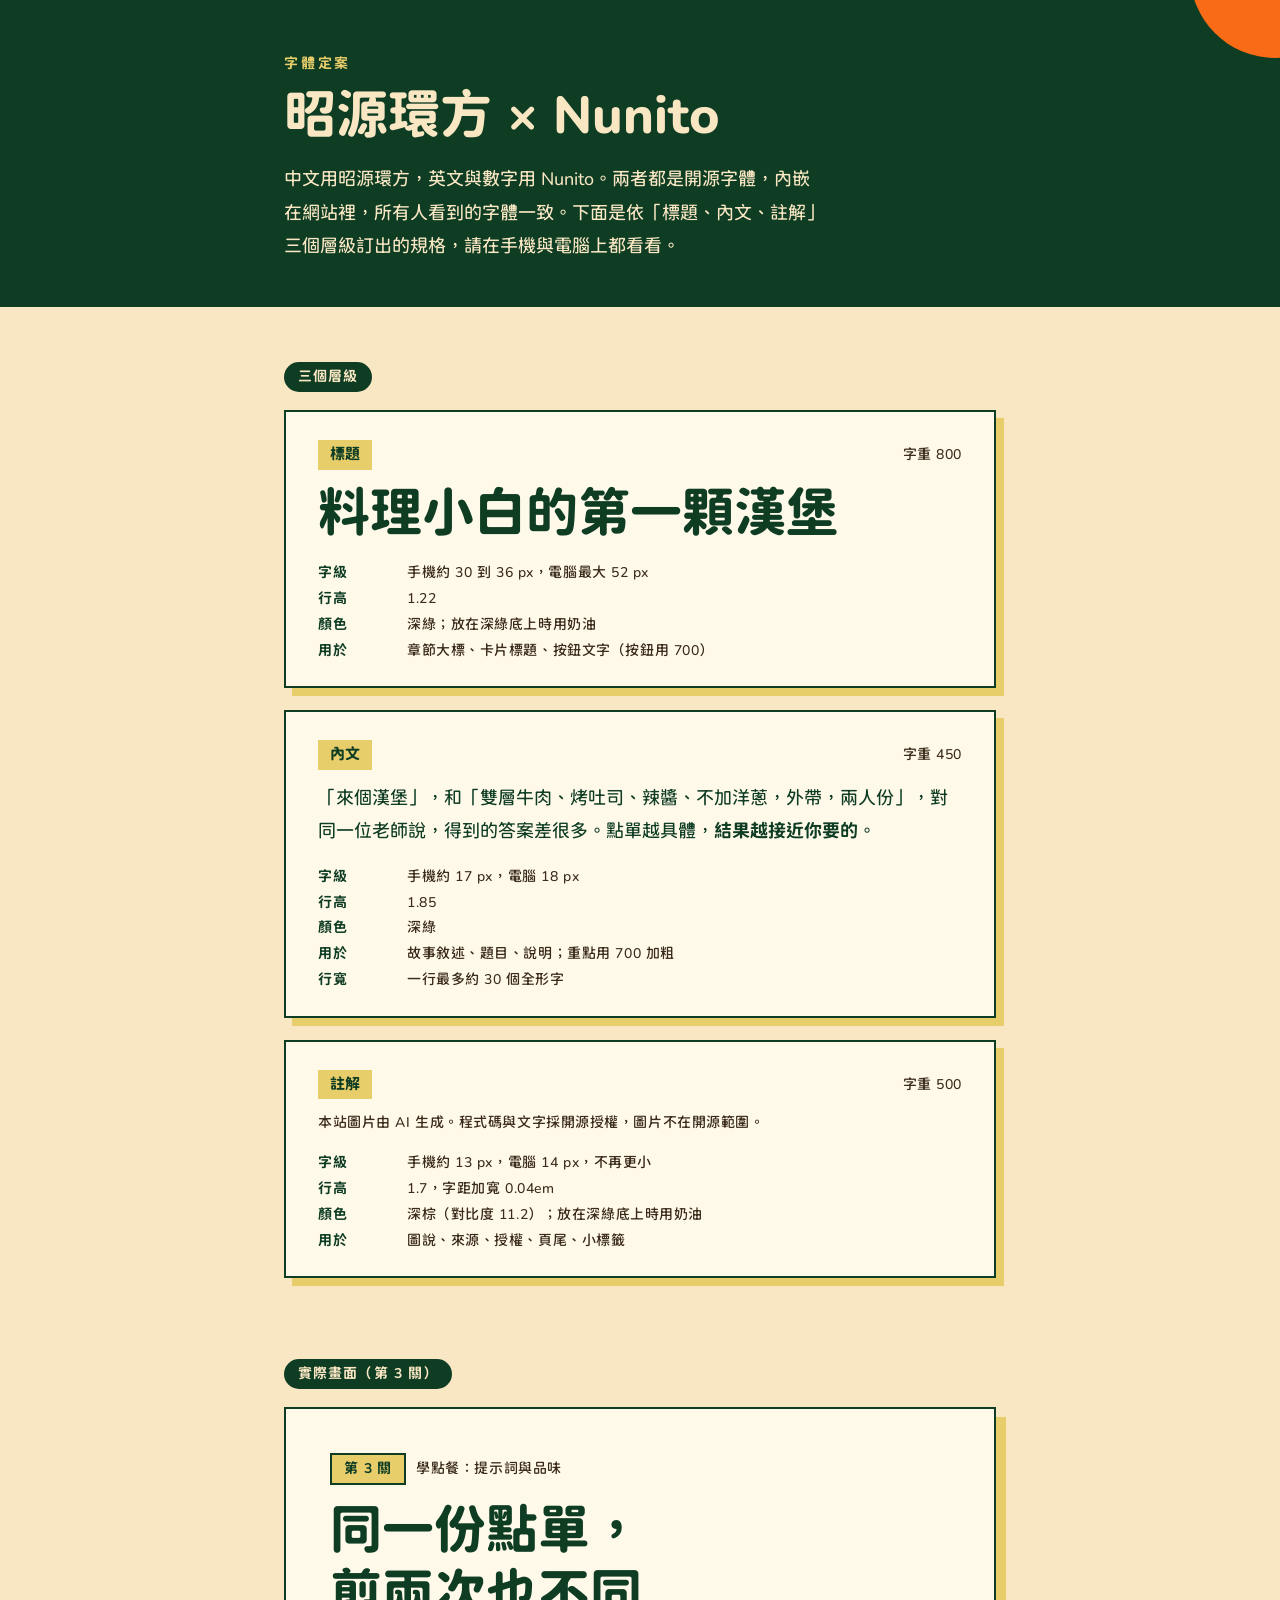
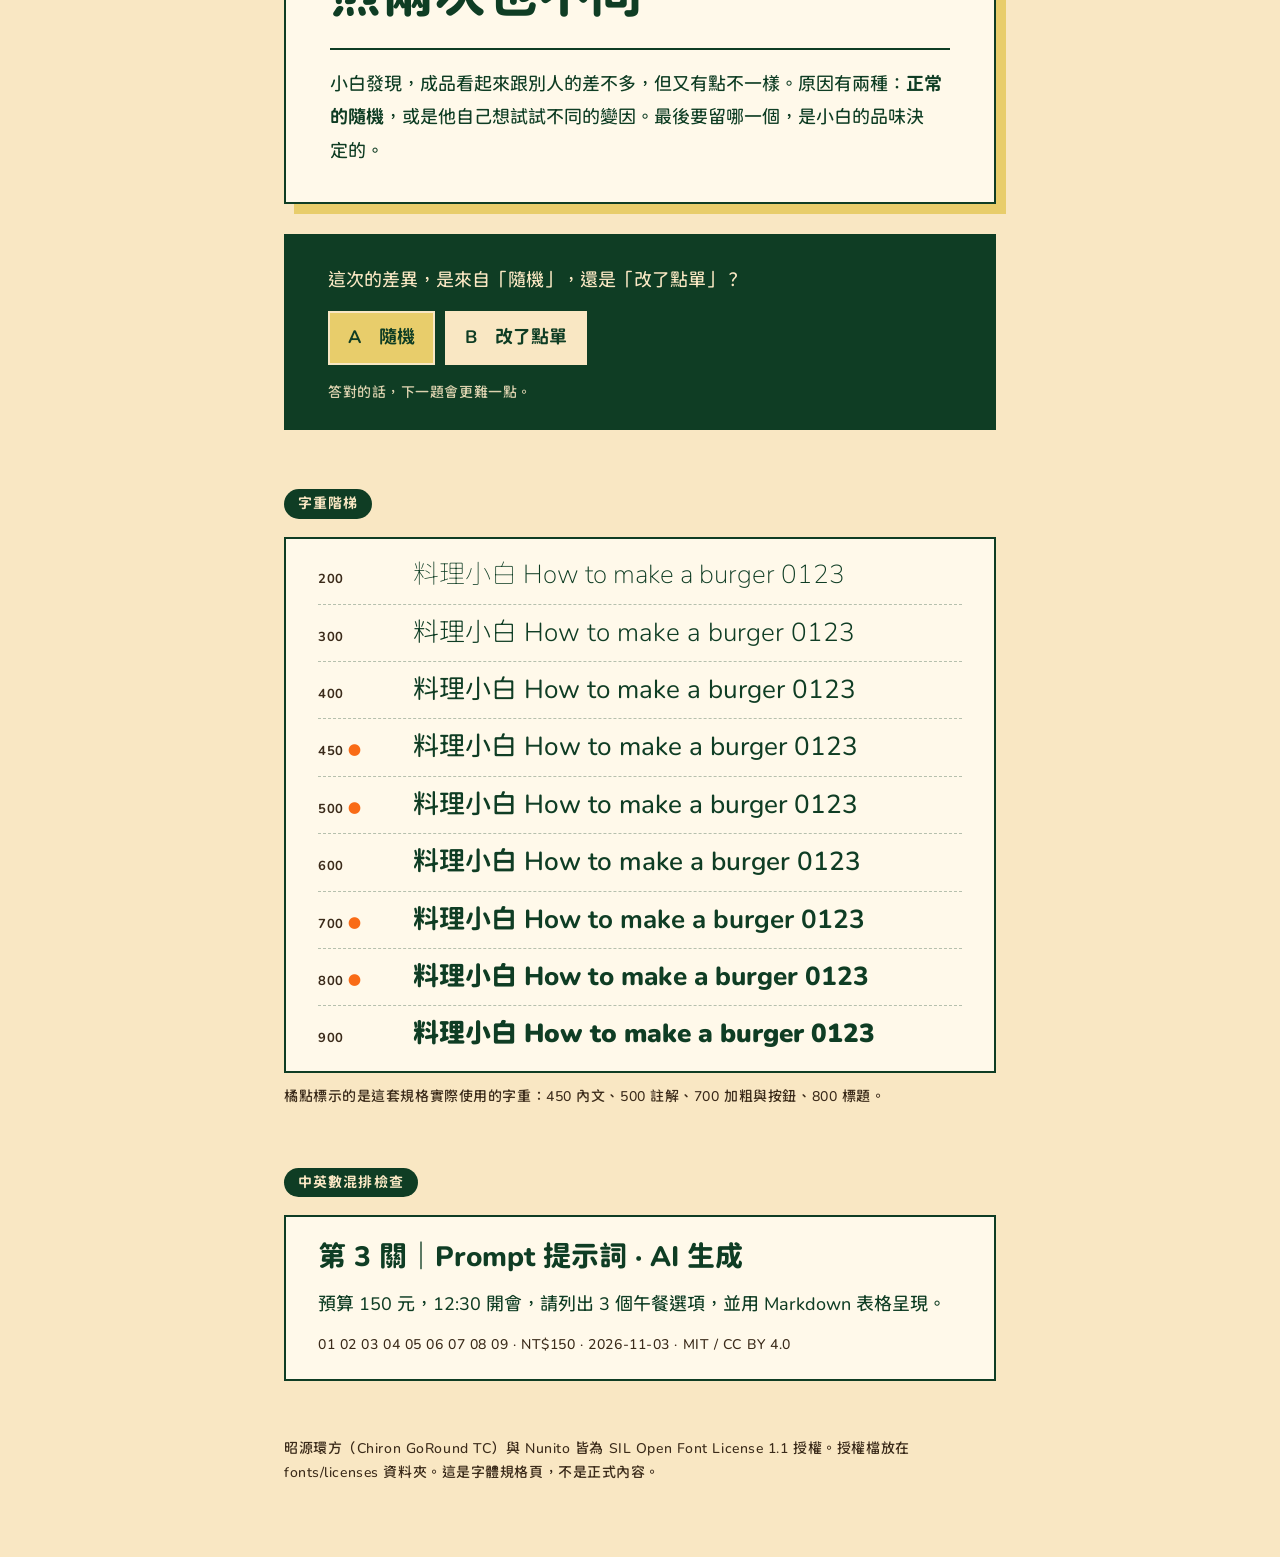
==== commit 4e785f73: "Replace specimen with final type spec: Chiron GoRound TC + Nunito, three levels Co-Authored-By: Clau" ====
--- a/specimen/index.html
+++ b/specimen/index.html
@@ -4,7 +4,7 @@
 <meta charset="UTF-8">
 <meta name="viewport" content="width=device-width, initial-scale=1">
 <meta name="robots" content="noindex">
-<title>字體試排｜How to make a burger</title>
+<title>字體定案｜How to make a burger</title>
 <link rel="stylesheet" href="fonts/fonts.css">
 <style>
   :root {
@@ -13,98 +13,93 @@
     --cream: #F9E7C3;
     --yellow: #E8CD6B;
     --brown: #3B2B1A;
-    --ui: 'Noto Sans TC', 'PingFang TC', 'Microsoft JhengHei', sans-serif;
+    --paper: #FFF9EA;
+
+    --font: 'Nunito', 'Chiron GoRound TC', 'PingFang TC', 'Microsoft JhengHei', sans-serif;
+
+    /* 三個層級：標題、內文、註解 */
+    --title-w: 800;
+    --title-size: clamp(30px, 8.4vw, 52px);
+    --title-sm: clamp(22px, 5.8vw, 28px);
+    --title-lh: 1.22;
+
+    --body-w: 450;
+    --body-size: clamp(16.5px, 4.4vw, 18px);
+    --body-lh: 1.85;
+
+    --note-w: 500;
+    --note-size: clamp(13px, 3.5vw, 14px);
+    --note-lh: 1.7;
+    --note-ls: .04em;
   }
   * { box-sizing: border-box; }
   html { -webkit-text-size-adjust: 100%; }
   body {
     margin: 0; background: var(--cream); color: var(--green);
-    font-family: var(--ui); font-weight: 400; line-height: 1.7;
+    font-family: var(--font); font-weight: var(--body-w); font-size: var(--body-size); line-height: var(--body-lh);
   }
   .wrap { max-width: 760px; margin: 0 auto; padding: 0 24px; }
 
+  /* 三個層級的樣式 */
+  .t-title { font-weight: var(--title-w); font-size: var(--title-size); line-height: var(--title-lh); margin: 0; text-wrap: balance; }
+  .t-title-sm { font-weight: var(--title-w); font-size: var(--title-sm); line-height: 1.3; margin: 0; text-wrap: balance; }
+  .t-body { font-weight: var(--body-w); font-size: var(--body-size); line-height: var(--body-lh); margin: 0; text-wrap: pretty; }
+  .t-body strong { font-weight: 700; }
+  .t-note { font-weight: var(--note-w); font-size: var(--note-size); line-height: var(--note-lh); letter-spacing: var(--note-ls); margin: 0; color: var(--brown); }
+  .nb { display: inline-block; }
+
   /* 頁首 */
-  .top { background: var(--green); color: var(--cream); padding: 48px 0 40px; position: relative; overflow: hidden; }
+  .top { background: var(--green); color: var(--cream); padding: 52px 0 44px; position: relative; overflow: hidden; }
   .top::after {
-    content: ""; position: absolute; right: -70px; top: -70px; width: 190px; height: 190px;
+    content: ""; position: absolute; right: -80px; top: -112px; width: 170px; height: 170px;
     border-radius: 50%; background: var(--orange);
   }
   .top .wrap { position: relative; z-index: 1; }
-  .kicker { margin: 0 0 8px; font-weight: 700; letter-spacing: .2em; color: var(--yellow); font-size: 14px; }
-  .top h1 { margin: 0 0 16px; font-weight: 700; font-size: 40px; line-height: 1.2; }
-  .top p { margin: 0; max-width: 30em; font-size: 16px; }
-
-  /* 每組配對 */
-  .pair { padding: 48px 0 8px; }
-  .tag { display: flex; align-items: baseline; gap: 14px; margin-bottom: 20px; }
-  .tag .no {
-    font-family: var(--ui); font-weight: 700; font-size: 14px; letter-spacing: .08em;
-    background: var(--green); color: var(--cream); padding: 2px 12px; border-radius: 999px;
-  }
-  .tag .name { font-family: var(--ui); font-weight: 700; font-size: 18px; }
-
-  .sheet {
-    background: #fff9ea; border: 2px solid var(--green); padding: 32px 26px 28px;
-    box-shadow: 10px 10px 0 var(--yellow);
-  }
-  .latin { margin: 0 0 6px; font-size: 22px; line-height: 1.2; color: var(--orange); }
-  .zh-title { margin: 0; font-size: 36px; line-height: 1.25; text-wrap: balance; }
-  .nb { display: inline-block; }
-  .body, .sub { text-wrap: pretty; }
-  .sub { margin: 12px 0 0; font-size: 17px; }
-  .rule { border: 0; border-top: 2px solid var(--green); margin: 24px 0 20px; }
-  .chapter { margin: 0 0 10px; font-size: 17px; display: flex; flex-wrap: wrap; align-items: center; gap: 10px; }
-  .chip { background: var(--orange); color: var(--green); font-weight: 700; font-size: 14px; padding: 1px 12px; }
-  .body { margin: 0; font-size: 17px; line-height: 1.85; }
-
-  .panel { background: var(--green); color: var(--cream); margin-top: 36px; padding: 26px 26px 22px; }
-  .panel .q { margin: 0 0 14px; font-size: 17px; }
+  .top .t-note { color: var(--yellow); font-weight: 700; letter-spacing: .2em; margin-bottom: 8px; }
+  .top .t-title { margin-bottom: 16px; }
+  .top .t-body { max-width: 30em; }
+
+  section.blk { padding: 52px 0 4px; }
+  .label { display: inline-block; background: var(--green); color: var(--cream); font-weight: 700; font-size: var(--note-size); letter-spacing: .08em; padding: 2px 14px; border-radius: 999px; margin: 0 0 18px; }
+
+  /* 規格卡 */
+  .spec { background: var(--paper); border: 2px solid var(--green); padding: 24px 24px 22px; margin: 0 0 22px; box-shadow: 8px 8px 0 var(--yellow); }
+  .spec .row { display: flex; align-items: baseline; justify-content: space-between; gap: 12px; margin-bottom: 12px; }
+  .spec .lv { font-weight: 800; font-size: 15px; background: var(--yellow); padding: 1px 12px; }
+  .spec dl { display: grid; grid-template-columns: 5.5em 1fr; gap: 2px 12px; margin: 16px 0 0; font-size: var(--note-size); line-height: var(--note-lh); letter-spacing: var(--note-ls); font-weight: var(--note-w); color: var(--brown); }
+  .spec dt { font-weight: 700; color: var(--green); }
+  .spec dd { margin: 0; }
+
+  /* 實際畫面 */
+  .sheet { background: var(--paper); border: 2px solid var(--green); padding: 32px 26px 26px; box-shadow: 10px 10px 0 var(--yellow); }
+  .chapter { display: flex; flex-wrap: wrap; align-items: center; gap: 10px; margin: 0 0 14px; }
+  .chip { background: var(--yellow); color: var(--green); font-weight: 700; font-size: var(--note-size); letter-spacing: .06em; padding: 1px 12px; border: 2px solid var(--green); }
+  .rule { border: 0; border-top: 2px solid var(--green); margin: 22px 0 18px; }
+  .panel { background: var(--green); color: var(--cream); margin-top: 30px; padding: 24px 24px 20px; }
+  .panel .t-body { margin-bottom: 14px; }
   .opts { display: flex; flex-wrap: wrap; gap: 10px; }
-  .opts button {
-    font: inherit; font-size: 16px; color: var(--green); background: var(--yellow);
-    border: 2px solid var(--cream); padding: 8px 18px; cursor: pointer;
-  }
-  .opts button.go { background: var(--orange); }
-  .nums { margin: 20px 0 0; font-size: 28px; letter-spacing: .12em; color: var(--yellow); }
-  .small { margin: 14px 0 0; font-size: 13px; opacity: .85; }
-
-  .spec { margin: 22px 0 0; font-family: var(--ui); font-size: 13px; line-height: 1.7; color: var(--brown); }
-  .spec b { font-weight: 700; }
-
-  .foot { padding: 56px 0 72px; font-size: 14px; color: var(--brown); }
-
-  /* 五組字體 */
-  .p1 .latin { font-family: 'Fraunces', serif; font-weight: 900; }
-  .p1 .zh-title, .p1 .opts button { font-family: 'Noto Serif TC', serif; font-weight: 900; }
-  .p1 .nums { font-family: 'Fraunces', serif; font-weight: 900; }
-  .p1 .sub, .p1 .body, .p1 .chapter, .p1 .q, .p1 .small { font-family: 'Noto Sans TC', var(--ui); font-weight: 400; }
-  .p1 .chip { font-family: 'Noto Sans TC', var(--ui); font-weight: 700; }
-
-  .p2 .latin, .p2 .nums { font-family: 'Bricolage Grotesque', sans-serif; font-weight: 800; }
-  .p2 .zh-title, .p2 .opts button { font-family: 'Huninn', var(--ui); font-weight: 400; }
-  .p2 .sub, .p2 .body, .p2 .chapter, .p2 .q, .p2 .small { font-family: 'Noto Sans TC', var(--ui); font-weight: 400; }
-  .p2 .chip { font-family: 'Huninn', var(--ui); font-weight: 400; }
-
-  .p3 .latin, .p3 .nums { font-family: 'Bricolage Grotesque', sans-serif; font-weight: 800; }
-  .p3 .zh-title, .p3 .opts button, .p3 .chip { font-family: 'Noto Sans TC', var(--ui); font-weight: 900; }
-  .p3 .sub, .p3 .body, .p3 .chapter, .p3 .q, .p3 .small { font-family: 'Noto Sans TC', var(--ui); font-weight: 400; }
-
-  .p4 .latin, .p4 .nums, .p4 .zh-title, .p4 .opts button, .p4 .chip { font-family: 'LXGW WenKai TC', serif; font-weight: 700; }
-  .p4 .sub, .p4 .body, .p4 .chapter, .p4 .q, .p4 .small { font-family: 'LXGW WenKai TC', serif; font-weight: 400; }
-  .p4 .zh-title { font-size: 38px; }
-
-  .p5 .latin, .p5 .nums { font-family: 'Bricolage Grotesque', sans-serif; font-weight: 800; }
-  .p5 .zh-title, .p5 .opts button, .p5 .chip { font-family: 'Iansui', var(--ui); font-weight: 400; }
-  .p5 .sub, .p5 .body, .p5 .chapter, .p5 .q, .p5 .small { font-family: 'Noto Sans TC', var(--ui); font-weight: 400; }
-  .p5 .zh-title { font-size: 40px; }
+  .opts button { font: inherit; font-weight: 700; font-size: var(--body-size); color: var(--green); background: var(--yellow); border: 2px solid var(--cream); padding: 8px 18px; cursor: pointer; }
+  .opts button.alt { background: var(--cream); }
+  .panel .t-note { color: var(--cream); opacity: .88; margin-top: 16px; }
+
+  /* 字重階梯 */
+  .ladder { background: var(--paper); border: 2px solid var(--green); padding: 8px 24px; }
+  .ladder .w { display: grid; grid-template-columns: 3.2em 1fr; align-items: baseline; gap: 12px; padding: 10px 0; border-bottom: 1px dashed rgba(15,61,36,.3); font-size: clamp(20px, 5.4vw, 26px); line-height: 1.4; }
+  .ladder .w:last-child { border-bottom: 0; }
+  .ladder .n { font-size: 13px; letter-spacing: .04em; color: var(--brown); font-weight: 700; }
+  .ladder .used .n::after { content: " ●"; color: var(--orange); }
+
+  /* 混排檢查 */
+  .mix { background: var(--paper); border: 2px solid var(--green); padding: 22px 24px; }
+  .mix p + p { margin-top: 12px; }
+
+  .foot { padding: 52px 0 72px; }
 
   @media (min-width: 720px) {
-    .top h1 { font-size: 56px; }
-    .zh-title { font-size: 48px; }
-    .p4 .zh-title { font-size: 50px; }
-    .p5 .zh-title { font-size: 52px; }
-    .sheet { padding: 44px 44px 36px; }
-    .panel { padding: 32px 44px 28px; }
+    .spec { padding: 28px 32px 24px; }
+    .sheet { padding: 44px 44px 34px; }
+    .panel { padding: 30px 44px 26px; }
+    .ladder, .mix { padding-left: 32px; padding-right: 32px; }
   }
 </style>
 </head>
@@ -112,113 +107,98 @@
 
 <header class="top">
   <div class="wrap">
-    <p class="kicker">字體試排</p>
-    <h1>請選一組</h1>
-    <p>下面五組都用站上的真實文案與色票。每組字體都是開源授權，會內嵌在網站裡，所有人看到的都一樣。請在手機與電腦上都看看，選好後回覆 P1 到 P5。</p>
+    <p class="t-note">字體定案</p>
+    <h1 class="t-title">昭源環方 × Nunito</h1>
+    <p class="t-body">中文用昭源環方，英文與數字用 Nunito。兩者都是開源字體，內嵌在網站裡，所有人看到的字體一致。下面是依「標題、內文、註解」三個層級訂出的規格，請在手機與電腦上都看看。</p>
   </div>
 </header>
 
 <main class="wrap">
 
-  <section class="pair p1" id="p1">
-    <div class="tag"><span class="no">P1</span><span class="name">編輯印刷感</span></div>
+  <section class="blk">
+    <p class="label">三個層級</p>
+
+    <div class="spec">
+      <div class="row"><span class="lv">標題</span><span class="t-note">字重 800</span></div>
+      <h2 class="t-title"><span class="nb">料理小白的</span><span class="nb">第一顆漢堡</span></h2>
+      <dl>
+        <dt>字級</dt><dd>手機約 30 到 36 px，電腦最大 52 px</dd>
+        <dt>行高</dt><dd>1.22</dd>
+        <dt>顏色</dt><dd>深綠；放在深綠底上時用奶油</dd>
+        <dt>用於</dt><dd>章節大標、卡片標題、按鈕文字（按鈕用 700）</dd>
+      </dl>
+    </div>
+
+    <div class="spec">
+      <div class="row"><span class="lv">內文</span><span class="t-note">字重 450</span></div>
+      <p class="t-body">「來個漢堡」，和「雙層牛肉、烤吐司、辣醬、不加洋蔥，外帶，兩人份」，對同一位老師說，得到的答案差很多。點單越具體，<strong>結果越接近你要的</strong>。</p>
+      <dl>
+        <dt>字級</dt><dd>手機約 17 px，電腦 18 px</dd>
+        <dt>行高</dt><dd>1.85</dd>
+        <dt>顏色</dt><dd>深綠</dd>
+        <dt>用於</dt><dd>故事敘述、題目、說明；重點用 700 加粗</dd>
+        <dt>行寬</dt><dd>一行最多約 30 個全形字</dd>
+      </dl>
+    </div>
+
+    <div class="spec">
+      <div class="row"><span class="lv">註解</span><span class="t-note">字重 500</span></div>
+      <p class="t-note">本站圖片由 AI 生成。程式碼與文字採開源授權，圖片不在開源範圍。</p>
+      <dl>
+        <dt>字級</dt><dd>手機約 13 px，電腦 14 px，不再更小</dd>
+        <dt>行高</dt><dd>1.7，字距加寬 0.04em</dd>
+        <dt>顏色</dt><dd>深棕（對比度 11.2）；放在深綠底上時用奶油</dd>
+        <dt>用於</dt><dd>圖說、來源、授權、頁尾、小標籤</dd>
+      </dl>
+    </div>
+  </section>
+
+  <section class="blk">
+    <p class="label">實際畫面（第 3 關）</p>
     <div class="sheet">
-      <p class="latin">How to make a burger</p>
-      <h2 class="zh-title"><span class="nb">料理小白的</span><span class="nb">第一顆漢堡</span></h2>
-      <p class="sub">從完全不會煮菜，到做出自己的招牌漢堡套餐</p>
+      <p class="chapter"><span class="chip">第 3 關</span><span class="t-note">學點餐：提示詞與品味</span></p>
+      <h2 class="t-title"><span class="nb">同一份點單，</span><span class="nb">煎兩次也不同</span></h2>
       <hr class="rule">
-      <p class="chapter"><span class="chip">第 3 關</span>學點餐：提示詞與品味</p>
-      <p class="body">「來個漢堡」，和「雙層牛肉、烤吐司、辣醬、不加洋蔥，外帶，兩人份」，對同一位老師說，得到的答案差很多。點單越具體，結果越接近你要的。</p>
+      <p class="t-body">小白發現，成品看起來跟別人的差不多，但又有點不一樣。原因有兩種：<strong>正常的隨機</strong>，或是他自己想試試不同的變因。最後要留哪一個，是小白的品味決定的。</p>
     </div>
     <div class="panel">
-      <p class="q">老師是在「翻資料庫」，還是「憑經驗接話」？</p>
-      <div class="opts"><button type="button">A　翻資料庫</button><button type="button" class="go">B　憑經驗接話</button></div>
-      <p class="nums">01 02 03 04 05 06 07 08 09</p>
-      <p class="small">本站圖片由 AI 生成</p>
-    </div>
-    <p class="spec"><b>標題</b> Noto Serif TC 900　<b>內文</b> Noto Sans TC 400　<b>英文與數字</b> Fraunces 900</p>
-  </section>
-
-  <section class="pair p2" id="p2">
-    <div class="tag"><span class="no">P2</span><span class="name">圓潤親切</span></div>
-    <div class="sheet">
-      <p class="latin">How to make a burger</p>
-      <h2 class="zh-title"><span class="nb">料理小白的</span><span class="nb">第一顆漢堡</span></h2>
-      <p class="sub">從完全不會煮菜，到做出自己的招牌漢堡套餐</p>
-      <hr class="rule">
-      <p class="chapter"><span class="chip">第 3 關</span>學點餐：提示詞與品味</p>
-      <p class="body">「來個漢堡」，和「雙層牛肉、烤吐司、辣醬、不加洋蔥，外帶，兩人份」，對同一位老師說，得到的答案差很多。點單越具體，結果越接近你要的。</p>
-    </div>
-    <div class="panel">
-      <p class="q">老師是在「翻資料庫」，還是「憑經驗接話」？</p>
-      <div class="opts"><button type="button">A　翻資料庫</button><button type="button" class="go">B　憑經驗接話</button></div>
-      <p class="nums">01 02 03 04 05 06 07 08 09</p>
-      <p class="small">本站圖片由 AI 生成</p>
-    </div>
-    <p class="spec"><b>標題</b> jf open 粉圓（Huninn）　<b>內文</b> Noto Sans TC 400　<b>英文與數字</b> Bricolage Grotesque 800</p>
-  </section>
-
-  <section class="pair p3" id="p3">
-    <div class="tag"><span class="no">P3</span><span class="name">粗黑海報感</span></div>
-    <div class="sheet">
-      <p class="latin">How to make a burger</p>
-      <h2 class="zh-title"><span class="nb">料理小白的</span><span class="nb">第一顆漢堡</span></h2>
-      <p class="sub">從完全不會煮菜，到做出自己的招牌漢堡套餐</p>
-      <hr class="rule">
-      <p class="chapter"><span class="chip">第 3 關</span>學點餐：提示詞與品味</p>
-      <p class="body">「來個漢堡」，和「雙層牛肉、烤吐司、辣醬、不加洋蔥，外帶，兩人份」，對同一位老師說，得到的答案差很多。點單越具體，結果越接近你要的。</p>
-    </div>
-    <div class="panel">
-      <p class="q">老師是在「翻資料庫」，還是「憑經驗接話」？</p>
-      <div class="opts"><button type="button">A　翻資料庫</button><button type="button" class="go">B　憑經驗接話</button></div>
-      <p class="nums">01 02 03 04 05 06 07 08 09</p>
-      <p class="small">本站圖片由 AI 生成</p>
-    </div>
-    <p class="spec"><b>標題</b> Noto Sans TC 900　<b>內文</b> Noto Sans TC 400　<b>英文與數字</b> Bricolage Grotesque 800</p>
-  </section>
-
-  <section class="pair p4" id="p4">
-    <div class="tag"><span class="no">P4</span><span class="name">手寫繪本感</span></div>
-    <div class="sheet">
-      <p class="latin">How to make a burger</p>
-      <h2 class="zh-title"><span class="nb">料理小白的</span><span class="nb">第一顆漢堡</span></h2>
-      <p class="sub">從完全不會煮菜，到做出自己的招牌漢堡套餐</p>
-      <hr class="rule">
-      <p class="chapter"><span class="chip">第 3 關</span>學點餐：提示詞與品味</p>
-      <p class="body">「來個漢堡」，和「雙層牛肉、烤吐司、辣醬、不加洋蔥，外帶，兩人份」，對同一位老師說，得到的答案差很多。點單越具體，結果越接近你要的。</p>
-    </div>
-    <div class="panel">
-      <p class="q">老師是在「翻資料庫」，還是「憑經驗接話」？</p>
-      <div class="opts"><button type="button">A　翻資料庫</button><button type="button" class="go">B　憑經驗接話</button></div>
-      <p class="nums">01 02 03 04 05 06 07 08 09</p>
-      <p class="small">本站圖片由 AI 生成</p>
-    </div>
-    <p class="spec"><b>全部</b> LXGW WenKai TC（霞鶩文楷，標題 700、內文 400）</p>
-  </section>
-
-  <section class="pair p5" id="p5">
-    <div class="tag"><span class="no">P5</span><span class="name">手寫圓潤</span></div>
-    <div class="sheet">
-      <p class="latin">How to make a burger</p>
-      <h2 class="zh-title"><span class="nb">料理小白的</span><span class="nb">第一顆漢堡</span></h2>
-      <p class="sub">從完全不會煮菜，到做出自己的招牌漢堡套餐</p>
-      <hr class="rule">
-      <p class="chapter"><span class="chip">第 3 關</span>學點餐：提示詞與品味</p>
-      <p class="body">「來個漢堡」，和「雙層牛肉、烤吐司、辣醬、不加洋蔥，外帶，兩人份」，對同一位老師說，得到的答案差很多。點單越具體，結果越接近你要的。</p>
-    </div>
-    <div class="panel">
-      <p class="q">老師是在「翻資料庫」，還是「憑經驗接話」？</p>
-      <div class="opts"><button type="button">A　翻資料庫</button><button type="button" class="go">B　憑經驗接話</button></div>
-      <p class="nums">01 02 03 04 05 06 07 08 09</p>
-      <p class="small">本站圖片由 AI 生成</p>
-    </div>
-    <p class="spec"><b>標題</b> 芫荽（Iansui）　<b>內文</b> Noto Sans TC 400　<b>英文與數字</b> Bricolage Grotesque 800</p>
+      <p class="t-body">這次的差異，是來自「隨機」，還是「改了點單」？</p>
+      <div class="opts"><button type="button">A　隨機</button><button type="button" class="alt">B　改了點單</button></div>
+      <p class="t-note">答對的話，下一題會更難一點。</p>
+    </div>
+  </section>
+
+  <section class="blk">
+    <p class="label">字重階梯</p>
+    <div class="ladder">
+      <div class="w" style="font-weight:200"><span class="n">200</span><span>料理小白 How to make a burger 0123</span></div>
+      <div class="w" style="font-weight:300"><span class="n">300</span><span>料理小白 How to make a burger 0123</span></div>
+      <div class="w" style="font-weight:400"><span class="n">400</span><span>料理小白 How to make a burger 0123</span></div>
+      <div class="w used" style="font-weight:450"><span class="n">450</span><span>料理小白 How to make a burger 0123</span></div>
+      <div class="w used" style="font-weight:500"><span class="n">500</span><span>料理小白 How to make a burger 0123</span></div>
+      <div class="w" style="font-weight:600"><span class="n">600</span><span>料理小白 How to make a burger 0123</span></div>
+      <div class="w used" style="font-weight:700"><span class="n">700</span><span>料理小白 How to make a burger 0123</span></div>
+      <div class="w used" style="font-weight:800"><span class="n">800</span><span>料理小白 How to make a burger 0123</span></div>
+      <div class="w" style="font-weight:900"><span class="n">900</span><span>料理小白 How to make a burger 0123</span></div>
+    </div>
+    <p class="t-note" style="margin-top:12px">橘點標示的是這套規格實際使用的字重：450 內文、500 註解、700 加粗與按鈕、800 標題。</p>
+  </section>
+
+  <section class="blk">
+    <p class="label">中英數混排檢查</p>
+    <div class="mix">
+      <p class="t-title-sm">第 3 關｜Prompt 提示詞 · AI 生成</p>
+      <p class="t-body">預算 150 元，12:30 開會，請列出 3 個午餐選項，並用 Markdown 表格呈現。</p>
+      <p class="t-note">01 02 03 04 05 06 07 08 09 · NT$150 · 2026-11-03 · MIT / CC BY 4.0</p>
+    </div>
   </section>
 
 </main>
 
 <footer class="foot">
-  <div class="wrap">這是字體試排頁，不是正式內容。所有字體均為 SIL Open Font License 授權，授權檔放在 fonts/licenses 資料夾。</div>
+  <div class="wrap">
+    <p class="t-note">昭源環方（Chiron GoRound TC）與 Nunito 皆為 SIL Open Font License 1.1 授權。授權檔放在 fonts/licenses 資料夾。這是字體規格頁，不是正式內容。</p>
+  </div>
 </footer>
 
 </body>
--- a/specimen/fonts/fonts.css
+++ b/specimen/fonts/fonts.css
@@ -1,1241 +1,154 @@
-/* 由 build_subset.py 產生：只含頁面實際用到的字體切片，皆為 SIL OFL 1.1 授權 */
+/* 由 build_subset2.py 產生：只含頁面實際用到的字體切片（可變字重），皆為 SIL OFL 1.1 授權 */
 
 @font-face {
-  font-family: 'Noto Sans TC';
+  font-family: 'Nunito';
   font-style: normal;
-  font-weight: 400;
+  font-weight: 200 1000;
   font-display: swap;
-  src: url(files/noto-sans-tc-24-400-normal.woff2) format('woff2');
-  unicode-range: U+9d77,U+9d7a,U+9d7e,U+9d87,U+9d89,U+9d8f,U+9d91-9d93,U+9d96,U+9d98,U+9d9a,U+9da1-9da2,U+9da5,U+9da9,U+9dab-9dac,U+9db1-9db2,U+9db5,U+9db9-9dbc,U+9dbf-9dc2,U+9dc4,U+9dc7-9dc9,U+9dd3,U+9dd6,U+9dd9-9dda,U+9dde-9ddf,U+9de2,U+9de5-9de6,U+9de8,U+9def-9df0,U+9df2-9df4,U+9df8,U+9dfa,U+9dfd,U+9dff,U+9e02,U+9e07,U+9e0a,U+9e11,U+9e15,U+9e18,U+9e1a-9e1b,U+9e1d-9e1e,U+9e20-9e23,U+9e25-9e26,U+9e2d,U+9e2f,U+9e33,U+9e35,U+9e3d-9e3f,U+9e42-9e43,U+9e45,U+9e48-9e4a,U+9e4c,U+9e4f,U+9e51,U+9e55,U+9e64,U+9e66,U+9e6b,U+9e6d-9e6e,U+9e70,U+9e73,U+9e75,U+9e78,U+9e80-9e83,U+9e87-9e88,U+9e8b-9e8c,U+9e90-9e91,U+9e93,U+9e96,U+9e9d,U+9ea1,U+9ea4,U+9ea6,U+9ea9-9eab,U+9ead,U+9eaf,U+9eb4,U+9eb7-9eba,U+9ebe-9ebf,U+9ecc-9ecd,U+9ed0,U+9ed2,U+9ed4,U+9ed9-9eda,U+9edc-9edd,U+9edf-9ee0,U+9ee2;
+  src: url(files/nunito-latin-wght-normal.woff2) format('woff2-variations');
+  unicode-range: U+0000-00FF,U+0131,U+0152-0153,U+02BB-02BC,U+02C6,U+02DA,U+02DC,U+0304,U+0308,U+0329,U+2000-206F,U+20AC,U+2122,U+2191,U+2193,U+2212,U+2215,U+FEFF,U+FFFD;
 }
 
 @font-face {
-  font-family: 'Noto Sans TC';
+  font-family: 'Chiron GoRound TC';
   font-style: normal;
-  font-weight: 400;
+  font-weight: 200 900;
   font-display: swap;
-  src: url(files/noto-sans-tc-45-400-normal.woff2) format('woff2');
-  unicode-range: U+827d,U+827f,U+8283-8284,U+8288-828a,U+828d-8291,U+8293-8294,U+8298,U+829a-829c,U+829e-82a4,U+82a6-82ab,U+82ae,U+82b0,U+82b4,U+82b6,U+82ba-82bc,U+82be,U+82c1,U+82c4-82c5,U+82c7,U+82cb,U+82cd,U+82cf-82d0,U+82d2,U+82d5-82d6,U+82d9,U+82db-82dc,U+82de-82e1,U+82e3-82e4,U+82e7,U+82ea-82eb,U+82ef-82f0,U+82f3-82f4,U+82f6-82f7,U+82f9-82fc,U+82fe-8301,U+8306-8308,U+830b-830e,U+8316,U+8318,U+831a-831b,U+831d-831e,U+8327,U+832a,U+832c-832d,U+832f,U+8331,U+8333-8334,U+8337,U+833a-833c,U+833f-8340,U+8342,U+8344-8347,U+834b-834c,U+834f,U+8351,U+8356-8358,U+835a,U+835e-8361,U+8363-8364,U+8367-8368,U+836b,U+836f,U+8373,U+8375,U+8378,U+837a-837f;
-}
-
-@font-face {
-  font-family: 'Noto Sans TC';
-  font-style: normal;
-  font-weight: 400;
-  font-display: swap;
-  src: url(files/noto-sans-tc-106-400-normal.woff2) format('woff2');
-  unicode-range: U+2cb,U+5d1,U+5d9,U+5e2,U+5e8,U+5ea,U+633,U+e32,U+2252,U+2267,U+2573,U+25b3,U+25c4,U+2713,U+2715,U+30e2,U+4e28,U+4e3c,U+4e4d,U+4e70,U+4f88,U+4fef,U+5018,U+501a,U+5026,U+5137,U+513f,U+51f3,U+524b,U+5254,U+52d8,U+5308,U+5384,U+53cc,U+5443,U+5466,U+54a7-54a8,U+54bd,U+54c9,U+54cb,U+555e,U+556a,U+5580,U+560e,U+5614,U+561f,U+562f,U+566c,U+5679,U+56bc,U+56cd,U+56e7,U+56ed,U+572d,U+57d7,U+582f,U+589f,U+5b09,U+5ba5,U+5c51,U+5c90,U+5cef,U+5d16,U+5d84,U+5dd4,U+5e08,U+5e26,U+5f0a,U+5f20,U+606c,U+61c7,U+620f,U+625b,U+62a4,U+62d0,U+62f1,U+63a0,U+63c6,U+63f9,U+6413,U+6417,U+6483,U+64f7,U+650f,U+65a7,U+665f,U+66ae,U+66d6,U+66e0,U+6746,U+6756,U+67d1,U+6837,U+68d7,U+68e0,U+68f5,U+6977,U+6995,U+69a8,U+69b4,U+69d3,U+6a3d,U+6abb,U+6bb7,U+6bd3,U+6c47,U+6cc4,U+6cd3,U+6dae,U+6e26,U+6e29,U+6e5b,U+6eaf,U+6eba,U+7028,U+70b3,U+711a,U+733f,U+73c0,U+73ee,U+7444,U+745a,U+7487,U+7540,U+75a4,U+7729,U+779e,U+798e,U+79cd,U+79e9,U+7a3d,U+7a4c,U+7a9f,U+7ac4,U+7aff,U+7b77,U+7c27,U+7ca7,U+7cd9,U+7d76,U+7e43,U+7ea6,U+7ed9,U+7ff1,U+808b,U+809b,U+80fa,U+827a,U+8309,U+8328,U+832b,U+8396,U+83e0,U+840e,U+8425,U+852d,U+853b,U+8588,U+85e9,U+86b5,U+8718,U+87ec,U+8910,U+893b,U+89c1-89c2,U+8b3e,U+8baf,U+8bc1,U+8bcd,U+8bdd,U+8c41,U+8c48,U+8d2d,U+8d5e,U+8fbe,U+9015,U+90a8,U+90b5,U+90e1,U+9169,U+9183,U+91d0,U+91dc,U+9293,U+92f8,U+9472,U+9598,U+95ed,U+95fb,U+9605,U+96c7,U+9739,U+9742,U+9761,U+99ad,U+9ae6,U+9b1a,U+9b44,U+9bc9,U+9d3f,U+9dd7,U+9e7c,U+9e92,U+fe5d-fe5e,U+ff22-ff24,U+ff2f-ff30,U+ff33;
-}
-
-@font-face {
-  font-family: 'Noto Sans TC';
-  font-style: normal;
-  font-weight: 400;
-  font-display: swap;
-  src: url(files/noto-sans-tc-107-400-normal.woff2) format('woff2');
+  src: url(files/chiron-goround-tc-107-wght-normal.woff2) format('woff2-variations');
   unicode-range: U+60,U+f7,U+161,U+2198,U+2571,U+258b,U+25b6,U+2661,U+3051,U+3109,U+4e11,U+4e1c,U+4e24,U+4e2b,U+4ef7,U+4f18,U+4f36,U+4fd0,U+5029-502a,U+5055,U+508d,U+50ad,U+50d5,U+50e7,U+50f1,U+50f5,U+51a5,U+51c8,U+51fb,U+5203,U+524e,U+5288,U+5323,U+53c2,U+5458,U+54b1,U+54b3,U+54b8,U+5582,U+55b2,U+55ba,U+55da,U+55dc,U+5662,U+5678,U+56c2,U+5742,U+57d5,U+5862,U+58e4,U+58f0,U+5907,U+590d,U+5934,U+5978,U+5984,U+5a25,U+5c06,U+5c62,U+5c91,U+5cfb,U+5d01,U+5d11,U+5d1b,U+5e87,U+5eff,U+5f27,U+5f3a,U+5f53,U+5f64,U+6001,U+6168,U+61a9,U+6233,U+62a5,U+62ce,U+62ed,U+638f,U+6399,U+63c0,U+646f,U+6590,U+6631,U+664f,U+6689,U+66dc,U+672f,U+67af,U+67ec,U+6807,U+6a44,U+6c14,U+6c40,U+6c70,U+6c76,U+6cb8,U+6ce3,U+6df3,U+6e20,U+6e43,U+6ebc,U+6eec,U+6f2c,U+6fb1,U+7009,U+7011,U+701a,U+7117,U+7184,U+72f9,U+7426,U+74bd,U+74cf,U+752b,U+7554,U+75b9,U+7621,U+7671-7672,U+7693,U+76ef,U+7737,U+77a7,U+77b3,U+77bb,U+77da,U+77e2,U+77e9,U+77ef,U+7801,U+7940,U+797f,U+79a7,U+79b1,U+79bd,U+7a6b,U+7ac5,U+7b1b,U+7dab,U+7db4,U+7db8,U+7dcb,U+7ddd,U+7de0,U+7e55,U+7e9c,U+7ed3,U+7ef4,U+803f,U+8046,U+8087,U+8116,U+81a8,U+8214,U+821c,U+82d4,U+8305,U+831c,U+8335,U+8339,U+8350,U+8354,U+8526,U+860a,U+86db,U+8713,U+873b,U+8822,U+8993,U+8a1f,U+8ab9,U+8ad7,U+8e72,U+8f4e,U+8f9c,U+8fd0,U+8fd8,U+8fe6,U+9042,U+907c,U+91ba,U+9452,U+9591,U+95e2,U+9631,U+9699,U+96b8,U+9709,U+978d,U+9811,U+9830,U+98ce,U+9945,U+99ed,U+9a8c,U+9ad3,U+9baa,U+9be8,U+9c77,U+9cf6,U+9d72,U+9e1f,U+9ec4,U+fe31,U+fe55,U+ff03,U+ff20,U+ff3b,U+ff3d,U+1f3fb,U+1f44d,U+1f60d;
 }
 
 @font-face {
-  font-family: 'Noto Sans TC';
+  font-family: 'Chiron GoRound TC';
   font-style: normal;
-  font-weight: 400;
+  font-weight: 200 900;
   font-display: swap;
-  src: url(files/noto-sans-tc-109-400-normal.woff2) format('woff2');
+  src: url(files/chiron-goround-tc-109-wght-normal.woff2) format('woff2-variations');
   unicode-range: U+e17,U+e22,U+2103,U+25a0,U+266a,U+3014-3015,U+4e1a,U+4e50,U+4f10,U+4f6c,U+4f70,U+4fcf,U+5006,U+50d1,U+5170,U+518c,U+51f0,U+51f6,U+51f9,U+5219,U+5256,U+525d,U+52c9,U+5349,U+5351,U+5356,U+5375,U+53db,U+53ee,U+53f7,U+5492,U+54fa,U+5538,U+55bb,U+55e8,U+5757,U+58be,U+5937,U+59dc,U+59e8,U+5a49,U+5a9a-5a9b,U+5ab3,U+5b9b,U+5b9e,U+5be8,U+5c37,U+5c4e,U+5d14,U+5d19,U+5d4c,U+5d50,U+5deb,U+5e84,U+5e94,U+5ec2,U+5f17,U+5f26,U+5f55,U+5f77,U+5f7f,U+5fbd,U+6052,U+6064-6065,U+608d,U+609a,U+6101,U+611a,U+614c,U+621a,U+6237,U+6284,U+6296,U+62e9,U+632a-632b,U+634f,U+6488,U+6500,U+652a,U+6556,U+65e0,U+65ec,U+6643,U+679a,U+6850,U+6893,U+6897,U+68b3,U+68d5,U+6930,U+6960,U+6a11,U+6a38,U+6a3a,U+6b22,U+6b67,U+6b6a,U+6c59,U+6c83,U+6ccc,U+6df5,U+6ef7,U+6f3e,U+6f80,U+70ed,U+7164,U+722a,U+7260,U+7272,U+73b0,U+74ca,U+74e3,U+7538,U+7586,U+75b5,U+7624,U+7661-7662,U+7838,U+786e,U+788c,U+7950,U+79a6,U+79aa,U+7a40,U+7a62,U+7bf7,U+7c3e,U+7c98,U+7ca5,U+7d21,U+7d2e,U+7dba,U+7dec,U+7e79,U+7ecf,U+7edf,U+7f79,U+8086,U+810a,U+8139,U+813e,U+817a,U+81b3,U+821f,U+8247,U+8259,U+8271,U+8431,U+846c,U+849c,U+84b2,U+84c4,U+8513-8514,U+8549,U+8755,U+8877,U+8881,U+88f9,U+8a1d,U+8a3c,U+8a6d-8a6e,U+8a93,U+8ae7,U+8af7,U+8b17,U+8b5a,U+8ba1,U+8bba,U+8cdc,U+8dea,U+8f6c,U+8f7d,U+8fc7,U+8fd9,U+902e,U+90ca,U+916a,U+916c,U+921e,U+9245,U+947c,U+9594,U+95a8,U+95ee,U+95f4,U+9706,U+971e,U+9756,U+980c,U+9891,U+98b1,U+98fc,U+9903,U+9957,U+99ae,U+99ff,U+9db4,U+e602-e605,U+e611,U+ff16-ff19;
 }
 
 @font-face {
-  font-family: 'Noto Sans TC';
+  font-family: 'Chiron GoRound TC';
   font-style: normal;
-  font-weight: 400;
+  font-weight: 200 900;
   font-display: swap;
-  src: url(files/noto-sans-tc-112-400-normal.woff2) format('woff2');
+  src: url(files/chiron-goround-tc-111-wght-normal.woff2) format('woff2-variations');
+  unicode-range: U+25ce,U+4e08,U+4e2a,U+4e56,U+4e9a,U+4ea8,U+4ead,U+4ec7,U+4f3a,U+4f51,U+4f62,U+4faf,U+507d,U+5098,U+50ac,U+5147,U+5173,U+5187,U+51f8,U+52a1,U+52a8,U+52f8,U+535c,U+53ed,U+541e,U+5435,U+5475,U+54a9,U+54c0,U+54c7,U+5589,U+5605,U+5690,U+5733,U+5782,U+57c3,U+5858,U+5893,U+589c,U+58e2,U+5974,U+599e,U+59a5,U+59ec,U+5b66,U+5b99,U+5b9d,U+5c2c,U+5c48,U+5c65,U+5cfd,U+5d0e,U+5dba,U+5de2,U+5e06,U+5e15,U+5ec1,U+5ed6,U+5f00,U+5f4c,U+5f65,U+6055,U+609f,U+60b6,U+6241,U+624e,U+626f,U+6291,U+62cc,U+62d3,U+62d8,U+62da,U+62fe,U+6349,U+6367,U+63ea,U+6454,U+64a4,U+64b2,U+64bc,U+64c5,U+64ce,U+6558,U+6572,U+65a5,U+65e8,U+65ed,U+6606,U+6614,U+6670,U+6688,U+673a,U+674f,U+6770,U+6795,U+68cb,U+6912,U+6953,U+6aac,U+6aaf,U+6ab8,U+6b20,U+6b96,U+6bbf,U+6bc5,U+6c6a,U+6cbe,U+6d59,U+6d78,U+6dc7,U+6deb,U+6e7e,U+6e9c,U+6f3f,U+6f51,U+6f70,U+6f84,U+704c,U+7051,U+70ab,U+70ad,U+70f9,U+7119,U+714e,U+71d9,U+71e5-71e6,U+72c4,U+72d0,U+72e0,U+7334,U+744b,U+7455,U+74f7,U+7529,U+75ab,U+75b2,U+766e,U+76c3,U+76fc,U+76fe,U+7891,U+7948,U+7a74,U+7b28,U+7c60,U+7c72,U+7cca,U+7ebf,U+7f55,U+7ff0,U+8154,U+81c2,U+81d8,U+81e3,U+81e5,U+8292,U+8299,U+8302,U+8304,U+8332,U+83c1,U+83c7,U+83ca,U+845b,U+8490,U+85af,U+8650,U+8667,U+8abc,U+8b0e,U+8b39,U+8bed,U+8c54,U+8c6b,U+8c9e,U+8ca7,U+8caa-8cab,U+8ce6,U+8cec-8ced,U+8eb2,U+8eba,U+8fb0,U+901d,U+908f,U+9127,U+91c0,U+9215,U+92b3,U+932b,U+93fd,U+95ca,U+964c,U+96c0,U+970d,U+9774,U+97fb,U+9812,U+9817,U+9913,U+9935,U+99c1,U+9b31,U+9d5d,U+9d6c,U+9e79,U+fe0f,U+fe30,U+ff0b,U+ff10,U+ff15;
+}
+
+@font-face {
+  font-family: 'Chiron GoRound TC';
+  font-style: normal;
+  font-weight: 200 900;
+  font-display: swap;
+  src: url(files/chiron-goround-tc-112-wght-normal.woff2) format('woff2-variations');
   unicode-range: U+b0,U+926,U+928,U+939,U+93f-940,U+94d,U+200b,U+22ef,U+25ba,U+25c6,U+2665,U+4e4f,U+4e59,U+4f0d,U+4f0f,U+4f19,U+4f59,U+4fae,U+5075,U+50b2,U+50b5,U+511f,U+5141,U+5146,U+514c,U+5185,U+51dd,U+51fd,U+522e,U+5319,U+533a,U+5378,U+53ad,U+53c9,U+53d1,U+53d4,U+543b,U+5442,U+5446,U+5481,U+54e9,U+5507,U+5565,U+559a,U+55aa,U+5606,U+56ca,U+56fe,U+582a,U+58fa,U+5915,U+5949,U+5962,U+5996,U+59fb,U+5a77,U+5b0c,U+5b5f,U+5bd3,U+5be2,U+5bfa,U+5c41,U+5ca9,U+5d07,U+5ec8,U+5eca,U+5f18,U+5f4e,U+5f59,U+5f6d,U+5f79,U+5fb9,U+6028,U+6062,U+6068,U+606d,U+6094,U+60f1,U+6108-6109,U+614e,U+6170,U+617e,U+61b2,U+61f8,U+6247,U+626d,U+6276,U+62ab,U+62cb,U+62f3,U+6368,U+6380,U+6492,U+64b0,U+64e0,U+6570,U+660f,U+6649,U+6691,U+66a8,U+6749,U+67f1,U+67f3-67f4,U+6842,U+6851,U+687f,U+68df,U+69fd,U+6a58,U+6c27,U+6c88,U+6cca,U+6cdb,U+6d29,U+6d66,U+6daf,U+6f01,U+6f06,U+6f58,U+6f62,U+6f6d,U+6fa1,U+6ff1,U+6ffe,U+7058,U+70ae,U+7235,U+7267,U+73ca,U+742a,U+758f,U+75bc,U+76c6,U+7740,U+7955,U+7a00,U+7a3b,U+7b4b,U+7bad,U+7be9,U+7c4c,U+7cfe,U+7dbf,U+7e2b,U+7e31,U+7f9e,U+7fc1,U+7ffc,U+8096,U+809d,U+80de,U+8108,U+8155,U+816b,U+81df,U+8277,U+82bd,U+8352,U+8393,U+8404,U+8525,U+856d,U+8587,U+8606,U+868a,U+8776,U+87ba,U+87f9,U+886b,U+8870,U+88d5,U+896a,U+896f,U+8a23,U+8a87,U+8ad2,U+8b00,U+8b20,U+8cb8,U+8cca,U+8ce0,U+8d39,U+8d6b,U+8d81,U+8db4,U+8e29,U+8ef8,U+8f1b,U+8f5f,U+8fa8,U+906e,U+9077,U+90aa,U+90b1,U+90c1,U+9165,U+919c,U+92c1,U+95d6,U+95e8,U+975a,U+98c6,U+9ecf,U+9f0e,U+9f52,U+feff,U+ff06,U+ff0a,U+ff12-ff13;
 }
 
 @font-face {
-  font-family: 'Noto Sans TC';
+  font-family: 'Chiron GoRound TC';
   font-style: normal;
-  font-weight: 400;
+  font-weight: 200 900;
   font-display: swap;
-  src: url(files/noto-sans-tc-114-400-normal.woff2) format('woff2');
+  src: url(files/chiron-goround-tc-113-wght-normal.woff2) format('woff2-variations');
+  unicode-range: U+627-629,U+631,U+639,U+644,U+64a,U+25cf,U+2606,U+2764,U+3008-3009,U+4e1f,U+4e38,U+4e43,U+4ed5,U+4ef0,U+4eff,U+4fb6,U+4fe0,U+5085,U+50a2,U+50be,U+5118,U+5211-5212,U+5272,U+52fe,U+5366,U+53b2,U+53ec,U+54ac,U+5587,U+55b5,U+561b,U+5751,U+576a,U+57cb,U+58ef,U+592f,U+594f,U+5951,U+5954,U+596e,U+59d1,U+5ac1,U+5acc,U+5b8b,U+5c4d,U+5c6f,U+5ca1,U+5d29,U+5de1,U+5dfe,U+5e7d,U+5edf,U+5ef7,U+5f7c,U+5f81,U+5fa1,U+5faa,U+5fcc,U+5ffd,U+6021,U+6046,U+6155,U+6212,U+62b9,U+6316,U+6350,U+6478,U+647a,U+6490,U+64e6,U+6524,U+6591,U+659c,U+65a4,U+65e6,U+65f6,U+6607,U+6674,U+6765,U+679d,U+68a8,U+6b3a,U+6c57,U+6c61,U+6c90,U+6cbf,U+6d69,U+6db5,U+6dcb,U+6dd1,U+6e21,U+70d8,U+71c3,U+71d5,U+722c,U+727d,U+72ac,U+72fc,U+731c,U+7336,U+7344,U+7384,U+73ab,U+7433-7434,U+745c,U+7470,U+758a,U+75d5,U+7652,U+76c8,U+76e7,U+7709,U+7720,U+7747,U+7763,U+77ac-77ad,U+7802,U+78a7,U+78a9,U+78b3,U+78c1,U+78da,U+7926,U+796d,U+798d,U+7aae,U+7b52,U+7c92,U+7d68,U+7d81,U+7e5e,U+7e69,U+7e73,U+7f50,U+7f70,U+7f75,U+8058,U+8070,U+80c3,U+8105-8106,U+8179,U+818f,U+81a9,U+81ed,U+820c-820d,U+82d1,U+838e,U+83cc,U+8461,U+84b8,U+852c,U+857e,U+85e4,U+863f,U+8679,U+86c7,U+8702,U+8896,U+88c2,U+88f8,U+8af8,U+8b7d,U+8ca2,U+8cc0,U+8d64,U+8d74,U+8d99,U+8e5f,U+8e8d,U+8ecc,U+8ed2,U+8fb1,U+8fc5,U+9022,U+9038,U+903e,U+905c,U+9072,U+9081,U+9189,U+9234,U+92d2,U+934a,U+95a3,U+962a,U+9646,U+9676,U+96d5,U+971c,U+9838,U+9875,U+98c4,U+99db,U+9a45,U+9a5f,U+9a6c,U+9ad2,U+9cf4,U+9d28,U+9daf,U+9df9,U+9e7d,U+9f9c,U+ff11,U+ff1e;
+}
+
+@font-face {
+  font-family: 'Chiron GoRound TC';
+  font-style: normal;
+  font-weight: 200 900;
+  font-display: swap;
+  src: url(files/chiron-goround-tc-114-wght-normal.woff2) format('woff2-variations');
   unicode-range: U+2500,U+25bc,U+4e95,U+4f50,U+4f54,U+4f69,U+4fc4,U+4fca,U+5009,U+50bb,U+5154,U+51cc,U+528d,U+5291,U+52d2,U+52e4,U+5353,U+5360,U+540a-540b,U+5410,U+54f2,U+5510,U+5514,U+5537,U+558a,U+55ac,U+5617,U+56fd,U+573e,U+5766,U+5783,U+57d4,U+5806,U+5821,U+5857,U+5875,U+58f9,U+596a,U+59ae,U+59c6,U+59ca,U+59ff,U+5a03,U+5ae9,U+5b64,U+5bb4,U+5c3f,U+5e16,U+5e45,U+5e72,U+5ec9,U+5f90-5f92,U+6012,U+6016,U+6084-6085,U+6089,U+60a0,U+60a3,U+60b2,U+60d1,U+60f9,U+6148,U+6158,U+6191,U+626e,U+62d4,U+632f,U+633a,U+6355,U+63aa,U+642c,U+64a5,U+64cb,U+6566,U+6575,U+6597,U+660c,U+66b1,U+66ec,U+6731,U+6735,U+675c,U+67ef,U+6846,U+6876,U+6881,U+68af-68b0,U+68c9,U+6905,U+6b98,U+6bc0,U+6beb,U+6c0f,U+6c1b,U+6c41,U+6ce5,U+6cf3,U+6d25,U+6d2a,U+6d3d,U+6d6e,U+6dd8,U+6dda,U+6dfa,U+6e9d,U+6eaa,U+6ec5,U+6ecb,U+6ef4,U+6f0f,U+6f32,U+707d,U+708e,U+7092,U+716e,U+723a,U+731b,U+7345,U+7375,U+7378,U+73b2,U+74e6,U+75be,U+75de,U+764c,U+76dc,U+788e,U+7897,U+789f,U+78b0,U+790e,U+7965,U+7a4e,U+7aa9,U+7c43,U+7d17,U+7dd2,U+7e96,U+7f51,U+7f69,U+7f72,U+7fd4,U+7fe0,U+8017,U+80a9,U+80d6,U+8102,U+8150,U+8178,U+81bd,U+829d,U+82ac,U+8303,U+840c,U+8482,U+8499,U+85a9-85aa,U+883b,U+8861,U+88c1,U+88cf,U+88d9,U+8a3a,U+8a98,U+8aee,U+8c8c,U+8ce2,U+8d0f,U+8da8,U+8dcc,U+8e0f,U+8e22,U+8f1d,U+8f29,U+8fad,U+9003,U+9006,U+903c,U+904d,U+9059,U+9075,U+90ce,U+90ed,U+9130,U+91ac,U+91e3,U+9285,U+9298,U+92ea,U+9326,U+937e,U+93c8,U+95c6,U+9677,U+9727,U+994b,U+99a8,U+99d0,U+9a30,U+9a37,U+9b42,U+9b45,U+9d3b,U+9e7f,U+9ee8,U+9f3b,U+c5b4;
 }
 
 @font-face {
-  font-family: 'Noto Sans TC';
+  font-family: 'Chiron GoRound TC';
   font-style: normal;
-  font-weight: 400;
+  font-weight: 200 900;
   font-display: swap;
-  src: url(files/noto-sans-tc-115-400-normal.woff2) format('woff2');
+  src: url(files/chiron-goround-tc-115-wght-normal.woff2) format('woff2-variations');
   unicode-range: U+5e,U+2502,U+2605,U+4e32,U+4e58,U+4ea1,U+4ef2,U+4f2f-4f30,U+4f75,U+4fd7,U+4ff1,U+501f,U+5049,U+5074,U+5091,U+5144,U+517c,U+51c6,U+51cd,U+5269-526a,U+52aa,U+52c1,U+52c7,U+52df,U+5377,U+541b,U+5439,U+5440,U+5448,U+54aa,U+54e6,U+54ed,U+5674,U+5687,U+585e,U+588a,U+58a8,U+58c1,U+5925,U+5948,U+5999,U+59b3,U+5a1c,U+5a46,U+5b54,U+5b5d,U+5b6b,U+5b8f,U+5bd2,U+5be9,U+5c0a,U+5c16,U+5c46,U+5cf0,U+5e25,U+5e3d,U+5e79,U+5ee2,U+5f04,U+5f31,U+5fcd,U+5fe0,U+60dc,U+6163,U+616e,U+6182,U+61f6,U+622a,U+6258,U+6293,U+62c6,U+62d2,U+6372,U+63da,U+63ed-63ee,U+6416,U+6458,U+649e,U+64ec,U+64f4,U+651c,U+65cb,U+65e2,U+65fa,U+6628,U+6668,U+66a2,U+66c9,U+66fc,U+6717,U+67cf,U+67d4,U+6817,U+6885,U+69cd,U+6a6b,U+6afb,U+6b32,U+6b49,U+6bbc,U+6c89,U+6c96,U+6cc9,U+6d1b,U+6d1e,U+6dfb,U+6efe,U+6f38,U+6f5b,U+6f64,U+6f8e,U+6fa4,U+7070,U+70b8,U+70cf,U+70e4,U+7159,U+7169,U+7210,U+721b,U+7238,U+737b,U+73bb,U+746a,U+7483,U+74dc,U+74f6,U+7518,U+756a,U+75c7,U+775b,U+78e8,U+7919,U+7956,U+795d,U+7a0d,U+7bc9,U+7c97,U+7cd5,U+7d10,U+7d1b,U+7de9,U+7dfb,U+7e3e,U+7e6a,U+7f6a,U+7f8a,U+7fbd,U+8000,U+8036,U+809a,U+80ce,U+80e1,U+80f8,U+8170,U+819c,U+8216,U+8239,U+8266,U+827e,U+82b3,U+8377,U+83ab,U+85c9,U+865b,U+8766,U+87a2,U+87f2,U+8972,U+8a17,U+8a50,U+8a95,U+8b02,U+8b6f,U+8c6c,U+8ca9,U+8cfa,U+8d95,U+8de1,U+8f14,U+8f9b,U+8fa3,U+8feb,U+8ff4,U+9010,U+901b,U+905e,U+9080,U+912d,U+9177,U+91c7,U+9336,U+9451,U+947d,U+963b,U+966a,U+9670,U+9769,U+9813,U+98fd,U+99d5,U+9a19,U+9b27,U+9b6f,U+9ece,U+9ed8,U+9f13,U+9f20,U+ad6d,U+d55c;
 }
 
 @font-face {
-  font-family: 'Noto Sans TC';
+  font-family: 'Chiron GoRound TC';
   font-style: normal;
-  font-weight: 400;
+  font-weight: 200 900;
   font-display: swap;
-  src: url(files/noto-sans-tc-116-400-normal.woff2) format('woff2');
+  src: url(files/chiron-goround-tc-116-wght-normal.woff2) format('woff2-variations');
   unicode-range: U+201c-201d,U+203b,U+2192,U+25b2,U+300f,U+4e01,U+4e39,U+4e73,U+4e88,U+4e8e,U+4ed9,U+4f0a,U+4f38,U+4f5b,U+4fc3,U+500d,U+504f,U+5076-5077,U+5100,U+5104,U+5132,U+5175,U+5192,U+51a0,U+51ac,U+51e1,U+51f1,U+5200,U+5224,U+5237-5238,U+523a,U+526f,U+5289,U+52de,U+52f5,U+5371,U+539a,U+53e5,U+540e,U+547c,U+552f,U+5531,U+5634,U+56c9,U+56f0,U+574a,U+5761,U+57f7,U+57f9,U+5805,U+5851,U+5854,U+586b,U+58fd,U+592e,U+5967,U+59bb,U+59d3,U+5a18,U+5b30,U+5b55,U+5b87,U+5b97,U+5be7,U+5bec,U+5bf8,U+5c24,U+5cb8,U+5df7,U+5e1d,U+5e2d,U+5e7b,U+5f1f,U+5f70,U+5fd9,U+61b6,U+6234,U+62b5,U+62d6,U+62dc,U+62fc,U+6383,U+63cf,U+63d2,U+63e1,U+640d,U+64cd,U+64fa,U+64fe,U+654f,U+6562,U+656c,U+65c1,U+65d7,U+6620,U+6676,U+6697,U+66ab,U+66c6,U+66dd,U+66ff,U+671d,U+672b,U+677e,U+67d0,U+67d3,U+68c4,U+690d,U+694a,U+695a,U+6ac3,U+6b04,U+6b23,U+6b78,U+6b8a,U+6c60,U+6d74,U+6d89,U+6db2,U+6dbc,U+6de1,U+6df7,U+6e38,U+6e6f,U+6f02,U+6fc3,U+6fd5,U+70c8,U+7126,U+718a,U+723d,U+7246,U+72af,U+73cd,U+760b,U+7626,U+7687,U+79df,U+7a05,U+7a3f,U+7a69,U+7af6,U+7c3d,U+7c3f,U+7c4d,U+7cd6,U+7d0b,U+7d2b,U+7de3,U+7e2e,U+8010,U+808c,U+80a5,U+80af,U+812b,U+817f,U+819a,U+82d7,U+8389-838a,U+83f2,U+840a,U+8463,U+8521,U+8584,U+860b,U+864e,U+871c,U+878d,U+885d,U+8932,U+89f8,U+8a69,U+8afe,U+8b5c,U+8c37,U+8c46,U+8cbf,U+8cd3,U+8cf4,U+8d08,U+8d0a,U+8ddd,U+8fea,U+9014,U+9055,U+907a,U+9178,U+92fc,U+934b,U+9396,U+93ae,U+9583,U+9663,U+96bb,U+9707,U+9738,U+9846,U+9905,U+9a0e,U+9aa8,U+9b25,U+9b3c,U+9ce5,U+9cf3,U+9ea5,U+9eb5,U+9f4a,U+9f61,U+ff0d;
 }
 
 @font-face {
-  font-family: 'Noto Sans TC';
+  font-family: 'Chiron GoRound TC';
   font-style: normal;
-  font-weight: 400;
+  font-weight: 200 900;
   font-display: swap;
-  src: url(files/noto-sans-tc-117-400-normal.woff2) format('woff2');
+  src: url(files/chiron-goround-tc-117-wght-normal.woff2) format('woff2-variations');
   unicode-range: U+3c,U+d7,U+300e,U+4e4e,U+4e82,U+4e92,U+4ec1,U+4ecd,U+4f48,U+4f53,U+4fb5,U+5012,U+502b,U+522a,U+52dd,U+52ff,U+532f,U+53eb,U+53f3,U+5409,U+5433,U+5496,U+54c8,U+554a,U+5561,U+5594,U+559d,U+56b4,U+56fa,U+5713,U+5750,U+57df,U+584a,U+58c7,U+58de,U+593e,U+5976,U+59d0,U+59d4,U+5a66,U+5b85,U+5b88,U+5ba3,U+5bae,U+5bbf,U+5bdf,U+5c01,U+5c04,U+5c3a,U+5c3e,U+5c4f,U+5ddd-5dde,U+5de8,U+5e63,U+5e7c,U+5e8a,U+5eda,U+5ef3,U+5ef6,U+5f48,U+6015,U+6025,U+602a,U+6050,U+6069,U+60e1,U+6162,U+6176,U+61c2,U+6200,U+6263,U+6279,U+6297,U+62b1,U+62bd,U+62ec,U+6311,U+6377,U+6388-6389,U+638c,U+63a2,U+63f4,U+641e,U+6436,U+64c1,U+6551,U+6557,U+6563,U+6696,U+66b4,U+66f2,U+6751,U+675f,U+676f,U+6790,U+6838,U+684c,U+68d2,U+6982,U+699c,U+69ae,U+69cb,U+6a39,U+6a4b,U+6b66,U+6bd2,U+6cb3,U+6ce1,U+6d3e,U+6de8,U+6ed1,U+6f22,U+6f54,U+6fc0,U+6fdf,U+719f,U+71c8,U+7236,U+7259,U+72d7,U+7389,U+73e0,U+745e,U+751a,U+7532-7533,U+7562,U+7591,U+75c5,U+75db,U+7686,U+76d2,U+76db,U+76df,U+76e3,U+7701,U+7761,U+786c,U+7981,U+79cb,U+79d2,U+79fb,U+7a81,U+7a97,U+7aef,U+7b26,U+7b80,U+7c64,U+7d0d,U+7d14,U+7d2f,U+7dca,U+7df4,U+7e54,U+7e6b,U+7f3a,U+8033,U+804a,U+805a,U+81a0,U+81e8,U+8212,U+821e,U+82e6,U+8336,U+8449,U+84cb,U+84ee,U+85e5,U+8607,U+888b,U+8a13,U+8a5e,U+8aa0,U+8aa4,U+8ab0,U+8ab2,U+8ac7,U+8b66,U+8c6a,U+8c93,U+8c9d,U+8de8,U+8f2a,U+8fb2,U+906d,U+907f,U+90a6,U+9109,U+9192,U+91cb,U+91dd,U+964d,U+9686,U+968e,U+9694,U+969c,U+96de,U+96e8,U+96ea,U+96f7,U+975c,U+9760,U+978b,U+9858,U+9918,U+9aee,U+9ebb,U+ff0e-ff0f,U+ff5c;
 }
 
 @font-face {
-  font-family: 'Noto Sans TC';
+  font-family: 'Chiron GoRound TC';
   font-style: normal;
-  font-weight: 400;
+  font-weight: 200 900;
   font-display: swap;
-  src: url(files/noto-sans-tc-118-400-normal.woff2) format('woff2');
+  src: url(files/chiron-goround-tc-118-wght-normal.woff2) format('woff2-variations');
   unicode-range: U+b7,U+2022,U+2027,U+3042,U+3044,U+3046,U+3048,U+304a-3050,U+3053-3057,U+3059-305b,U+305d-3061,U+3063-306c,U+306e-3079,U+307b,U+307d-307f,U+3082-308d,U+308f,U+3092-3093,U+30a1-30a4,U+30a6-30c1,U+30c3-30c4,U+30c6-30e1,U+30e3-30ed,U+30ef,U+30f3,U+30fb-30fc,U+4e7e,U+4ea6,U+4eac,U+4f34,U+50b7,U+51b0,U+523b,U+5283,U+5348,U+5354,U+54e5,U+5708,U+590f,U+592b,U+599d,U+59b9,U+5a01,U+5a5a,U+5de7,U+5e78,U+5e9c,U+5fb5,U+6167,U+61f7,U+627f,U+63a1,U+64d4,U+65bd,U+68ee,U+6b4c,U+6bba,U+6c5f,U+6d0b,U+6d6a,U+6e1b,U+6e56,U+6f6e,U+71d2,U+722d,U+72c2,U+751c,U+7530,U+7642,U+76e1,U+79c0,U+7adf,U+7af9,U+7d9c,U+7da0,U+7e23,U+7e41,U+8056,U+8173,U+822a,U+8349,U+83dc,U+8840,U+885b,U+8907,U+8a34,U+8cb4,U+8dd1,U+8fd4,U+8ff0,U+93e1,U+984f,U+98ef,U+9b54;
 }
 
 @font-face {
-  font-family: 'Noto Sans TC';
+  font-family: 'Chiron GoRound TC';
   font-style: normal;
-  font-weight: 400;
+  font-weight: 200 900;
   font-display: swap;
-  src: url(files/noto-sans-tc-119-400-normal.woff2) format('woff2');
+  src: url(files/chiron-goround-tc-119-wght-normal.woff2) format('woff2-variations');
   unicode-range: U+23-25,U+3d,U+2026,U+4e03,U+4e45,U+4e5d,U+4eae,U+4ed4,U+4ed8,U+4f01,U+4f11,U+4f3c,U+4f8b,U+4fc2,U+5019,U+505c,U+50c5,U+5145,U+51b7,U+5207,U+521d,U+525b,U+5287,U+52e2,U+535a,U+537b,U+5426,U+542b,U+5438,U+5462,U+54ea,U+555f,U+5566,U+5584,U+5609,U+570d,U+571f,U+5747,U+5802,U+58d3,U+591c,U+5920,U+5922,U+5957,U+5979,U+5a92,U+5abd,U+5b63,U+5b69,U+5b83,U+5b9c,U+5bb3,U+5bc4,U+5bf5,U+5c3c,U+5c40,U+5c4b,U+5c64,U+5cf6,U+5de6,U+5e0c,U+5e55,U+5eab,U+5ead,U+5ee0,U+5f85,U+5f8b,U+5fa9,U+5fd7-5fd8,U+5ff5,U+600e,U+6298,U+62db,U+62ff,U+639b,U+63a7,U+642d,U+6469,U+64ad,U+651d,U+653b,U+65b7,U+65cf,U+665a,U+666e,U+66fe,U+6728,U+674e,U+67b6,U+6821,U+6839,U+6843,U+6a94,U+6b50,U+6b62,U+6b72,U+6b7b,U+6bcd,U+6bdb,U+6c38,U+6c7a,U+6c7d,U+6c99,U+6cb9,U+6ce2,U+6cf0,U+6d17,U+6d32,U+6e2c,U+6fb3,U+7206,U+723e,U+725b,U+734e,U+7387,U+73ed,U+7565,U+7570,U+76ca,U+76e4,U+773e,U+77ed,U+77f3,U+7814,U+7834,U+7968,U+79d8,U+7a76,U+7a7f,U+7b11,U+7b46,U+7b54,U+7bc4,U+7d19,U+7d20,U+7d22,U+7d42,U+7d55,U+7e7c,U+7f85,U+7ffb,U+8077,U+8089,U+80cc,U+81c9,U+81f4,U+81fa,U+820a,U+822c,U+826f,U+85cd,U+86cb,U+88dc,U+8986,U+8a0e,U+8a2a,U+8a73,U+8a8c,U+8b1b,U+8b9a,U+8c50,U+8c61,U+8ca0,U+8cde,U+8cfd,U+8d8a,U+8df3,U+8e64,U+8ecd,U+8edf,U+8f38,U+8ff7,U+9000,U+9047,U+9060,U+90f5,U+9152,U+91ce,U+9280,U+9418,U+9435,U+9589,U+9592,U+9678,U+967d,U+968a,U+96aa,U+96c5,U+96d6,U+96dc,U+96f6,U+9732,U+9748,U+9802,U+9806,U+9808,U+9818,U+983b,U+984d,U+9867,U+98db,U+98f2,U+98fe,U+9a5a,U+9b06,U+9b5a,U+9bae,U+9e97,U+ff1b,U+ff5e;
 }
 
 @font-face {
-  font-family: 'Noto Sans TC';
+  font-family: 'Chiron GoRound TC';
   font-style: normal;
-  font-weight: 400;
+  font-weight: 200 900;
   font-display: swap;
-  src: url(files/noto-sans-tc-120-400-normal.woff2) format('woff2');
+  src: url(files/chiron-goround-tc-120-wght-normal.woff2) format('woff2-variations');
   unicode-range: U+26,U+40,U+5f,U+4e14,U+4e9e,U+4ec0,U+4f4e-4f4f,U+4f73,U+4fee,U+503c,U+5047,U+514b,U+516b,U+516d,U+5178,U+520a,U+5236,U+5343,U+5347,U+534a,U+5370,U+53cd,U+53e4,U+53e6,U+53f2,U+5403,U+5411,U+5427,U+5468,U+5473,U+547d,U+552e,U+55ce,U+5740,U+57ce,U+5883,U+589e,U+5931,U+5947,U+59cb,U+5a1b,U+5b58,U+5b98,U+5ba4,U+5bc6,U+5bcc,U+5beb,U+5bf6,U+5c45,U+5c6c,U+5dee,U+5df4,U+5e03,U+5e33,U+5e6b,U+5e7e,U+5e8f,U+5e95,U+5ea7,U+5f15,U+5f62,U+5f69,U+5f80,U+5fae,U+5fb7,U+601d,U+60e0,U+614b,U+6230,U+6236,U+623f,U+628a,U+6295,U+62c9,U+6309,U+63db,U+64c7,U+64ca,U+64da,U+652f,U+6545,U+6548,U+65af,U+65e9,U+6625,U+666f,U+667a,U+670b,U+671b,U+6750,U+677f,U+6848,U+6975,U+6a13,U+6a21,U+6aa2,U+6b65,U+6b77,U+6bb5,U+6cc1,U+6ce8,U+6df1,U+6e90,U+6e96,U+6eab,U+6f14,U+6f2b,U+700f,U+706b,U+724c,U+72c0,U+7368,U+7372,U+74b0,U+756b,U+76ae,U+773c,U+78ba,U+78bc,U+798f,U+79ae,U+7a4d,U+7ae5,U+7b56,U+7b97,U+7bb1,U+7bc7,U+7c73,U+7c89,U+7d00,U+7d30,U+7d39,U+7d72,U+7dad,U+7e8c,U+7f6e,U+7fa4,U+7fa9,U+7fd2,U+8003,U+807d,U+80a1,U+80b2,U+8166,U+8208-8209,U+82e5,U+843d,U+85cf,U+85dd,U+862d,U+8857,U+8863,U+88e1,U+89ba,U+89d2,U+8a31,U+8a62,U+8a66,U+8a72,U+8abf,U+8b1d,U+8b58,U+8b70,U+8b80,U+8ca1,U+8ca8,U+8cac,U+8cbc,U+8d70,U+8da3,U+8db3,U+8ddf,U+8f03,U+8f15,U+8f2f,U+8fa6,U+8fce,U+8ffd,U+900f,U+9031,U+9069,U+908a,U+91ab,U+91cc,U+92b7,U+9322,U+932f,U+9375,U+9632,U+963f,U+9644,U+9662,U+9673,U+96a8,U+96c4,U+96d9,U+96e2-96e3,U+96f2,U+9752,U+97d3,U+97ff,U+9805,U+9810,U+986f,U+990a,U+9910,U+9928,U+9ec3,U+9ed1,U+9f8d;
 }
 
 @font-face {
-  font-family: 'Noto Sans TC';
+  font-family: 'Chiron GoRound TC';
   font-style: normal;
-  font-weight: 400;
+  font-weight: 200 900;
   font-display: swap;
-  src: url(files/noto-sans-tc-121-400-normal.woff2) format('woff2');
+  src: url(files/chiron-goround-tc-121-wght-normal.woff2) format('woff2-variations');
   unicode-range: U+3e,U+7e,U+3000,U+300a-300b,U+3010-3011,U+4e16,U+4e26,U+4e94,U+4e9b,U+4ea4,U+4eca-4ecb,U+4efb,U+4efd,U+4f46,U+4f55,U+4f9b,U+4f9d,U+4fbf,U+505a,U+5065,U+5099,U+50cf,U+50f9,U+512a,U+5143,U+5148,U+514d,U+5152,U+5169,U+5171,U+5177,U+518a,U+5217,U+5225,U+5247,U+5275,U+529f,U+52a9,U+5305,U+5341,U+5357,U+5361,U+5373,U+53bb,U+53c3,U+53c8,U+53d6-53d7,U+53e3,U+53ea,U+53f8,U+5404,U+559c,U+5668,U+56db,U+56e0,U+5712,U+5718,U+578b,U+57fa,U+58eb,U+592a,U+5c0b,U+5c0e,U+5c11,U+5c1a,U+5c55,U+5c71,U+5df1,U+5e2b,U+5e36,U+5e97,U+5eb7,U+5ee3,U+5efa,U+5f35,U+5f37,U+5f88,U+5f9e,U+5fc5,U+606f,U+60a8,U+6232,U+624d,U+6253,U+627e,U+6280,U+62cd,U+6301,U+6307,U+6392,U+63a5,U+6539,U+653e-653f,U+6559,U+6574,U+65c5,U+6613,U+66f8,U+672a,U+6797,U+67e5,U+6a19,U+6a23,U+6b61,U+6bcf,U+6bd4,U+6c11,U+6c42,U+6d41,U+6d77,U+6d88,U+6e05,U+6e2f,U+6eff,U+7136,U+7167,U+71df,U+738b,U+73a9,U+7403,U+7531,U+7537,U+754c,U+7559,U+767d-767e,U+76f4,U+793a,U+795e,U+79c1,U+79d1,U+7a2e,U+7a31,U+7a7a,U+7ae0,U+7ba1,U+7bc0,U+7c21,U+7cfb,U+7d04-7d05,U+7d1a,U+7d44,U+7d66,U+7d71,U+7de8,U+7e3d,U+8001,U+800c,U+805e,U+8072,U+81f3,U+82b1,U+82f1,U+83ef,U+842c,U+8457,U+85a6,U+8655,U+8853,U+88ab,U+88dd,U+88fd,U+897f,U+898f,U+89aa,U+89bd,U+89c0,U+89e3,U+8a02,U+8a3b,U+8a55,U+8a8d,U+8a9e,U+8ad6,U+8b49,U+8b77,U+8b8a,U+8b93,U+8cb7,U+8ce3,U+8cea,U+8cfc,U+8f09,U+8fd1,U+9001,U+901f-9020,U+9054,U+90a3,U+914d,U+91cf,U+9304,U+95b1,U+9650,U+9664,U+969b,U+96b1,U+96c6,U+9700,U+975e,U+97f3,U+98a8,U+98df,U+9999,U+99ac,U+9a57,U+9ebc;
 }
 
 @font-face {
-  font-family: 'Noto Sans TC';
+  font-family: 'Chiron GoRound TC';
   font-style: normal;
-  font-weight: 400;
+  font-weight: 200 900;
   font-display: swap;
-  src: url(files/noto-sans-tc-122-400-normal.woff2) format('woff2');
+  src: url(files/chiron-goround-tc-122-wght-normal.woff2) format('woff2-variations');
   unicode-range: U+d,U+2b,U+7c,U+a0,U+a9,U+300c-300d,U+4e09,U+4e3b,U+4e4b,U+4e5f,U+4e86,U+4e8b-4e8c,U+4eab,U+4ed6,U+4ee3-4ee4,U+4ef6,U+4f1a,U+4f4d,U+4f60,U+4f7f,U+4f86,U+4fdd,U+4fe1,U+5011,U+50b3,U+5149,U+5167,U+5176,U+518d,U+5229,U+524d,U+529b,U+52a0,U+52d9,U+5316-5317,U+5340,U+539f,U+53ca-53cb,U+5408,U+540c-540d,U+544a,U+548c,U+54c1,U+54e1,U+5546,U+554f,U+55ae,U+56de,U+5716,U+5831,U+5834,U+5916,U+5929,U+5973,U+597d,U+5982,U+5b57,U+5b78,U+5b89,U+5b8c,U+5b9a,U+5ba2,U+5bb9,U+5be6,U+5c07-5c08,U+5c0d,U+5c31,U+5de5,U+5df2,U+5e02,U+5e38,U+5e73-5e74,U+5ea6,U+5f0f,U+5f71,U+5f8c,U+5f97,U+5feb,U+6027,U+60c5,U+60f3,U+610f,U+611b,U+611f,U+61c9,U+6210,U+6216,U+6240,U+624b,U+63a8,U+63d0,U+641c,U+6536,U+6578,U+6599,U+65b9,U+660e,U+661f,U+662d,U+66f4,U+670d,U+671f,U+6771,U+679c,U+682a,U+683c,U+689d,U+696d,U+6a02,U+6a5f,U+6b0a,U+6b21,U+6b3e,U+6b64,U+6c23,U+6c34,U+6c92,U+6cbb,U+6cd5,U+6d3b,U+7063,U+7121,U+71b1,U+7247-7248,U+7269,U+7279,U+73fe,U+7406,U+7522,U+7576,U+767b,U+76ee,U+76f8,U+770b,U+771f,U+77e5,U+793e,U+7a0b,U+7acb,U+7ad9,U+7b2c,U+7b49,U+7cbe,U+7d50,U+7d61,U+7d93,U+7dda,U+7f8e,U+8005,U+806f,U+80fd,U+81ea,U+8207,U+8272,U+865f,U+8868,U+8981,U+898b,U+8996,U+8a00,U+8a08,U+8a0a,U+8a18,U+8a2d,U+8a71,U+8aaa,U+8acb,U+8cbb,U+8cc7,U+8d77,U+8d85,U+8def,U+8eab,U+8eca,U+8f49,U+9019-901a,U+9023,U+9032,U+904a-904b,U+904e,U+9053,U+9078,U+9084,U+90e8,U+90fd,U+91cd,U+91d1,U+9577,U+9580,U+9593,U+9762,U+982d,U+984c,U+985e,U+9996,U+9ad4,U+9ad8,U+9ede,U+ff01,U+ff08-ff09,U+ff1f;
 }
 
 @font-face {
-  font-family: 'Noto Sans TC';
+  font-family: 'Chiron GoRound TC';
   font-style: normal;
-  font-weight: 400;
+  font-weight: 200 900;
   font-display: swap;
-  src: url(files/noto-sans-tc-123-400-normal.woff2) format('woff2');
+  src: url(files/chiron-goround-tc-123-wght-normal.woff2) format('woff2-variations');
   unicode-range: U+20-22,U+27-2a,U+2c-3b,U+3f,U+41-5d,U+61-7b,U+7d,U+ab,U+ae,U+b2-b3,U+bb,U+bf-c2,U+c8-ca,U+cc-ce,U+d2-d4,U+d6,U+d9-db,U+e0-ef,U+f1-f4,U+f6,U+f9-fd,U+100-103,U+110-115,U+11a-11b,U+12a-12d,U+131,U+143-144,U+147-148,U+14c-151,U+16a-16d,U+170-171,U+1a1,U+1b0,U+1cd-1d4,U+1f8-1f9,U+300-302,U+304,U+306,U+30b-30d,U+358,U+1d3a,U+1e3e-1e3f,U+1ea1,U+1ea3,U+1ebf,U+1ec7,U+2013-2014,U+2039-203a,U+203c,U+207f,U+2122,U+3001-3002,U+3113-3114,U+3118,U+311a-3129,U+4e00,U+4e0a-4e0b,U+4e0d,U+4e2d,U+4eba,U+4ee5,U+4f5c,U+500b,U+5165,U+5168,U+516c,U+51fa,U+5206,U+5230,U+52d5,U+53ef-53f0,U+570b,U+5728,U+5730,U+591a,U+5927,U+5b50,U+5bb6,U+5c0f,U+5fc3,U+6211,U+6587,U+65b0,U+65bc,U+65e5,U+662f,U+6642,U+6700,U+6703,U+6708-6709,U+672c,U+6b63,U+70b9-70ba,U+751f,U+7528,U+767c,U+7684,U+7db2,U+884c,U+958b,U+95dc,U+96fb,U+9801,U+ff0c,U+ff1a;
 }
 
 @font-face {
-  font-family: 'Noto Sans TC';
+  font-family: 'Chiron GoRound TC';
   font-style: normal;
-  font-weight: 400;
+  font-weight: 200 900;
   font-display: swap;
-  src: url(files/noto-sans-tc-latin-400-normal.woff2) format('woff2');
+  src: url(files/chiron-goround-tc-latin-wght-normal.woff2) format('woff2-variations');
   unicode-range: U+0000-00FF,U+0131,U+0152-0153,U+02BB-02BC,U+02C6,U+02DA,U+02DC,U+0304,U+0308,U+0329,U+2000-206F,U+20AC,U+2122,U+2191,U+2193,U+2212,U+2215,U+FEFF,U+FFFD;
 }
-
-@font-face {
-  font-family: 'Noto Sans TC';
-  font-style: normal;
-  font-weight: 700;
-  font-display: swap;
-  src: url(files/noto-sans-tc-24-700-normal.woff2) format('woff2');
-  unicode-range: U+9d77,U+9d7a,U+9d7e,U+9d87,U+9d89,U+9d8f,U+9d91-9d93,U+9d96,U+9d98,U+9d9a,U+9da1-9da2,U+9da5,U+9da9,U+9dab-9dac,U+9db1-9db2,U+9db5,U+9db9-9dbc,U+9dbf-9dc2,U+9dc4,U+9dc7-9dc9,U+9dd3,U+9dd6,U+9dd9-9dda,U+9dde-9ddf,U+9de2,U+9de5-9de6,U+9de8,U+9def-9df0,U+9df2-9df4,U+9df8,U+9dfa,U+9dfd,U+9dff,U+9e02,U+9e07,U+9e0a,U+9e11,U+9e15,U+9e18,U+9e1a-9e1b,U+9e1d-9e1e,U+9e20-9e23,U+9e25-9e26,U+9e2d,U+9e2f,U+9e33,U+9e35,U+9e3d-9e3f,U+9e42-9e43,U+9e45,U+9e48-9e4a,U+9e4c,U+9e4f,U+9e51,U+9e55,U+9e64,U+9e66,U+9e6b,U+9e6d-9e6e,U+9e70,U+9e73,U+9e75,U+9e78,U+9e80-9e83,U+9e87-9e88,U+9e8b-9e8c,U+9e90-9e91,U+9e93,U+9e96,U+9e9d,U+9ea1,U+9ea4,U+9ea6,U+9ea9-9eab,U+9ead,U+9eaf,U+9eb4,U+9eb7-9eba,U+9ebe-9ebf,U+9ecc-9ecd,U+9ed0,U+9ed2,U+9ed4,U+9ed9-9eda,U+9edc-9edd,U+9edf-9ee0,U+9ee2;
-}
-
-@font-face {
-  font-family: 'Noto Sans TC';
-  font-style: normal;
-  font-weight: 700;
-  font-display: swap;
-  src: url(files/noto-sans-tc-45-700-normal.woff2) format('woff2');
-  unicode-range: U+827d,U+827f,U+8283-8284,U+8288-828a,U+828d-8291,U+8293-8294,U+8298,U+829a-829c,U+829e-82a4,U+82a6-82ab,U+82ae,U+82b0,U+82b4,U+82b6,U+82ba-82bc,U+82be,U+82c1,U+82c4-82c5,U+82c7,U+82cb,U+82cd,U+82cf-82d0,U+82d2,U+82d5-82d6,U+82d9,U+82db-82dc,U+82de-82e1,U+82e3-82e4,U+82e7,U+82ea-82eb,U+82ef-82f0,U+82f3-82f4,U+82f6-82f7,U+82f9-82fc,U+82fe-8301,U+8306-8308,U+830b-830e,U+8316,U+8318,U+831a-831b,U+831d-831e,U+8327,U+832a,U+832c-832d,U+832f,U+8331,U+8333-8334,U+8337,U+833a-833c,U+833f-8340,U+8342,U+8344-8347,U+834b-834c,U+834f,U+8351,U+8356-8358,U+835a,U+835e-8361,U+8363-8364,U+8367-8368,U+836b,U+836f,U+8373,U+8375,U+8378,U+837a-837f;
-}
-
-@font-face {
-  font-family: 'Noto Sans TC';
-  font-style: normal;
-  font-weight: 700;
-  font-display: swap;
-  src: url(files/noto-sans-tc-106-700-normal.woff2) format('woff2');
-  unicode-range: U+2cb,U+5d1,U+5d9,U+5e2,U+5e8,U+5ea,U+633,U+e32,U+2252,U+2267,U+2573,U+25b3,U+25c4,U+2713,U+2715,U+30e2,U+4e28,U+4e3c,U+4e4d,U+4e70,U+4f88,U+4fef,U+5018,U+501a,U+5026,U+5137,U+513f,U+51f3,U+524b,U+5254,U+52d8,U+5308,U+5384,U+53cc,U+5443,U+5466,U+54a7-54a8,U+54bd,U+54c9,U+54cb,U+555e,U+556a,U+5580,U+560e,U+5614,U+561f,U+562f,U+566c,U+5679,U+56bc,U+56cd,U+56e7,U+56ed,U+572d,U+57d7,U+582f,U+589f,U+5b09,U+5ba5,U+5c51,U+5c90,U+5cef,U+5d16,U+5d84,U+5dd4,U+5e08,U+5e26,U+5f0a,U+5f20,U+606c,U+61c7,U+620f,U+625b,U+62a4,U+62d0,U+62f1,U+63a0,U+63c6,U+63f9,U+6413,U+6417,U+6483,U+64f7,U+650f,U+65a7,U+665f,U+66ae,U+66d6,U+66e0,U+6746,U+6756,U+67d1,U+6837,U+68d7,U+68e0,U+68f5,U+6977,U+6995,U+69a8,U+69b4,U+69d3,U+6a3d,U+6abb,U+6bb7,U+6bd3,U+6c47,U+6cc4,U+6cd3,U+6dae,U+6e26,U+6e29,U+6e5b,U+6eaf,U+6eba,U+7028,U+70b3,U+711a,U+733f,U+73c0,U+73ee,U+7444,U+745a,U+7487,U+7540,U+75a4,U+7729,U+779e,U+798e,U+79cd,U+79e9,U+7a3d,U+7a4c,U+7a9f,U+7ac4,U+7aff,U+7b77,U+7c27,U+7ca7,U+7cd9,U+7d76,U+7e43,U+7ea6,U+7ed9,U+7ff1,U+808b,U+809b,U+80fa,U+827a,U+8309,U+8328,U+832b,U+8396,U+83e0,U+840e,U+8425,U+852d,U+853b,U+8588,U+85e9,U+86b5,U+8718,U+87ec,U+8910,U+893b,U+89c1-89c2,U+8b3e,U+8baf,U+8bc1,U+8bcd,U+8bdd,U+8c41,U+8c48,U+8d2d,U+8d5e,U+8fbe,U+9015,U+90a8,U+90b5,U+90e1,U+9169,U+9183,U+91d0,U+91dc,U+9293,U+92f8,U+9472,U+9598,U+95ed,U+95fb,U+9605,U+96c7,U+9739,U+9742,U+9761,U+99ad,U+9ae6,U+9b1a,U+9b44,U+9bc9,U+9d3f,U+9dd7,U+9e7c,U+9e92,U+fe5d-fe5e,U+ff22-ff24,U+ff2f-ff30,U+ff33;
-}
-
-@font-face {
-  font-family: 'Noto Sans TC';
-  font-style: normal;
-  font-weight: 700;
-  font-display: swap;
-  src: url(files/noto-sans-tc-107-700-normal.woff2) format('woff2');
-  unicode-range: U+60,U+f7,U+161,U+2198,U+2571,U+258b,U+25b6,U+2661,U+3051,U+3109,U+4e11,U+4e1c,U+4e24,U+4e2b,U+4ef7,U+4f18,U+4f36,U+4fd0,U+5029-502a,U+5055,U+508d,U+50ad,U+50d5,U+50e7,U+50f1,U+50f5,U+51a5,U+51c8,U+51fb,U+5203,U+524e,U+5288,U+5323,U+53c2,U+5458,U+54b1,U+54b3,U+54b8,U+5582,U+55b2,U+55ba,U+55da,U+55dc,U+5662,U+5678,U+56c2,U+5742,U+57d5,U+5862,U+58e4,U+58f0,U+5907,U+590d,U+5934,U+5978,U+5984,U+5a25,U+5c06,U+5c62,U+5c91,U+5cfb,U+5d01,U+5d11,U+5d1b,U+5e87,U+5eff,U+5f27,U+5f3a,U+5f53,U+5f64,U+6001,U+6168,U+61a9,U+6233,U+62a5,U+62ce,U+62ed,U+638f,U+6399,U+63c0,U+646f,U+6590,U+6631,U+664f,U+6689,U+66dc,U+672f,U+67af,U+67ec,U+6807,U+6a44,U+6c14,U+6c40,U+6c70,U+6c76,U+6cb8,U+6ce3,U+6df3,U+6e20,U+6e43,U+6ebc,U+6eec,U+6f2c,U+6fb1,U+7009,U+7011,U+701a,U+7117,U+7184,U+72f9,U+7426,U+74bd,U+74cf,U+752b,U+7554,U+75b9,U+7621,U+7671-7672,U+7693,U+76ef,U+7737,U+77a7,U+77b3,U+77bb,U+77da,U+77e2,U+77e9,U+77ef,U+7801,U+7940,U+797f,U+79a7,U+79b1,U+79bd,U+7a6b,U+7ac5,U+7b1b,U+7dab,U+7db4,U+7db8,U+7dcb,U+7ddd,U+7de0,U+7e55,U+7e9c,U+7ed3,U+7ef4,U+803f,U+8046,U+8087,U+8116,U+81a8,U+8214,U+821c,U+82d4,U+8305,U+831c,U+8335,U+8339,U+8350,U+8354,U+8526,U+860a,U+86db,U+8713,U+873b,U+8822,U+8993,U+8a1f,U+8ab9,U+8ad7,U+8e72,U+8f4e,U+8f9c,U+8fd0,U+8fd8,U+8fe6,U+9042,U+907c,U+91ba,U+9452,U+9591,U+95e2,U+9631,U+9699,U+96b8,U+9709,U+978d,U+9811,U+9830,U+98ce,U+9945,U+99ed,U+9a8c,U+9ad3,U+9baa,U+9be8,U+9c77,U+9cf6,U+9d72,U+9e1f,U+9ec4,U+fe31,U+fe55,U+ff03,U+ff20,U+ff3b,U+ff3d,U+1f3fb,U+1f44d,U+1f60d;
-}
-
-@font-face {
-  font-family: 'Noto Sans TC';
-  font-style: normal;
-  font-weight: 700;
-  font-display: swap;
-  src: url(files/noto-sans-tc-109-700-normal.woff2) format('woff2');
-  unicode-range: U+e17,U+e22,U+2103,U+25a0,U+266a,U+3014-3015,U+4e1a,U+4e50,U+4f10,U+4f6c,U+4f70,U+4fcf,U+5006,U+50d1,U+5170,U+518c,U+51f0,U+51f6,U+51f9,U+5219,U+5256,U+525d,U+52c9,U+5349,U+5351,U+5356,U+5375,U+53db,U+53ee,U+53f7,U+5492,U+54fa,U+5538,U+55bb,U+55e8,U+5757,U+58be,U+5937,U+59dc,U+59e8,U+5a49,U+5a9a-5a9b,U+5ab3,U+5b9b,U+5b9e,U+5be8,U+5c37,U+5c4e,U+5d14,U+5d19,U+5d4c,U+5d50,U+5deb,U+5e84,U+5e94,U+5ec2,U+5f17,U+5f26,U+5f55,U+5f77,U+5f7f,U+5fbd,U+6052,U+6064-6065,U+608d,U+609a,U+6101,U+611a,U+614c,U+621a,U+6237,U+6284,U+6296,U+62e9,U+632a-632b,U+634f,U+6488,U+6500,U+652a,U+6556,U+65e0,U+65ec,U+6643,U+679a,U+6850,U+6893,U+6897,U+68b3,U+68d5,U+6930,U+6960,U+6a11,U+6a38,U+6a3a,U+6b22,U+6b67,U+6b6a,U+6c59,U+6c83,U+6ccc,U+6df5,U+6ef7,U+6f3e,U+6f80,U+70ed,U+7164,U+722a,U+7260,U+7272,U+73b0,U+74ca,U+74e3,U+7538,U+7586,U+75b5,U+7624,U+7661-7662,U+7838,U+786e,U+788c,U+7950,U+79a6,U+79aa,U+7a40,U+7a62,U+7bf7,U+7c3e,U+7c98,U+7ca5,U+7d21,U+7d2e,U+7dba,U+7dec,U+7e79,U+7ecf,U+7edf,U+7f79,U+8086,U+810a,U+8139,U+813e,U+817a,U+81b3,U+821f,U+8247,U+8259,U+8271,U+8431,U+846c,U+849c,U+84b2,U+84c4,U+8513-8514,U+8549,U+8755,U+8877,U+8881,U+88f9,U+8a1d,U+8a3c,U+8a6d-8a6e,U+8a93,U+8ae7,U+8af7,U+8b17,U+8b5a,U+8ba1,U+8bba,U+8cdc,U+8dea,U+8f6c,U+8f7d,U+8fc7,U+8fd9,U+902e,U+90ca,U+916a,U+916c,U+921e,U+9245,U+947c,U+9594,U+95a8,U+95ee,U+95f4,U+9706,U+971e,U+9756,U+980c,U+9891,U+98b1,U+98fc,U+9903,U+9957,U+99ae,U+99ff,U+9db4,U+e602-e605,U+e611,U+ff16-ff19;
-}
-
-@font-face {
-  font-family: 'Noto Sans TC';
-  font-style: normal;
-  font-weight: 700;
-  font-display: swap;
-  src: url(files/noto-sans-tc-112-700-normal.woff2) format('woff2');
-  unicode-range: U+b0,U+926,U+928,U+939,U+93f-940,U+94d,U+200b,U+22ef,U+25ba,U+25c6,U+2665,U+4e4f,U+4e59,U+4f0d,U+4f0f,U+4f19,U+4f59,U+4fae,U+5075,U+50b2,U+50b5,U+511f,U+5141,U+5146,U+514c,U+5185,U+51dd,U+51fd,U+522e,U+5319,U+533a,U+5378,U+53ad,U+53c9,U+53d1,U+53d4,U+543b,U+5442,U+5446,U+5481,U+54e9,U+5507,U+5565,U+559a,U+55aa,U+5606,U+56ca,U+56fe,U+582a,U+58fa,U+5915,U+5949,U+5962,U+5996,U+59fb,U+5a77,U+5b0c,U+5b5f,U+5bd3,U+5be2,U+5bfa,U+5c41,U+5ca9,U+5d07,U+5ec8,U+5eca,U+5f18,U+5f4e,U+5f59,U+5f6d,U+5f79,U+5fb9,U+6028,U+6062,U+6068,U+606d,U+6094,U+60f1,U+6108-6109,U+614e,U+6170,U+617e,U+61b2,U+61f8,U+6247,U+626d,U+6276,U+62ab,U+62cb,U+62f3,U+6368,U+6380,U+6492,U+64b0,U+64e0,U+6570,U+660f,U+6649,U+6691,U+66a8,U+6749,U+67f1,U+67f3-67f4,U+6842,U+6851,U+687f,U+68df,U+69fd,U+6a58,U+6c27,U+6c88,U+6cca,U+6cdb,U+6d29,U+6d66,U+6daf,U+6f01,U+6f06,U+6f58,U+6f62,U+6f6d,U+6fa1,U+6ff1,U+6ffe,U+7058,U+70ae,U+7235,U+7267,U+73ca,U+742a,U+758f,U+75bc,U+76c6,U+7740,U+7955,U+7a00,U+7a3b,U+7b4b,U+7bad,U+7be9,U+7c4c,U+7cfe,U+7dbf,U+7e2b,U+7e31,U+7f9e,U+7fc1,U+7ffc,U+8096,U+809d,U+80de,U+8108,U+8155,U+816b,U+81df,U+8277,U+82bd,U+8352,U+8393,U+8404,U+8525,U+856d,U+8587,U+8606,U+868a,U+8776,U+87ba,U+87f9,U+886b,U+8870,U+88d5,U+896a,U+896f,U+8a23,U+8a87,U+8ad2,U+8b00,U+8b20,U+8cb8,U+8cca,U+8ce0,U+8d39,U+8d6b,U+8d81,U+8db4,U+8e29,U+8ef8,U+8f1b,U+8f5f,U+8fa8,U+906e,U+9077,U+90aa,U+90b1,U+90c1,U+9165,U+919c,U+92c1,U+95d6,U+95e8,U+975a,U+98c6,U+9ecf,U+9f0e,U+9f52,U+feff,U+ff06,U+ff0a,U+ff12-ff13;
-}
-
-@font-face {
-  font-family: 'Noto Sans TC';
-  font-style: normal;
-  font-weight: 700;
-  font-display: swap;
-  src: url(files/noto-sans-tc-114-700-normal.woff2) format('woff2');
-  unicode-range: U+2500,U+25bc,U+4e95,U+4f50,U+4f54,U+4f69,U+4fc4,U+4fca,U+5009,U+50bb,U+5154,U+51cc,U+528d,U+5291,U+52d2,U+52e4,U+5353,U+5360,U+540a-540b,U+5410,U+54f2,U+5510,U+5514,U+5537,U+558a,U+55ac,U+5617,U+56fd,U+573e,U+5766,U+5783,U+57d4,U+5806,U+5821,U+5857,U+5875,U+58f9,U+596a,U+59ae,U+59c6,U+59ca,U+59ff,U+5a03,U+5ae9,U+5b64,U+5bb4,U+5c3f,U+5e16,U+5e45,U+5e72,U+5ec9,U+5f90-5f92,U+6012,U+6016,U+6084-6085,U+6089,U+60a0,U+60a3,U+60b2,U+60d1,U+60f9,U+6148,U+6158,U+6191,U+626e,U+62d4,U+632f,U+633a,U+6355,U+63aa,U+642c,U+64a5,U+64cb,U+6566,U+6575,U+6597,U+660c,U+66b1,U+66ec,U+6731,U+6735,U+675c,U+67ef,U+6846,U+6876,U+6881,U+68af-68b0,U+68c9,U+6905,U+6b98,U+6bc0,U+6beb,U+6c0f,U+6c1b,U+6c41,U+6ce5,U+6cf3,U+6d25,U+6d2a,U+6d3d,U+6d6e,U+6dd8,U+6dda,U+6dfa,U+6e9d,U+6eaa,U+6ec5,U+6ecb,U+6ef4,U+6f0f,U+6f32,U+707d,U+708e,U+7092,U+716e,U+723a,U+731b,U+7345,U+7375,U+7378,U+73b2,U+74e6,U+75be,U+75de,U+764c,U+76dc,U+788e,U+7897,U+789f,U+78b0,U+790e,U+7965,U+7a4e,U+7aa9,U+7c43,U+7d17,U+7dd2,U+7e96,U+7f51,U+7f69,U+7f72,U+7fd4,U+7fe0,U+8017,U+80a9,U+80d6,U+8102,U+8150,U+8178,U+81bd,U+829d,U+82ac,U+8303,U+840c,U+8482,U+8499,U+85a9-85aa,U+883b,U+8861,U+88c1,U+88cf,U+88d9,U+8a3a,U+8a98,U+8aee,U+8c8c,U+8ce2,U+8d0f,U+8da8,U+8dcc,U+8e0f,U+8e22,U+8f1d,U+8f29,U+8fad,U+9003,U+9006,U+903c,U+904d,U+9059,U+9075,U+90ce,U+90ed,U+9130,U+91ac,U+91e3,U+9285,U+9298,U+92ea,U+9326,U+937e,U+93c8,U+95c6,U+9677,U+9727,U+994b,U+99a8,U+99d0,U+9a30,U+9a37,U+9b42,U+9b45,U+9d3b,U+9e7f,U+9ee8,U+9f3b,U+c5b4;
-}
-
-@font-face {
-  font-family: 'Noto Sans TC';
-  font-style: normal;
-  font-weight: 700;
-  font-display: swap;
-  src: url(files/noto-sans-tc-115-700-normal.woff2) format('woff2');
-  unicode-range: U+5e,U+2502,U+2605,U+4e32,U+4e58,U+4ea1,U+4ef2,U+4f2f-4f30,U+4f75,U+4fd7,U+4ff1,U+501f,U+5049,U+5074,U+5091,U+5144,U+517c,U+51c6,U+51cd,U+5269-526a,U+52aa,U+52c1,U+52c7,U+52df,U+5377,U+541b,U+5439,U+5440,U+5448,U+54aa,U+54e6,U+54ed,U+5674,U+5687,U+585e,U+588a,U+58a8,U+58c1,U+5925,U+5948,U+5999,U+59b3,U+5a1c,U+5a46,U+5b54,U+5b5d,U+5b6b,U+5b8f,U+5bd2,U+5be9,U+5c0a,U+5c16,U+5c46,U+5cf0,U+5e25,U+5e3d,U+5e79,U+5ee2,U+5f04,U+5f31,U+5fcd,U+5fe0,U+60dc,U+6163,U+616e,U+6182,U+61f6,U+622a,U+6258,U+6293,U+62c6,U+62d2,U+6372,U+63da,U+63ed-63ee,U+6416,U+6458,U+649e,U+64ec,U+64f4,U+651c,U+65cb,U+65e2,U+65fa,U+6628,U+6668,U+66a2,U+66c9,U+66fc,U+6717,U+67cf,U+67d4,U+6817,U+6885,U+69cd,U+6a6b,U+6afb,U+6b32,U+6b49,U+6bbc,U+6c89,U+6c96,U+6cc9,U+6d1b,U+6d1e,U+6dfb,U+6efe,U+6f38,U+6f5b,U+6f64,U+6f8e,U+6fa4,U+7070,U+70b8,U+70cf,U+70e4,U+7159,U+7169,U+7210,U+721b,U+7238,U+737b,U+73bb,U+746a,U+7483,U+74dc,U+74f6,U+7518,U+756a,U+75c7,U+775b,U+78e8,U+7919,U+7956,U+795d,U+7a0d,U+7bc9,U+7c97,U+7cd5,U+7d10,U+7d1b,U+7de9,U+7dfb,U+7e3e,U+7e6a,U+7f6a,U+7f8a,U+7fbd,U+8000,U+8036,U+809a,U+80ce,U+80e1,U+80f8,U+8170,U+819c,U+8216,U+8239,U+8266,U+827e,U+82b3,U+8377,U+83ab,U+85c9,U+865b,U+8766,U+87a2,U+87f2,U+8972,U+8a17,U+8a50,U+8a95,U+8b02,U+8b6f,U+8c6c,U+8ca9,U+8cfa,U+8d95,U+8de1,U+8f14,U+8f9b,U+8fa3,U+8feb,U+8ff4,U+9010,U+901b,U+905e,U+9080,U+912d,U+9177,U+91c7,U+9336,U+9451,U+947d,U+963b,U+966a,U+9670,U+9769,U+9813,U+98fd,U+99d5,U+9a19,U+9b27,U+9b6f,U+9ece,U+9ed8,U+9f13,U+9f20,U+ad6d,U+d55c;
-}
-
-@font-face {
-  font-family: 'Noto Sans TC';
-  font-style: normal;
-  font-weight: 700;
-  font-display: swap;
-  src: url(files/noto-sans-tc-116-700-normal.woff2) format('woff2');
-  unicode-range: U+201c-201d,U+203b,U+2192,U+25b2,U+300f,U+4e01,U+4e39,U+4e73,U+4e88,U+4e8e,U+4ed9,U+4f0a,U+4f38,U+4f5b,U+4fc3,U+500d,U+504f,U+5076-5077,U+5100,U+5104,U+5132,U+5175,U+5192,U+51a0,U+51ac,U+51e1,U+51f1,U+5200,U+5224,U+5237-5238,U+523a,U+526f,U+5289,U+52de,U+52f5,U+5371,U+539a,U+53e5,U+540e,U+547c,U+552f,U+5531,U+5634,U+56c9,U+56f0,U+574a,U+5761,U+57f7,U+57f9,U+5805,U+5851,U+5854,U+586b,U+58fd,U+592e,U+5967,U+59bb,U+59d3,U+5a18,U+5b30,U+5b55,U+5b87,U+5b97,U+5be7,U+5bec,U+5bf8,U+5c24,U+5cb8,U+5df7,U+5e1d,U+5e2d,U+5e7b,U+5f1f,U+5f70,U+5fd9,U+61b6,U+6234,U+62b5,U+62d6,U+62dc,U+62fc,U+6383,U+63cf,U+63d2,U+63e1,U+640d,U+64cd,U+64fa,U+64fe,U+654f,U+6562,U+656c,U+65c1,U+65d7,U+6620,U+6676,U+6697,U+66ab,U+66c6,U+66dd,U+66ff,U+671d,U+672b,U+677e,U+67d0,U+67d3,U+68c4,U+690d,U+694a,U+695a,U+6ac3,U+6b04,U+6b23,U+6b78,U+6b8a,U+6c60,U+6d74,U+6d89,U+6db2,U+6dbc,U+6de1,U+6df7,U+6e38,U+6e6f,U+6f02,U+6fc3,U+6fd5,U+70c8,U+7126,U+718a,U+723d,U+7246,U+72af,U+73cd,U+760b,U+7626,U+7687,U+79df,U+7a05,U+7a3f,U+7a69,U+7af6,U+7c3d,U+7c3f,U+7c4d,U+7cd6,U+7d0b,U+7d2b,U+7de3,U+7e2e,U+8010,U+808c,U+80a5,U+80af,U+812b,U+817f,U+819a,U+82d7,U+8389-838a,U+83f2,U+840a,U+8463,U+8521,U+8584,U+860b,U+864e,U+871c,U+878d,U+885d,U+8932,U+89f8,U+8a69,U+8afe,U+8b5c,U+8c37,U+8c46,U+8cbf,U+8cd3,U+8cf4,U+8d08,U+8d0a,U+8ddd,U+8fea,U+9014,U+9055,U+907a,U+9178,U+92fc,U+934b,U+9396,U+93ae,U+9583,U+9663,U+96bb,U+9707,U+9738,U+9846,U+9905,U+9a0e,U+9aa8,U+9b25,U+9b3c,U+9ce5,U+9cf3,U+9ea5,U+9eb5,U+9f4a,U+9f61,U+ff0d;
-}
-
-@font-face {
-  font-family: 'Noto Sans TC';
-  font-style: normal;
-  font-weight: 700;
-  font-display: swap;
-  src: url(files/noto-sans-tc-117-700-normal.woff2) format('woff2');
-  unicode-range: U+3c,U+d7,U+300e,U+4e4e,U+4e82,U+4e92,U+4ec1,U+4ecd,U+4f48,U+4f53,U+4fb5,U+5012,U+502b,U+522a,U+52dd,U+52ff,U+532f,U+53eb,U+53f3,U+5409,U+5433,U+5496,U+54c8,U+554a,U+5561,U+5594,U+559d,U+56b4,U+56fa,U+5713,U+5750,U+57df,U+584a,U+58c7,U+58de,U+593e,U+5976,U+59d0,U+59d4,U+5a66,U+5b85,U+5b88,U+5ba3,U+5bae,U+5bbf,U+5bdf,U+5c01,U+5c04,U+5c3a,U+5c3e,U+5c4f,U+5ddd-5dde,U+5de8,U+5e63,U+5e7c,U+5e8a,U+5eda,U+5ef3,U+5ef6,U+5f48,U+6015,U+6025,U+602a,U+6050,U+6069,U+60e1,U+6162,U+6176,U+61c2,U+6200,U+6263,U+6279,U+6297,U+62b1,U+62bd,U+62ec,U+6311,U+6377,U+6388-6389,U+638c,U+63a2,U+63f4,U+641e,U+6436,U+64c1,U+6551,U+6557,U+6563,U+6696,U+66b4,U+66f2,U+6751,U+675f,U+676f,U+6790,U+6838,U+684c,U+68d2,U+6982,U+699c,U+69ae,U+69cb,U+6a39,U+6a4b,U+6b66,U+6bd2,U+6cb3,U+6ce1,U+6d3e,U+6de8,U+6ed1,U+6f22,U+6f54,U+6fc0,U+6fdf,U+719f,U+71c8,U+7236,U+7259,U+72d7,U+7389,U+73e0,U+745e,U+751a,U+7532-7533,U+7562,U+7591,U+75c5,U+75db,U+7686,U+76d2,U+76db,U+76df,U+76e3,U+7701,U+7761,U+786c,U+7981,U+79cb,U+79d2,U+79fb,U+7a81,U+7a97,U+7aef,U+7b26,U+7b80,U+7c64,U+7d0d,U+7d14,U+7d2f,U+7dca,U+7df4,U+7e54,U+7e6b,U+7f3a,U+8033,U+804a,U+805a,U+81a0,U+81e8,U+8212,U+821e,U+82e6,U+8336,U+8449,U+84cb,U+84ee,U+85e5,U+8607,U+888b,U+8a13,U+8a5e,U+8aa0,U+8aa4,U+8ab0,U+8ab2,U+8ac7,U+8b66,U+8c6a,U+8c93,U+8c9d,U+8de8,U+8f2a,U+8fb2,U+906d,U+907f,U+90a6,U+9109,U+9192,U+91cb,U+91dd,U+964d,U+9686,U+968e,U+9694,U+969c,U+96de,U+96e8,U+96ea,U+96f7,U+975c,U+9760,U+978b,U+9858,U+9918,U+9aee,U+9ebb,U+ff0e-ff0f,U+ff5c;
-}
-
-@font-face {
-  font-family: 'Noto Sans TC';
-  font-style: normal;
-  font-weight: 700;
-  font-display: swap;
-  src: url(files/noto-sans-tc-118-700-normal.woff2) format('woff2');
-  unicode-range: U+b7,U+2022,U+2027,U+3042,U+3044,U+3046,U+3048,U+304a-3050,U+3053-3057,U+3059-305b,U+305d-3061,U+3063-306c,U+306e-3079,U+307b,U+307d-307f,U+3082-308d,U+308f,U+3092-3093,U+30a1-30a4,U+30a6-30c1,U+30c3-30c4,U+30c6-30e1,U+30e3-30ed,U+30ef,U+30f3,U+30fb-30fc,U+4e7e,U+4ea6,U+4eac,U+4f34,U+50b7,U+51b0,U+523b,U+5283,U+5348,U+5354,U+54e5,U+5708,U+590f,U+592b,U+599d,U+59b9,U+5a01,U+5a5a,U+5de7,U+5e78,U+5e9c,U+5fb5,U+6167,U+61f7,U+627f,U+63a1,U+64d4,U+65bd,U+68ee,U+6b4c,U+6bba,U+6c5f,U+6d0b,U+6d6a,U+6e1b,U+6e56,U+6f6e,U+71d2,U+722d,U+72c2,U+751c,U+7530,U+7642,U+76e1,U+79c0,U+7adf,U+7af9,U+7d9c,U+7da0,U+7e23,U+7e41,U+8056,U+8173,U+822a,U+8349,U+83dc,U+8840,U+885b,U+8907,U+8a34,U+8cb4,U+8dd1,U+8fd4,U+8ff0,U+93e1,U+984f,U+98ef,U+9b54;
-}
-
-@font-face {
-  font-family: 'Noto Sans TC';
-  font-style: normal;
-  font-weight: 700;
-  font-display: swap;
-  src: url(files/noto-sans-tc-119-700-normal.woff2) format('woff2');
-  unicode-range: U+23-25,U+3d,U+2026,U+4e03,U+4e45,U+4e5d,U+4eae,U+4ed4,U+4ed8,U+4f01,U+4f11,U+4f3c,U+4f8b,U+4fc2,U+5019,U+505c,U+50c5,U+5145,U+51b7,U+5207,U+521d,U+525b,U+5287,U+52e2,U+535a,U+537b,U+5426,U+542b,U+5438,U+5462,U+54ea,U+555f,U+5566,U+5584,U+5609,U+570d,U+571f,U+5747,U+5802,U+58d3,U+591c,U+5920,U+5922,U+5957,U+5979,U+5a92,U+5abd,U+5b63,U+5b69,U+5b83,U+5b9c,U+5bb3,U+5bc4,U+5bf5,U+5c3c,U+5c40,U+5c4b,U+5c64,U+5cf6,U+5de6,U+5e0c,U+5e55,U+5eab,U+5ead,U+5ee0,U+5f85,U+5f8b,U+5fa9,U+5fd7-5fd8,U+5ff5,U+600e,U+6298,U+62db,U+62ff,U+639b,U+63a7,U+642d,U+6469,U+64ad,U+651d,U+653b,U+65b7,U+65cf,U+665a,U+666e,U+66fe,U+6728,U+674e,U+67b6,U+6821,U+6839,U+6843,U+6a94,U+6b50,U+6b62,U+6b72,U+6b7b,U+6bcd,U+6bdb,U+6c38,U+6c7a,U+6c7d,U+6c99,U+6cb9,U+6ce2,U+6cf0,U+6d17,U+6d32,U+6e2c,U+6fb3,U+7206,U+723e,U+725b,U+734e,U+7387,U+73ed,U+7565,U+7570,U+76ca,U+76e4,U+773e,U+77ed,U+77f3,U+7814,U+7834,U+7968,U+79d8,U+7a76,U+7a7f,U+7b11,U+7b46,U+7b54,U+7bc4,U+7d19,U+7d20,U+7d22,U+7d42,U+7d55,U+7e7c,U+7f85,U+7ffb,U+8077,U+8089,U+80cc,U+81c9,U+81f4,U+81fa,U+820a,U+822c,U+826f,U+85cd,U+86cb,U+88dc,U+8986,U+8a0e,U+8a2a,U+8a73,U+8a8c,U+8b1b,U+8b9a,U+8c50,U+8c61,U+8ca0,U+8cde,U+8cfd,U+8d8a,U+8df3,U+8e64,U+8ecd,U+8edf,U+8f38,U+8ff7,U+9000,U+9047,U+9060,U+90f5,U+9152,U+91ce,U+9280,U+9418,U+9435,U+9589,U+9592,U+9678,U+967d,U+968a,U+96aa,U+96c5,U+96d6,U+96dc,U+96f6,U+9732,U+9748,U+9802,U+9806,U+9808,U+9818,U+983b,U+984d,U+9867,U+98db,U+98f2,U+98fe,U+9a5a,U+9b06,U+9b5a,U+9bae,U+9e97,U+ff1b,U+ff5e;
-}
-
-@font-face {
-  font-family: 'Noto Sans TC';
-  font-style: normal;
-  font-weight: 700;
-  font-display: swap;
-  src: url(files/noto-sans-tc-120-700-normal.woff2) format('woff2');
-  unicode-range: U+26,U+40,U+5f,U+4e14,U+4e9e,U+4ec0,U+4f4e-4f4f,U+4f73,U+4fee,U+503c,U+5047,U+514b,U+516b,U+516d,U+5178,U+520a,U+5236,U+5343,U+5347,U+534a,U+5370,U+53cd,U+53e4,U+53e6,U+53f2,U+5403,U+5411,U+5427,U+5468,U+5473,U+547d,U+552e,U+55ce,U+5740,U+57ce,U+5883,U+589e,U+5931,U+5947,U+59cb,U+5a1b,U+5b58,U+5b98,U+5ba4,U+5bc6,U+5bcc,U+5beb,U+5bf6,U+5c45,U+5c6c,U+5dee,U+5df4,U+5e03,U+5e33,U+5e6b,U+5e7e,U+5e8f,U+5e95,U+5ea7,U+5f15,U+5f62,U+5f69,U+5f80,U+5fae,U+5fb7,U+601d,U+60e0,U+614b,U+6230,U+6236,U+623f,U+628a,U+6295,U+62c9,U+6309,U+63db,U+64c7,U+64ca,U+64da,U+652f,U+6545,U+6548,U+65af,U+65e9,U+6625,U+666f,U+667a,U+670b,U+671b,U+6750,U+677f,U+6848,U+6975,U+6a13,U+6a21,U+6aa2,U+6b65,U+6b77,U+6bb5,U+6cc1,U+6ce8,U+6df1,U+6e90,U+6e96,U+6eab,U+6f14,U+6f2b,U+700f,U+706b,U+724c,U+72c0,U+7368,U+7372,U+74b0,U+756b,U+76ae,U+773c,U+78ba,U+78bc,U+798f,U+79ae,U+7a4d,U+7ae5,U+7b56,U+7b97,U+7bb1,U+7bc7,U+7c73,U+7c89,U+7d00,U+7d30,U+7d39,U+7d72,U+7dad,U+7e8c,U+7f6e,U+7fa4,U+7fa9,U+7fd2,U+8003,U+807d,U+80a1,U+80b2,U+8166,U+8208-8209,U+82e5,U+843d,U+85cf,U+85dd,U+862d,U+8857,U+8863,U+88e1,U+89ba,U+89d2,U+8a31,U+8a62,U+8a66,U+8a72,U+8abf,U+8b1d,U+8b58,U+8b70,U+8b80,U+8ca1,U+8ca8,U+8cac,U+8cbc,U+8d70,U+8da3,U+8db3,U+8ddf,U+8f03,U+8f15,U+8f2f,U+8fa6,U+8fce,U+8ffd,U+900f,U+9031,U+9069,U+908a,U+91ab,U+91cc,U+92b7,U+9322,U+932f,U+9375,U+9632,U+963f,U+9644,U+9662,U+9673,U+96a8,U+96c4,U+96d9,U+96e2-96e3,U+96f2,U+9752,U+97d3,U+97ff,U+9805,U+9810,U+986f,U+990a,U+9910,U+9928,U+9ec3,U+9ed1,U+9f8d;
-}
-
-@font-face {
-  font-family: 'Noto Sans TC';
-  font-style: normal;
-  font-weight: 700;
-  font-display: swap;
-  src: url(files/noto-sans-tc-121-700-normal.woff2) format('woff2');
-  unicode-range: U+3e,U+7e,U+3000,U+300a-300b,U+3010-3011,U+4e16,U+4e26,U+4e94,U+4e9b,U+4ea4,U+4eca-4ecb,U+4efb,U+4efd,U+4f46,U+4f55,U+4f9b,U+4f9d,U+4fbf,U+505a,U+5065,U+5099,U+50cf,U+50f9,U+512a,U+5143,U+5148,U+514d,U+5152,U+5169,U+5171,U+5177,U+518a,U+5217,U+5225,U+5247,U+5275,U+529f,U+52a9,U+5305,U+5341,U+5357,U+5361,U+5373,U+53bb,U+53c3,U+53c8,U+53d6-53d7,U+53e3,U+53ea,U+53f8,U+5404,U+559c,U+5668,U+56db,U+56e0,U+5712,U+5718,U+578b,U+57fa,U+58eb,U+592a,U+5c0b,U+5c0e,U+5c11,U+5c1a,U+5c55,U+5c71,U+5df1,U+5e2b,U+5e36,U+5e97,U+5eb7,U+5ee3,U+5efa,U+5f35,U+5f37,U+5f88,U+5f9e,U+5fc5,U+606f,U+60a8,U+6232,U+624d,U+6253,U+627e,U+6280,U+62cd,U+6301,U+6307,U+6392,U+63a5,U+6539,U+653e-653f,U+6559,U+6574,U+65c5,U+6613,U+66f8,U+672a,U+6797,U+67e5,U+6a19,U+6a23,U+6b61,U+6bcf,U+6bd4,U+6c11,U+6c42,U+6d41,U+6d77,U+6d88,U+6e05,U+6e2f,U+6eff,U+7136,U+7167,U+71df,U+738b,U+73a9,U+7403,U+7531,U+7537,U+754c,U+7559,U+767d-767e,U+76f4,U+793a,U+795e,U+79c1,U+79d1,U+7a2e,U+7a31,U+7a7a,U+7ae0,U+7ba1,U+7bc0,U+7c21,U+7cfb,U+7d04-7d05,U+7d1a,U+7d44,U+7d66,U+7d71,U+7de8,U+7e3d,U+8001,U+800c,U+805e,U+8072,U+81f3,U+82b1,U+82f1,U+83ef,U+842c,U+8457,U+85a6,U+8655,U+8853,U+88ab,U+88dd,U+88fd,U+897f,U+898f,U+89aa,U+89bd,U+89c0,U+89e3,U+8a02,U+8a3b,U+8a55,U+8a8d,U+8a9e,U+8ad6,U+8b49,U+8b77,U+8b8a,U+8b93,U+8cb7,U+8ce3,U+8cea,U+8cfc,U+8f09,U+8fd1,U+9001,U+901f-9020,U+9054,U+90a3,U+914d,U+91cf,U+9304,U+95b1,U+9650,U+9664,U+969b,U+96b1,U+96c6,U+9700,U+975e,U+97f3,U+98a8,U+98df,U+9999,U+99ac,U+9a57,U+9ebc;
-}
-
-@font-face {
-  font-family: 'Noto Sans TC';
-  font-style: normal;
-  font-weight: 700;
-  font-display: swap;
-  src: url(files/noto-sans-tc-122-700-normal.woff2) format('woff2');
-  unicode-range: U+d,U+2b,U+7c,U+a0,U+a9,U+300c-300d,U+4e09,U+4e3b,U+4e4b,U+4e5f,U+4e86,U+4e8b-4e8c,U+4eab,U+4ed6,U+4ee3-4ee4,U+4ef6,U+4f1a,U+4f4d,U+4f60,U+4f7f,U+4f86,U+4fdd,U+4fe1,U+5011,U+50b3,U+5149,U+5167,U+5176,U+518d,U+5229,U+524d,U+529b,U+52a0,U+52d9,U+5316-5317,U+5340,U+539f,U+53ca-53cb,U+5408,U+540c-540d,U+544a,U+548c,U+54c1,U+54e1,U+5546,U+554f,U+55ae,U+56de,U+5716,U+5831,U+5834,U+5916,U+5929,U+5973,U+597d,U+5982,U+5b57,U+5b78,U+5b89,U+5b8c,U+5b9a,U+5ba2,U+5bb9,U+5be6,U+5c07-5c08,U+5c0d,U+5c31,U+5de5,U+5df2,U+5e02,U+5e38,U+5e73-5e74,U+5ea6,U+5f0f,U+5f71,U+5f8c,U+5f97,U+5feb,U+6027,U+60c5,U+60f3,U+610f,U+611b,U+611f,U+61c9,U+6210,U+6216,U+6240,U+624b,U+63a8,U+63d0,U+641c,U+6536,U+6578,U+6599,U+65b9,U+660e,U+661f,U+662d,U+66f4,U+670d,U+671f,U+6771,U+679c,U+682a,U+683c,U+689d,U+696d,U+6a02,U+6a5f,U+6b0a,U+6b21,U+6b3e,U+6b64,U+6c23,U+6c34,U+6c92,U+6cbb,U+6cd5,U+6d3b,U+7063,U+7121,U+71b1,U+7247-7248,U+7269,U+7279,U+73fe,U+7406,U+7522,U+7576,U+767b,U+76ee,U+76f8,U+770b,U+771f,U+77e5,U+793e,U+7a0b,U+7acb,U+7ad9,U+7b2c,U+7b49,U+7cbe,U+7d50,U+7d61,U+7d93,U+7dda,U+7f8e,U+8005,U+806f,U+80fd,U+81ea,U+8207,U+8272,U+865f,U+8868,U+8981,U+898b,U+8996,U+8a00,U+8a08,U+8a0a,U+8a18,U+8a2d,U+8a71,U+8aaa,U+8acb,U+8cbb,U+8cc7,U+8d77,U+8d85,U+8def,U+8eab,U+8eca,U+8f49,U+9019-901a,U+9023,U+9032,U+904a-904b,U+904e,U+9053,U+9078,U+9084,U+90e8,U+90fd,U+91cd,U+91d1,U+9577,U+9580,U+9593,U+9762,U+982d,U+984c,U+985e,U+9996,U+9ad4,U+9ad8,U+9ede,U+ff01,U+ff08-ff09,U+ff1f;
-}
-
-@font-face {
-  font-family: 'Noto Sans TC';
-  font-style: normal;
-  font-weight: 700;
-  font-display: swap;
-  src: url(files/noto-sans-tc-123-700-normal.woff2) format('woff2');
-  unicode-range: U+20-22,U+27-2a,U+2c-3b,U+3f,U+41-5d,U+61-7b,U+7d,U+ab,U+ae,U+b2-b3,U+bb,U+bf-c2,U+c8-ca,U+cc-ce,U+d2-d4,U+d6,U+d9-db,U+e0-ef,U+f1-f4,U+f6,U+f9-fd,U+100-103,U+110-115,U+11a-11b,U+12a-12d,U+131,U+143-144,U+147-148,U+14c-151,U+16a-16d,U+170-171,U+1a1,U+1b0,U+1cd-1d4,U+1f8-1f9,U+300-302,U+304,U+306,U+30b-30d,U+358,U+1d3a,U+1e3e-1e3f,U+1ea1,U+1ea3,U+1ebf,U+1ec7,U+2013-2014,U+2039-203a,U+203c,U+207f,U+2122,U+3001-3002,U+3113-3114,U+3118,U+311a-3129,U+4e00,U+4e0a-4e0b,U+4e0d,U+4e2d,U+4eba,U+4ee5,U+4f5c,U+500b,U+5165,U+5168,U+516c,U+51fa,U+5206,U+5230,U+52d5,U+53ef-53f0,U+570b,U+5728,U+5730,U+591a,U+5927,U+5b50,U+5bb6,U+5c0f,U+5fc3,U+6211,U+6587,U+65b0,U+65bc,U+65e5,U+662f,U+6642,U+6700,U+6703,U+6708-6709,U+672c,U+6b63,U+70b9-70ba,U+751f,U+7528,U+767c,U+7684,U+7db2,U+884c,U+958b,U+95dc,U+96fb,U+9801,U+ff0c,U+ff1a;
-}
-
-@font-face {
-  font-family: 'Noto Sans TC';
-  font-style: normal;
-  font-weight: 700;
-  font-display: swap;
-  src: url(files/noto-sans-tc-latin-700-normal.woff2) format('woff2');
-  unicode-range: U+0000-00FF,U+0131,U+0152-0153,U+02BB-02BC,U+02C6,U+02DA,U+02DC,U+0304,U+0308,U+0329,U+2000-206F,U+20AC,U+2122,U+2191,U+2193,U+2212,U+2215,U+FEFF,U+FFFD;
-}
-
-@font-face {
-  font-family: 'Noto Sans TC';
-  font-style: normal;
-  font-weight: 900;
-  font-display: swap;
-  src: url(files/noto-sans-tc-24-900-normal.woff2) format('woff2');
-  unicode-range: U+9d77,U+9d7a,U+9d7e,U+9d87,U+9d89,U+9d8f,U+9d91-9d93,U+9d96,U+9d98,U+9d9a,U+9da1-9da2,U+9da5,U+9da9,U+9dab-9dac,U+9db1-9db2,U+9db5,U+9db9-9dbc,U+9dbf-9dc2,U+9dc4,U+9dc7-9dc9,U+9dd3,U+9dd6,U+9dd9-9dda,U+9dde-9ddf,U+9de2,U+9de5-9de6,U+9de8,U+9def-9df0,U+9df2-9df4,U+9df8,U+9dfa,U+9dfd,U+9dff,U+9e02,U+9e07,U+9e0a,U+9e11,U+9e15,U+9e18,U+9e1a-9e1b,U+9e1d-9e1e,U+9e20-9e23,U+9e25-9e26,U+9e2d,U+9e2f,U+9e33,U+9e35,U+9e3d-9e3f,U+9e42-9e43,U+9e45,U+9e48-9e4a,U+9e4c,U+9e4f,U+9e51,U+9e55,U+9e64,U+9e66,U+9e6b,U+9e6d-9e6e,U+9e70,U+9e73,U+9e75,U+9e78,U+9e80-9e83,U+9e87-9e88,U+9e8b-9e8c,U+9e90-9e91,U+9e93,U+9e96,U+9e9d,U+9ea1,U+9ea4,U+9ea6,U+9ea9-9eab,U+9ead,U+9eaf,U+9eb4,U+9eb7-9eba,U+9ebe-9ebf,U+9ecc-9ecd,U+9ed0,U+9ed2,U+9ed4,U+9ed9-9eda,U+9edc-9edd,U+9edf-9ee0,U+9ee2;
-}
-
-@font-face {
-  font-family: 'Noto Sans TC';
-  font-style: normal;
-  font-weight: 900;
-  font-display: swap;
-  src: url(files/noto-sans-tc-45-900-normal.woff2) format('woff2');
-  unicode-range: U+827d,U+827f,U+8283-8284,U+8288-828a,U+828d-8291,U+8293-8294,U+8298,U+829a-829c,U+829e-82a4,U+82a6-82ab,U+82ae,U+82b0,U+82b4,U+82b6,U+82ba-82bc,U+82be,U+82c1,U+82c4-82c5,U+82c7,U+82cb,U+82cd,U+82cf-82d0,U+82d2,U+82d5-82d6,U+82d9,U+82db-82dc,U+82de-82e1,U+82e3-82e4,U+82e7,U+82ea-82eb,U+82ef-82f0,U+82f3-82f4,U+82f6-82f7,U+82f9-82fc,U+82fe-8301,U+8306-8308,U+830b-830e,U+8316,U+8318,U+831a-831b,U+831d-831e,U+8327,U+832a,U+832c-832d,U+832f,U+8331,U+8333-8334,U+8337,U+833a-833c,U+833f-8340,U+8342,U+8344-8347,U+834b-834c,U+834f,U+8351,U+8356-8358,U+835a,U+835e-8361,U+8363-8364,U+8367-8368,U+836b,U+836f,U+8373,U+8375,U+8378,U+837a-837f;
-}
-
-@font-face {
-  font-family: 'Noto Sans TC';
-  font-style: normal;
-  font-weight: 900;
-  font-display: swap;
-  src: url(files/noto-sans-tc-106-900-normal.woff2) format('woff2');
-  unicode-range: U+2cb,U+5d1,U+5d9,U+5e2,U+5e8,U+5ea,U+633,U+e32,U+2252,U+2267,U+2573,U+25b3,U+25c4,U+2713,U+2715,U+30e2,U+4e28,U+4e3c,U+4e4d,U+4e70,U+4f88,U+4fef,U+5018,U+501a,U+5026,U+5137,U+513f,U+51f3,U+524b,U+5254,U+52d8,U+5308,U+5384,U+53cc,U+5443,U+5466,U+54a7-54a8,U+54bd,U+54c9,U+54cb,U+555e,U+556a,U+5580,U+560e,U+5614,U+561f,U+562f,U+566c,U+5679,U+56bc,U+56cd,U+56e7,U+56ed,U+572d,U+57d7,U+582f,U+589f,U+5b09,U+5ba5,U+5c51,U+5c90,U+5cef,U+5d16,U+5d84,U+5dd4,U+5e08,U+5e26,U+5f0a,U+5f20,U+606c,U+61c7,U+620f,U+625b,U+62a4,U+62d0,U+62f1,U+63a0,U+63c6,U+63f9,U+6413,U+6417,U+6483,U+64f7,U+650f,U+65a7,U+665f,U+66ae,U+66d6,U+66e0,U+6746,U+6756,U+67d1,U+6837,U+68d7,U+68e0,U+68f5,U+6977,U+6995,U+69a8,U+69b4,U+69d3,U+6a3d,U+6abb,U+6bb7,U+6bd3,U+6c47,U+6cc4,U+6cd3,U+6dae,U+6e26,U+6e29,U+6e5b,U+6eaf,U+6eba,U+7028,U+70b3,U+711a,U+733f,U+73c0,U+73ee,U+7444,U+745a,U+7487,U+7540,U+75a4,U+7729,U+779e,U+798e,U+79cd,U+79e9,U+7a3d,U+7a4c,U+7a9f,U+7ac4,U+7aff,U+7b77,U+7c27,U+7ca7,U+7cd9,U+7d76,U+7e43,U+7ea6,U+7ed9,U+7ff1,U+808b,U+809b,U+80fa,U+827a,U+8309,U+8328,U+832b,U+8396,U+83e0,U+840e,U+8425,U+852d,U+853b,U+8588,U+85e9,U+86b5,U+8718,U+87ec,U+8910,U+893b,U+89c1-89c2,U+8b3e,U+8baf,U+8bc1,U+8bcd,U+8bdd,U+8c41,U+8c48,U+8d2d,U+8d5e,U+8fbe,U+9015,U+90a8,U+90b5,U+90e1,U+9169,U+9183,U+91d0,U+91dc,U+9293,U+92f8,U+9472,U+9598,U+95ed,U+95fb,U+9605,U+96c7,U+9739,U+9742,U+9761,U+99ad,U+9ae6,U+9b1a,U+9b44,U+9bc9,U+9d3f,U+9dd7,U+9e7c,U+9e92,U+fe5d-fe5e,U+ff22-ff24,U+ff2f-ff30,U+ff33;
-}
-
-@font-face {
-  font-family: 'Noto Sans TC';
-  font-style: normal;
-  font-weight: 900;
-  font-display: swap;
-  src: url(files/noto-sans-tc-107-900-normal.woff2) format('woff2');
-  unicode-range: U+60,U+f7,U+161,U+2198,U+2571,U+258b,U+25b6,U+2661,U+3051,U+3109,U+4e11,U+4e1c,U+4e24,U+4e2b,U+4ef7,U+4f18,U+4f36,U+4fd0,U+5029-502a,U+5055,U+508d,U+50ad,U+50d5,U+50e7,U+50f1,U+50f5,U+51a5,U+51c8,U+51fb,U+5203,U+524e,U+5288,U+5323,U+53c2,U+5458,U+54b1,U+54b3,U+54b8,U+5582,U+55b2,U+55ba,U+55da,U+55dc,U+5662,U+5678,U+56c2,U+5742,U+57d5,U+5862,U+58e4,U+58f0,U+5907,U+590d,U+5934,U+5978,U+5984,U+5a25,U+5c06,U+5c62,U+5c91,U+5cfb,U+5d01,U+5d11,U+5d1b,U+5e87,U+5eff,U+5f27,U+5f3a,U+5f53,U+5f64,U+6001,U+6168,U+61a9,U+6233,U+62a5,U+62ce,U+62ed,U+638f,U+6399,U+63c0,U+646f,U+6590,U+6631,U+664f,U+6689,U+66dc,U+672f,U+67af,U+67ec,U+6807,U+6a44,U+6c14,U+6c40,U+6c70,U+6c76,U+6cb8,U+6ce3,U+6df3,U+6e20,U+6e43,U+6ebc,U+6eec,U+6f2c,U+6fb1,U+7009,U+7011,U+701a,U+7117,U+7184,U+72f9,U+7426,U+74bd,U+74cf,U+752b,U+7554,U+75b9,U+7621,U+7671-7672,U+7693,U+76ef,U+7737,U+77a7,U+77b3,U+77bb,U+77da,U+77e2,U+77e9,U+77ef,U+7801,U+7940,U+797f,U+79a7,U+79b1,U+79bd,U+7a6b,U+7ac5,U+7b1b,U+7dab,U+7db4,U+7db8,U+7dcb,U+7ddd,U+7de0,U+7e55,U+7e9c,U+7ed3,U+7ef4,U+803f,U+8046,U+8087,U+8116,U+81a8,U+8214,U+821c,U+82d4,U+8305,U+831c,U+8335,U+8339,U+8350,U+8354,U+8526,U+860a,U+86db,U+8713,U+873b,U+8822,U+8993,U+8a1f,U+8ab9,U+8ad7,U+8e72,U+8f4e,U+8f9c,U+8fd0,U+8fd8,U+8fe6,U+9042,U+907c,U+91ba,U+9452,U+9591,U+95e2,U+9631,U+9699,U+96b8,U+9709,U+978d,U+9811,U+9830,U+98ce,U+9945,U+99ed,U+9a8c,U+9ad3,U+9baa,U+9be8,U+9c77,U+9cf6,U+9d72,U+9e1f,U+9ec4,U+fe31,U+fe55,U+ff03,U+ff20,U+ff3b,U+ff3d,U+1f3fb,U+1f44d,U+1f60d;
-}
-
-@font-face {
-  font-family: 'Noto Sans TC';
-  font-style: normal;
-  font-weight: 900;
-  font-display: swap;
-  src: url(files/noto-sans-tc-109-900-normal.woff2) format('woff2');
-  unicode-range: U+e17,U+e22,U+2103,U+25a0,U+266a,U+3014-3015,U+4e1a,U+4e50,U+4f10,U+4f6c,U+4f70,U+4fcf,U+5006,U+50d1,U+5170,U+518c,U+51f0,U+51f6,U+51f9,U+5219,U+5256,U+525d,U+52c9,U+5349,U+5351,U+5356,U+5375,U+53db,U+53ee,U+53f7,U+5492,U+54fa,U+5538,U+55bb,U+55e8,U+5757,U+58be,U+5937,U+59dc,U+59e8,U+5a49,U+5a9a-5a9b,U+5ab3,U+5b9b,U+5b9e,U+5be8,U+5c37,U+5c4e,U+5d14,U+5d19,U+5d4c,U+5d50,U+5deb,U+5e84,U+5e94,U+5ec2,U+5f17,U+5f26,U+5f55,U+5f77,U+5f7f,U+5fbd,U+6052,U+6064-6065,U+608d,U+609a,U+6101,U+611a,U+614c,U+621a,U+6237,U+6284,U+6296,U+62e9,U+632a-632b,U+634f,U+6488,U+6500,U+652a,U+6556,U+65e0,U+65ec,U+6643,U+679a,U+6850,U+6893,U+6897,U+68b3,U+68d5,U+6930,U+6960,U+6a11,U+6a38,U+6a3a,U+6b22,U+6b67,U+6b6a,U+6c59,U+6c83,U+6ccc,U+6df5,U+6ef7,U+6f3e,U+6f80,U+70ed,U+7164,U+722a,U+7260,U+7272,U+73b0,U+74ca,U+74e3,U+7538,U+7586,U+75b5,U+7624,U+7661-7662,U+7838,U+786e,U+788c,U+7950,U+79a6,U+79aa,U+7a40,U+7a62,U+7bf7,U+7c3e,U+7c98,U+7ca5,U+7d21,U+7d2e,U+7dba,U+7dec,U+7e79,U+7ecf,U+7edf,U+7f79,U+8086,U+810a,U+8139,U+813e,U+817a,U+81b3,U+821f,U+8247,U+8259,U+8271,U+8431,U+846c,U+849c,U+84b2,U+84c4,U+8513-8514,U+8549,U+8755,U+8877,U+8881,U+88f9,U+8a1d,U+8a3c,U+8a6d-8a6e,U+8a93,U+8ae7,U+8af7,U+8b17,U+8b5a,U+8ba1,U+8bba,U+8cdc,U+8dea,U+8f6c,U+8f7d,U+8fc7,U+8fd9,U+902e,U+90ca,U+916a,U+916c,U+921e,U+9245,U+947c,U+9594,U+95a8,U+95ee,U+95f4,U+9706,U+971e,U+9756,U+980c,U+9891,U+98b1,U+98fc,U+9903,U+9957,U+99ae,U+99ff,U+9db4,U+e602-e605,U+e611,U+ff16-ff19;
-}
-
-@font-face {
-  font-family: 'Noto Sans TC';
-  font-style: normal;
-  font-weight: 900;
-  font-display: swap;
-  src: url(files/noto-sans-tc-112-900-normal.woff2) format('woff2');
-  unicode-range: U+b0,U+926,U+928,U+939,U+93f-940,U+94d,U+200b,U+22ef,U+25ba,U+25c6,U+2665,U+4e4f,U+4e59,U+4f0d,U+4f0f,U+4f19,U+4f59,U+4fae,U+5075,U+50b2,U+50b5,U+511f,U+5141,U+5146,U+514c,U+5185,U+51dd,U+51fd,U+522e,U+5319,U+533a,U+5378,U+53ad,U+53c9,U+53d1,U+53d4,U+543b,U+5442,U+5446,U+5481,U+54e9,U+5507,U+5565,U+559a,U+55aa,U+5606,U+56ca,U+56fe,U+582a,U+58fa,U+5915,U+5949,U+5962,U+5996,U+59fb,U+5a77,U+5b0c,U+5b5f,U+5bd3,U+5be2,U+5bfa,U+5c41,U+5ca9,U+5d07,U+5ec8,U+5eca,U+5f18,U+5f4e,U+5f59,U+5f6d,U+5f79,U+5fb9,U+6028,U+6062,U+6068,U+606d,U+6094,U+60f1,U+6108-6109,U+614e,U+6170,U+617e,U+61b2,U+61f8,U+6247,U+626d,U+6276,U+62ab,U+62cb,U+62f3,U+6368,U+6380,U+6492,U+64b0,U+64e0,U+6570,U+660f,U+6649,U+6691,U+66a8,U+6749,U+67f1,U+67f3-67f4,U+6842,U+6851,U+687f,U+68df,U+69fd,U+6a58,U+6c27,U+6c88,U+6cca,U+6cdb,U+6d29,U+6d66,U+6daf,U+6f01,U+6f06,U+6f58,U+6f62,U+6f6d,U+6fa1,U+6ff1,U+6ffe,U+7058,U+70ae,U+7235,U+7267,U+73ca,U+742a,U+758f,U+75bc,U+76c6,U+7740,U+7955,U+7a00,U+7a3b,U+7b4b,U+7bad,U+7be9,U+7c4c,U+7cfe,U+7dbf,U+7e2b,U+7e31,U+7f9e,U+7fc1,U+7ffc,U+8096,U+809d,U+80de,U+8108,U+8155,U+816b,U+81df,U+8277,U+82bd,U+8352,U+8393,U+8404,U+8525,U+856d,U+8587,U+8606,U+868a,U+8776,U+87ba,U+87f9,U+886b,U+8870,U+88d5,U+896a,U+896f,U+8a23,U+8a87,U+8ad2,U+8b00,U+8b20,U+8cb8,U+8cca,U+8ce0,U+8d39,U+8d6b,U+8d81,U+8db4,U+8e29,U+8ef8,U+8f1b,U+8f5f,U+8fa8,U+906e,U+9077,U+90aa,U+90b1,U+90c1,U+9165,U+919c,U+92c1,U+95d6,U+95e8,U+975a,U+98c6,U+9ecf,U+9f0e,U+9f52,U+feff,U+ff06,U+ff0a,U+ff12-ff13;
-}
-
-@font-face {
-  font-family: 'Noto Sans TC';
-  font-style: normal;
-  font-weight: 900;
-  font-display: swap;
-  src: url(files/noto-sans-tc-114-900-normal.woff2) format('woff2');
-  unicode-range: U+2500,U+25bc,U+4e95,U+4f50,U+4f54,U+4f69,U+4fc4,U+4fca,U+5009,U+50bb,U+5154,U+51cc,U+528d,U+5291,U+52d2,U+52e4,U+5353,U+5360,U+540a-540b,U+5410,U+54f2,U+5510,U+5514,U+5537,U+558a,U+55ac,U+5617,U+56fd,U+573e,U+5766,U+5783,U+57d4,U+5806,U+5821,U+5857,U+5875,U+58f9,U+596a,U+59ae,U+59c6,U+59ca,U+59ff,U+5a03,U+5ae9,U+5b64,U+5bb4,U+5c3f,U+5e16,U+5e45,U+5e72,U+5ec9,U+5f90-5f92,U+6012,U+6016,U+6084-6085,U+6089,U+60a0,U+60a3,U+60b2,U+60d1,U+60f9,U+6148,U+6158,U+6191,U+626e,U+62d4,U+632f,U+633a,U+6355,U+63aa,U+642c,U+64a5,U+64cb,U+6566,U+6575,U+6597,U+660c,U+66b1,U+66ec,U+6731,U+6735,U+675c,U+67ef,U+6846,U+6876,U+6881,U+68af-68b0,U+68c9,U+6905,U+6b98,U+6bc0,U+6beb,U+6c0f,U+6c1b,U+6c41,U+6ce5,U+6cf3,U+6d25,U+6d2a,U+6d3d,U+6d6e,U+6dd8,U+6dda,U+6dfa,U+6e9d,U+6eaa,U+6ec5,U+6ecb,U+6ef4,U+6f0f,U+6f32,U+707d,U+708e,U+7092,U+716e,U+723a,U+731b,U+7345,U+7375,U+7378,U+73b2,U+74e6,U+75be,U+75de,U+764c,U+76dc,U+788e,U+7897,U+789f,U+78b0,U+790e,U+7965,U+7a4e,U+7aa9,U+7c43,U+7d17,U+7dd2,U+7e96,U+7f51,U+7f69,U+7f72,U+7fd4,U+7fe0,U+8017,U+80a9,U+80d6,U+8102,U+8150,U+8178,U+81bd,U+829d,U+82ac,U+8303,U+840c,U+8482,U+8499,U+85a9-85aa,U+883b,U+8861,U+88c1,U+88cf,U+88d9,U+8a3a,U+8a98,U+8aee,U+8c8c,U+8ce2,U+8d0f,U+8da8,U+8dcc,U+8e0f,U+8e22,U+8f1d,U+8f29,U+8fad,U+9003,U+9006,U+903c,U+904d,U+9059,U+9075,U+90ce,U+90ed,U+9130,U+91ac,U+91e3,U+9285,U+9298,U+92ea,U+9326,U+937e,U+93c8,U+95c6,U+9677,U+9727,U+994b,U+99a8,U+99d0,U+9a30,U+9a37,U+9b42,U+9b45,U+9d3b,U+9e7f,U+9ee8,U+9f3b,U+c5b4;
-}
-
-@font-face {
-  font-family: 'Noto Sans TC';
-  font-style: normal;
-  font-weight: 900;
-  font-display: swap;
-  src: url(files/noto-sans-tc-115-900-normal.woff2) format('woff2');
-  unicode-range: U+5e,U+2502,U+2605,U+4e32,U+4e58,U+4ea1,U+4ef2,U+4f2f-4f30,U+4f75,U+4fd7,U+4ff1,U+501f,U+5049,U+5074,U+5091,U+5144,U+517c,U+51c6,U+51cd,U+5269-526a,U+52aa,U+52c1,U+52c7,U+52df,U+5377,U+541b,U+5439,U+5440,U+5448,U+54aa,U+54e6,U+54ed,U+5674,U+5687,U+585e,U+588a,U+58a8,U+58c1,U+5925,U+5948,U+5999,U+59b3,U+5a1c,U+5a46,U+5b54,U+5b5d,U+5b6b,U+5b8f,U+5bd2,U+5be9,U+5c0a,U+5c16,U+5c46,U+5cf0,U+5e25,U+5e3d,U+5e79,U+5ee2,U+5f04,U+5f31,U+5fcd,U+5fe0,U+60dc,U+6163,U+616e,U+6182,U+61f6,U+622a,U+6258,U+6293,U+62c6,U+62d2,U+6372,U+63da,U+63ed-63ee,U+6416,U+6458,U+649e,U+64ec,U+64f4,U+651c,U+65cb,U+65e2,U+65fa,U+6628,U+6668,U+66a2,U+66c9,U+66fc,U+6717,U+67cf,U+67d4,U+6817,U+6885,U+69cd,U+6a6b,U+6afb,U+6b32,U+6b49,U+6bbc,U+6c89,U+6c96,U+6cc9,U+6d1b,U+6d1e,U+6dfb,U+6efe,U+6f38,U+6f5b,U+6f64,U+6f8e,U+6fa4,U+7070,U+70b8,U+70cf,U+70e4,U+7159,U+7169,U+7210,U+721b,U+7238,U+737b,U+73bb,U+746a,U+7483,U+74dc,U+74f6,U+7518,U+756a,U+75c7,U+775b,U+78e8,U+7919,U+7956,U+795d,U+7a0d,U+7bc9,U+7c97,U+7cd5,U+7d10,U+7d1b,U+7de9,U+7dfb,U+7e3e,U+7e6a,U+7f6a,U+7f8a,U+7fbd,U+8000,U+8036,U+809a,U+80ce,U+80e1,U+80f8,U+8170,U+819c,U+8216,U+8239,U+8266,U+827e,U+82b3,U+8377,U+83ab,U+85c9,U+865b,U+8766,U+87a2,U+87f2,U+8972,U+8a17,U+8a50,U+8a95,U+8b02,U+8b6f,U+8c6c,U+8ca9,U+8cfa,U+8d95,U+8de1,U+8f14,U+8f9b,U+8fa3,U+8feb,U+8ff4,U+9010,U+901b,U+905e,U+9080,U+912d,U+9177,U+91c7,U+9336,U+9451,U+947d,U+963b,U+966a,U+9670,U+9769,U+9813,U+98fd,U+99d5,U+9a19,U+9b27,U+9b6f,U+9ece,U+9ed8,U+9f13,U+9f20,U+ad6d,U+d55c;
-}
-
-@font-face {
-  font-family: 'Noto Sans TC';
-  font-style: normal;
-  font-weight: 900;
-  font-display: swap;
-  src: url(files/noto-sans-tc-116-900-normal.woff2) format('woff2');
-  unicode-range: U+201c-201d,U+203b,U+2192,U+25b2,U+300f,U+4e01,U+4e39,U+4e73,U+4e88,U+4e8e,U+4ed9,U+4f0a,U+4f38,U+4f5b,U+4fc3,U+500d,U+504f,U+5076-5077,U+5100,U+5104,U+5132,U+5175,U+5192,U+51a0,U+51ac,U+51e1,U+51f1,U+5200,U+5224,U+5237-5238,U+523a,U+526f,U+5289,U+52de,U+52f5,U+5371,U+539a,U+53e5,U+540e,U+547c,U+552f,U+5531,U+5634,U+56c9,U+56f0,U+574a,U+5761,U+57f7,U+57f9,U+5805,U+5851,U+5854,U+586b,U+58fd,U+592e,U+5967,U+59bb,U+59d3,U+5a18,U+5b30,U+5b55,U+5b87,U+5b97,U+5be7,U+5bec,U+5bf8,U+5c24,U+5cb8,U+5df7,U+5e1d,U+5e2d,U+5e7b,U+5f1f,U+5f70,U+5fd9,U+61b6,U+6234,U+62b5,U+62d6,U+62dc,U+62fc,U+6383,U+63cf,U+63d2,U+63e1,U+640d,U+64cd,U+64fa,U+64fe,U+654f,U+6562,U+656c,U+65c1,U+65d7,U+6620,U+6676,U+6697,U+66ab,U+66c6,U+66dd,U+66ff,U+671d,U+672b,U+677e,U+67d0,U+67d3,U+68c4,U+690d,U+694a,U+695a,U+6ac3,U+6b04,U+6b23,U+6b78,U+6b8a,U+6c60,U+6d74,U+6d89,U+6db2,U+6dbc,U+6de1,U+6df7,U+6e38,U+6e6f,U+6f02,U+6fc3,U+6fd5,U+70c8,U+7126,U+718a,U+723d,U+7246,U+72af,U+73cd,U+760b,U+7626,U+7687,U+79df,U+7a05,U+7a3f,U+7a69,U+7af6,U+7c3d,U+7c3f,U+7c4d,U+7cd6,U+7d0b,U+7d2b,U+7de3,U+7e2e,U+8010,U+808c,U+80a5,U+80af,U+812b,U+817f,U+819a,U+82d7,U+8389-838a,U+83f2,U+840a,U+8463,U+8521,U+8584,U+860b,U+864e,U+871c,U+878d,U+885d,U+8932,U+89f8,U+8a69,U+8afe,U+8b5c,U+8c37,U+8c46,U+8cbf,U+8cd3,U+8cf4,U+8d08,U+8d0a,U+8ddd,U+8fea,U+9014,U+9055,U+907a,U+9178,U+92fc,U+934b,U+9396,U+93ae,U+9583,U+9663,U+96bb,U+9707,U+9738,U+9846,U+9905,U+9a0e,U+9aa8,U+9b25,U+9b3c,U+9ce5,U+9cf3,U+9ea5,U+9eb5,U+9f4a,U+9f61,U+ff0d;
-}
-
-@font-face {
-  font-family: 'Noto Sans TC';
-  font-style: normal;
-  font-weight: 900;
-  font-display: swap;
-  src: url(files/noto-sans-tc-117-900-normal.woff2) format('woff2');
-  unicode-range: U+3c,U+d7,U+300e,U+4e4e,U+4e82,U+4e92,U+4ec1,U+4ecd,U+4f48,U+4f53,U+4fb5,U+5012,U+502b,U+522a,U+52dd,U+52ff,U+532f,U+53eb,U+53f3,U+5409,U+5433,U+5496,U+54c8,U+554a,U+5561,U+5594,U+559d,U+56b4,U+56fa,U+5713,U+5750,U+57df,U+584a,U+58c7,U+58de,U+593e,U+5976,U+59d0,U+59d4,U+5a66,U+5b85,U+5b88,U+5ba3,U+5bae,U+5bbf,U+5bdf,U+5c01,U+5c04,U+5c3a,U+5c3e,U+5c4f,U+5ddd-5dde,U+5de8,U+5e63,U+5e7c,U+5e8a,U+5eda,U+5ef3,U+5ef6,U+5f48,U+6015,U+6025,U+602a,U+6050,U+6069,U+60e1,U+6162,U+6176,U+61c2,U+6200,U+6263,U+6279,U+6297,U+62b1,U+62bd,U+62ec,U+6311,U+6377,U+6388-6389,U+638c,U+63a2,U+63f4,U+641e,U+6436,U+64c1,U+6551,U+6557,U+6563,U+6696,U+66b4,U+66f2,U+6751,U+675f,U+676f,U+6790,U+6838,U+684c,U+68d2,U+6982,U+699c,U+69ae,U+69cb,U+6a39,U+6a4b,U+6b66,U+6bd2,U+6cb3,U+6ce1,U+6d3e,U+6de8,U+6ed1,U+6f22,U+6f54,U+6fc0,U+6fdf,U+719f,U+71c8,U+7236,U+7259,U+72d7,U+7389,U+73e0,U+745e,U+751a,U+7532-7533,U+7562,U+7591,U+75c5,U+75db,U+7686,U+76d2,U+76db,U+76df,U+76e3,U+7701,U+7761,U+786c,U+7981,U+79cb,U+79d2,U+79fb,U+7a81,U+7a97,U+7aef,U+7b26,U+7b80,U+7c64,U+7d0d,U+7d14,U+7d2f,U+7dca,U+7df4,U+7e54,U+7e6b,U+7f3a,U+8033,U+804a,U+805a,U+81a0,U+81e8,U+8212,U+821e,U+82e6,U+8336,U+8449,U+84cb,U+84ee,U+85e5,U+8607,U+888b,U+8a13,U+8a5e,U+8aa0,U+8aa4,U+8ab0,U+8ab2,U+8ac7,U+8b66,U+8c6a,U+8c93,U+8c9d,U+8de8,U+8f2a,U+8fb2,U+906d,U+907f,U+90a6,U+9109,U+9192,U+91cb,U+91dd,U+964d,U+9686,U+968e,U+9694,U+969c,U+96de,U+96e8,U+96ea,U+96f7,U+975c,U+9760,U+978b,U+9858,U+9918,U+9aee,U+9ebb,U+ff0e-ff0f,U+ff5c;
-}
-
-@font-face {
-  font-family: 'Noto Sans TC';
-  font-style: normal;
-  font-weight: 900;
-  font-display: swap;
-  src: url(files/noto-sans-tc-118-900-normal.woff2) format('woff2');
-  unicode-range: U+b7,U+2022,U+2027,U+3042,U+3044,U+3046,U+3048,U+304a-3050,U+3053-3057,U+3059-305b,U+305d-3061,U+3063-306c,U+306e-3079,U+307b,U+307d-307f,U+3082-308d,U+308f,U+3092-3093,U+30a1-30a4,U+30a6-30c1,U+30c3-30c4,U+30c6-30e1,U+30e3-30ed,U+30ef,U+30f3,U+30fb-30fc,U+4e7e,U+4ea6,U+4eac,U+4f34,U+50b7,U+51b0,U+523b,U+5283,U+5348,U+5354,U+54e5,U+5708,U+590f,U+592b,U+599d,U+59b9,U+5a01,U+5a5a,U+5de7,U+5e78,U+5e9c,U+5fb5,U+6167,U+61f7,U+627f,U+63a1,U+64d4,U+65bd,U+68ee,U+6b4c,U+6bba,U+6c5f,U+6d0b,U+6d6a,U+6e1b,U+6e56,U+6f6e,U+71d2,U+722d,U+72c2,U+751c,U+7530,U+7642,U+76e1,U+79c0,U+7adf,U+7af9,U+7d9c,U+7da0,U+7e23,U+7e41,U+8056,U+8173,U+822a,U+8349,U+83dc,U+8840,U+885b,U+8907,U+8a34,U+8cb4,U+8dd1,U+8fd4,U+8ff0,U+93e1,U+984f,U+98ef,U+9b54;
-}
-
-@font-face {
-  font-family: 'Noto Sans TC';
-  font-style: normal;
-  font-weight: 900;
-  font-display: swap;
-  src: url(files/noto-sans-tc-119-900-normal.woff2) format('woff2');
-  unicode-range: U+23-25,U+3d,U+2026,U+4e03,U+4e45,U+4e5d,U+4eae,U+4ed4,U+4ed8,U+4f01,U+4f11,U+4f3c,U+4f8b,U+4fc2,U+5019,U+505c,U+50c5,U+5145,U+51b7,U+5207,U+521d,U+525b,U+5287,U+52e2,U+535a,U+537b,U+5426,U+542b,U+5438,U+5462,U+54ea,U+555f,U+5566,U+5584,U+5609,U+570d,U+571f,U+5747,U+5802,U+58d3,U+591c,U+5920,U+5922,U+5957,U+5979,U+5a92,U+5abd,U+5b63,U+5b69,U+5b83,U+5b9c,U+5bb3,U+5bc4,U+5bf5,U+5c3c,U+5c40,U+5c4b,U+5c64,U+5cf6,U+5de6,U+5e0c,U+5e55,U+5eab,U+5ead,U+5ee0,U+5f85,U+5f8b,U+5fa9,U+5fd7-5fd8,U+5ff5,U+600e,U+6298,U+62db,U+62ff,U+639b,U+63a7,U+642d,U+6469,U+64ad,U+651d,U+653b,U+65b7,U+65cf,U+665a,U+666e,U+66fe,U+6728,U+674e,U+67b6,U+6821,U+6839,U+6843,U+6a94,U+6b50,U+6b62,U+6b72,U+6b7b,U+6bcd,U+6bdb,U+6c38,U+6c7a,U+6c7d,U+6c99,U+6cb9,U+6ce2,U+6cf0,U+6d17,U+6d32,U+6e2c,U+6fb3,U+7206,U+723e,U+725b,U+734e,U+7387,U+73ed,U+7565,U+7570,U+76ca,U+76e4,U+773e,U+77ed,U+77f3,U+7814,U+7834,U+7968,U+79d8,U+7a76,U+7a7f,U+7b11,U+7b46,U+7b54,U+7bc4,U+7d19,U+7d20,U+7d22,U+7d42,U+7d55,U+7e7c,U+7f85,U+7ffb,U+8077,U+8089,U+80cc,U+81c9,U+81f4,U+81fa,U+820a,U+822c,U+826f,U+85cd,U+86cb,U+88dc,U+8986,U+8a0e,U+8a2a,U+8a73,U+8a8c,U+8b1b,U+8b9a,U+8c50,U+8c61,U+8ca0,U+8cde,U+8cfd,U+8d8a,U+8df3,U+8e64,U+8ecd,U+8edf,U+8f38,U+8ff7,U+9000,U+9047,U+9060,U+90f5,U+9152,U+91ce,U+9280,U+9418,U+9435,U+9589,U+9592,U+9678,U+967d,U+968a,U+96aa,U+96c5,U+96d6,U+96dc,U+96f6,U+9732,U+9748,U+9802,U+9806,U+9808,U+9818,U+983b,U+984d,U+9867,U+98db,U+98f2,U+98fe,U+9a5a,U+9b06,U+9b5a,U+9bae,U+9e97,U+ff1b,U+ff5e;
-}
-
-@font-face {
-  font-family: 'Noto Sans TC';
-  font-style: normal;
-  font-weight: 900;
-  font-display: swap;
-  src: url(files/noto-sans-tc-120-900-normal.woff2) format('woff2');
-  unicode-range: U+26,U+40,U+5f,U+4e14,U+4e9e,U+4ec0,U+4f4e-4f4f,U+4f73,U+4fee,U+503c,U+5047,U+514b,U+516b,U+516d,U+5178,U+520a,U+5236,U+5343,U+5347,U+534a,U+5370,U+53cd,U+53e4,U+53e6,U+53f2,U+5403,U+5411,U+5427,U+5468,U+5473,U+547d,U+552e,U+55ce,U+5740,U+57ce,U+5883,U+589e,U+5931,U+5947,U+59cb,U+5a1b,U+5b58,U+5b98,U+5ba4,U+5bc6,U+5bcc,U+5beb,U+5bf6,U+5c45,U+5c6c,U+5dee,U+5df4,U+5e03,U+5e33,U+5e6b,U+5e7e,U+5e8f,U+5e95,U+5ea7,U+5f15,U+5f62,U+5f69,U+5f80,U+5fae,U+5fb7,U+601d,U+60e0,U+614b,U+6230,U+6236,U+623f,U+628a,U+6295,U+62c9,U+6309,U+63db,U+64c7,U+64ca,U+64da,U+652f,U+6545,U+6548,U+65af,U+65e9,U+6625,U+666f,U+667a,U+670b,U+671b,U+6750,U+677f,U+6848,U+6975,U+6a13,U+6a21,U+6aa2,U+6b65,U+6b77,U+6bb5,U+6cc1,U+6ce8,U+6df1,U+6e90,U+6e96,U+6eab,U+6f14,U+6f2b,U+700f,U+706b,U+724c,U+72c0,U+7368,U+7372,U+74b0,U+756b,U+76ae,U+773c,U+78ba,U+78bc,U+798f,U+79ae,U+7a4d,U+7ae5,U+7b56,U+7b97,U+7bb1,U+7bc7,U+7c73,U+7c89,U+7d00,U+7d30,U+7d39,U+7d72,U+7dad,U+7e8c,U+7f6e,U+7fa4,U+7fa9,U+7fd2,U+8003,U+807d,U+80a1,U+80b2,U+8166,U+8208-8209,U+82e5,U+843d,U+85cf,U+85dd,U+862d,U+8857,U+8863,U+88e1,U+89ba,U+89d2,U+8a31,U+8a62,U+8a66,U+8a72,U+8abf,U+8b1d,U+8b58,U+8b70,U+8b80,U+8ca1,U+8ca8,U+8cac,U+8cbc,U+8d70,U+8da3,U+8db3,U+8ddf,U+8f03,U+8f15,U+8f2f,U+8fa6,U+8fce,U+8ffd,U+900f,U+9031,U+9069,U+908a,U+91ab,U+91cc,U+92b7,U+9322,U+932f,U+9375,U+9632,U+963f,U+9644,U+9662,U+9673,U+96a8,U+96c4,U+96d9,U+96e2-96e3,U+96f2,U+9752,U+97d3,U+97ff,U+9805,U+9810,U+986f,U+990a,U+9910,U+9928,U+9ec3,U+9ed1,U+9f8d;
-}
-
-@font-face {
-  font-family: 'Noto Sans TC';
-  font-style: normal;
-  font-weight: 900;
-  font-display: swap;
-  src: url(files/noto-sans-tc-121-900-normal.woff2) format('woff2');
-  unicode-range: U+3e,U+7e,U+3000,U+300a-300b,U+3010-3011,U+4e16,U+4e26,U+4e94,U+4e9b,U+4ea4,U+4eca-4ecb,U+4efb,U+4efd,U+4f46,U+4f55,U+4f9b,U+4f9d,U+4fbf,U+505a,U+5065,U+5099,U+50cf,U+50f9,U+512a,U+5143,U+5148,U+514d,U+5152,U+5169,U+5171,U+5177,U+518a,U+5217,U+5225,U+5247,U+5275,U+529f,U+52a9,U+5305,U+5341,U+5357,U+5361,U+5373,U+53bb,U+53c3,U+53c8,U+53d6-53d7,U+53e3,U+53ea,U+53f8,U+5404,U+559c,U+5668,U+56db,U+56e0,U+5712,U+5718,U+578b,U+57fa,U+58eb,U+592a,U+5c0b,U+5c0e,U+5c11,U+5c1a,U+5c55,U+5c71,U+5df1,U+5e2b,U+5e36,U+5e97,U+5eb7,U+5ee3,U+5efa,U+5f35,U+5f37,U+5f88,U+5f9e,U+5fc5,U+606f,U+60a8,U+6232,U+624d,U+6253,U+627e,U+6280,U+62cd,U+6301,U+6307,U+6392,U+63a5,U+6539,U+653e-653f,U+6559,U+6574,U+65c5,U+6613,U+66f8,U+672a,U+6797,U+67e5,U+6a19,U+6a23,U+6b61,U+6bcf,U+6bd4,U+6c11,U+6c42,U+6d41,U+6d77,U+6d88,U+6e05,U+6e2f,U+6eff,U+7136,U+7167,U+71df,U+738b,U+73a9,U+7403,U+7531,U+7537,U+754c,U+7559,U+767d-767e,U+76f4,U+793a,U+795e,U+79c1,U+79d1,U+7a2e,U+7a31,U+7a7a,U+7ae0,U+7ba1,U+7bc0,U+7c21,U+7cfb,U+7d04-7d05,U+7d1a,U+7d44,U+7d66,U+7d71,U+7de8,U+7e3d,U+8001,U+800c,U+805e,U+8072,U+81f3,U+82b1,U+82f1,U+83ef,U+842c,U+8457,U+85a6,U+8655,U+8853,U+88ab,U+88dd,U+88fd,U+897f,U+898f,U+89aa,U+89bd,U+89c0,U+89e3,U+8a02,U+8a3b,U+8a55,U+8a8d,U+8a9e,U+8ad6,U+8b49,U+8b77,U+8b8a,U+8b93,U+8cb7,U+8ce3,U+8cea,U+8cfc,U+8f09,U+8fd1,U+9001,U+901f-9020,U+9054,U+90a3,U+914d,U+91cf,U+9304,U+95b1,U+9650,U+9664,U+969b,U+96b1,U+96c6,U+9700,U+975e,U+97f3,U+98a8,U+98df,U+9999,U+99ac,U+9a57,U+9ebc;
-}
-
-@font-face {
-  font-family: 'Noto Sans TC';
-  font-style: normal;
-  font-weight: 900;
-  font-display: swap;
-  src: url(files/noto-sans-tc-122-900-normal.woff2) format('woff2');
-  unicode-range: U+d,U+2b,U+7c,U+a0,U+a9,U+300c-300d,U+4e09,U+4e3b,U+4e4b,U+4e5f,U+4e86,U+4e8b-4e8c,U+4eab,U+4ed6,U+4ee3-4ee4,U+4ef6,U+4f1a,U+4f4d,U+4f60,U+4f7f,U+4f86,U+4fdd,U+4fe1,U+5011,U+50b3,U+5149,U+5167,U+5176,U+518d,U+5229,U+524d,U+529b,U+52a0,U+52d9,U+5316-5317,U+5340,U+539f,U+53ca-53cb,U+5408,U+540c-540d,U+544a,U+548c,U+54c1,U+54e1,U+5546,U+554f,U+55ae,U+56de,U+5716,U+5831,U+5834,U+5916,U+5929,U+5973,U+597d,U+5982,U+5b57,U+5b78,U+5b89,U+5b8c,U+5b9a,U+5ba2,U+5bb9,U+5be6,U+5c07-5c08,U+5c0d,U+5c31,U+5de5,U+5df2,U+5e02,U+5e38,U+5e73-5e74,U+5ea6,U+5f0f,U+5f71,U+5f8c,U+5f97,U+5feb,U+6027,U+60c5,U+60f3,U+610f,U+611b,U+611f,U+61c9,U+6210,U+6216,U+6240,U+624b,U+63a8,U+63d0,U+641c,U+6536,U+6578,U+6599,U+65b9,U+660e,U+661f,U+662d,U+66f4,U+670d,U+671f,U+6771,U+679c,U+682a,U+683c,U+689d,U+696d,U+6a02,U+6a5f,U+6b0a,U+6b21,U+6b3e,U+6b64,U+6c23,U+6c34,U+6c92,U+6cbb,U+6cd5,U+6d3b,U+7063,U+7121,U+71b1,U+7247-7248,U+7269,U+7279,U+73fe,U+7406,U+7522,U+7576,U+767b,U+76ee,U+76f8,U+770b,U+771f,U+77e5,U+793e,U+7a0b,U+7acb,U+7ad9,U+7b2c,U+7b49,U+7cbe,U+7d50,U+7d61,U+7d93,U+7dda,U+7f8e,U+8005,U+806f,U+80fd,U+81ea,U+8207,U+8272,U+865f,U+8868,U+8981,U+898b,U+8996,U+8a00,U+8a08,U+8a0a,U+8a18,U+8a2d,U+8a71,U+8aaa,U+8acb,U+8cbb,U+8cc7,U+8d77,U+8d85,U+8def,U+8eab,U+8eca,U+8f49,U+9019-901a,U+9023,U+9032,U+904a-904b,U+904e,U+9053,U+9078,U+9084,U+90e8,U+90fd,U+91cd,U+91d1,U+9577,U+9580,U+9593,U+9762,U+982d,U+984c,U+985e,U+9996,U+9ad4,U+9ad8,U+9ede,U+ff01,U+ff08-ff09,U+ff1f;
-}
-
-@font-face {
-  font-family: 'Noto Sans TC';
-  font-style: normal;
-  font-weight: 900;
-  font-display: swap;
-  src: url(files/noto-sans-tc-123-900-normal.woff2) format('woff2');
-  unicode-range: U+20-22,U+27-2a,U+2c-3b,U+3f,U+41-5d,U+61-7b,U+7d,U+ab,U+ae,U+b2-b3,U+bb,U+bf-c2,U+c8-ca,U+cc-ce,U+d2-d4,U+d6,U+d9-db,U+e0-ef,U+f1-f4,U+f6,U+f9-fd,U+100-103,U+110-115,U+11a-11b,U+12a-12d,U+131,U+143-144,U+147-148,U+14c-151,U+16a-16d,U+170-171,U+1a1,U+1b0,U+1cd-1d4,U+1f8-1f9,U+300-302,U+304,U+306,U+30b-30d,U+358,U+1d3a,U+1e3e-1e3f,U+1ea1,U+1ea3,U+1ebf,U+1ec7,U+2013-2014,U+2039-203a,U+203c,U+207f,U+2122,U+3001-3002,U+3113-3114,U+3118,U+311a-3129,U+4e00,U+4e0a-4e0b,U+4e0d,U+4e2d,U+4eba,U+4ee5,U+4f5c,U+500b,U+5165,U+5168,U+516c,U+51fa,U+5206,U+5230,U+52d5,U+53ef-53f0,U+570b,U+5728,U+5730,U+591a,U+5927,U+5b50,U+5bb6,U+5c0f,U+5fc3,U+6211,U+6587,U+65b0,U+65bc,U+65e5,U+662f,U+6642,U+6700,U+6703,U+6708-6709,U+672c,U+6b63,U+70b9-70ba,U+751f,U+7528,U+767c,U+7684,U+7db2,U+884c,U+958b,U+95dc,U+96fb,U+9801,U+ff0c,U+ff1a;
-}
-
-@font-face {
-  font-family: 'Noto Sans TC';
-  font-style: normal;
-  font-weight: 900;
-  font-display: swap;
-  src: url(files/noto-sans-tc-latin-900-normal.woff2) format('woff2');
-  unicode-range: U+0000-00FF,U+0131,U+0152-0153,U+02BB-02BC,U+02C6,U+02DA,U+02DC,U+0304,U+0308,U+0329,U+2000-206F,U+20AC,U+2122,U+2191,U+2193,U+2212,U+2215,U+FEFF,U+FFFD;
-}
-
-@font-face {
-  font-family: 'Noto Serif TC';
-  font-style: normal;
-  font-weight: 900;
-  font-display: swap;
-  src: url(files/noto-serif-tc-24-900-normal.woff2) format('woff2');
-  unicode-range: U+9d77,U+9d7a,U+9d7e,U+9d87,U+9d89,U+9d8f,U+9d91-9d93,U+9d96,U+9d98,U+9d9a,U+9da1-9da2,U+9da5,U+9da9,U+9dab-9dac,U+9db1-9db2,U+9db5,U+9db9-9dbc,U+9dbf-9dc2,U+9dc4,U+9dc7-9dc9,U+9dd3,U+9dd6,U+9dd9-9dda,U+9dde-9ddf,U+9de2,U+9de5-9de6,U+9de8,U+9def-9df0,U+9df2-9df4,U+9df8,U+9dfa,U+9dfd,U+9dff,U+9e02,U+9e07,U+9e0a,U+9e11,U+9e15,U+9e18,U+9e1a-9e1b,U+9e1d-9e1e,U+9e20-9e23,U+9e25-9e26,U+9e2d,U+9e2f,U+9e33,U+9e35,U+9e3d-9e3f,U+9e42-9e43,U+9e45,U+9e48-9e4a,U+9e4c,U+9e4f,U+9e51,U+9e55,U+9e64,U+9e66,U+9e6b,U+9e6d-9e6e,U+9e70,U+9e73,U+9e75,U+9e78,U+9e80-9e83,U+9e87-9e88,U+9e8b-9e8c,U+9e90-9e91,U+9e93,U+9e96,U+9e9d,U+9ea1,U+9ea4,U+9ea6,U+9ea9-9eab,U+9ead,U+9eaf,U+9eb4,U+9eb7-9eba,U+9ebe-9ebf,U+9ecc-9ecd,U+9ed0,U+9ed2,U+9ed4,U+9ed9-9eda,U+9edc-9edd,U+9edf-9ee0,U+9ee2;
-}
-
-@font-face {
-  font-family: 'Noto Serif TC';
-  font-style: normal;
-  font-weight: 900;
-  font-display: swap;
-  src: url(files/noto-serif-tc-45-900-normal.woff2) format('woff2');
-  unicode-range: U+827d,U+827f,U+8283-8284,U+8288-828a,U+828d-8291,U+8293-8294,U+8298,U+829a-829c,U+829e-82a4,U+82a6-82ab,U+82ae,U+82b0,U+82b4,U+82b6,U+82ba-82bc,U+82be,U+82c1,U+82c4-82c5,U+82c7,U+82cb,U+82cd,U+82cf-82d0,U+82d2,U+82d5-82d6,U+82d9,U+82db-82dc,U+82de-82e1,U+82e3-82e4,U+82e7,U+82ea-82eb,U+82ef-82f0,U+82f3-82f4,U+82f6-82f7,U+82f9-82fc,U+82fe-8301,U+8306-8308,U+830b-830e,U+8316,U+8318,U+831a-831b,U+831d-831e,U+8327,U+832a,U+832c-832d,U+832f,U+8331,U+8333-8334,U+8337,U+833a-833c,U+833f-8340,U+8342,U+8344-8347,U+834b-834c,U+834f,U+8351,U+8356-8358,U+835a,U+835e-8361,U+8363-8364,U+8367-8368,U+836b,U+836f,U+8373,U+8375,U+8378,U+837a-837f;
-}
-
-@font-face {
-  font-family: 'Noto Serif TC';
-  font-style: normal;
-  font-weight: 900;
-  font-display: swap;
-  src: url(files/noto-serif-tc-106-900-normal.woff2) format('woff2');
-  unicode-range: U+2cb,U+5d1,U+5d9,U+5e2,U+5e8,U+5ea,U+633,U+e32,U+2252,U+2267,U+2573,U+25b3,U+25c4,U+2713,U+2715,U+30e2,U+4e28,U+4e3c,U+4e4d,U+4e70,U+4f88,U+4fef,U+5018,U+501a,U+5026,U+5137,U+513f,U+51f3,U+524b,U+5254,U+52d8,U+5308,U+5384,U+53cc,U+5443,U+5466,U+54a7-54a8,U+54bd,U+54c9,U+54cb,U+555e,U+556a,U+5580,U+560e,U+5614,U+561f,U+562f,U+566c,U+5679,U+56bc,U+56cd,U+56e7,U+56ed,U+572d,U+57d7,U+582f,U+589f,U+5b09,U+5ba5,U+5c51,U+5c90,U+5cef,U+5d16,U+5d84,U+5dd4,U+5e08,U+5e26,U+5f0a,U+5f20,U+606c,U+61c7,U+620f,U+625b,U+62a4,U+62d0,U+62f1,U+63a0,U+63c6,U+63f9,U+6413,U+6417,U+6483,U+64f7,U+650f,U+65a7,U+665f,U+66ae,U+66d6,U+66e0,U+6746,U+6756,U+67d1,U+6837,U+68d7,U+68e0,U+68f5,U+6977,U+6995,U+69a8,U+69b4,U+69d3,U+6a3d,U+6abb,U+6bb7,U+6bd3,U+6c47,U+6cc4,U+6cd3,U+6dae,U+6e26,U+6e29,U+6e5b,U+6eaf,U+6eba,U+7028,U+70b3,U+711a,U+733f,U+73c0,U+73ee,U+7444,U+745a,U+7487,U+7540,U+75a4,U+7729,U+779e,U+798e,U+79cd,U+79e9,U+7a3d,U+7a4c,U+7a9f,U+7ac4,U+7aff,U+7b77,U+7c27,U+7ca7,U+7cd9,U+7d76,U+7e43,U+7ea6,U+7ed9,U+7ff1,U+808b,U+809b,U+80fa,U+827a,U+8309,U+8328,U+832b,U+8396,U+83e0,U+840e,U+8425,U+852d,U+853b,U+8588,U+85e9,U+86b5,U+8718,U+87ec,U+8910,U+893b,U+89c1-89c2,U+8b3e,U+8baf,U+8bc1,U+8bcd,U+8bdd,U+8c41,U+8c48,U+8d2d,U+8d5e,U+8fbe,U+9015,U+90a8,U+90b5,U+90e1,U+9169,U+9183,U+91d0,U+91dc,U+9293,U+92f8,U+9472,U+9598,U+95ed,U+95fb,U+9605,U+96c7,U+9739,U+9742,U+9761,U+99ad,U+9ae6,U+9b1a,U+9b44,U+9bc9,U+9d3f,U+9dd7,U+9e7c,U+9e92,U+fe5d-fe5e,U+ff22-ff24,U+ff2f-ff30,U+ff33;
-}
-
-@font-face {
-  font-family: 'Noto Serif TC';
-  font-style: normal;
-  font-weight: 900;
-  font-display: swap;
-  src: url(files/noto-serif-tc-107-900-normal.woff2) format('woff2');
-  unicode-range: U+60,U+f7,U+161,U+2198,U+2571,U+258b,U+25b6,U+2661,U+3051,U+3109,U+4e11,U+4e1c,U+4e24,U+4e2b,U+4ef7,U+4f18,U+4f36,U+4fd0,U+5029-502a,U+5055,U+508d,U+50ad,U+50d5,U+50e7,U+50f1,U+50f5,U+51a5,U+51c8,U+51fb,U+5203,U+524e,U+5288,U+5323,U+53c2,U+5458,U+54b1,U+54b3,U+54b8,U+5582,U+55b2,U+55ba,U+55da,U+55dc,U+5662,U+5678,U+56c2,U+5742,U+57d5,U+5862,U+58e4,U+58f0,U+5907,U+590d,U+5934,U+5978,U+5984,U+5a25,U+5c06,U+5c62,U+5c91,U+5cfb,U+5d01,U+5d11,U+5d1b,U+5e87,U+5eff,U+5f27,U+5f3a,U+5f53,U+5f64,U+6001,U+6168,U+61a9,U+6233,U+62a5,U+62ce,U+62ed,U+638f,U+6399,U+63c0,U+646f,U+6590,U+6631,U+664f,U+6689,U+66dc,U+672f,U+67af,U+67ec,U+6807,U+6a44,U+6c14,U+6c40,U+6c70,U+6c76,U+6cb8,U+6ce3,U+6df3,U+6e20,U+6e43,U+6ebc,U+6eec,U+6f2c,U+6fb1,U+7009,U+7011,U+701a,U+7117,U+7184,U+72f9,U+7426,U+74bd,U+74cf,U+752b,U+7554,U+75b9,U+7621,U+7671-7672,U+7693,U+76ef,U+7737,U+77a7,U+77b3,U+77bb,U+77da,U+77e2,U+77e9,U+77ef,U+7801,U+7940,U+797f,U+79a7,U+79b1,U+79bd,U+7a6b,U+7ac5,U+7b1b,U+7dab,U+7db4,U+7db8,U+7dcb,U+7ddd,U+7de0,U+7e55,U+7e9c,U+7ed3,U+7ef4,U+803f,U+8046,U+8087,U+8116,U+81a8,U+8214,U+821c,U+82d4,U+8305,U+831c,U+8335,U+8339,U+8350,U+8354,U+8526,U+860a,U+86db,U+8713,U+873b,U+8822,U+8993,U+8a1f,U+8ab9,U+8ad7,U+8e72,U+8f4e,U+8f9c,U+8fd0,U+8fd8,U+8fe6,U+9042,U+907c,U+91ba,U+9452,U+9591,U+95e2,U+9631,U+9699,U+96b8,U+9709,U+978d,U+9811,U+9830,U+98ce,U+9945,U+99ed,U+9a8c,U+9ad3,U+9baa,U+9be8,U+9c77,U+9cf6,U+9d72,U+9e1f,U+9ec4,U+fe31,U+fe55,U+ff03,U+ff20,U+ff3b,U+ff3d,U+1f3fb,U+1f44d,U+1f60d;
-}
-
-@font-face {
-  font-family: 'Noto Serif TC';
-  font-style: normal;
-  font-weight: 900;
-  font-display: swap;
-  src: url(files/noto-serif-tc-109-900-normal.woff2) format('woff2');
-  unicode-range: U+e17,U+e22,U+2103,U+25a0,U+266a,U+3014-3015,U+4e1a,U+4e50,U+4f10,U+4f6c,U+4f70,U+4fcf,U+5006,U+50d1,U+5170,U+518c,U+51f0,U+51f6,U+51f9,U+5219,U+5256,U+525d,U+52c9,U+5349,U+5351,U+5356,U+5375,U+53db,U+53ee,U+53f7,U+5492,U+54fa,U+5538,U+55bb,U+55e8,U+5757,U+58be,U+5937,U+59dc,U+59e8,U+5a49,U+5a9a-5a9b,U+5ab3,U+5b9b,U+5b9e,U+5be8,U+5c37,U+5c4e,U+5d14,U+5d19,U+5d4c,U+5d50,U+5deb,U+5e84,U+5e94,U+5ec2,U+5f17,U+5f26,U+5f55,U+5f77,U+5f7f,U+5fbd,U+6052,U+6064-6065,U+608d,U+609a,U+6101,U+611a,U+614c,U+621a,U+6237,U+6284,U+6296,U+62e9,U+632a-632b,U+634f,U+6488,U+6500,U+652a,U+6556,U+65e0,U+65ec,U+6643,U+679a,U+6850,U+6893,U+6897,U+68b3,U+68d5,U+6930,U+6960,U+6a11,U+6a38,U+6a3a,U+6b22,U+6b67,U+6b6a,U+6c59,U+6c83,U+6ccc,U+6df5,U+6ef7,U+6f3e,U+6f80,U+70ed,U+7164,U+722a,U+7260,U+7272,U+73b0,U+74ca,U+74e3,U+7538,U+7586,U+75b5,U+7624,U+7661-7662,U+7838,U+786e,U+788c,U+7950,U+79a6,U+79aa,U+7a40,U+7a62,U+7bf7,U+7c3e,U+7c98,U+7ca5,U+7d21,U+7d2e,U+7dba,U+7dec,U+7e79,U+7ecf,U+7edf,U+7f79,U+8086,U+810a,U+8139,U+813e,U+817a,U+81b3,U+821f,U+8247,U+8259,U+8271,U+8431,U+846c,U+849c,U+84b2,U+84c4,U+8513-8514,U+8549,U+8755,U+8877,U+8881,U+88f9,U+8a1d,U+8a3c,U+8a6d-8a6e,U+8a93,U+8ae7,U+8af7,U+8b17,U+8b5a,U+8ba1,U+8bba,U+8cdc,U+8dea,U+8f6c,U+8f7d,U+8fc7,U+8fd9,U+902e,U+90ca,U+916a,U+916c,U+921e,U+9245,U+947c,U+9594,U+95a8,U+95ee,U+95f4,U+9706,U+971e,U+9756,U+980c,U+9891,U+98b1,U+98fc,U+9903,U+9957,U+99ae,U+99ff,U+9db4,U+e602-e605,U+e611,U+ff16-ff19;
-}
-
-@font-face {
-  font-family: 'Noto Serif TC';
-  font-style: normal;
-  font-weight: 900;
-  font-display: swap;
-  src: url(files/noto-serif-tc-112-900-normal.woff2) format('woff2');
-  unicode-range: U+b0,U+926,U+928,U+939,U+93f-940,U+94d,U+200b,U+22ef,U+25ba,U+25c6,U+2665,U+4e4f,U+4e59,U+4f0d,U+4f0f,U+4f19,U+4f59,U+4fae,U+5075,U+50b2,U+50b5,U+511f,U+5141,U+5146,U+514c,U+5185,U+51dd,U+51fd,U+522e,U+5319,U+533a,U+5378,U+53ad,U+53c9,U+53d1,U+53d4,U+543b,U+5442,U+5446,U+5481,U+54e9,U+5507,U+5565,U+559a,U+55aa,U+5606,U+56ca,U+56fe,U+582a,U+58fa,U+5915,U+5949,U+5962,U+5996,U+59fb,U+5a77,U+5b0c,U+5b5f,U+5bd3,U+5be2,U+5bfa,U+5c41,U+5ca9,U+5d07,U+5ec8,U+5eca,U+5f18,U+5f4e,U+5f59,U+5f6d,U+5f79,U+5fb9,U+6028,U+6062,U+6068,U+606d,U+6094,U+60f1,U+6108-6109,U+614e,U+6170,U+617e,U+61b2,U+61f8,U+6247,U+626d,U+6276,U+62ab,U+62cb,U+62f3,U+6368,U+6380,U+6492,U+64b0,U+64e0,U+6570,U+660f,U+6649,U+6691,U+66a8,U+6749,U+67f1,U+67f3-67f4,U+6842,U+6851,U+687f,U+68df,U+69fd,U+6a58,U+6c27,U+6c88,U+6cca,U+6cdb,U+6d29,U+6d66,U+6daf,U+6f01,U+6f06,U+6f58,U+6f62,U+6f6d,U+6fa1,U+6ff1,U+6ffe,U+7058,U+70ae,U+7235,U+7267,U+73ca,U+742a,U+758f,U+75bc,U+76c6,U+7740,U+7955,U+7a00,U+7a3b,U+7b4b,U+7bad,U+7be9,U+7c4c,U+7cfe,U+7dbf,U+7e2b,U+7e31,U+7f9e,U+7fc1,U+7ffc,U+8096,U+809d,U+80de,U+8108,U+8155,U+816b,U+81df,U+8277,U+82bd,U+8352,U+8393,U+8404,U+8525,U+856d,U+8587,U+8606,U+868a,U+8776,U+87ba,U+87f9,U+886b,U+8870,U+88d5,U+896a,U+896f,U+8a23,U+8a87,U+8ad2,U+8b00,U+8b20,U+8cb8,U+8cca,U+8ce0,U+8d39,U+8d6b,U+8d81,U+8db4,U+8e29,U+8ef8,U+8f1b,U+8f5f,U+8fa8,U+906e,U+9077,U+90aa,U+90b1,U+90c1,U+9165,U+919c,U+92c1,U+95d6,U+95e8,U+975a,U+98c6,U+9ecf,U+9f0e,U+9f52,U+feff,U+ff06,U+ff0a,U+ff12-ff13;
-}
-
-@font-face {
-  font-family: 'Noto Serif TC';
-  font-style: normal;
-  font-weight: 900;
-  font-display: swap;
-  src: url(files/noto-serif-tc-114-900-normal.woff2) format('woff2');
-  unicode-range: U+2500,U+25bc,U+4e95,U+4f50,U+4f54,U+4f69,U+4fc4,U+4fca,U+5009,U+50bb,U+5154,U+51cc,U+528d,U+5291,U+52d2,U+52e4,U+5353,U+5360,U+540a-540b,U+5410,U+54f2,U+5510,U+5514,U+5537,U+558a,U+55ac,U+5617,U+56fd,U+573e,U+5766,U+5783,U+57d4,U+5806,U+5821,U+5857,U+5875,U+58f9,U+596a,U+59ae,U+59c6,U+59ca,U+59ff,U+5a03,U+5ae9,U+5b64,U+5bb4,U+5c3f,U+5e16,U+5e45,U+5e72,U+5ec9,U+5f90-5f92,U+6012,U+6016,U+6084-6085,U+6089,U+60a0,U+60a3,U+60b2,U+60d1,U+60f9,U+6148,U+6158,U+6191,U+626e,U+62d4,U+632f,U+633a,U+6355,U+63aa,U+642c,U+64a5,U+64cb,U+6566,U+6575,U+6597,U+660c,U+66b1,U+66ec,U+6731,U+6735,U+675c,U+67ef,U+6846,U+6876,U+6881,U+68af-68b0,U+68c9,U+6905,U+6b98,U+6bc0,U+6beb,U+6c0f,U+6c1b,U+6c41,U+6ce5,U+6cf3,U+6d25,U+6d2a,U+6d3d,U+6d6e,U+6dd8,U+6dda,U+6dfa,U+6e9d,U+6eaa,U+6ec5,U+6ecb,U+6ef4,U+6f0f,U+6f32,U+707d,U+708e,U+7092,U+716e,U+723a,U+731b,U+7345,U+7375,U+7378,U+73b2,U+74e6,U+75be,U+75de,U+764c,U+76dc,U+788e,U+7897,U+789f,U+78b0,U+790e,U+7965,U+7a4e,U+7aa9,U+7c43,U+7d17,U+7dd2,U+7e96,U+7f51,U+7f69,U+7f72,U+7fd4,U+7fe0,U+8017,U+80a9,U+80d6,U+8102,U+8150,U+8178,U+81bd,U+829d,U+82ac,U+8303,U+840c,U+8482,U+8499,U+85a9-85aa,U+883b,U+8861,U+88c1,U+88cf,U+88d9,U+8a3a,U+8a98,U+8aee,U+8c8c,U+8ce2,U+8d0f,U+8da8,U+8dcc,U+8e0f,U+8e22,U+8f1d,U+8f29,U+8fad,U+9003,U+9006,U+903c,U+904d,U+9059,U+9075,U+90ce,U+90ed,U+9130,U+91ac,U+91e3,U+9285,U+9298,U+92ea,U+9326,U+937e,U+93c8,U+95c6,U+9677,U+9727,U+994b,U+99a8,U+99d0,U+9a30,U+9a37,U+9b42,U+9b45,U+9d3b,U+9e7f,U+9ee8,U+9f3b,U+c5b4;
-}
-
-@font-face {
-  font-family: 'Noto Serif TC';
-  font-style: normal;
-  font-weight: 900;
-  font-display: swap;
-  src: url(files/noto-serif-tc-115-900-normal.woff2) format('woff2');
-  unicode-range: U+5e,U+2502,U+2605,U+4e32,U+4e58,U+4ea1,U+4ef2,U+4f2f-4f30,U+4f75,U+4fd7,U+4ff1,U+501f,U+5049,U+5074,U+5091,U+5144,U+517c,U+51c6,U+51cd,U+5269-526a,U+52aa,U+52c1,U+52c7,U+52df,U+5377,U+541b,U+5439,U+5440,U+5448,U+54aa,U+54e6,U+54ed,U+5674,U+5687,U+585e,U+588a,U+58a8,U+58c1,U+5925,U+5948,U+5999,U+59b3,U+5a1c,U+5a46,U+5b54,U+5b5d,U+5b6b,U+5b8f,U+5bd2,U+5be9,U+5c0a,U+5c16,U+5c46,U+5cf0,U+5e25,U+5e3d,U+5e79,U+5ee2,U+5f04,U+5f31,U+5fcd,U+5fe0,U+60dc,U+6163,U+616e,U+6182,U+61f6,U+622a,U+6258,U+6293,U+62c6,U+62d2,U+6372,U+63da,U+63ed-63ee,U+6416,U+6458,U+649e,U+64ec,U+64f4,U+651c,U+65cb,U+65e2,U+65fa,U+6628,U+6668,U+66a2,U+66c9,U+66fc,U+6717,U+67cf,U+67d4,U+6817,U+6885,U+69cd,U+6a6b,U+6afb,U+6b32,U+6b49,U+6bbc,U+6c89,U+6c96,U+6cc9,U+6d1b,U+6d1e,U+6dfb,U+6efe,U+6f38,U+6f5b,U+6f64,U+6f8e,U+6fa4,U+7070,U+70b8,U+70cf,U+70e4,U+7159,U+7169,U+7210,U+721b,U+7238,U+737b,U+73bb,U+746a,U+7483,U+74dc,U+74f6,U+7518,U+756a,U+75c7,U+775b,U+78e8,U+7919,U+7956,U+795d,U+7a0d,U+7bc9,U+7c97,U+7cd5,U+7d10,U+7d1b,U+7de9,U+7dfb,U+7e3e,U+7e6a,U+7f6a,U+7f8a,U+7fbd,U+8000,U+8036,U+809a,U+80ce,U+80e1,U+80f8,U+8170,U+819c,U+8216,U+8239,U+8266,U+827e,U+82b3,U+8377,U+83ab,U+85c9,U+865b,U+8766,U+87a2,U+87f2,U+8972,U+8a17,U+8a50,U+8a95,U+8b02,U+8b6f,U+8c6c,U+8ca9,U+8cfa,U+8d95,U+8de1,U+8f14,U+8f9b,U+8fa3,U+8feb,U+8ff4,U+9010,U+901b,U+905e,U+9080,U+912d,U+9177,U+91c7,U+9336,U+9451,U+947d,U+963b,U+966a,U+9670,U+9769,U+9813,U+98fd,U+99d5,U+9a19,U+9b27,U+9b6f,U+9ece,U+9ed8,U+9f13,U+9f20,U+ad6d,U+d55c;
-}
-
-@font-face {
-  font-family: 'Noto Serif TC';
-  font-style: normal;
-  font-weight: 900;
-  font-display: swap;
-  src: url(files/noto-serif-tc-116-900-normal.woff2) format('woff2');
-  unicode-range: U+201c-201d,U+203b,U+2192,U+25b2,U+300f,U+4e01,U+4e39,U+4e73,U+4e88,U+4e8e,U+4ed9,U+4f0a,U+4f38,U+4f5b,U+4fc3,U+500d,U+504f,U+5076-5077,U+5100,U+5104,U+5132,U+5175,U+5192,U+51a0,U+51ac,U+51e1,U+51f1,U+5200,U+5224,U+5237-5238,U+523a,U+526f,U+5289,U+52de,U+52f5,U+5371,U+539a,U+53e5,U+540e,U+547c,U+552f,U+5531,U+5634,U+56c9,U+56f0,U+574a,U+5761,U+57f7,U+57f9,U+5805,U+5851,U+5854,U+586b,U+58fd,U+592e,U+5967,U+59bb,U+59d3,U+5a18,U+5b30,U+5b55,U+5b87,U+5b97,U+5be7,U+5bec,U+5bf8,U+5c24,U+5cb8,U+5df7,U+5e1d,U+5e2d,U+5e7b,U+5f1f,U+5f70,U+5fd9,U+61b6,U+6234,U+62b5,U+62d6,U+62dc,U+62fc,U+6383,U+63cf,U+63d2,U+63e1,U+640d,U+64cd,U+64fa,U+64fe,U+654f,U+6562,U+656c,U+65c1,U+65d7,U+6620,U+6676,U+6697,U+66ab,U+66c6,U+66dd,U+66ff,U+671d,U+672b,U+677e,U+67d0,U+67d3,U+68c4,U+690d,U+694a,U+695a,U+6ac3,U+6b04,U+6b23,U+6b78,U+6b8a,U+6c60,U+6d74,U+6d89,U+6db2,U+6dbc,U+6de1,U+6df7,U+6e38,U+6e6f,U+6f02,U+6fc3,U+6fd5,U+70c8,U+7126,U+718a,U+723d,U+7246,U+72af,U+73cd,U+760b,U+7626,U+7687,U+79df,U+7a05,U+7a3f,U+7a69,U+7af6,U+7c3d,U+7c3f,U+7c4d,U+7cd6,U+7d0b,U+7d2b,U+7de3,U+7e2e,U+8010,U+808c,U+80a5,U+80af,U+812b,U+817f,U+819a,U+82d7,U+8389-838a,U+83f2,U+840a,U+8463,U+8521,U+8584,U+860b,U+864e,U+871c,U+878d,U+885d,U+8932,U+89f8,U+8a69,U+8afe,U+8b5c,U+8c37,U+8c46,U+8cbf,U+8cd3,U+8cf4,U+8d08,U+8d0a,U+8ddd,U+8fea,U+9014,U+9055,U+907a,U+9178,U+92fc,U+934b,U+9396,U+93ae,U+9583,U+9663,U+96bb,U+9707,U+9738,U+9846,U+9905,U+9a0e,U+9aa8,U+9b25,U+9b3c,U+9ce5,U+9cf3,U+9ea5,U+9eb5,U+9f4a,U+9f61,U+ff0d;
-}
-
-@font-face {
-  font-family: 'Noto Serif TC';
-  font-style: normal;
-  font-weight: 900;
-  font-display: swap;
-  src: url(files/noto-serif-tc-117-900-normal.woff2) format('woff2');
-  unicode-range: U+3c,U+d7,U+300e,U+4e4e,U+4e82,U+4e92,U+4ec1,U+4ecd,U+4f48,U+4f53,U+4fb5,U+5012,U+502b,U+522a,U+52dd,U+52ff,U+532f,U+53eb,U+53f3,U+5409,U+5433,U+5496,U+54c8,U+554a,U+5561,U+5594,U+559d,U+56b4,U+56fa,U+5713,U+5750,U+57df,U+584a,U+58c7,U+58de,U+593e,U+5976,U+59d0,U+59d4,U+5a66,U+5b85,U+5b88,U+5ba3,U+5bae,U+5bbf,U+5bdf,U+5c01,U+5c04,U+5c3a,U+5c3e,U+5c4f,U+5ddd-5dde,U+5de8,U+5e63,U+5e7c,U+5e8a,U+5eda,U+5ef3,U+5ef6,U+5f48,U+6015,U+6025,U+602a,U+6050,U+6069,U+60e1,U+6162,U+6176,U+61c2,U+6200,U+6263,U+6279,U+6297,U+62b1,U+62bd,U+62ec,U+6311,U+6377,U+6388-6389,U+638c,U+63a2,U+63f4,U+641e,U+6436,U+64c1,U+6551,U+6557,U+6563,U+6696,U+66b4,U+66f2,U+6751,U+675f,U+676f,U+6790,U+6838,U+684c,U+68d2,U+6982,U+699c,U+69ae,U+69cb,U+6a39,U+6a4b,U+6b66,U+6bd2,U+6cb3,U+6ce1,U+6d3e,U+6de8,U+6ed1,U+6f22,U+6f54,U+6fc0,U+6fdf,U+719f,U+71c8,U+7236,U+7259,U+72d7,U+7389,U+73e0,U+745e,U+751a,U+7532-7533,U+7562,U+7591,U+75c5,U+75db,U+7686,U+76d2,U+76db,U+76df,U+76e3,U+7701,U+7761,U+786c,U+7981,U+79cb,U+79d2,U+79fb,U+7a81,U+7a97,U+7aef,U+7b26,U+7b80,U+7c64,U+7d0d,U+7d14,U+7d2f,U+7dca,U+7df4,U+7e54,U+7e6b,U+7f3a,U+8033,U+804a,U+805a,U+81a0,U+81e8,U+8212,U+821e,U+82e6,U+8336,U+8449,U+84cb,U+84ee,U+85e5,U+8607,U+888b,U+8a13,U+8a5e,U+8aa0,U+8aa4,U+8ab0,U+8ab2,U+8ac7,U+8b66,U+8c6a,U+8c93,U+8c9d,U+8de8,U+8f2a,U+8fb2,U+906d,U+907f,U+90a6,U+9109,U+9192,U+91cb,U+91dd,U+964d,U+9686,U+968e,U+9694,U+969c,U+96de,U+96e8,U+96ea,U+96f7,U+975c,U+9760,U+978b,U+9858,U+9918,U+9aee,U+9ebb,U+ff0e-ff0f,U+ff5c;
-}
-
-@font-face {
-  font-family: 'Noto Serif TC';
-  font-style: normal;
-  font-weight: 900;
-  font-display: swap;
-  src: url(files/noto-serif-tc-118-900-normal.woff2) format('woff2');
-  unicode-range: U+b7,U+2022,U+2027,U+3042,U+3044,U+3046,U+3048,U+304a-3050,U+3053-3057,U+3059-305b,U+305d-3061,U+3063-306c,U+306e-3079,U+307b,U+307d-307f,U+3082-308d,U+308f,U+3092-3093,U+30a1-30a4,U+30a6-30c1,U+30c3-30c4,U+30c6-30e1,U+30e3-30ed,U+30ef,U+30f3,U+30fb-30fc,U+4e7e,U+4ea6,U+4eac,U+4f34,U+50b7,U+51b0,U+523b,U+5283,U+5348,U+5354,U+54e5,U+5708,U+590f,U+592b,U+599d,U+59b9,U+5a01,U+5a5a,U+5de7,U+5e78,U+5e9c,U+5fb5,U+6167,U+61f7,U+627f,U+63a1,U+64d4,U+65bd,U+68ee,U+6b4c,U+6bba,U+6c5f,U+6d0b,U+6d6a,U+6e1b,U+6e56,U+6f6e,U+71d2,U+722d,U+72c2,U+751c,U+7530,U+7642,U+76e1,U+79c0,U+7adf,U+7af9,U+7d9c,U+7da0,U+7e23,U+7e41,U+8056,U+8173,U+822a,U+8349,U+83dc,U+8840,U+885b,U+8907,U+8a34,U+8cb4,U+8dd1,U+8fd4,U+8ff0,U+93e1,U+984f,U+98ef,U+9b54;
-}
-
-@font-face {
-  font-family: 'Noto Serif TC';
-  font-style: normal;
-  font-weight: 900;
-  font-display: swap;
-  src: url(files/noto-serif-tc-119-900-normal.woff2) format('woff2');
-  unicode-range: U+23-25,U+3d,U+2026,U+4e03,U+4e45,U+4e5d,U+4eae,U+4ed4,U+4ed8,U+4f01,U+4f11,U+4f3c,U+4f8b,U+4fc2,U+5019,U+505c,U+50c5,U+5145,U+51b7,U+5207,U+521d,U+525b,U+5287,U+52e2,U+535a,U+537b,U+5426,U+542b,U+5438,U+5462,U+54ea,U+555f,U+5566,U+5584,U+5609,U+570d,U+571f,U+5747,U+5802,U+58d3,U+591c,U+5920,U+5922,U+5957,U+5979,U+5a92,U+5abd,U+5b63,U+5b69,U+5b83,U+5b9c,U+5bb3,U+5bc4,U+5bf5,U+5c3c,U+5c40,U+5c4b,U+5c64,U+5cf6,U+5de6,U+5e0c,U+5e55,U+5eab,U+5ead,U+5ee0,U+5f85,U+5f8b,U+5fa9,U+5fd7-5fd8,U+5ff5,U+600e,U+6298,U+62db,U+62ff,U+639b,U+63a7,U+642d,U+6469,U+64ad,U+651d,U+653b,U+65b7,U+65cf,U+665a,U+666e,U+66fe,U+6728,U+674e,U+67b6,U+6821,U+6839,U+6843,U+6a94,U+6b50,U+6b62,U+6b72,U+6b7b,U+6bcd,U+6bdb,U+6c38,U+6c7a,U+6c7d,U+6c99,U+6cb9,U+6ce2,U+6cf0,U+6d17,U+6d32,U+6e2c,U+6fb3,U+7206,U+723e,U+725b,U+734e,U+7387,U+73ed,U+7565,U+7570,U+76ca,U+76e4,U+773e,U+77ed,U+77f3,U+7814,U+7834,U+7968,U+79d8,U+7a76,U+7a7f,U+7b11,U+7b46,U+7b54,U+7bc4,U+7d19,U+7d20,U+7d22,U+7d42,U+7d55,U+7e7c,U+7f85,U+7ffb,U+8077,U+8089,U+80cc,U+81c9,U+81f4,U+81fa,U+820a,U+822c,U+826f,U+85cd,U+86cb,U+88dc,U+8986,U+8a0e,U+8a2a,U+8a73,U+8a8c,U+8b1b,U+8b9a,U+8c50,U+8c61,U+8ca0,U+8cde,U+8cfd,U+8d8a,U+8df3,U+8e64,U+8ecd,U+8edf,U+8f38,U+8ff7,U+9000,U+9047,U+9060,U+90f5,U+9152,U+91ce,U+9280,U+9418,U+9435,U+9589,U+9592,U+9678,U+967d,U+968a,U+96aa,U+96c5,U+96d6,U+96dc,U+96f6,U+9732,U+9748,U+9802,U+9806,U+9808,U+9818,U+983b,U+984d,U+9867,U+98db,U+98f2,U+98fe,U+9a5a,U+9b06,U+9b5a,U+9bae,U+9e97,U+ff1b,U+ff5e;
-}
-
-@font-face {
-  font-family: 'Noto Serif TC';
-  font-style: normal;
-  font-weight: 900;
-  font-display: swap;
-  src: url(files/noto-serif-tc-120-900-normal.woff2) format('woff2');
-  unicode-range: U+26,U+40,U+5f,U+4e14,U+4e9e,U+4ec0,U+4f4e-4f4f,U+4f73,U+4fee,U+503c,U+5047,U+514b,U+516b,U+516d,U+5178,U+520a,U+5236,U+5343,U+5347,U+534a,U+5370,U+53cd,U+53e4,U+53e6,U+53f2,U+5403,U+5411,U+5427,U+5468,U+5473,U+547d,U+552e,U+55ce,U+5740,U+57ce,U+5883,U+589e,U+5931,U+5947,U+59cb,U+5a1b,U+5b58,U+5b98,U+5ba4,U+5bc6,U+5bcc,U+5beb,U+5bf6,U+5c45,U+5c6c,U+5dee,U+5df4,U+5e03,U+5e33,U+5e6b,U+5e7e,U+5e8f,U+5e95,U+5ea7,U+5f15,U+5f62,U+5f69,U+5f80,U+5fae,U+5fb7,U+601d,U+60e0,U+614b,U+6230,U+6236,U+623f,U+628a,U+6295,U+62c9,U+6309,U+63db,U+64c7,U+64ca,U+64da,U+652f,U+6545,U+6548,U+65af,U+65e9,U+6625,U+666f,U+667a,U+670b,U+671b,U+6750,U+677f,U+6848,U+6975,U+6a13,U+6a21,U+6aa2,U+6b65,U+6b77,U+6bb5,U+6cc1,U+6ce8,U+6df1,U+6e90,U+6e96,U+6eab,U+6f14,U+6f2b,U+700f,U+706b,U+724c,U+72c0,U+7368,U+7372,U+74b0,U+756b,U+76ae,U+773c,U+78ba,U+78bc,U+798f,U+79ae,U+7a4d,U+7ae5,U+7b56,U+7b97,U+7bb1,U+7bc7,U+7c73,U+7c89,U+7d00,U+7d30,U+7d39,U+7d72,U+7dad,U+7e8c,U+7f6e,U+7fa4,U+7fa9,U+7fd2,U+8003,U+807d,U+80a1,U+80b2,U+8166,U+8208-8209,U+82e5,U+843d,U+85cf,U+85dd,U+862d,U+8857,U+8863,U+88e1,U+89ba,U+89d2,U+8a31,U+8a62,U+8a66,U+8a72,U+8abf,U+8b1d,U+8b58,U+8b70,U+8b80,U+8ca1,U+8ca8,U+8cac,U+8cbc,U+8d70,U+8da3,U+8db3,U+8ddf,U+8f03,U+8f15,U+8f2f,U+8fa6,U+8fce,U+8ffd,U+900f,U+9031,U+9069,U+908a,U+91ab,U+91cc,U+92b7,U+9322,U+932f,U+9375,U+9632,U+963f,U+9644,U+9662,U+9673,U+96a8,U+96c4,U+96d9,U+96e2-96e3,U+96f2,U+9752,U+97d3,U+97ff,U+9805,U+9810,U+986f,U+990a,U+9910,U+9928,U+9ec3,U+9ed1,U+9f8d;
-}
-
-@font-face {
-  font-family: 'Noto Serif TC';
-  font-style: normal;
-  font-weight: 900;
-  font-display: swap;
-  src: url(files/noto-serif-tc-121-900-normal.woff2) format('woff2');
-  unicode-range: U+3e,U+7e,U+3000,U+300a-300b,U+3010-3011,U+4e16,U+4e26,U+4e94,U+4e9b,U+4ea4,U+4eca-4ecb,U+4efb,U+4efd,U+4f46,U+4f55,U+4f9b,U+4f9d,U+4fbf,U+505a,U+5065,U+5099,U+50cf,U+50f9,U+512a,U+5143,U+5148,U+514d,U+5152,U+5169,U+5171,U+5177,U+518a,U+5217,U+5225,U+5247,U+5275,U+529f,U+52a9,U+5305,U+5341,U+5357,U+5361,U+5373,U+53bb,U+53c3,U+53c8,U+53d6-53d7,U+53e3,U+53ea,U+53f8,U+5404,U+559c,U+5668,U+56db,U+56e0,U+5712,U+5718,U+578b,U+57fa,U+58eb,U+592a,U+5c0b,U+5c0e,U+5c11,U+5c1a,U+5c55,U+5c71,U+5df1,U+5e2b,U+5e36,U+5e97,U+5eb7,U+5ee3,U+5efa,U+5f35,U+5f37,U+5f88,U+5f9e,U+5fc5,U+606f,U+60a8,U+6232,U+624d,U+6253,U+627e,U+6280,U+62cd,U+6301,U+6307,U+6392,U+63a5,U+6539,U+653e-653f,U+6559,U+6574,U+65c5,U+6613,U+66f8,U+672a,U+6797,U+67e5,U+6a19,U+6a23,U+6b61,U+6bcf,U+6bd4,U+6c11,U+6c42,U+6d41,U+6d77,U+6d88,U+6e05,U+6e2f,U+6eff,U+7136,U+7167,U+71df,U+738b,U+73a9,U+7403,U+7531,U+7537,U+754c,U+7559,U+767d-767e,U+76f4,U+793a,U+795e,U+79c1,U+79d1,U+7a2e,U+7a31,U+7a7a,U+7ae0,U+7ba1,U+7bc0,U+7c21,U+7cfb,U+7d04-7d05,U+7d1a,U+7d44,U+7d66,U+7d71,U+7de8,U+7e3d,U+8001,U+800c,U+805e,U+8072,U+81f3,U+82b1,U+82f1,U+83ef,U+842c,U+8457,U+85a6,U+8655,U+8853,U+88ab,U+88dd,U+88fd,U+897f,U+898f,U+89aa,U+89bd,U+89c0,U+89e3,U+8a02,U+8a3b,U+8a55,U+8a8d,U+8a9e,U+8ad6,U+8b49,U+8b77,U+8b8a,U+8b93,U+8cb7,U+8ce3,U+8cea,U+8cfc,U+8f09,U+8fd1,U+9001,U+901f-9020,U+9054,U+90a3,U+914d,U+91cf,U+9304,U+95b1,U+9650,U+9664,U+969b,U+96b1,U+96c6,U+9700,U+975e,U+97f3,U+98a8,U+98df,U+9999,U+99ac,U+9a57,U+9ebc;
-}
-
-@font-face {
-  font-family: 'Noto Serif TC';
-  font-style: normal;
-  font-weight: 900;
-  font-display: swap;
-  src: url(files/noto-serif-tc-122-900-normal.woff2) format('woff2');
-  unicode-range: U+d,U+2b,U+7c,U+a0,U+a9,U+300c-300d,U+4e09,U+4e3b,U+4e4b,U+4e5f,U+4e86,U+4e8b-4e8c,U+4eab,U+4ed6,U+4ee3-4ee4,U+4ef6,U+4f1a,U+4f4d,U+4f60,U+4f7f,U+4f86,U+4fdd,U+4fe1,U+5011,U+50b3,U+5149,U+5167,U+5176,U+518d,U+5229,U+524d,U+529b,U+52a0,U+52d9,U+5316-5317,U+5340,U+539f,U+53ca-53cb,U+5408,U+540c-540d,U+544a,U+548c,U+54c1,U+54e1,U+5546,U+554f,U+55ae,U+56de,U+5716,U+5831,U+5834,U+5916,U+5929,U+5973,U+597d,U+5982,U+5b57,U+5b78,U+5b89,U+5b8c,U+5b9a,U+5ba2,U+5bb9,U+5be6,U+5c07-5c08,U+5c0d,U+5c31,U+5de5,U+5df2,U+5e02,U+5e38,U+5e73-5e74,U+5ea6,U+5f0f,U+5f71,U+5f8c,U+5f97,U+5feb,U+6027,U+60c5,U+60f3,U+610f,U+611b,U+611f,U+61c9,U+6210,U+6216,U+6240,U+624b,U+63a8,U+63d0,U+641c,U+6536,U+6578,U+6599,U+65b9,U+660e,U+661f,U+662d,U+66f4,U+670d,U+671f,U+6771,U+679c,U+682a,U+683c,U+689d,U+696d,U+6a02,U+6a5f,U+6b0a,U+6b21,U+6b3e,U+6b64,U+6c23,U+6c34,U+6c92,U+6cbb,U+6cd5,U+6d3b,U+7063,U+7121,U+71b1,U+7247-7248,U+7269,U+7279,U+73fe,U+7406,U+7522,U+7576,U+767b,U+76ee,U+76f8,U+770b,U+771f,U+77e5,U+793e,U+7a0b,U+7acb,U+7ad9,U+7b2c,U+7b49,U+7cbe,U+7d50,U+7d61,U+7d93,U+7dda,U+7f8e,U+8005,U+806f,U+80fd,U+81ea,U+8207,U+8272,U+865f,U+8868,U+8981,U+898b,U+8996,U+8a00,U+8a08,U+8a0a,U+8a18,U+8a2d,U+8a71,U+8aaa,U+8acb,U+8cbb,U+8cc7,U+8d77,U+8d85,U+8def,U+8eab,U+8eca,U+8f49,U+9019-901a,U+9023,U+9032,U+904a-904b,U+904e,U+9053,U+9078,U+9084,U+90e8,U+90fd,U+91cd,U+91d1,U+9577,U+9580,U+9593,U+9762,U+982d,U+984c,U+985e,U+9996,U+9ad4,U+9ad8,U+9ede,U+ff01,U+ff08-ff09,U+ff1f;
-}
-
-@font-face {
-  font-family: 'Noto Serif TC';
-  font-style: normal;
-  font-weight: 900;
-  font-display: swap;
-  src: url(files/noto-serif-tc-123-900-normal.woff2) format('woff2');
-  unicode-range: U+20-22,U+27-2a,U+2c-3b,U+3f,U+41-5d,U+61-7b,U+7d,U+ab,U+ae,U+b2-b3,U+bb,U+bf-c2,U+c8-ca,U+cc-ce,U+d2-d4,U+d6,U+d9-db,U+e0-ef,U+f1-f4,U+f6,U+f9-fd,U+100-103,U+110-115,U+11a-11b,U+12a-12d,U+131,U+143-144,U+147-148,U+14c-151,U+16a-16d,U+170-171,U+1a1,U+1b0,U+1cd-1d4,U+1f8-1f9,U+300-302,U+304,U+306,U+30b-30d,U+358,U+1d3a,U+1e3e-1e3f,U+1ea1,U+1ea3,U+1ebf,U+1ec7,U+2013-2014,U+2039-203a,U+203c,U+207f,U+2122,U+3001-3002,U+3113-3114,U+3118,U+311a-3129,U+4e00,U+4e0a-4e0b,U+4e0d,U+4e2d,U+4eba,U+4ee5,U+4f5c,U+500b,U+5165,U+5168,U+516c,U+51fa,U+5206,U+5230,U+52d5,U+53ef-53f0,U+570b,U+5728,U+5730,U+591a,U+5927,U+5b50,U+5bb6,U+5c0f,U+5fc3,U+6211,U+6587,U+65b0,U+65bc,U+65e5,U+662f,U+6642,U+6700,U+6703,U+6708-6709,U+672c,U+6b63,U+70b9-70ba,U+751f,U+7528,U+767c,U+7684,U+7db2,U+884c,U+958b,U+95dc,U+96fb,U+9801,U+ff0c,U+ff1a;
-}
-
-@font-face {
-  font-family: 'Noto Serif TC';
-  font-style: normal;
-  font-weight: 900;
-  font-display: swap;
-  src: url(files/noto-serif-tc-latin-900-normal.woff2) format('woff2');
-  unicode-range: U+0000-00FF,U+0131,U+0152-0153,U+02BB-02BC,U+02C6,U+02DA,U+02DC,U+0304,U+0308,U+0329,U+2000-206F,U+20AC,U+2122,U+2191,U+2193,U+2212,U+2215,U+FEFF,U+FFFD;
-}
-
-@font-face {
-  font-family: 'LXGW WenKai TC';
-  font-style: normal;
-  font-weight: 400;
-  font-display: swap;
-  src: url(files/lxgw-wenkai-tc-24-400-normal.woff2) format('woff2');
-  unicode-range: U+9d77,U+9d7a,U+9d7e,U+9d87,U+9d89,U+9d8f,U+9d91-9d93,U+9d96,U+9d98,U+9d9a,U+9da1-9da2,U+9da5,U+9da9,U+9dab-9dac,U+9db1-9db2,U+9db5,U+9db9-9dbc,U+9dbf-9dc2,U+9dc4,U+9dc7-9dc9,U+9dd3,U+9dd6,U+9dd9-9dda,U+9dde-9ddf,U+9de2,U+9de5-9de6,U+9de8,U+9def-9df0,U+9df2-9df4,U+9df8,U+9dfa,U+9dfd,U+9dff,U+9e02,U+9e07,U+9e0a,U+9e11,U+9e15,U+9e18,U+9e1a-9e1b,U+9e1d-9e1e,U+9e20-9e23,U+9e25-9e26,U+9e2d,U+9e2f,U+9e33,U+9e35,U+9e3d-9e3f,U+9e42-9e43,U+9e45,U+9e48-9e4a,U+9e4c,U+9e4f,U+9e51,U+9e55,U+9e64,U+9e66,U+9e6b,U+9e6d-9e6e,U+9e70,U+9e73,U+9e75,U+9e78,U+9e80-9e83,U+9e87-9e88,U+9e8b-9e8c,U+9e90-9e91,U+9e93,U+9e96,U+9e9d,U+9ea1,U+9ea4,U+9ea6,U+9ea9-9eab,U+9ead,U+9eaf,U+9eb4,U+9eb7-9eba,U+9ebe-9ebf,U+9ecc-9ecd,U+9ed0,U+9ed2,U+9ed4,U+9ed9-9eda,U+9edc-9edd,U+9edf-9ee0,U+9ee2;
-}
-
-@font-face {
-  font-family: 'LXGW WenKai TC';
-  font-style: normal;
-  font-weight: 400;
-  font-display: swap;
-  src: url(files/lxgw-wenkai-tc-45-400-normal.woff2) format('woff2');
-  unicode-range: U+827d,U+827f,U+8283-8284,U+8288-828a,U+828d-8291,U+8293-8294,U+8298,U+829a-829c,U+829e-82a4,U+82a6-82ab,U+82ae,U+82b0,U+82b4,U+82b6,U+82ba-82bc,U+82be,U+82c1,U+82c4-82c5,U+82c7,U+82cb,U+82cd,U+82cf-82d0,U+82d2,U+82d5-82d6,U+82d9,U+82db-82dc,U+82de-82e1,U+82e3-82e4,U+82e7,U+82ea-82eb,U+82ef-82f0,U+82f3-82f4,U+82f6-82f7,U+82f9-82fc,U+82fe-8301,U+8306-8308,U+830b-830e,U+8316,U+8318,U+831a-831b,U+831d-831e,U+8327,U+832a,U+832c-832d,U+832f,U+8331,U+8333-8334,U+8337,U+833a-833c,U+833f-8340,U+8342,U+8344-8347,U+834b-834c,U+834f,U+8351,U+8356-8358,U+835a,U+835e-8361,U+8363-8364,U+8367-8368,U+836b,U+836f,U+8373,U+8375,U+8378,U+837a-837f;
-}
-
-@font-face {
-  font-family: 'LXGW WenKai TC';
-  font-style: normal;
-  font-weight: 400;
-  font-display: swap;
-  src: url(files/lxgw-wenkai-tc-106-400-normal.woff2) format('woff2');
-  unicode-range: U+2cb,U+5d1,U+5d9,U+5e2,U+5e8,U+5ea,U+633,U+e32,U+2252,U+2267,U+2573,U+25b3,U+25c4,U+2713,U+2715,U+30e2,U+4e28,U+4e3c,U+4e4d,U+4e70,U+4f88,U+4fef,U+5018,U+501a,U+5026,U+5137,U+513f,U+51f3,U+524b,U+5254,U+52d8,U+5308,U+5384,U+53cc,U+5443,U+5466,U+54a7-54a8,U+54bd,U+54c9,U+54cb,U+555e,U+556a,U+5580,U+560e,U+5614,U+561f,U+562f,U+566c,U+5679,U+56bc,U+56cd,U+56e7,U+56ed,U+572d,U+57d7,U+582f,U+589f,U+5b09,U+5ba5,U+5c51,U+5c90,U+5cef,U+5d16,U+5d84,U+5dd4,U+5e08,U+5e26,U+5f0a,U+5f20,U+606c,U+61c7,U+620f,U+625b,U+62a4,U+62d0,U+62f1,U+63a0,U+63c6,U+63f9,U+6413,U+6417,U+6483,U+64f7,U+650f,U+65a7,U+665f,U+66ae,U+66d6,U+66e0,U+6746,U+6756,U+67d1,U+6837,U+68d7,U+68e0,U+68f5,U+6977,U+6995,U+69a8,U+69b4,U+69d3,U+6a3d,U+6abb,U+6bb7,U+6bd3,U+6c47,U+6cc4,U+6cd3,U+6dae,U+6e26,U+6e29,U+6e5b,U+6eaf,U+6eba,U+7028,U+70b3,U+711a,U+733f,U+73c0,U+73ee,U+7444,U+745a,U+7487,U+7540,U+75a4,U+7729,U+779e,U+798e,U+79cd,U+79e9,U+7a3d,U+7a4c,U+7a9f,U+7ac4,U+7aff,U+7b77,U+7c27,U+7ca7,U+7cd9,U+7d76,U+7e43,U+7ea6,U+7ed9,U+7ff1,U+808b,U+809b,U+80fa,U+827a,U+8309,U+8328,U+832b,U+8396,U+83e0,U+840e,U+8425,U+852d,U+853b,U+8588,U+85e9,U+86b5,U+8718,U+87ec,U+8910,U+893b,U+89c1-89c2,U+8b3e,U+8baf,U+8bc1,U+8bcd,U+8bdd,U+8c41,U+8c48,U+8d2d,U+8d5e,U+8fbe,U+9015,U+90a8,U+90b5,U+90e1,U+9169,U+9183,U+91d0,U+91dc,U+9293,U+92f8,U+9472,U+9598,U+95ed,U+95fb,U+9605,U+96c7,U+9739,U+9742,U+9761,U+99ad,U+9ae6,U+9b1a,U+9b44,U+9bc9,U+9d3f,U+9dd7,U+9e7c,U+9e92,U+fe5d-fe5e,U+ff22-ff24,U+ff2f-ff30,U+ff33;
-}
-
-@font-face {
-  font-family: 'LXGW WenKai TC';
-  font-style: normal;
-  font-weight: 400;
-  font-display: swap;
-  src: url(files/lxgw-wenkai-tc-107-400-normal.woff2) format('woff2');
-  unicode-range: U+60,U+f7,U+161,U+2198,U+2571,U+258b,U+25b6,U+2661,U+3051,U+3109,U+4e11,U+4e1c,U+4e24,U+4e2b,U+4ef7,U+4f18,U+4f36,U+4fd0,U+5029-502a,U+5055,U+508d,U+50ad,U+50d5,U+50e7,U+50f1,U+50f5,U+51a5,U+51c8,U+51fb,U+5203,U+524e,U+5288,U+5323,U+53c2,U+5458,U+54b1,U+54b3,U+54b8,U+5582,U+55b2,U+55ba,U+55da,U+55dc,U+5662,U+5678,U+56c2,U+5742,U+57d5,U+5862,U+58e4,U+58f0,U+5907,U+590d,U+5934,U+5978,U+5984,U+5a25,U+5c06,U+5c62,U+5c91,U+5cfb,U+5d01,U+5d11,U+5d1b,U+5e87,U+5eff,U+5f27,U+5f3a,U+5f53,U+5f64,U+6001,U+6168,U+61a9,U+6233,U+62a5,U+62ce,U+62ed,U+638f,U+6399,U+63c0,U+646f,U+6590,U+6631,U+664f,U+6689,U+66dc,U+672f,U+67af,U+67ec,U+6807,U+6a44,U+6c14,U+6c40,U+6c70,U+6c76,U+6cb8,U+6ce3,U+6df3,U+6e20,U+6e43,U+6ebc,U+6eec,U+6f2c,U+6fb1,U+7009,U+7011,U+701a,U+7117,U+7184,U+72f9,U+7426,U+74bd,U+74cf,U+752b,U+7554,U+75b9,U+7621,U+7671-7672,U+7693,U+76ef,U+7737,U+77a7,U+77b3,U+77bb,U+77da,U+77e2,U+77e9,U+77ef,U+7801,U+7940,U+797f,U+79a7,U+79b1,U+79bd,U+7a6b,U+7ac5,U+7b1b,U+7dab,U+7db4,U+7db8,U+7dcb,U+7ddd,U+7de0,U+7e55,U+7e9c,U+7ed3,U+7ef4,U+803f,U+8046,U+8087,U+8116,U+81a8,U+8214,U+821c,U+82d4,U+8305,U+831c,U+8335,U+8339,U+8350,U+8354,U+8526,U+860a,U+86db,U+8713,U+873b,U+8822,U+8993,U+8a1f,U+8ab9,U+8ad7,U+8e72,U+8f4e,U+8f9c,U+8fd0,U+8fd8,U+8fe6,U+9042,U+907c,U+91ba,U+9452,U+9591,U+95e2,U+9631,U+9699,U+96b8,U+9709,U+978d,U+9811,U+9830,U+98ce,U+9945,U+99ed,U+9a8c,U+9ad3,U+9baa,U+9be8,U+9c77,U+9cf6,U+9d72,U+9e1f,U+9ec4,U+fe31,U+fe55,U+ff03,U+ff20,U+ff3b,U+ff3d,U+1f3fb,U+1f44d,U+1f60d;
-}
-
-@font-face {
-  font-family: 'LXGW WenKai TC';
-  font-style: normal;
-  font-weight: 400;
-  font-display: swap;
-  src: url(files/lxgw-wenkai-tc-109-400-normal.woff2) format('woff2');
-  unicode-range: U+e17,U+e22,U+2103,U+25a0,U+266a,U+3014-3015,U+4e1a,U+4e50,U+4f10,U+4f6c,U+4f70,U+4fcf,U+5006,U+50d1,U+5170,U+518c,U+51f0,U+51f6,U+51f9,U+5219,U+5256,U+525d,U+52c9,U+5349,U+5351,U+5356,U+5375,U+53db,U+53ee,U+53f7,U+5492,U+54fa,U+5538,U+55bb,U+55e8,U+5757,U+58be,U+5937,U+59dc,U+59e8,U+5a49,U+5a9a-5a9b,U+5ab3,U+5b9b,U+5b9e,U+5be8,U+5c37,U+5c4e,U+5d14,U+5d19,U+5d4c,U+5d50,U+5deb,U+5e84,U+5e94,U+5ec2,U+5f17,U+5f26,U+5f55,U+5f77,U+5f7f,U+5fbd,U+6052,U+6064-6065,U+608d,U+609a,U+6101,U+611a,U+614c,U+621a,U+6237,U+6284,U+6296,U+62e9,U+632a-632b,U+634f,U+6488,U+6500,U+652a,U+6556,U+65e0,U+65ec,U+6643,U+679a,U+6850,U+6893,U+6897,U+68b3,U+68d5,U+6930,U+6960,U+6a11,U+6a38,U+6a3a,U+6b22,U+6b67,U+6b6a,U+6c59,U+6c83,U+6ccc,U+6df5,U+6ef7,U+6f3e,U+6f80,U+70ed,U+7164,U+722a,U+7260,U+7272,U+73b0,U+74ca,U+74e3,U+7538,U+7586,U+75b5,U+7624,U+7661-7662,U+7838,U+786e,U+788c,U+7950,U+79a6,U+79aa,U+7a40,U+7a62,U+7bf7,U+7c3e,U+7c98,U+7ca5,U+7d21,U+7d2e,U+7dba,U+7dec,U+7e79,U+7ecf,U+7edf,U+7f79,U+8086,U+810a,U+8139,U+813e,U+817a,U+81b3,U+821f,U+8247,U+8259,U+8271,U+8431,U+846c,U+849c,U+84b2,U+84c4,U+8513-8514,U+8549,U+8755,U+8877,U+8881,U+88f9,U+8a1d,U+8a3c,U+8a6d-8a6e,U+8a93,U+8ae7,U+8af7,U+8b17,U+8b5a,U+8ba1,U+8bba,U+8cdc,U+8dea,U+8f6c,U+8f7d,U+8fc7,U+8fd9,U+902e,U+90ca,U+916a,U+916c,U+921e,U+9245,U+947c,U+9594,U+95a8,U+95ee,U+95f4,U+9706,U+971e,U+9756,U+980c,U+9891,U+98b1,U+98fc,U+9903,U+9957,U+99ae,U+99ff,U+9db4,U+e602-e605,U+e611,U+ff16-ff19;
-}
-
-@font-face {
-  font-family: 'LXGW WenKai TC';
-  font-style: normal;
-  font-weight: 400;
-  font-display: swap;
-  src: url(files/lxgw-wenkai-tc-112-400-normal.woff2) format('woff2');
-  unicode-range: U+b0,U+926,U+928,U+939,U+93f-940,U+94d,U+200b,U+22ef,U+25ba,U+25c6,U+2665,U+4e4f,U+4e59,U+4f0d,U+4f0f,U+4f19,U+4f59,U+4fae,U+5075,U+50b2,U+50b5,U+511f,U+5141,U+5146,U+514c,U+5185,U+51dd,U+51fd,U+522e,U+5319,U+533a,U+5378,U+53ad,U+53c9,U+53d1,U+53d4,U+543b,U+5442,U+5446,U+5481,U+54e9,U+5507,U+5565,U+559a,U+55aa,U+5606,U+56ca,U+56fe,U+582a,U+58fa,U+5915,U+5949,U+5962,U+5996,U+59fb,U+5a77,U+5b0c,U+5b5f,U+5bd3,U+5be2,U+5bfa,U+5c41,U+5ca9,U+5d07,U+5ec8,U+5eca,U+5f18,U+5f4e,U+5f59,U+5f6d,U+5f79,U+5fb9,U+6028,U+6062,U+6068,U+606d,U+6094,U+60f1,U+6108-6109,U+614e,U+6170,U+617e,U+61b2,U+61f8,U+6247,U+626d,U+6276,U+62ab,U+62cb,U+62f3,U+6368,U+6380,U+6492,U+64b0,U+64e0,U+6570,U+660f,U+6649,U+6691,U+66a8,U+6749,U+67f1,U+67f3-67f4,U+6842,U+6851,U+687f,U+68df,U+69fd,U+6a58,U+6c27,U+6c88,U+6cca,U+6cdb,U+6d29,U+6d66,U+6daf,U+6f01,U+6f06,U+6f58,U+6f62,U+6f6d,U+6fa1,U+6ff1,U+6ffe,U+7058,U+70ae,U+7235,U+7267,U+73ca,U+742a,U+758f,U+75bc,U+76c6,U+7740,U+7955,U+7a00,U+7a3b,U+7b4b,U+7bad,U+7be9,U+7c4c,U+7cfe,U+7dbf,U+7e2b,U+7e31,U+7f9e,U+7fc1,U+7ffc,U+8096,U+809d,U+80de,U+8108,U+8155,U+816b,U+81df,U+8277,U+82bd,U+8352,U+8393,U+8404,U+8525,U+856d,U+8587,U+8606,U+868a,U+8776,U+87ba,U+87f9,U+886b,U+8870,U+88d5,U+896a,U+896f,U+8a23,U+8a87,U+8ad2,U+8b00,U+8b20,U+8cb8,U+8cca,U+8ce0,U+8d39,U+8d6b,U+8d81,U+8db4,U+8e29,U+8ef8,U+8f1b,U+8f5f,U+8fa8,U+906e,U+9077,U+90aa,U+90b1,U+90c1,U+9165,U+919c,U+92c1,U+95d6,U+95e8,U+975a,U+98c6,U+9ecf,U+9f0e,U+9f52,U+feff,U+ff06,U+ff0a,U+ff12-ff13;
-}
-
-@font-face {
-  font-family: 'LXGW WenKai TC';
-  font-style: normal;
-  font-weight: 400;
-  font-display: swap;
-  src: url(files/lxgw-wenkai-tc-114-400-normal.woff2) format('woff2');
-  unicode-range: U+2500,U+25bc,U+4e95,U+4f50,U+4f54,U+4f69,U+4fc4,U+4fca,U+5009,U+50bb,U+5154,U+51cc,U+528d,U+5291,U+52d2,U+52e4,U+5353,U+5360,U+540a-540b,U+5410,U+54f2,U+5510,U+5514,U+5537,U+558a,U+55ac,U+5617,U+56fd,U+573e,U+5766,U+5783,U+57d4,U+5806,U+5821,U+5857,U+5875,U+58f9,U+596a,U+59ae,U+59c6,U+59ca,U+59ff,U+5a03,U+5ae9,U+5b64,U+5bb4,U+5c3f,U+5e16,U+5e45,U+5e72,U+5ec9,U+5f90-5f92,U+6012,U+6016,U+6084-6085,U+6089,U+60a0,U+60a3,U+60b2,U+60d1,U+60f9,U+6148,U+6158,U+6191,U+626e,U+62d4,U+632f,U+633a,U+6355,U+63aa,U+642c,U+64a5,U+64cb,U+6566,U+6575,U+6597,U+660c,U+66b1,U+66ec,U+6731,U+6735,U+675c,U+67ef,U+6846,U+6876,U+6881,U+68af-68b0,U+68c9,U+6905,U+6b98,U+6bc0,U+6beb,U+6c0f,U+6c1b,U+6c41,U+6ce5,U+6cf3,U+6d25,U+6d2a,U+6d3d,U+6d6e,U+6dd8,U+6dda,U+6dfa,U+6e9d,U+6eaa,U+6ec5,U+6ecb,U+6ef4,U+6f0f,U+6f32,U+707d,U+708e,U+7092,U+716e,U+723a,U+731b,U+7345,U+7375,U+7378,U+73b2,U+74e6,U+75be,U+75de,U+764c,U+76dc,U+788e,U+7897,U+789f,U+78b0,U+790e,U+7965,U+7a4e,U+7aa9,U+7c43,U+7d17,U+7dd2,U+7e96,U+7f51,U+7f69,U+7f72,U+7fd4,U+7fe0,U+8017,U+80a9,U+80d6,U+8102,U+8150,U+8178,U+81bd,U+829d,U+82ac,U+8303,U+840c,U+8482,U+8499,U+85a9-85aa,U+883b,U+8861,U+88c1,U+88cf,U+88d9,U+8a3a,U+8a98,U+8aee,U+8c8c,U+8ce2,U+8d0f,U+8da8,U+8dcc,U+8e0f,U+8e22,U+8f1d,U+8f29,U+8fad,U+9003,U+9006,U+903c,U+904d,U+9059,U+9075,U+90ce,U+90ed,U+9130,U+91ac,U+91e3,U+9285,U+9298,U+92ea,U+9326,U+937e,U+93c8,U+95c6,U+9677,U+9727,U+994b,U+99a8,U+99d0,U+9a30,U+9a37,U+9b42,U+9b45,U+9d3b,U+9e7f,U+9ee8,U+9f3b,U+c5b4;
-}
-
-@font-face {
-  font-family: 'LXGW WenKai TC';
-  font-style: normal;
-  font-weight: 400;
-  font-display: swap;
-  src: url(files/lxgw-wenkai-tc-115-400-normal.woff2) format('woff2');
-  unicode-range: U+5e,U+2502,U+2605,U+4e32,U+4e58,U+4ea1,U+4ef2,U+4f2f-4f30,U+4f75,U+4fd7,U+4ff1,U+501f,U+5049,U+5074,U+5091,U+5144,U+517c,U+51c6,U+51cd,U+5269-526a,U+52aa,U+52c1,U+52c7,U+52df,U+5377,U+541b,U+5439,U+5440,U+5448,U+54aa,U+54e6,U+54ed,U+5674,U+5687,U+585e,U+588a,U+58a8,U+58c1,U+5925,U+5948,U+5999,U+59b3,U+5a1c,U+5a46,U+5b54,U+5b5d,U+5b6b,U+5b8f,U+5bd2,U+5be9,U+5c0a,U+5c16,U+5c46,U+5cf0,U+5e25,U+5e3d,U+5e79,U+5ee2,U+5f04,U+5f31,U+5fcd,U+5fe0,U+60dc,U+6163,U+616e,U+6182,U+61f6,U+622a,U+6258,U+6293,U+62c6,U+62d2,U+6372,U+63da,U+63ed-63ee,U+6416,U+6458,U+649e,U+64ec,U+64f4,U+651c,U+65cb,U+65e2,U+65fa,U+6628,U+6668,U+66a2,U+66c9,U+66fc,U+6717,U+67cf,U+67d4,U+6817,U+6885,U+69cd,U+6a6b,U+6afb,U+6b32,U+6b49,U+6bbc,U+6c89,U+6c96,U+6cc9,U+6d1b,U+6d1e,U+6dfb,U+6efe,U+6f38,U+6f5b,U+6f64,U+6f8e,U+6fa4,U+7070,U+70b8,U+70cf,U+70e4,U+7159,U+7169,U+7210,U+721b,U+7238,U+737b,U+73bb,U+746a,U+7483,U+74dc,U+74f6,U+7518,U+756a,U+75c7,U+775b,U+78e8,U+7919,U+7956,U+795d,U+7a0d,U+7bc9,U+7c97,U+7cd5,U+7d10,U+7d1b,U+7de9,U+7dfb,U+7e3e,U+7e6a,U+7f6a,U+7f8a,U+7fbd,U+8000,U+8036,U+809a,U+80ce,U+80e1,U+80f8,U+8170,U+819c,U+8216,U+8239,U+8266,U+827e,U+82b3,U+8377,U+83ab,U+85c9,U+865b,U+8766,U+87a2,U+87f2,U+8972,U+8a17,U+8a50,U+8a95,U+8b02,U+8b6f,U+8c6c,U+8ca9,U+8cfa,U+8d95,U+8de1,U+8f14,U+8f9b,U+8fa3,U+8feb,U+8ff4,U+9010,U+901b,U+905e,U+9080,U+912d,U+9177,U+91c7,U+9336,U+9451,U+947d,U+963b,U+966a,U+9670,U+9769,U+9813,U+98fd,U+99d5,U+9a19,U+9b27,U+9b6f,U+9ece,U+9ed8,U+9f13,U+9f20,U+ad6d,U+d55c;
-}
-
-@font-face {
-  font-family: 'LXGW WenKai TC';
-  font-style: normal;
-  font-weight: 400;
-  font-display: swap;
-  src: url(files/lxgw-wenkai-tc-116-400-normal.woff2) format('woff2');
-  unicode-range: U+201c-201d,U+203b,U+2192,U+25b2,U+300f,U+4e01,U+4e39,U+4e73,U+4e88,U+4e8e,U+4ed9,U+4f0a,U+4f38,U+4f5b,U+4fc3,U+500d,U+504f,U+5076-5077,U+5100,U+5104,U+5132,U+5175,U+5192,U+51a0,U+51ac,U+51e1,U+51f1,U+5200,U+5224,U+5237-5238,U+523a,U+526f,U+5289,U+52de,U+52f5,U+5371,U+539a,U+53e5,U+540e,U+547c,U+552f,U+5531,U+5634,U+56c9,U+56f0,U+574a,U+5761,U+57f7,U+57f9,U+5805,U+5851,U+5854,U+586b,U+58fd,U+592e,U+5967,U+59bb,U+59d3,U+5a18,U+5b30,U+5b55,U+5b87,U+5b97,U+5be7,U+5bec,U+5bf8,U+5c24,U+5cb8,U+5df7,U+5e1d,U+5e2d,U+5e7b,U+5f1f,U+5f70,U+5fd9,U+61b6,U+6234,U+62b5,U+62d6,U+62dc,U+62fc,U+6383,U+63cf,U+63d2,U+63e1,U+640d,U+64cd,U+64fa,U+64fe,U+654f,U+6562,U+656c,U+65c1,U+65d7,U+6620,U+6676,U+6697,U+66ab,U+66c6,U+66dd,U+66ff,U+671d,U+672b,U+677e,U+67d0,U+67d3,U+68c4,U+690d,U+694a,U+695a,U+6ac3,U+6b04,U+6b23,U+6b78,U+6b8a,U+6c60,U+6d74,U+6d89,U+6db2,U+6dbc,U+6de1,U+6df7,U+6e38,U+6e6f,U+6f02,U+6fc3,U+6fd5,U+70c8,U+7126,U+718a,U+723d,U+7246,U+72af,U+73cd,U+760b,U+7626,U+7687,U+79df,U+7a05,U+7a3f,U+7a69,U+7af6,U+7c3d,U+7c3f,U+7c4d,U+7cd6,U+7d0b,U+7d2b,U+7de3,U+7e2e,U+8010,U+808c,U+80a5,U+80af,U+812b,U+817f,U+819a,U+82d7,U+8389-838a,U+83f2,U+840a,U+8463,U+8521,U+8584,U+860b,U+864e,U+871c,U+878d,U+885d,U+8932,U+89f8,U+8a69,U+8afe,U+8b5c,U+8c37,U+8c46,U+8cbf,U+8cd3,U+8cf4,U+8d08,U+8d0a,U+8ddd,U+8fea,U+9014,U+9055,U+907a,U+9178,U+92fc,U+934b,U+9396,U+93ae,U+9583,U+9663,U+96bb,U+9707,U+9738,U+9846,U+9905,U+9a0e,U+9aa8,U+9b25,U+9b3c,U+9ce5,U+9cf3,U+9ea5,U+9eb5,U+9f4a,U+9f61,U+ff0d;
-}
-
-@font-face {
-  font-family: 'LXGW WenKai TC';
-  font-style: normal;
-  font-weight: 400;
-  font-display: swap;
-  src: url(files/lxgw-wenkai-tc-117-400-normal.woff2) format('woff2');
-  unicode-range: U+3c,U+d7,U+300e,U+4e4e,U+4e82,U+4e92,U+4ec1,U+4ecd,U+4f48,U+4f53,U+4fb5,U+5012,U+502b,U+522a,U+52dd,U+52ff,U+532f,U+53eb,U+53f3,U+5409,U+5433,U+5496,U+54c8,U+554a,U+5561,U+5594,U+559d,U+56b4,U+56fa,U+5713,U+5750,U+57df,U+584a,U+58c7,U+58de,U+593e,U+5976,U+59d0,U+59d4,U+5a66,U+5b85,U+5b88,U+5ba3,U+5bae,U+5bbf,U+5bdf,U+5c01,U+5c04,U+5c3a,U+5c3e,U+5c4f,U+5ddd-5dde,U+5de8,U+5e63,U+5e7c,U+5e8a,U+5eda,U+5ef3,U+5ef6,U+5f48,U+6015,U+6025,U+602a,U+6050,U+6069,U+60e1,U+6162,U+6176,U+61c2,U+6200,U+6263,U+6279,U+6297,U+62b1,U+62bd,U+62ec,U+6311,U+6377,U+6388-6389,U+638c,U+63a2,U+63f4,U+641e,U+6436,U+64c1,U+6551,U+6557,U+6563,U+6696,U+66b4,U+66f2,U+6751,U+675f,U+676f,U+6790,U+6838,U+684c,U+68d2,U+6982,U+699c,U+69ae,U+69cb,U+6a39,U+6a4b,U+6b66,U+6bd2,U+6cb3,U+6ce1,U+6d3e,U+6de8,U+6ed1,U+6f22,U+6f54,U+6fc0,U+6fdf,U+719f,U+71c8,U+7236,U+7259,U+72d7,U+7389,U+73e0,U+745e,U+751a,U+7532-7533,U+7562,U+7591,U+75c5,U+75db,U+7686,U+76d2,U+76db,U+76df,U+76e3,U+7701,U+7761,U+786c,U+7981,U+79cb,U+79d2,U+79fb,U+7a81,U+7a97,U+7aef,U+7b26,U+7b80,U+7c64,U+7d0d,U+7d14,U+7d2f,U+7dca,U+7df4,U+7e54,U+7e6b,U+7f3a,U+8033,U+804a,U+805a,U+81a0,U+81e8,U+8212,U+821e,U+82e6,U+8336,U+8449,U+84cb,U+84ee,U+85e5,U+8607,U+888b,U+8a13,U+8a5e,U+8aa0,U+8aa4,U+8ab0,U+8ab2,U+8ac7,U+8b66,U+8c6a,U+8c93,U+8c9d,U+8de8,U+8f2a,U+8fb2,U+906d,U+907f,U+90a6,U+9109,U+9192,U+91cb,U+91dd,U+964d,U+9686,U+968e,U+9694,U+969c,U+96de,U+96e8,U+96ea,U+96f7,U+975c,U+9760,U+978b,U+9858,U+9918,U+9aee,U+9ebb,U+ff0e-ff0f,U+ff5c;
-}
-
-@font-face {
-  font-family: 'LXGW WenKai TC';
-  font-style: normal;
-  font-weight: 400;
-  font-display: swap;
-  src: url(files/lxgw-wenkai-tc-118-400-normal.woff2) format('woff2');
-  unicode-range: U+b7,U+2022,U+2027,U+3042,U+3044,U+3046,U+3048,U+304a-3050,U+3053-3057,U+3059-305b,U+305d-3061,U+3063-306c,U+306e-3079,U+307b,U+307d-307f,U+3082-308d,U+308f,U+3092-3093,U+30a1-30a4,U+30a6-30c1,U+30c3-30c4,U+30c6-30e1,U+30e3-30ed,U+30ef,U+30f3,U+30fb-30fc,U+4e7e,U+4ea6,U+4eac,U+4f34,U+50b7,U+51b0,U+523b,U+5283,U+5348,U+5354,U+54e5,U+5708,U+590f,U+592b,U+599d,U+59b9,U+5a01,U+5a5a,U+5de7,U+5e78,U+5e9c,U+5fb5,U+6167,U+61f7,U+627f,U+63a1,U+64d4,U+65bd,U+68ee,U+6b4c,U+6bba,U+6c5f,U+6d0b,U+6d6a,U+6e1b,U+6e56,U+6f6e,U+71d2,U+722d,U+72c2,U+751c,U+7530,U+7642,U+76e1,U+79c0,U+7adf,U+7af9,U+7d9c,U+7da0,U+7e23,U+7e41,U+8056,U+8173,U+822a,U+8349,U+83dc,U+8840,U+885b,U+8907,U+8a34,U+8cb4,U+8dd1,U+8fd4,U+8ff0,U+93e1,U+984f,U+98ef,U+9b54;
-}
-
-@font-face {
-  font-family: 'LXGW WenKai TC';
-  font-style: normal;
-  font-weight: 400;
-  font-display: swap;
-  src: url(files/lxgw-wenkai-tc-119-400-normal.woff2) format('woff2');
-  unicode-range: U+23-25,U+3d,U+2026,U+4e03,U+4e45,U+4e5d,U+4eae,U+4ed4,U+4ed8,U+4f01,U+4f11,U+4f3c,U+4f8b,U+4fc2,U+5019,U+505c,U+50c5,U+5145,U+51b7,U+5207,U+521d,U+525b,U+5287,U+52e2,U+535a,U+537b,U+5426,U+542b,U+5438,U+5462,U+54ea,U+555f,U+5566,U+5584,U+5609,U+570d,U+571f,U+5747,U+5802,U+58d3,U+591c,U+5920,U+5922,U+5957,U+5979,U+5a92,U+5abd,U+5b63,U+5b69,U+5b83,U+5b9c,U+5bb3,U+5bc4,U+5bf5,U+5c3c,U+5c40,U+5c4b,U+5c64,U+5cf6,U+5de6,U+5e0c,U+5e55,U+5eab,U+5ead,U+5ee0,U+5f85,U+5f8b,U+5fa9,U+5fd7-5fd8,U+5ff5,U+600e,U+6298,U+62db,U+62ff,U+639b,U+63a7,U+642d,U+6469,U+64ad,U+651d,U+653b,U+65b7,U+65cf,U+665a,U+666e,U+66fe,U+6728,U+674e,U+67b6,U+6821,U+6839,U+6843,U+6a94,U+6b50,U+6b62,U+6b72,U+6b7b,U+6bcd,U+6bdb,U+6c38,U+6c7a,U+6c7d,U+6c99,U+6cb9,U+6ce2,U+6cf0,U+6d17,U+6d32,U+6e2c,U+6fb3,U+7206,U+723e,U+725b,U+734e,U+7387,U+73ed,U+7565,U+7570,U+76ca,U+76e4,U+773e,U+77ed,U+77f3,U+7814,U+7834,U+7968,U+79d8,U+7a76,U+7a7f,U+7b11,U+7b46,U+7b54,U+7bc4,U+7d19,U+7d20,U+7d22,U+7d42,U+7d55,U+7e7c,U+7f85,U+7ffb,U+8077,U+8089,U+80cc,U+81c9,U+81f4,U+81fa,U+820a,U+822c,U+826f,U+85cd,U+86cb,U+88dc,U+8986,U+8a0e,U+8a2a,U+8a73,U+8a8c,U+8b1b,U+8b9a,U+8c50,U+8c61,U+8ca0,U+8cde,U+8cfd,U+8d8a,U+8df3,U+8e64,U+8ecd,U+8edf,U+8f38,U+8ff7,U+9000,U+9047,U+9060,U+90f5,U+9152,U+91ce,U+9280,U+9418,U+9435,U+9589,U+9592,U+9678,U+967d,U+968a,U+96aa,U+96c5,U+96d6,U+96dc,U+96f6,U+9732,U+9748,U+9802,U+9806,U+9808,U+9818,U+983b,U+984d,U+9867,U+98db,U+98f2,U+98fe,U+9a5a,U+9b06,U+9b5a,U+9bae,U+9e97,U+ff1b,U+ff5e;
-}
-
-@font-face {
-  font-family: 'LXGW WenKai TC';
-  font-style: normal;
-  font-weight: 400;
-  font-display: swap;
-  src: url(files/lxgw-wenkai-tc-120-400-normal.woff2) format('woff2');
-  unicode-range: U+26,U+40,U+5f,U+4e14,U+4e9e,U+4ec0,U+4f4e-4f4f,U+4f73,U+4fee,U+503c,U+5047,U+514b,U+516b,U+516d,U+5178,U+520a,U+5236,U+5343,U+5347,U+534a,U+5370,U+53cd,U+53e4,U+53e6,U+53f2,U+5403,U+5411,U+5427,U+5468,U+5473,U+547d,U+552e,U+55ce,U+5740,U+57ce,U+5883,U+589e,U+5931,U+5947,U+59cb,U+5a1b,U+5b58,U+5b98,U+5ba4,U+5bc6,U+5bcc,U+5beb,U+5bf6,U+5c45,U+5c6c,U+5dee,U+5df4,U+5e03,U+5e33,U+5e6b,U+5e7e,U+5e8f,U+5e95,U+5ea7,U+5f15,U+5f62,U+5f69,U+5f80,U+5fae,U+5fb7,U+601d,U+60e0,U+614b,U+6230,U+6236,U+623f,U+628a,U+6295,U+62c9,U+6309,U+63db,U+64c7,U+64ca,U+64da,U+652f,U+6545,U+6548,U+65af,U+65e9,U+6625,U+666f,U+667a,U+670b,U+671b,U+6750,U+677f,U+6848,U+6975,U+6a13,U+6a21,U+6aa2,U+6b65,U+6b77,U+6bb5,U+6cc1,U+6ce8,U+6df1,U+6e90,U+6e96,U+6eab,U+6f14,U+6f2b,U+700f,U+706b,U+724c,U+72c0,U+7368,U+7372,U+74b0,U+756b,U+76ae,U+773c,U+78ba,U+78bc,U+798f,U+79ae,U+7a4d,U+7ae5,U+7b56,U+7b97,U+7bb1,U+7bc7,U+7c73,U+7c89,U+7d00,U+7d30,U+7d39,U+7d72,U+7dad,U+7e8c,U+7f6e,U+7fa4,U+7fa9,U+7fd2,U+8003,U+807d,U+80a1,U+80b2,U+8166,U+8208-8209,U+82e5,U+843d,U+85cf,U+85dd,U+862d,U+8857,U+8863,U+88e1,U+89ba,U+89d2,U+8a31,U+8a62,U+8a66,U+8a72,U+8abf,U+8b1d,U+8b58,U+8b70,U+8b80,U+8ca1,U+8ca8,U+8cac,U+8cbc,U+8d70,U+8da3,U+8db3,U+8ddf,U+8f03,U+8f15,U+8f2f,U+8fa6,U+8fce,U+8ffd,U+900f,U+9031,U+9069,U+908a,U+91ab,U+91cc,U+92b7,U+9322,U+932f,U+9375,U+9632,U+963f,U+9644,U+9662,U+9673,U+96a8,U+96c4,U+96d9,U+96e2-96e3,U+96f2,U+9752,U+97d3,U+97ff,U+9805,U+9810,U+986f,U+990a,U+9910,U+9928,U+9ec3,U+9ed1,U+9f8d;
-}
-
-@font-face {
-  font-family: 'LXGW WenKai TC';
-  font-style: normal;
-  font-weight: 400;
-  font-display: swap;
-  src: url(files/lxgw-wenkai-tc-121-400-normal.woff2) format('woff2');
-  unicode-range: U+3e,U+7e,U+3000,U+300a-300b,U+3010-3011,U+4e16,U+4e26,U+4e94,U+4e9b,U+4ea4,U+4eca-4ecb,U+4efb,U+4efd,U+4f46,U+4f55,U+4f9b,U+4f9d,U+4fbf,U+505a,U+5065,U+5099,U+50cf,U+50f9,U+512a,U+5143,U+5148,U+514d,U+5152,U+5169,U+5171,U+5177,U+518a,U+5217,U+5225,U+5247,U+5275,U+529f,U+52a9,U+5305,U+5341,U+5357,U+5361,U+5373,U+53bb,U+53c3,U+53c8,U+53d6-53d7,U+53e3,U+53ea,U+53f8,U+5404,U+559c,U+5668,U+56db,U+56e0,U+5712,U+5718,U+578b,U+57fa,U+58eb,U+592a,U+5c0b,U+5c0e,U+5c11,U+5c1a,U+5c55,U+5c71,U+5df1,U+5e2b,U+5e36,U+5e97,U+5eb7,U+5ee3,U+5efa,U+5f35,U+5f37,U+5f88,U+5f9e,U+5fc5,U+606f,U+60a8,U+6232,U+624d,U+6253,U+627e,U+6280,U+62cd,U+6301,U+6307,U+6392,U+63a5,U+6539,U+653e-653f,U+6559,U+6574,U+65c5,U+6613,U+66f8,U+672a,U+6797,U+67e5,U+6a19,U+6a23,U+6b61,U+6bcf,U+6bd4,U+6c11,U+6c42,U+6d41,U+6d77,U+6d88,U+6e05,U+6e2f,U+6eff,U+7136,U+7167,U+71df,U+738b,U+73a9,U+7403,U+7531,U+7537,U+754c,U+7559,U+767d-767e,U+76f4,U+793a,U+795e,U+79c1,U+79d1,U+7a2e,U+7a31,U+7a7a,U+7ae0,U+7ba1,U+7bc0,U+7c21,U+7cfb,U+7d04-7d05,U+7d1a,U+7d44,U+7d66,U+7d71,U+7de8,U+7e3d,U+8001,U+800c,U+805e,U+8072,U+81f3,U+82b1,U+82f1,U+83ef,U+842c,U+8457,U+85a6,U+8655,U+8853,U+88ab,U+88dd,U+88fd,U+897f,U+898f,U+89aa,U+89bd,U+89c0,U+89e3,U+8a02,U+8a3b,U+8a55,U+8a8d,U+8a9e,U+8ad6,U+8b49,U+8b77,U+8b8a,U+8b93,U+8cb7,U+8ce3,U+8cea,U+8cfc,U+8f09,U+8fd1,U+9001,U+901f-9020,U+9054,U+90a3,U+914d,U+91cf,U+9304,U+95b1,U+9650,U+9664,U+969b,U+96b1,U+96c6,U+9700,U+975e,U+97f3,U+98a8,U+98df,U+9999,U+99ac,U+9a57,U+9ebc;
-}
-
-@font-face {
-  font-family: 'LXGW WenKai TC';
-  font-style: normal;
-  font-weight: 400;
-  font-display: swap;
-  src: url(files/lxgw-wenkai-tc-122-400-normal.woff2) format('woff2');
-  unicode-range: U+d,U+2b,U+7c,U+a0,U+a9,U+300c-300d,U+4e09,U+4e3b,U+4e4b,U+4e5f,U+4e86,U+4e8b-4e8c,U+4eab,U+4ed6,U+4ee3-4ee4,U+4ef6,U+4f1a,U+4f4d,U+4f60,U+4f7f,U+4f86,U+4fdd,U+4fe1,U+5011,U+50b3,U+5149,U+5167,U+5176,U+518d,U+5229,U+524d,U+529b,U+52a0,U+52d9,U+5316-5317,U+5340,U+539f,U+53ca-53cb,U+5408,U+540c-540d,U+544a,U+548c,U+54c1,U+54e1,U+5546,U+554f,U+55ae,U+56de,U+5716,U+5831,U+5834,U+5916,U+5929,U+5973,U+597d,U+5982,U+5b57,U+5b78,U+5b89,U+5b8c,U+5b9a,U+5ba2,U+5bb9,U+5be6,U+5c07-5c08,U+5c0d,U+5c31,U+5de5,U+5df2,U+5e02,U+5e38,U+5e73-5e74,U+5ea6,U+5f0f,U+5f71,U+5f8c,U+5f97,U+5feb,U+6027,U+60c5,U+60f3,U+610f,U+611b,U+611f,U+61c9,U+6210,U+6216,U+6240,U+624b,U+63a8,U+63d0,U+641c,U+6536,U+6578,U+6599,U+65b9,U+660e,U+661f,U+662d,U+66f4,U+670d,U+671f,U+6771,U+679c,U+682a,U+683c,U+689d,U+696d,U+6a02,U+6a5f,U+6b0a,U+6b21,U+6b3e,U+6b64,U+6c23,U+6c34,U+6c92,U+6cbb,U+6cd5,U+6d3b,U+7063,U+7121,U+71b1,U+7247-7248,U+7269,U+7279,U+73fe,U+7406,U+7522,U+7576,U+767b,U+76ee,U+76f8,U+770b,U+771f,U+77e5,U+793e,U+7a0b,U+7acb,U+7ad9,U+7b2c,U+7b49,U+7cbe,U+7d50,U+7d61,U+7d93,U+7dda,U+7f8e,U+8005,U+806f,U+80fd,U+81ea,U+8207,U+8272,U+865f,U+8868,U+8981,U+898b,U+8996,U+8a00,U+8a08,U+8a0a,U+8a18,U+8a2d,U+8a71,U+8aaa,U+8acb,U+8cbb,U+8cc7,U+8d77,U+8d85,U+8def,U+8eab,U+8eca,U+8f49,U+9019-901a,U+9023,U+9032,U+904a-904b,U+904e,U+9053,U+9078,U+9084,U+90e8,U+90fd,U+91cd,U+91d1,U+9577,U+9580,U+9593,U+9762,U+982d,U+984c,U+985e,U+9996,U+9ad4,U+9ad8,U+9ede,U+ff01,U+ff08-ff09,U+ff1f;
-}
-
-@font-face {
-  font-family: 'LXGW WenKai TC';
-  font-style: normal;
-  font-weight: 400;
-  font-display: swap;
-  src: url(files/lxgw-wenkai-tc-123-400-normal.woff2) format('woff2');
-  unicode-range: U+20-22,U+27-2a,U+2c-3b,U+3f,U+41-5d,U+61-7b,U+7d,U+ab,U+ae,U+b2-b3,U+bb,U+bf-c2,U+c8-ca,U+cc-ce,U+d2-d4,U+d6,U+d9-db,U+e0-ef,U+f1-f4,U+f6,U+f9-fd,U+100-103,U+110-115,U+11a-11b,U+12a-12d,U+131,U+143-144,U+147-148,U+14c-151,U+16a-16d,U+170-171,U+1a1,U+1b0,U+1cd-1d4,U+1f8-1f9,U+300-302,U+304,U+306,U+30b-30d,U+358,U+1d3a,U+1e3e-1e3f,U+1ea1,U+1ea3,U+1ebf,U+1ec7,U+2013-2014,U+2039-203a,U+203c,U+207f,U+2122,U+3001-3002,U+3113-3114,U+3118,U+311a-3129,U+4e00,U+4e0a-4e0b,U+4e0d,U+4e2d,U+4eba,U+4ee5,U+4f5c,U+500b,U+5165,U+5168,U+516c,U+51fa,U+5206,U+5230,U+52d5,U+53ef-53f0,U+570b,U+5728,U+5730,U+591a,U+5927,U+5b50,U+5bb6,U+5c0f,U+5fc3,U+6211,U+6587,U+65b0,U+65bc,U+65e5,U+662f,U+6642,U+6700,U+6703,U+6708-6709,U+672c,U+6b63,U+70b9-70ba,U+751f,U+7528,U+767c,U+7684,U+7db2,U+884c,U+958b,U+95dc,U+96fb,U+9801,U+ff0c,U+ff1a;
-}
-
-@font-face {
-  font-family: 'LXGW WenKai TC';
-  font-style: normal;
-  font-weight: 400;
-  font-display: swap;
-  src: url(files/lxgw-wenkai-tc-latin-400-normal.woff2) format('woff2');
-  unicode-range: U+0000-00FF,U+0131,U+0152-0153,U+02BB-02BC,U+02C6,U+02DA,U+02DC,U+0304,U+0308,U+0329,U+2000-206F,U+20AC,U+2122,U+2191,U+2193,U+2212,U+2215,U+FEFF,U+FFFD;
-}
-
-@font-face {
-  font-family: 'LXGW WenKai TC';
-  font-style: normal;
-  font-weight: 700;
-  font-display: swap;
-  src: url(files/lxgw-wenkai-tc-24-700-normal.woff2) format('woff2');
-  unicode-range: U+9d77,U+9d7a,U+9d7e,U+9d87,U+9d89,U+9d8f,U+9d91-9d93,U+9d96,U+9d98,U+9d9a,U+9da1-9da2,U+9da5,U+9da9,U+9dab-9dac,U+9db1-9db2,U+9db5,U+9db9-9dbc,U+9dbf-9dc2,U+9dc4,U+9dc7-9dc9,U+9dd3,U+9dd6,U+9dd9-9dda,U+9dde-9ddf,U+9de2,U+9de5-9de6,U+9de8,U+9def-9df0,U+9df2-9df4,U+9df8,U+9dfa,U+9dfd,U+9dff,U+9e02,U+9e07,U+9e0a,U+9e11,U+9e15,U+9e18,U+9e1a-9e1b,U+9e1d-9e1e,U+9e20-9e23,U+9e25-9e26,U+9e2d,U+9e2f,U+9e33,U+9e35,U+9e3d-9e3f,U+9e42-9e43,U+9e45,U+9e48-9e4a,U+9e4c,U+9e4f,U+9e51,U+9e55,U+9e64,U+9e66,U+9e6b,U+9e6d-9e6e,U+9e70,U+9e73,U+9e75,U+9e78,U+9e80-9e83,U+9e87-9e88,U+9e8b-9e8c,U+9e90-9e91,U+9e93,U+9e96,U+9e9d,U+9ea1,U+9ea4,U+9ea6,U+9ea9-9eab,U+9ead,U+9eaf,U+9eb4,U+9eb7-9eba,U+9ebe-9ebf,U+9ecc-9ecd,U+9ed0,U+9ed2,U+9ed4,U+9ed9-9eda,U+9edc-9edd,U+9edf-9ee0,U+9ee2;
-}
-
-@font-face {
-  font-family: 'LXGW WenKai TC';
-  font-style: normal;
-  font-weight: 700;
-  font-display: swap;
-  src: url(files/lxgw-wenkai-tc-45-700-normal.woff2) format('woff2');
-  unicode-range: U+827d,U+827f,U+8283-8284,U+8288-828a,U+828d-8291,U+8293-8294,U+8298,U+829a-829c,U+829e-82a4,U+82a6-82ab,U+82ae,U+82b0,U+82b4,U+82b6,U+82ba-82bc,U+82be,U+82c1,U+82c4-82c5,U+82c7,U+82cb,U+82cd,U+82cf-82d0,U+82d2,U+82d5-82d6,U+82d9,U+82db-82dc,U+82de-82e1,U+82e3-82e4,U+82e7,U+82ea-82eb,U+82ef-82f0,U+82f3-82f4,U+82f6-82f7,U+82f9-82fc,U+82fe-8301,U+8306-8308,U+830b-830e,U+8316,U+8318,U+831a-831b,U+831d-831e,U+8327,U+832a,U+832c-832d,U+832f,U+8331,U+8333-8334,U+8337,U+833a-833c,U+833f-8340,U+8342,U+8344-8347,U+834b-834c,U+834f,U+8351,U+8356-8358,U+835a,U+835e-8361,U+8363-8364,U+8367-8368,U+836b,U+836f,U+8373,U+8375,U+8378,U+837a-837f;
-}
-
-@font-face {
-  font-family: 'LXGW WenKai TC';
-  font-style: normal;
-  font-weight: 700;
-  font-display: swap;
-  src: url(files/lxgw-wenkai-tc-106-700-normal.woff2) format('woff2');
-  unicode-range: U+2cb,U+5d1,U+5d9,U+5e2,U+5e8,U+5ea,U+633,U+e32,U+2252,U+2267,U+2573,U+25b3,U+25c4,U+2713,U+2715,U+30e2,U+4e28,U+4e3c,U+4e4d,U+4e70,U+4f88,U+4fef,U+5018,U+501a,U+5026,U+5137,U+513f,U+51f3,U+524b,U+5254,U+52d8,U+5308,U+5384,U+53cc,U+5443,U+5466,U+54a7-54a8,U+54bd,U+54c9,U+54cb,U+555e,U+556a,U+5580,U+560e,U+5614,U+561f,U+562f,U+566c,U+5679,U+56bc,U+56cd,U+56e7,U+56ed,U+572d,U+57d7,U+582f,U+589f,U+5b09,U+5ba5,U+5c51,U+5c90,U+5cef,U+5d16,U+5d84,U+5dd4,U+5e08,U+5e26,U+5f0a,U+5f20,U+606c,U+61c7,U+620f,U+625b,U+62a4,U+62d0,U+62f1,U+63a0,U+63c6,U+63f9,U+6413,U+6417,U+6483,U+64f7,U+650f,U+65a7,U+665f,U+66ae,U+66d6,U+66e0,U+6746,U+6756,U+67d1,U+6837,U+68d7,U+68e0,U+68f5,U+6977,U+6995,U+69a8,U+69b4,U+69d3,U+6a3d,U+6abb,U+6bb7,U+6bd3,U+6c47,U+6cc4,U+6cd3,U+6dae,U+6e26,U+6e29,U+6e5b,U+6eaf,U+6eba,U+7028,U+70b3,U+711a,U+733f,U+73c0,U+73ee,U+7444,U+745a,U+7487,U+7540,U+75a4,U+7729,U+779e,U+798e,U+79cd,U+79e9,U+7a3d,U+7a4c,U+7a9f,U+7ac4,U+7aff,U+7b77,U+7c27,U+7ca7,U+7cd9,U+7d76,U+7e43,U+7ea6,U+7ed9,U+7ff1,U+808b,U+809b,U+80fa,U+827a,U+8309,U+8328,U+832b,U+8396,U+83e0,U+840e,U+8425,U+852d,U+853b,U+8588,U+85e9,U+86b5,U+8718,U+87ec,U+8910,U+893b,U+89c1-89c2,U+8b3e,U+8baf,U+8bc1,U+8bcd,U+8bdd,U+8c41,U+8c48,U+8d2d,U+8d5e,U+8fbe,U+9015,U+90a8,U+90b5,U+90e1,U+9169,U+9183,U+91d0,U+91dc,U+9293,U+92f8,U+9472,U+9598,U+95ed,U+95fb,U+9605,U+96c7,U+9739,U+9742,U+9761,U+99ad,U+9ae6,U+9b1a,U+9b44,U+9bc9,U+9d3f,U+9dd7,U+9e7c,U+9e92,U+fe5d-fe5e,U+ff22-ff24,U+ff2f-ff30,U+ff33;
-}
-
-@font-face {
-  font-family: 'LXGW WenKai TC';
-  font-style: normal;
-  font-weight: 700;
-  font-display: swap;
-  src: url(files/lxgw-wenkai-tc-107-700-normal.woff2) format('woff2');
-  unicode-range: U+60,U+f7,U+161,U+2198,U+2571,U+258b,U+25b6,U+2661,U+3051,U+3109,U+4e11,U+4e1c,U+4e24,U+4e2b,U+4ef7,U+4f18,U+4f36,U+4fd0,U+5029-502a,U+5055,U+508d,U+50ad,U+50d5,U+50e7,U+50f1,U+50f5,U+51a5,U+51c8,U+51fb,U+5203,U+524e,U+5288,U+5323,U+53c2,U+5458,U+54b1,U+54b3,U+54b8,U+5582,U+55b2,U+55ba,U+55da,U+55dc,U+5662,U+5678,U+56c2,U+5742,U+57d5,U+5862,U+58e4,U+58f0,U+5907,U+590d,U+5934,U+5978,U+5984,U+5a25,U+5c06,U+5c62,U+5c91,U+5cfb,U+5d01,U+5d11,U+5d1b,U+5e87,U+5eff,U+5f27,U+5f3a,U+5f53,U+5f64,U+6001,U+6168,U+61a9,U+6233,U+62a5,U+62ce,U+62ed,U+638f,U+6399,U+63c0,U+646f,U+6590,U+6631,U+664f,U+6689,U+66dc,U+672f,U+67af,U+67ec,U+6807,U+6a44,U+6c14,U+6c40,U+6c70,U+6c76,U+6cb8,U+6ce3,U+6df3,U+6e20,U+6e43,U+6ebc,U+6eec,U+6f2c,U+6fb1,U+7009,U+7011,U+701a,U+7117,U+7184,U+72f9,U+7426,U+74bd,U+74cf,U+752b,U+7554,U+75b9,U+7621,U+7671-7672,U+7693,U+76ef,U+7737,U+77a7,U+77b3,U+77bb,U+77da,U+77e2,U+77e9,U+77ef,U+7801,U+7940,U+797f,U+79a7,U+79b1,U+79bd,U+7a6b,U+7ac5,U+7b1b,U+7dab,U+7db4,U+7db8,U+7dcb,U+7ddd,U+7de0,U+7e55,U+7e9c,U+7ed3,U+7ef4,U+803f,U+8046,U+8087,U+8116,U+81a8,U+8214,U+821c,U+82d4,U+8305,U+831c,U+8335,U+8339,U+8350,U+8354,U+8526,U+860a,U+86db,U+8713,U+873b,U+8822,U+8993,U+8a1f,U+8ab9,U+8ad7,U+8e72,U+8f4e,U+8f9c,U+8fd0,U+8fd8,U+8fe6,U+9042,U+907c,U+91ba,U+9452,U+9591,U+95e2,U+9631,U+9699,U+96b8,U+9709,U+978d,U+9811,U+9830,U+98ce,U+9945,U+99ed,U+9a8c,U+9ad3,U+9baa,U+9be8,U+9c77,U+9cf6,U+9d72,U+9e1f,U+9ec4,U+fe31,U+fe55,U+ff03,U+ff20,U+ff3b,U+ff3d,U+1f3fb,U+1f44d,U+1f60d;
-}
-
-@font-face {
-  font-family: 'LXGW WenKai TC';
-  font-style: normal;
-  font-weight: 700;
-  font-display: swap;
-  src: url(files/lxgw-wenkai-tc-109-700-normal.woff2) format('woff2');
-  unicode-range: U+e17,U+e22,U+2103,U+25a0,U+266a,U+3014-3015,U+4e1a,U+4e50,U+4f10,U+4f6c,U+4f70,U+4fcf,U+5006,U+50d1,U+5170,U+518c,U+51f0,U+51f6,U+51f9,U+5219,U+5256,U+525d,U+52c9,U+5349,U+5351,U+5356,U+5375,U+53db,U+53ee,U+53f7,U+5492,U+54fa,U+5538,U+55bb,U+55e8,U+5757,U+58be,U+5937,U+59dc,U+59e8,U+5a49,U+5a9a-5a9b,U+5ab3,U+5b9b,U+5b9e,U+5be8,U+5c37,U+5c4e,U+5d14,U+5d19,U+5d4c,U+5d50,U+5deb,U+5e84,U+5e94,U+5ec2,U+5f17,U+5f26,U+5f55,U+5f77,U+5f7f,U+5fbd,U+6052,U+6064-6065,U+608d,U+609a,U+6101,U+611a,U+614c,U+621a,U+6237,U+6284,U+6296,U+62e9,U+632a-632b,U+634f,U+6488,U+6500,U+652a,U+6556,U+65e0,U+65ec,U+6643,U+679a,U+6850,U+6893,U+6897,U+68b3,U+68d5,U+6930,U+6960,U+6a11,U+6a38,U+6a3a,U+6b22,U+6b67,U+6b6a,U+6c59,U+6c83,U+6ccc,U+6df5,U+6ef7,U+6f3e,U+6f80,U+70ed,U+7164,U+722a,U+7260,U+7272,U+73b0,U+74ca,U+74e3,U+7538,U+7586,U+75b5,U+7624,U+7661-7662,U+7838,U+786e,U+788c,U+7950,U+79a6,U+79aa,U+7a40,U+7a62,U+7bf7,U+7c3e,U+7c98,U+7ca5,U+7d21,U+7d2e,U+7dba,U+7dec,U+7e79,U+7ecf,U+7edf,U+7f79,U+8086,U+810a,U+8139,U+813e,U+817a,U+81b3,U+821f,U+8247,U+8259,U+8271,U+8431,U+846c,U+849c,U+84b2,U+84c4,U+8513-8514,U+8549,U+8755,U+8877,U+8881,U+88f9,U+8a1d,U+8a3c,U+8a6d-8a6e,U+8a93,U+8ae7,U+8af7,U+8b17,U+8b5a,U+8ba1,U+8bba,U+8cdc,U+8dea,U+8f6c,U+8f7d,U+8fc7,U+8fd9,U+902e,U+90ca,U+916a,U+916c,U+921e,U+9245,U+947c,U+9594,U+95a8,U+95ee,U+95f4,U+9706,U+971e,U+9756,U+980c,U+9891,U+98b1,U+98fc,U+9903,U+9957,U+99ae,U+99ff,U+9db4,U+e602-e605,U+e611,U+ff16-ff19;
-}
-
-@font-face {
-  font-family: 'LXGW WenKai TC';
-  font-style: normal;
-  font-weight: 700;
-  font-display: swap;
-  src: url(files/lxgw-wenkai-tc-112-700-normal.woff2) format('woff2');
-  unicode-range: U+b0,U+926,U+928,U+939,U+93f-940,U+94d,U+200b,U+22ef,U+25ba,U+25c6,U+2665,U+4e4f,U+4e59,U+4f0d,U+4f0f,U+4f19,U+4f59,U+4fae,U+5075,U+50b2,U+50b5,U+511f,U+5141,U+5146,U+514c,U+5185,U+51dd,U+51fd,U+522e,U+5319,U+533a,U+5378,U+53ad,U+53c9,U+53d1,U+53d4,U+543b,U+5442,U+5446,U+5481,U+54e9,U+5507,U+5565,U+559a,U+55aa,U+5606,U+56ca,U+56fe,U+582a,U+58fa,U+5915,U+5949,U+5962,U+5996,U+59fb,U+5a77,U+5b0c,U+5b5f,U+5bd3,U+5be2,U+5bfa,U+5c41,U+5ca9,U+5d07,U+5ec8,U+5eca,U+5f18,U+5f4e,U+5f59,U+5f6d,U+5f79,U+5fb9,U+6028,U+6062,U+6068,U+606d,U+6094,U+60f1,U+6108-6109,U+614e,U+6170,U+617e,U+61b2,U+61f8,U+6247,U+626d,U+6276,U+62ab,U+62cb,U+62f3,U+6368,U+6380,U+6492,U+64b0,U+64e0,U+6570,U+660f,U+6649,U+6691,U+66a8,U+6749,U+67f1,U+67f3-67f4,U+6842,U+6851,U+687f,U+68df,U+69fd,U+6a58,U+6c27,U+6c88,U+6cca,U+6cdb,U+6d29,U+6d66,U+6daf,U+6f01,U+6f06,U+6f58,U+6f62,U+6f6d,U+6fa1,U+6ff1,U+6ffe,U+7058,U+70ae,U+7235,U+7267,U+73ca,U+742a,U+758f,U+75bc,U+76c6,U+7740,U+7955,U+7a00,U+7a3b,U+7b4b,U+7bad,U+7be9,U+7c4c,U+7cfe,U+7dbf,U+7e2b,U+7e31,U+7f9e,U+7fc1,U+7ffc,U+8096,U+809d,U+80de,U+8108,U+8155,U+816b,U+81df,U+8277,U+82bd,U+8352,U+8393,U+8404,U+8525,U+856d,U+8587,U+8606,U+868a,U+8776,U+87ba,U+87f9,U+886b,U+8870,U+88d5,U+896a,U+896f,U+8a23,U+8a87,U+8ad2,U+8b00,U+8b20,U+8cb8,U+8cca,U+8ce0,U+8d39,U+8d6b,U+8d81,U+8db4,U+8e29,U+8ef8,U+8f1b,U+8f5f,U+8fa8,U+906e,U+9077,U+90aa,U+90b1,U+90c1,U+9165,U+919c,U+92c1,U+95d6,U+95e8,U+975a,U+98c6,U+9ecf,U+9f0e,U+9f52,U+feff,U+ff06,U+ff0a,U+ff12-ff13;
-}
-
-@font-face {
-  font-family: 'LXGW WenKai TC';
-  font-style: normal;
-  font-weight: 700;
-  font-display: swap;
-  src: url(files/lxgw-wenkai-tc-114-700-normal.woff2) format('woff2');
-  unicode-range: U+2500,U+25bc,U+4e95,U+4f50,U+4f54,U+4f69,U+4fc4,U+4fca,U+5009,U+50bb,U+5154,U+51cc,U+528d,U+5291,U+52d2,U+52e4,U+5353,U+5360,U+540a-540b,U+5410,U+54f2,U+5510,U+5514,U+5537,U+558a,U+55ac,U+5617,U+56fd,U+573e,U+5766,U+5783,U+57d4,U+5806,U+5821,U+5857,U+5875,U+58f9,U+596a,U+59ae,U+59c6,U+59ca,U+59ff,U+5a03,U+5ae9,U+5b64,U+5bb4,U+5c3f,U+5e16,U+5e45,U+5e72,U+5ec9,U+5f90-5f92,U+6012,U+6016,U+6084-6085,U+6089,U+60a0,U+60a3,U+60b2,U+60d1,U+60f9,U+6148,U+6158,U+6191,U+626e,U+62d4,U+632f,U+633a,U+6355,U+63aa,U+642c,U+64a5,U+64cb,U+6566,U+6575,U+6597,U+660c,U+66b1,U+66ec,U+6731,U+6735,U+675c,U+67ef,U+6846,U+6876,U+6881,U+68af-68b0,U+68c9,U+6905,U+6b98,U+6bc0,U+6beb,U+6c0f,U+6c1b,U+6c41,U+6ce5,U+6cf3,U+6d25,U+6d2a,U+6d3d,U+6d6e,U+6dd8,U+6dda,U+6dfa,U+6e9d,U+6eaa,U+6ec5,U+6ecb,U+6ef4,U+6f0f,U+6f32,U+707d,U+708e,U+7092,U+716e,U+723a,U+731b,U+7345,U+7375,U+7378,U+73b2,U+74e6,U+75be,U+75de,U+764c,U+76dc,U+788e,U+7897,U+789f,U+78b0,U+790e,U+7965,U+7a4e,U+7aa9,U+7c43,U+7d17,U+7dd2,U+7e96,U+7f51,U+7f69,U+7f72,U+7fd4,U+7fe0,U+8017,U+80a9,U+80d6,U+8102,U+8150,U+8178,U+81bd,U+829d,U+82ac,U+8303,U+840c,U+8482,U+8499,U+85a9-85aa,U+883b,U+8861,U+88c1,U+88cf,U+88d9,U+8a3a,U+8a98,U+8aee,U+8c8c,U+8ce2,U+8d0f,U+8da8,U+8dcc,U+8e0f,U+8e22,U+8f1d,U+8f29,U+8fad,U+9003,U+9006,U+903c,U+904d,U+9059,U+9075,U+90ce,U+90ed,U+9130,U+91ac,U+91e3,U+9285,U+9298,U+92ea,U+9326,U+937e,U+93c8,U+95c6,U+9677,U+9727,U+994b,U+99a8,U+99d0,U+9a30,U+9a37,U+9b42,U+9b45,U+9d3b,U+9e7f,U+9ee8,U+9f3b,U+c5b4;
-}
-
-@font-face {
-  font-family: 'LXGW WenKai TC';
-  font-style: normal;
-  font-weight: 700;
-  font-display: swap;
-  src: url(files/lxgw-wenkai-tc-115-700-normal.woff2) format('woff2');
-  unicode-range: U+5e,U+2502,U+2605,U+4e32,U+4e58,U+4ea1,U+4ef2,U+4f2f-4f30,U+4f75,U+4fd7,U+4ff1,U+501f,U+5049,U+5074,U+5091,U+5144,U+517c,U+51c6,U+51cd,U+5269-526a,U+52aa,U+52c1,U+52c7,U+52df,U+5377,U+541b,U+5439,U+5440,U+5448,U+54aa,U+54e6,U+54ed,U+5674,U+5687,U+585e,U+588a,U+58a8,U+58c1,U+5925,U+5948,U+5999,U+59b3,U+5a1c,U+5a46,U+5b54,U+5b5d,U+5b6b,U+5b8f,U+5bd2,U+5be9,U+5c0a,U+5c16,U+5c46,U+5cf0,U+5e25,U+5e3d,U+5e79,U+5ee2,U+5f04,U+5f31,U+5fcd,U+5fe0,U+60dc,U+6163,U+616e,U+6182,U+61f6,U+622a,U+6258,U+6293,U+62c6,U+62d2,U+6372,U+63da,U+63ed-63ee,U+6416,U+6458,U+649e,U+64ec,U+64f4,U+651c,U+65cb,U+65e2,U+65fa,U+6628,U+6668,U+66a2,U+66c9,U+66fc,U+6717,U+67cf,U+67d4,U+6817,U+6885,U+69cd,U+6a6b,U+6afb,U+6b32,U+6b49,U+6bbc,U+6c89,U+6c96,U+6cc9,U+6d1b,U+6d1e,U+6dfb,U+6efe,U+6f38,U+6f5b,U+6f64,U+6f8e,U+6fa4,U+7070,U+70b8,U+70cf,U+70e4,U+7159,U+7169,U+7210,U+721b,U+7238,U+737b,U+73bb,U+746a,U+7483,U+74dc,U+74f6,U+7518,U+756a,U+75c7,U+775b,U+78e8,U+7919,U+7956,U+795d,U+7a0d,U+7bc9,U+7c97,U+7cd5,U+7d10,U+7d1b,U+7de9,U+7dfb,U+7e3e,U+7e6a,U+7f6a,U+7f8a,U+7fbd,U+8000,U+8036,U+809a,U+80ce,U+80e1,U+80f8,U+8170,U+819c,U+8216,U+8239,U+8266,U+827e,U+82b3,U+8377,U+83ab,U+85c9,U+865b,U+8766,U+87a2,U+87f2,U+8972,U+8a17,U+8a50,U+8a95,U+8b02,U+8b6f,U+8c6c,U+8ca9,U+8cfa,U+8d95,U+8de1,U+8f14,U+8f9b,U+8fa3,U+8feb,U+8ff4,U+9010,U+901b,U+905e,U+9080,U+912d,U+9177,U+91c7,U+9336,U+9451,U+947d,U+963b,U+966a,U+9670,U+9769,U+9813,U+98fd,U+99d5,U+9a19,U+9b27,U+9b6f,U+9ece,U+9ed8,U+9f13,U+9f20,U+ad6d,U+d55c;
-}
-
-@font-face {
-  font-family: 'LXGW WenKai TC';
-  font-style: normal;
-  font-weight: 700;
-  font-display: swap;
-  src: url(files/lxgw-wenkai-tc-116-700-normal.woff2) format('woff2');
-  unicode-range: U+201c-201d,U+203b,U+2192,U+25b2,U+300f,U+4e01,U+4e39,U+4e73,U+4e88,U+4e8e,U+4ed9,U+4f0a,U+4f38,U+4f5b,U+4fc3,U+500d,U+504f,U+5076-5077,U+5100,U+5104,U+5132,U+5175,U+5192,U+51a0,U+51ac,U+51e1,U+51f1,U+5200,U+5224,U+5237-5238,U+523a,U+526f,U+5289,U+52de,U+52f5,U+5371,U+539a,U+53e5,U+540e,U+547c,U+552f,U+5531,U+5634,U+56c9,U+56f0,U+574a,U+5761,U+57f7,U+57f9,U+5805,U+5851,U+5854,U+586b,U+58fd,U+592e,U+5967,U+59bb,U+59d3,U+5a18,U+5b30,U+5b55,U+5b87,U+5b97,U+5be7,U+5bec,U+5bf8,U+5c24,U+5cb8,U+5df7,U+5e1d,U+5e2d,U+5e7b,U+5f1f,U+5f70,U+5fd9,U+61b6,U+6234,U+62b5,U+62d6,U+62dc,U+62fc,U+6383,U+63cf,U+63d2,U+63e1,U+640d,U+64cd,U+64fa,U+64fe,U+654f,U+6562,U+656c,U+65c1,U+65d7,U+6620,U+6676,U+6697,U+66ab,U+66c6,U+66dd,U+66ff,U+671d,U+672b,U+677e,U+67d0,U+67d3,U+68c4,U+690d,U+694a,U+695a,U+6ac3,U+6b04,U+6b23,U+6b78,U+6b8a,U+6c60,U+6d74,U+6d89,U+6db2,U+6dbc,U+6de1,U+6df7,U+6e38,U+6e6f,U+6f02,U+6fc3,U+6fd5,U+70c8,U+7126,U+718a,U+723d,U+7246,U+72af,U+73cd,U+760b,U+7626,U+7687,U+79df,U+7a05,U+7a3f,U+7a69,U+7af6,U+7c3d,U+7c3f,U+7c4d,U+7cd6,U+7d0b,U+7d2b,U+7de3,U+7e2e,U+8010,U+808c,U+80a5,U+80af,U+812b,U+817f,U+819a,U+82d7,U+8389-838a,U+83f2,U+840a,U+8463,U+8521,U+8584,U+860b,U+864e,U+871c,U+878d,U+885d,U+8932,U+89f8,U+8a69,U+8afe,U+8b5c,U+8c37,U+8c46,U+8cbf,U+8cd3,U+8cf4,U+8d08,U+8d0a,U+8ddd,U+8fea,U+9014,U+9055,U+907a,U+9178,U+92fc,U+934b,U+9396,U+93ae,U+9583,U+9663,U+96bb,U+9707,U+9738,U+9846,U+9905,U+9a0e,U+9aa8,U+9b25,U+9b3c,U+9ce5,U+9cf3,U+9ea5,U+9eb5,U+9f4a,U+9f61,U+ff0d;
-}
-
-@font-face {
-  font-family: 'LXGW WenKai TC';
-  font-style: normal;
-  font-weight: 700;
-  font-display: swap;
-  src: url(files/lxgw-wenkai-tc-117-700-normal.woff2) format('woff2');
-  unicode-range: U+3c,U+d7,U+300e,U+4e4e,U+4e82,U+4e92,U+4ec1,U+4ecd,U+4f48,U+4f53,U+4fb5,U+5012,U+502b,U+522a,U+52dd,U+52ff,U+532f,U+53eb,U+53f3,U+5409,U+5433,U+5496,U+54c8,U+554a,U+5561,U+5594,U+559d,U+56b4,U+56fa,U+5713,U+5750,U+57df,U+584a,U+58c7,U+58de,U+593e,U+5976,U+59d0,U+59d4,U+5a66,U+5b85,U+5b88,U+5ba3,U+5bae,U+5bbf,U+5bdf,U+5c01,U+5c04,U+5c3a,U+5c3e,U+5c4f,U+5ddd-5dde,U+5de8,U+5e63,U+5e7c,U+5e8a,U+5eda,U+5ef3,U+5ef6,U+5f48,U+6015,U+6025,U+602a,U+6050,U+6069,U+60e1,U+6162,U+6176,U+61c2,U+6200,U+6263,U+6279,U+6297,U+62b1,U+62bd,U+62ec,U+6311,U+6377,U+6388-6389,U+638c,U+63a2,U+63f4,U+641e,U+6436,U+64c1,U+6551,U+6557,U+6563,U+6696,U+66b4,U+66f2,U+6751,U+675f,U+676f,U+6790,U+6838,U+684c,U+68d2,U+6982,U+699c,U+69ae,U+69cb,U+6a39,U+6a4b,U+6b66,U+6bd2,U+6cb3,U+6ce1,U+6d3e,U+6de8,U+6ed1,U+6f22,U+6f54,U+6fc0,U+6fdf,U+719f,U+71c8,U+7236,U+7259,U+72d7,U+7389,U+73e0,U+745e,U+751a,U+7532-7533,U+7562,U+7591,U+75c5,U+75db,U+7686,U+76d2,U+76db,U+76df,U+76e3,U+7701,U+7761,U+786c,U+7981,U+79cb,U+79d2,U+79fb,U+7a81,U+7a97,U+7aef,U+7b26,U+7b80,U+7c64,U+7d0d,U+7d14,U+7d2f,U+7dca,U+7df4,U+7e54,U+7e6b,U+7f3a,U+8033,U+804a,U+805a,U+81a0,U+81e8,U+8212,U+821e,U+82e6,U+8336,U+8449,U+84cb,U+84ee,U+85e5,U+8607,U+888b,U+8a13,U+8a5e,U+8aa0,U+8aa4,U+8ab0,U+8ab2,U+8ac7,U+8b66,U+8c6a,U+8c93,U+8c9d,U+8de8,U+8f2a,U+8fb2,U+906d,U+907f,U+90a6,U+9109,U+9192,U+91cb,U+91dd,U+964d,U+9686,U+968e,U+9694,U+969c,U+96de,U+96e8,U+96ea,U+96f7,U+975c,U+9760,U+978b,U+9858,U+9918,U+9aee,U+9ebb,U+ff0e-ff0f,U+ff5c;
-}
-
-@font-face {
-  font-family: 'LXGW WenKai TC';
-  font-style: normal;
-  font-weight: 700;
-  font-display: swap;
-  src: url(files/lxgw-wenkai-tc-118-700-normal.woff2) format('woff2');
-  unicode-range: U+b7,U+2022,U+2027,U+3042,U+3044,U+3046,U+3048,U+304a-3050,U+3053-3057,U+3059-305b,U+305d-3061,U+3063-306c,U+306e-3079,U+307b,U+307d-307f,U+3082-308d,U+308f,U+3092-3093,U+30a1-30a4,U+30a6-30c1,U+30c3-30c4,U+30c6-30e1,U+30e3-30ed,U+30ef,U+30f3,U+30fb-30fc,U+4e7e,U+4ea6,U+4eac,U+4f34,U+50b7,U+51b0,U+523b,U+5283,U+5348,U+5354,U+54e5,U+5708,U+590f,U+592b,U+599d,U+59b9,U+5a01,U+5a5a,U+5de7,U+5e78,U+5e9c,U+5fb5,U+6167,U+61f7,U+627f,U+63a1,U+64d4,U+65bd,U+68ee,U+6b4c,U+6bba,U+6c5f,U+6d0b,U+6d6a,U+6e1b,U+6e56,U+6f6e,U+71d2,U+722d,U+72c2,U+751c,U+7530,U+7642,U+76e1,U+79c0,U+7adf,U+7af9,U+7d9c,U+7da0,U+7e23,U+7e41,U+8056,U+8173,U+822a,U+8349,U+83dc,U+8840,U+885b,U+8907,U+8a34,U+8cb4,U+8dd1,U+8fd4,U+8ff0,U+93e1,U+984f,U+98ef,U+9b54;
-}
-
-@font-face {
-  font-family: 'LXGW WenKai TC';
-  font-style: normal;
-  font-weight: 700;
-  font-display: swap;
-  src: url(files/lxgw-wenkai-tc-119-700-normal.woff2) format('woff2');
-  unicode-range: U+23-25,U+3d,U+2026,U+4e03,U+4e45,U+4e5d,U+4eae,U+4ed4,U+4ed8,U+4f01,U+4f11,U+4f3c,U+4f8b,U+4fc2,U+5019,U+505c,U+50c5,U+5145,U+51b7,U+5207,U+521d,U+525b,U+5287,U+52e2,U+535a,U+537b,U+5426,U+542b,U+5438,U+5462,U+54ea,U+555f,U+5566,U+5584,U+5609,U+570d,U+571f,U+5747,U+5802,U+58d3,U+591c,U+5920,U+5922,U+5957,U+5979,U+5a92,U+5abd,U+5b63,U+5b69,U+5b83,U+5b9c,U+5bb3,U+5bc4,U+5bf5,U+5c3c,U+5c40,U+5c4b,U+5c64,U+5cf6,U+5de6,U+5e0c,U+5e55,U+5eab,U+5ead,U+5ee0,U+5f85,U+5f8b,U+5fa9,U+5fd7-5fd8,U+5ff5,U+600e,U+6298,U+62db,U+62ff,U+639b,U+63a7,U+642d,U+6469,U+64ad,U+651d,U+653b,U+65b7,U+65cf,U+665a,U+666e,U+66fe,U+6728,U+674e,U+67b6,U+6821,U+6839,U+6843,U+6a94,U+6b50,U+6b62,U+6b72,U+6b7b,U+6bcd,U+6bdb,U+6c38,U+6c7a,U+6c7d,U+6c99,U+6cb9,U+6ce2,U+6cf0,U+6d17,U+6d32,U+6e2c,U+6fb3,U+7206,U+723e,U+725b,U+734e,U+7387,U+73ed,U+7565,U+7570,U+76ca,U+76e4,U+773e,U+77ed,U+77f3,U+7814,U+7834,U+7968,U+79d8,U+7a76,U+7a7f,U+7b11,U+7b46,U+7b54,U+7bc4,U+7d19,U+7d20,U+7d22,U+7d42,U+7d55,U+7e7c,U+7f85,U+7ffb,U+8077,U+8089,U+80cc,U+81c9,U+81f4,U+81fa,U+820a,U+822c,U+826f,U+85cd,U+86cb,U+88dc,U+8986,U+8a0e,U+8a2a,U+8a73,U+8a8c,U+8b1b,U+8b9a,U+8c50,U+8c61,U+8ca0,U+8cde,U+8cfd,U+8d8a,U+8df3,U+8e64,U+8ecd,U+8edf,U+8f38,U+8ff7,U+9000,U+9047,U+9060,U+90f5,U+9152,U+91ce,U+9280,U+9418,U+9435,U+9589,U+9592,U+9678,U+967d,U+968a,U+96aa,U+96c5,U+96d6,U+96dc,U+96f6,U+9732,U+9748,U+9802,U+9806,U+9808,U+9818,U+983b,U+984d,U+9867,U+98db,U+98f2,U+98fe,U+9a5a,U+9b06,U+9b5a,U+9bae,U+9e97,U+ff1b,U+ff5e;
-}
-
-@font-face {
-  font-family: 'LXGW WenKai TC';
-  font-style: normal;
-  font-weight: 700;
-  font-display: swap;
-  src: url(files/lxgw-wenkai-tc-120-700-normal.woff2) format('woff2');
-  unicode-range: U+26,U+40,U+5f,U+4e14,U+4e9e,U+4ec0,U+4f4e-4f4f,U+4f73,U+4fee,U+503c,U+5047,U+514b,U+516b,U+516d,U+5178,U+520a,U+5236,U+5343,U+5347,U+534a,U+5370,U+53cd,U+53e4,U+53e6,U+53f2,U+5403,U+5411,U+5427,U+5468,U+5473,U+547d,U+552e,U+55ce,U+5740,U+57ce,U+5883,U+589e,U+5931,U+5947,U+59cb,U+5a1b,U+5b58,U+5b98,U+5ba4,U+5bc6,U+5bcc,U+5beb,U+5bf6,U+5c45,U+5c6c,U+5dee,U+5df4,U+5e03,U+5e33,U+5e6b,U+5e7e,U+5e8f,U+5e95,U+5ea7,U+5f15,U+5f62,U+5f69,U+5f80,U+5fae,U+5fb7,U+601d,U+60e0,U+614b,U+6230,U+6236,U+623f,U+628a,U+6295,U+62c9,U+6309,U+63db,U+64c7,U+64ca,U+64da,U+652f,U+6545,U+6548,U+65af,U+65e9,U+6625,U+666f,U+667a,U+670b,U+671b,U+6750,U+677f,U+6848,U+6975,U+6a13,U+6a21,U+6aa2,U+6b65,U+6b77,U+6bb5,U+6cc1,U+6ce8,U+6df1,U+6e90,U+6e96,U+6eab,U+6f14,U+6f2b,U+700f,U+706b,U+724c,U+72c0,U+7368,U+7372,U+74b0,U+756b,U+76ae,U+773c,U+78ba,U+78bc,U+798f,U+79ae,U+7a4d,U+7ae5,U+7b56,U+7b97,U+7bb1,U+7bc7,U+7c73,U+7c89,U+7d00,U+7d30,U+7d39,U+7d72,U+7dad,U+7e8c,U+7f6e,U+7fa4,U+7fa9,U+7fd2,U+8003,U+807d,U+80a1,U+80b2,U+8166,U+8208-8209,U+82e5,U+843d,U+85cf,U+85dd,U+862d,U+8857,U+8863,U+88e1,U+89ba,U+89d2,U+8a31,U+8a62,U+8a66,U+8a72,U+8abf,U+8b1d,U+8b58,U+8b70,U+8b80,U+8ca1,U+8ca8,U+8cac,U+8cbc,U+8d70,U+8da3,U+8db3,U+8ddf,U+8f03,U+8f15,U+8f2f,U+8fa6,U+8fce,U+8ffd,U+900f,U+9031,U+9069,U+908a,U+91ab,U+91cc,U+92b7,U+9322,U+932f,U+9375,U+9632,U+963f,U+9644,U+9662,U+9673,U+96a8,U+96c4,U+96d9,U+96e2-96e3,U+96f2,U+9752,U+97d3,U+97ff,U+9805,U+9810,U+986f,U+990a,U+9910,U+9928,U+9ec3,U+9ed1,U+9f8d;
-}
-
-@font-face {
-  font-family: 'LXGW WenKai TC';
-  font-style: normal;
-  font-weight: 700;
-  font-display: swap;
-  src: url(files/lxgw-wenkai-tc-121-700-normal.woff2) format('woff2');
-  unicode-range: U+3e,U+7e,U+3000,U+300a-300b,U+3010-3011,U+4e16,U+4e26,U+4e94,U+4e9b,U+4ea4,U+4eca-4ecb,U+4efb,U+4efd,U+4f46,U+4f55,U+4f9b,U+4f9d,U+4fbf,U+505a,U+5065,U+5099,U+50cf,U+50f9,U+512a,U+5143,U+5148,U+514d,U+5152,U+5169,U+5171,U+5177,U+518a,U+5217,U+5225,U+5247,U+5275,U+529f,U+52a9,U+5305,U+5341,U+5357,U+5361,U+5373,U+53bb,U+53c3,U+53c8,U+53d6-53d7,U+53e3,U+53ea,U+53f8,U+5404,U+559c,U+5668,U+56db,U+56e0,U+5712,U+5718,U+578b,U+57fa,U+58eb,U+592a,U+5c0b,U+5c0e,U+5c11,U+5c1a,U+5c55,U+5c71,U+5df1,U+5e2b,U+5e36,U+5e97,U+5eb7,U+5ee3,U+5efa,U+5f35,U+5f37,U+5f88,U+5f9e,U+5fc5,U+606f,U+60a8,U+6232,U+624d,U+6253,U+627e,U+6280,U+62cd,U+6301,U+6307,U+6392,U+63a5,U+6539,U+653e-653f,U+6559,U+6574,U+65c5,U+6613,U+66f8,U+672a,U+6797,U+67e5,U+6a19,U+6a23,U+6b61,U+6bcf,U+6bd4,U+6c11,U+6c42,U+6d41,U+6d77,U+6d88,U+6e05,U+6e2f,U+6eff,U+7136,U+7167,U+71df,U+738b,U+73a9,U+7403,U+7531,U+7537,U+754c,U+7559,U+767d-767e,U+76f4,U+793a,U+795e,U+79c1,U+79d1,U+7a2e,U+7a31,U+7a7a,U+7ae0,U+7ba1,U+7bc0,U+7c21,U+7cfb,U+7d04-7d05,U+7d1a,U+7d44,U+7d66,U+7d71,U+7de8,U+7e3d,U+8001,U+800c,U+805e,U+8072,U+81f3,U+82b1,U+82f1,U+83ef,U+842c,U+8457,U+85a6,U+8655,U+8853,U+88ab,U+88dd,U+88fd,U+897f,U+898f,U+89aa,U+89bd,U+89c0,U+89e3,U+8a02,U+8a3b,U+8a55,U+8a8d,U+8a9e,U+8ad6,U+8b49,U+8b77,U+8b8a,U+8b93,U+8cb7,U+8ce3,U+8cea,U+8cfc,U+8f09,U+8fd1,U+9001,U+901f-9020,U+9054,U+90a3,U+914d,U+91cf,U+9304,U+95b1,U+9650,U+9664,U+969b,U+96b1,U+96c6,U+9700,U+975e,U+97f3,U+98a8,U+98df,U+9999,U+99ac,U+9a57,U+9ebc;
-}
-
-@font-face {
-  font-family: 'LXGW WenKai TC';
-  font-style: normal;
-  font-weight: 700;
-  font-display: swap;
-  src: url(files/lxgw-wenkai-tc-122-700-normal.woff2) format('woff2');
-  unicode-range: U+d,U+2b,U+7c,U+a0,U+a9,U+300c-300d,U+4e09,U+4e3b,U+4e4b,U+4e5f,U+4e86,U+4e8b-4e8c,U+4eab,U+4ed6,U+4ee3-4ee4,U+4ef6,U+4f1a,U+4f4d,U+4f60,U+4f7f,U+4f86,U+4fdd,U+4fe1,U+5011,U+50b3,U+5149,U+5167,U+5176,U+518d,U+5229,U+524d,U+529b,U+52a0,U+52d9,U+5316-5317,U+5340,U+539f,U+53ca-53cb,U+5408,U+540c-540d,U+544a,U+548c,U+54c1,U+54e1,U+5546,U+554f,U+55ae,U+56de,U+5716,U+5831,U+5834,U+5916,U+5929,U+5973,U+597d,U+5982,U+5b57,U+5b78,U+5b89,U+5b8c,U+5b9a,U+5ba2,U+5bb9,U+5be6,U+5c07-5c08,U+5c0d,U+5c31,U+5de5,U+5df2,U+5e02,U+5e38,U+5e73-5e74,U+5ea6,U+5f0f,U+5f71,U+5f8c,U+5f97,U+5feb,U+6027,U+60c5,U+60f3,U+610f,U+611b,U+611f,U+61c9,U+6210,U+6216,U+6240,U+624b,U+63a8,U+63d0,U+641c,U+6536,U+6578,U+6599,U+65b9,U+660e,U+661f,U+662d,U+66f4,U+670d,U+671f,U+6771,U+679c,U+682a,U+683c,U+689d,U+696d,U+6a02,U+6a5f,U+6b0a,U+6b21,U+6b3e,U+6b64,U+6c23,U+6c34,U+6c92,U+6cbb,U+6cd5,U+6d3b,U+7063,U+7121,U+71b1,U+7247-7248,U+7269,U+7279,U+73fe,U+7406,U+7522,U+7576,U+767b,U+76ee,U+76f8,U+770b,U+771f,U+77e5,U+793e,U+7a0b,U+7acb,U+7ad9,U+7b2c,U+7b49,U+7cbe,U+7d50,U+7d61,U+7d93,U+7dda,U+7f8e,U+8005,U+806f,U+80fd,U+81ea,U+8207,U+8272,U+865f,U+8868,U+8981,U+898b,U+8996,U+8a00,U+8a08,U+8a0a,U+8a18,U+8a2d,U+8a71,U+8aaa,U+8acb,U+8cbb,U+8cc7,U+8d77,U+8d85,U+8def,U+8eab,U+8eca,U+8f49,U+9019-901a,U+9023,U+9032,U+904a-904b,U+904e,U+9053,U+9078,U+9084,U+90e8,U+90fd,U+91cd,U+91d1,U+9577,U+9580,U+9593,U+9762,U+982d,U+984c,U+985e,U+9996,U+9ad4,U+9ad8,U+9ede,U+ff01,U+ff08-ff09,U+ff1f;
-}
-
-@font-face {
-  font-family: 'LXGW WenKai TC';
-  font-style: normal;
-  font-weight: 700;
-  font-display: swap;
-  src: url(files/lxgw-wenkai-tc-123-700-normal.woff2) format('woff2');
-  unicode-range: U+20-22,U+27-2a,U+2c-3b,U+3f,U+41-5d,U+61-7b,U+7d,U+ab,U+ae,U+b2-b3,U+bb,U+bf-c2,U+c8-ca,U+cc-ce,U+d2-d4,U+d6,U+d9-db,U+e0-ef,U+f1-f4,U+f6,U+f9-fd,U+100-103,U+110-115,U+11a-11b,U+12a-12d,U+131,U+143-144,U+147-148,U+14c-151,U+16a-16d,U+170-171,U+1a1,U+1b0,U+1cd-1d4,U+1f8-1f9,U+300-302,U+304,U+306,U+30b-30d,U+358,U+1d3a,U+1e3e-1e3f,U+1ea1,U+1ea3,U+1ebf,U+1ec7,U+2013-2014,U+2039-203a,U+203c,U+207f,U+2122,U+3001-3002,U+3113-3114,U+3118,U+311a-3129,U+4e00,U+4e0a-4e0b,U+4e0d,U+4e2d,U+4eba,U+4ee5,U+4f5c,U+500b,U+5165,U+5168,U+516c,U+51fa,U+5206,U+5230,U+52d5,U+53ef-53f0,U+570b,U+5728,U+5730,U+591a,U+5927,U+5b50,U+5bb6,U+5c0f,U+5fc3,U+6211,U+6587,U+65b0,U+65bc,U+65e5,U+662f,U+6642,U+6700,U+6703,U+6708-6709,U+672c,U+6b63,U+70b9-70ba,U+751f,U+7528,U+767c,U+7684,U+7db2,U+884c,U+958b,U+95dc,U+96fb,U+9801,U+ff0c,U+ff1a;
-}
-
-@font-face {
-  font-family: 'LXGW WenKai TC';
-  font-style: normal;
-  font-weight: 700;
-  font-display: swap;
-  src: url(files/lxgw-wenkai-tc-latin-700-normal.woff2) format('woff2');
-  unicode-range: U+0000-00FF,U+0131,U+0152-0153,U+02BB-02BC,U+02C6,U+02DA,U+02DC,U+0304,U+0308,U+0329,U+2000-206F,U+20AC,U+2122,U+2191,U+2193,U+2212,U+2215,U+FEFF,U+FFFD;
-}
-
-@font-face {
-  font-family: 'Huninn';
-  font-style: normal;
-  font-weight: 400;
-  font-display: swap;
-  src: url(files/huninn-24-400-normal.woff2) format('woff2');
-  unicode-range: U+9d77,U+9d7a,U+9d7e,U+9d87,U+9d89,U+9d8f,U+9d91-9d93,U+9d96,U+9d98,U+9d9a,U+9da1-9da2,U+9da5,U+9da9,U+9dab-9dac,U+9db1-9db2,U+9db5,U+9db9-9dbc,U+9dbf-9dc2,U+9dc4,U+9dc7-9dc9,U+9dd3,U+9dd6,U+9dd9-9dda,U+9dde-9ddf,U+9de2,U+9de5-9de6,U+9de8,U+9def-9df0,U+9df2-9df4,U+9df8,U+9dfa,U+9dfd,U+9dff,U+9e02,U+9e07,U+9e0a,U+9e11,U+9e15,U+9e18,U+9e1a-9e1b,U+9e1d-9e1e,U+9e20-9e23,U+9e25-9e26,U+9e2d,U+9e2f,U+9e33,U+9e35,U+9e3d-9e3f,U+9e42-9e43,U+9e45,U+9e48-9e4a,U+9e4c,U+9e4f,U+9e51,U+9e55,U+9e64,U+9e66,U+9e6b,U+9e6d-9e6e,U+9e70,U+9e73,U+9e75,U+9e78,U+9e80-9e83,U+9e87-9e88,U+9e8b-9e8c,U+9e90-9e91,U+9e93,U+9e96,U+9e9d,U+9ea1,U+9ea4,U+9ea6,U+9ea9-9eab,U+9ead,U+9eaf,U+9eb4,U+9eb7-9eba,U+9ebe-9ebf,U+9ecc-9ecd,U+9ed0,U+9ed2,U+9ed4,U+9ed9-9eda,U+9edc-9edd,U+9edf-9ee0,U+9ee2;
-}
-
-@font-face {
-  font-family: 'Huninn';
-  font-style: normal;
-  font-weight: 400;
-  font-display: swap;
-  src: url(files/huninn-45-400-normal.woff2) format('woff2');
-  unicode-range: U+827d,U+827f,U+8283-8284,U+8288-828a,U+828d-8291,U+8293-8294,U+8298,U+829a-829c,U+829e-82a4,U+82a6-82ab,U+82ae,U+82b0,U+82b4,U+82b6,U+82ba-82bc,U+82be,U+82c1,U+82c4-82c5,U+82c7,U+82cb,U+82cd,U+82cf-82d0,U+82d2,U+82d5-82d6,U+82d9,U+82db-82dc,U+82de-82e1,U+82e3-82e4,U+82e7,U+82ea-82eb,U+82ef-82f0,U+82f3-82f4,U+82f6-82f7,U+82f9-82fc,U+82fe-8301,U+8306-8308,U+830b-830e,U+8316,U+8318,U+831a-831b,U+831d-831e,U+8327,U+832a,U+832c-832d,U+832f,U+8331,U+8333-8334,U+8337,U+833a-833c,U+833f-8340,U+8342,U+8344-8347,U+834b-834c,U+834f,U+8351,U+8356-8358,U+835a,U+835e-8361,U+8363-8364,U+8367-8368,U+836b,U+836f,U+8373,U+8375,U+8378,U+837a-837f;
-}
-
-@font-face {
-  font-family: 'Huninn';
-  font-style: normal;
-  font-weight: 400;
-  font-display: swap;
-  src: url(files/huninn-106-400-normal.woff2) format('woff2');
-  unicode-range: U+2cb,U+5d1,U+5d9,U+5e2,U+5e8,U+5ea,U+633,U+e32,U+2252,U+2267,U+2573,U+25b3,U+25c4,U+2713,U+2715,U+30e2,U+4e28,U+4e3c,U+4e4d,U+4e70,U+4f88,U+4fef,U+5018,U+501a,U+5026,U+5137,U+513f,U+51f3,U+524b,U+5254,U+52d8,U+5308,U+5384,U+53cc,U+5443,U+5466,U+54a7-54a8,U+54bd,U+54c9,U+54cb,U+555e,U+556a,U+5580,U+560e,U+5614,U+561f,U+562f,U+566c,U+5679,U+56bc,U+56cd,U+56e7,U+56ed,U+572d,U+57d7,U+582f,U+589f,U+5b09,U+5ba5,U+5c51,U+5c90,U+5cef,U+5d16,U+5d84,U+5dd4,U+5e08,U+5e26,U+5f0a,U+5f20,U+606c,U+61c7,U+620f,U+625b,U+62a4,U+62d0,U+62f1,U+63a0,U+63c6,U+63f9,U+6413,U+6417,U+6483,U+64f7,U+650f,U+65a7,U+665f,U+66ae,U+66d6,U+66e0,U+6746,U+6756,U+67d1,U+6837,U+68d7,U+68e0,U+68f5,U+6977,U+6995,U+69a8,U+69b4,U+69d3,U+6a3d,U+6abb,U+6bb7,U+6bd3,U+6c47,U+6cc4,U+6cd3,U+6dae,U+6e26,U+6e29,U+6e5b,U+6eaf,U+6eba,U+7028,U+70b3,U+711a,U+733f,U+73c0,U+73ee,U+7444,U+745a,U+7487,U+7540,U+75a4,U+7729,U+779e,U+798e,U+79cd,U+79e9,U+7a3d,U+7a4c,U+7a9f,U+7ac4,U+7aff,U+7b77,U+7c27,U+7ca7,U+7cd9,U+7d76,U+7e43,U+7ea6,U+7ed9,U+7ff1,U+808b,U+809b,U+80fa,U+827a,U+8309,U+8328,U+832b,U+8396,U+83e0,U+840e,U+8425,U+852d,U+853b,U+8588,U+85e9,U+86b5,U+8718,U+87ec,U+8910,U+893b,U+89c1-89c2,U+8b3e,U+8baf,U+8bc1,U+8bcd,U+8bdd,U+8c41,U+8c48,U+8d2d,U+8d5e,U+8fbe,U+9015,U+90a8,U+90b5,U+90e1,U+9169,U+9183,U+91d0,U+91dc,U+9293,U+92f8,U+9472,U+9598,U+95ed,U+95fb,U+9605,U+96c7,U+9739,U+9742,U+9761,U+99ad,U+9ae6,U+9b1a,U+9b44,U+9bc9,U+9d3f,U+9dd7,U+9e7c,U+9e92,U+fe5d-fe5e,U+ff22-ff24,U+ff2f-ff30,U+ff33;
-}
-
-@font-face {
-  font-family: 'Huninn';
-  font-style: normal;
-  font-weight: 400;
-  font-display: swap;
-  src: url(files/huninn-107-400-normal.woff2) format('woff2');
-  unicode-range: U+60,U+f7,U+161,U+2198,U+2571,U+258b,U+25b6,U+2661,U+3051,U+3109,U+4e11,U+4e1c,U+4e24,U+4e2b,U+4ef7,U+4f18,U+4f36,U+4fd0,U+5029-502a,U+5055,U+508d,U+50ad,U+50d5,U+50e7,U+50f1,U+50f5,U+51a5,U+51c8,U+51fb,U+5203,U+524e,U+5288,U+5323,U+53c2,U+5458,U+54b1,U+54b3,U+54b8,U+5582,U+55b2,U+55ba,U+55da,U+55dc,U+5662,U+5678,U+56c2,U+5742,U+57d5,U+5862,U+58e4,U+58f0,U+5907,U+590d,U+5934,U+5978,U+5984,U+5a25,U+5c06,U+5c62,U+5c91,U+5cfb,U+5d01,U+5d11,U+5d1b,U+5e87,U+5eff,U+5f27,U+5f3a,U+5f53,U+5f64,U+6001,U+6168,U+61a9,U+6233,U+62a5,U+62ce,U+62ed,U+638f,U+6399,U+63c0,U+646f,U+6590,U+6631,U+664f,U+6689,U+66dc,U+672f,U+67af,U+67ec,U+6807,U+6a44,U+6c14,U+6c40,U+6c70,U+6c76,U+6cb8,U+6ce3,U+6df3,U+6e20,U+6e43,U+6ebc,U+6eec,U+6f2c,U+6fb1,U+7009,U+7011,U+701a,U+7117,U+7184,U+72f9,U+7426,U+74bd,U+74cf,U+752b,U+7554,U+75b9,U+7621,U+7671-7672,U+7693,U+76ef,U+7737,U+77a7,U+77b3,U+77bb,U+77da,U+77e2,U+77e9,U+77ef,U+7801,U+7940,U+797f,U+79a7,U+79b1,U+79bd,U+7a6b,U+7ac5,U+7b1b,U+7dab,U+7db4,U+7db8,U+7dcb,U+7ddd,U+7de0,U+7e55,U+7e9c,U+7ed3,U+7ef4,U+803f,U+8046,U+8087,U+8116,U+81a8,U+8214,U+821c,U+82d4,U+8305,U+831c,U+8335,U+8339,U+8350,U+8354,U+8526,U+860a,U+86db,U+8713,U+873b,U+8822,U+8993,U+8a1f,U+8ab9,U+8ad7,U+8e72,U+8f4e,U+8f9c,U+8fd0,U+8fd8,U+8fe6,U+9042,U+907c,U+91ba,U+9452,U+9591,U+95e2,U+9631,U+9699,U+96b8,U+9709,U+978d,U+9811,U+9830,U+98ce,U+9945,U+99ed,U+9a8c,U+9ad3,U+9baa,U+9be8,U+9c77,U+9cf6,U+9d72,U+9e1f,U+9ec4,U+fe31,U+fe55,U+ff03,U+ff20,U+ff3b,U+ff3d,U+1f3fb,U+1f44d,U+1f60d;
-}
-
-@font-face {
-  font-family: 'Huninn';
-  font-style: normal;
-  font-weight: 400;
-  font-display: swap;
-  src: url(files/huninn-109-400-normal.woff2) format('woff2');
-  unicode-range: U+e17,U+e22,U+2103,U+25a0,U+266a,U+3014-3015,U+4e1a,U+4e50,U+4f10,U+4f6c,U+4f70,U+4fcf,U+5006,U+50d1,U+5170,U+518c,U+51f0,U+51f6,U+51f9,U+5219,U+5256,U+525d,U+52c9,U+5349,U+5351,U+5356,U+5375,U+53db,U+53ee,U+53f7,U+5492,U+54fa,U+5538,U+55bb,U+55e8,U+5757,U+58be,U+5937,U+59dc,U+59e8,U+5a49,U+5a9a-5a9b,U+5ab3,U+5b9b,U+5b9e,U+5be8,U+5c37,U+5c4e,U+5d14,U+5d19,U+5d4c,U+5d50,U+5deb,U+5e84,U+5e94,U+5ec2,U+5f17,U+5f26,U+5f55,U+5f77,U+5f7f,U+5fbd,U+6052,U+6064-6065,U+608d,U+609a,U+6101,U+611a,U+614c,U+621a,U+6237,U+6284,U+6296,U+62e9,U+632a-632b,U+634f,U+6488,U+6500,U+652a,U+6556,U+65e0,U+65ec,U+6643,U+679a,U+6850,U+6893,U+6897,U+68b3,U+68d5,U+6930,U+6960,U+6a11,U+6a38,U+6a3a,U+6b22,U+6b67,U+6b6a,U+6c59,U+6c83,U+6ccc,U+6df5,U+6ef7,U+6f3e,U+6f80,U+70ed,U+7164,U+722a,U+7260,U+7272,U+73b0,U+74ca,U+74e3,U+7538,U+7586,U+75b5,U+7624,U+7661-7662,U+7838,U+786e,U+788c,U+7950,U+79a6,U+79aa,U+7a40,U+7a62,U+7bf7,U+7c3e,U+7c98,U+7ca5,U+7d21,U+7d2e,U+7dba,U+7dec,U+7e79,U+7ecf,U+7edf,U+7f79,U+8086,U+810a,U+8139,U+813e,U+817a,U+81b3,U+821f,U+8247,U+8259,U+8271,U+8431,U+846c,U+849c,U+84b2,U+84c4,U+8513-8514,U+8549,U+8755,U+8877,U+8881,U+88f9,U+8a1d,U+8a3c,U+8a6d-8a6e,U+8a93,U+8ae7,U+8af7,U+8b17,U+8b5a,U+8ba1,U+8bba,U+8cdc,U+8dea,U+8f6c,U+8f7d,U+8fc7,U+8fd9,U+902e,U+90ca,U+916a,U+916c,U+921e,U+9245,U+947c,U+9594,U+95a8,U+95ee,U+95f4,U+9706,U+971e,U+9756,U+980c,U+9891,U+98b1,U+98fc,U+9903,U+9957,U+99ae,U+99ff,U+9db4,U+e602-e605,U+e611,U+ff16-ff19;
-}
-
-@font-face {
-  font-family: 'Huninn';
-  font-style: normal;
-  font-weight: 400;
-  font-display: swap;
-  src: url(files/huninn-112-400-normal.woff2) format('woff2');
-  unicode-range: U+b0,U+926,U+928,U+939,U+93f-940,U+94d,U+200b,U+22ef,U+25ba,U+25c6,U+2665,U+4e4f,U+4e59,U+4f0d,U+4f0f,U+4f19,U+4f59,U+4fae,U+5075,U+50b2,U+50b5,U+511f,U+5141,U+5146,U+514c,U+5185,U+51dd,U+51fd,U+522e,U+5319,U+533a,U+5378,U+53ad,U+53c9,U+53d1,U+53d4,U+543b,U+5442,U+5446,U+5481,U+54e9,U+5507,U+5565,U+559a,U+55aa,U+5606,U+56ca,U+56fe,U+582a,U+58fa,U+5915,U+5949,U+5962,U+5996,U+59fb,U+5a77,U+5b0c,U+5b5f,U+5bd3,U+5be2,U+5bfa,U+5c41,U+5ca9,U+5d07,U+5ec8,U+5eca,U+5f18,U+5f4e,U+5f59,U+5f6d,U+5f79,U+5fb9,U+6028,U+6062,U+6068,U+606d,U+6094,U+60f1,U+6108-6109,U+614e,U+6170,U+617e,U+61b2,U+61f8,U+6247,U+626d,U+6276,U+62ab,U+62cb,U+62f3,U+6368,U+6380,U+6492,U+64b0,U+64e0,U+6570,U+660f,U+6649,U+6691,U+66a8,U+6749,U+67f1,U+67f3-67f4,U+6842,U+6851,U+687f,U+68df,U+69fd,U+6a58,U+6c27,U+6c88,U+6cca,U+6cdb,U+6d29,U+6d66,U+6daf,U+6f01,U+6f06,U+6f58,U+6f62,U+6f6d,U+6fa1,U+6ff1,U+6ffe,U+7058,U+70ae,U+7235,U+7267,U+73ca,U+742a,U+758f,U+75bc,U+76c6,U+7740,U+7955,U+7a00,U+7a3b,U+7b4b,U+7bad,U+7be9,U+7c4c,U+7cfe,U+7dbf,U+7e2b,U+7e31,U+7f9e,U+7fc1,U+7ffc,U+8096,U+809d,U+80de,U+8108,U+8155,U+816b,U+81df,U+8277,U+82bd,U+8352,U+8393,U+8404,U+8525,U+856d,U+8587,U+8606,U+868a,U+8776,U+87ba,U+87f9,U+886b,U+8870,U+88d5,U+896a,U+896f,U+8a23,U+8a87,U+8ad2,U+8b00,U+8b20,U+8cb8,U+8cca,U+8ce0,U+8d39,U+8d6b,U+8d81,U+8db4,U+8e29,U+8ef8,U+8f1b,U+8f5f,U+8fa8,U+906e,U+9077,U+90aa,U+90b1,U+90c1,U+9165,U+919c,U+92c1,U+95d6,U+95e8,U+975a,U+98c6,U+9ecf,U+9f0e,U+9f52,U+feff,U+ff06,U+ff0a,U+ff12-ff13;
-}
-
-@font-face {
-  font-family: 'Huninn';
-  font-style: normal;
-  font-weight: 400;
-  font-display: swap;
-  src: url(files/huninn-114-400-normal.woff2) format('woff2');
-  unicode-range: U+2500,U+25bc,U+4e95,U+4f50,U+4f54,U+4f69,U+4fc4,U+4fca,U+5009,U+50bb,U+5154,U+51cc,U+528d,U+5291,U+52d2,U+52e4,U+5353,U+5360,U+540a-540b,U+5410,U+54f2,U+5510,U+5514,U+5537,U+558a,U+55ac,U+5617,U+56fd,U+573e,U+5766,U+5783,U+57d4,U+5806,U+5821,U+5857,U+5875,U+58f9,U+596a,U+59ae,U+59c6,U+59ca,U+59ff,U+5a03,U+5ae9,U+5b64,U+5bb4,U+5c3f,U+5e16,U+5e45,U+5e72,U+5ec9,U+5f90-5f92,U+6012,U+6016,U+6084-6085,U+6089,U+60a0,U+60a3,U+60b2,U+60d1,U+60f9,U+6148,U+6158,U+6191,U+626e,U+62d4,U+632f,U+633a,U+6355,U+63aa,U+642c,U+64a5,U+64cb,U+6566,U+6575,U+6597,U+660c,U+66b1,U+66ec,U+6731,U+6735,U+675c,U+67ef,U+6846,U+6876,U+6881,U+68af-68b0,U+68c9,U+6905,U+6b98,U+6bc0,U+6beb,U+6c0f,U+6c1b,U+6c41,U+6ce5,U+6cf3,U+6d25,U+6d2a,U+6d3d,U+6d6e,U+6dd8,U+6dda,U+6dfa,U+6e9d,U+6eaa,U+6ec5,U+6ecb,U+6ef4,U+6f0f,U+6f32,U+707d,U+708e,U+7092,U+716e,U+723a,U+731b,U+7345,U+7375,U+7378,U+73b2,U+74e6,U+75be,U+75de,U+764c,U+76dc,U+788e,U+7897,U+789f,U+78b0,U+790e,U+7965,U+7a4e,U+7aa9,U+7c43,U+7d17,U+7dd2,U+7e96,U+7f51,U+7f69,U+7f72,U+7fd4,U+7fe0,U+8017,U+80a9,U+80d6,U+8102,U+8150,U+8178,U+81bd,U+829d,U+82ac,U+8303,U+840c,U+8482,U+8499,U+85a9-85aa,U+883b,U+8861,U+88c1,U+88cf,U+88d9,U+8a3a,U+8a98,U+8aee,U+8c8c,U+8ce2,U+8d0f,U+8da8,U+8dcc,U+8e0f,U+8e22,U+8f1d,U+8f29,U+8fad,U+9003,U+9006,U+903c,U+904d,U+9059,U+9075,U+90ce,U+90ed,U+9130,U+91ac,U+91e3,U+9285,U+9298,U+92ea,U+9326,U+937e,U+93c8,U+95c6,U+9677,U+9727,U+994b,U+99a8,U+99d0,U+9a30,U+9a37,U+9b42,U+9b45,U+9d3b,U+9e7f,U+9ee8,U+9f3b,U+c5b4;
-}
-
-@font-face {
-  font-family: 'Huninn';
-  font-style: normal;
-  font-weight: 400;
-  font-display: swap;
-  src: url(files/huninn-115-400-normal.woff2) format('woff2');
-  unicode-range: U+5e,U+2502,U+2605,U+4e32,U+4e58,U+4ea1,U+4ef2,U+4f2f-4f30,U+4f75,U+4fd7,U+4ff1,U+501f,U+5049,U+5074,U+5091,U+5144,U+517c,U+51c6,U+51cd,U+5269-526a,U+52aa,U+52c1,U+52c7,U+52df,U+5377,U+541b,U+5439,U+5440,U+5448,U+54aa,U+54e6,U+54ed,U+5674,U+5687,U+585e,U+588a,U+58a8,U+58c1,U+5925,U+5948,U+5999,U+59b3,U+5a1c,U+5a46,U+5b54,U+5b5d,U+5b6b,U+5b8f,U+5bd2,U+5be9,U+5c0a,U+5c16,U+5c46,U+5cf0,U+5e25,U+5e3d,U+5e79,U+5ee2,U+5f04,U+5f31,U+5fcd,U+5fe0,U+60dc,U+6163,U+616e,U+6182,U+61f6,U+622a,U+6258,U+6293,U+62c6,U+62d2,U+6372,U+63da,U+63ed-63ee,U+6416,U+6458,U+649e,U+64ec,U+64f4,U+651c,U+65cb,U+65e2,U+65fa,U+6628,U+6668,U+66a2,U+66c9,U+66fc,U+6717,U+67cf,U+67d4,U+6817,U+6885,U+69cd,U+6a6b,U+6afb,U+6b32,U+6b49,U+6bbc,U+6c89,U+6c96,U+6cc9,U+6d1b,U+6d1e,U+6dfb,U+6efe,U+6f38,U+6f5b,U+6f64,U+6f8e,U+6fa4,U+7070,U+70b8,U+70cf,U+70e4,U+7159,U+7169,U+7210,U+721b,U+7238,U+737b,U+73bb,U+746a,U+7483,U+74dc,U+74f6,U+7518,U+756a,U+75c7,U+775b,U+78e8,U+7919,U+7956,U+795d,U+7a0d,U+7bc9,U+7c97,U+7cd5,U+7d10,U+7d1b,U+7de9,U+7dfb,U+7e3e,U+7e6a,U+7f6a,U+7f8a,U+7fbd,U+8000,U+8036,U+809a,U+80ce,U+80e1,U+80f8,U+8170,U+819c,U+8216,U+8239,U+8266,U+827e,U+82b3,U+8377,U+83ab,U+85c9,U+865b,U+8766,U+87a2,U+87f2,U+8972,U+8a17,U+8a50,U+8a95,U+8b02,U+8b6f,U+8c6c,U+8ca9,U+8cfa,U+8d95,U+8de1,U+8f14,U+8f9b,U+8fa3,U+8feb,U+8ff4,U+9010,U+901b,U+905e,U+9080,U+912d,U+9177,U+91c7,U+9336,U+9451,U+947d,U+963b,U+966a,U+9670,U+9769,U+9813,U+98fd,U+99d5,U+9a19,U+9b27,U+9b6f,U+9ece,U+9ed8,U+9f13,U+9f20,U+ad6d,U+d55c;
-}
-
-@font-face {
-  font-family: 'Huninn';
-  font-style: normal;
-  font-weight: 400;
-  font-display: swap;
-  src: url(files/huninn-116-400-normal.woff2) format('woff2');
-  unicode-range: U+201c-201d,U+203b,U+2192,U+25b2,U+300f,U+4e01,U+4e39,U+4e73,U+4e88,U+4e8e,U+4ed9,U+4f0a,U+4f38,U+4f5b,U+4fc3,U+500d,U+504f,U+5076-5077,U+5100,U+5104,U+5132,U+5175,U+5192,U+51a0,U+51ac,U+51e1,U+51f1,U+5200,U+5224,U+5237-5238,U+523a,U+526f,U+5289,U+52de,U+52f5,U+5371,U+539a,U+53e5,U+540e,U+547c,U+552f,U+5531,U+5634,U+56c9,U+56f0,U+574a,U+5761,U+57f7,U+57f9,U+5805,U+5851,U+5854,U+586b,U+58fd,U+592e,U+5967,U+59bb,U+59d3,U+5a18,U+5b30,U+5b55,U+5b87,U+5b97,U+5be7,U+5bec,U+5bf8,U+5c24,U+5cb8,U+5df7,U+5e1d,U+5e2d,U+5e7b,U+5f1f,U+5f70,U+5fd9,U+61b6,U+6234,U+62b5,U+62d6,U+62dc,U+62fc,U+6383,U+63cf,U+63d2,U+63e1,U+640d,U+64cd,U+64fa,U+64fe,U+654f,U+6562,U+656c,U+65c1,U+65d7,U+6620,U+6676,U+6697,U+66ab,U+66c6,U+66dd,U+66ff,U+671d,U+672b,U+677e,U+67d0,U+67d3,U+68c4,U+690d,U+694a,U+695a,U+6ac3,U+6b04,U+6b23,U+6b78,U+6b8a,U+6c60,U+6d74,U+6d89,U+6db2,U+6dbc,U+6de1,U+6df7,U+6e38,U+6e6f,U+6f02,U+6fc3,U+6fd5,U+70c8,U+7126,U+718a,U+723d,U+7246,U+72af,U+73cd,U+760b,U+7626,U+7687,U+79df,U+7a05,U+7a3f,U+7a69,U+7af6,U+7c3d,U+7c3f,U+7c4d,U+7cd6,U+7d0b,U+7d2b,U+7de3,U+7e2e,U+8010,U+808c,U+80a5,U+80af,U+812b,U+817f,U+819a,U+82d7,U+8389-838a,U+83f2,U+840a,U+8463,U+8521,U+8584,U+860b,U+864e,U+871c,U+878d,U+885d,U+8932,U+89f8,U+8a69,U+8afe,U+8b5c,U+8c37,U+8c46,U+8cbf,U+8cd3,U+8cf4,U+8d08,U+8d0a,U+8ddd,U+8fea,U+9014,U+9055,U+907a,U+9178,U+92fc,U+934b,U+9396,U+93ae,U+9583,U+9663,U+96bb,U+9707,U+9738,U+9846,U+9905,U+9a0e,U+9aa8,U+9b25,U+9b3c,U+9ce5,U+9cf3,U+9ea5,U+9eb5,U+9f4a,U+9f61,U+ff0d;
-}
-
-@font-face {
-  font-family: 'Huninn';
-  font-style: normal;
-  font-weight: 400;
-  font-display: swap;
-  src: url(files/huninn-117-400-normal.woff2) format('woff2');
-  unicode-range: U+3c,U+d7,U+300e,U+4e4e,U+4e82,U+4e92,U+4ec1,U+4ecd,U+4f48,U+4f53,U+4fb5,U+5012,U+502b,U+522a,U+52dd,U+52ff,U+532f,U+53eb,U+53f3,U+5409,U+5433,U+5496,U+54c8,U+554a,U+5561,U+5594,U+559d,U+56b4,U+56fa,U+5713,U+5750,U+57df,U+584a,U+58c7,U+58de,U+593e,U+5976,U+59d0,U+59d4,U+5a66,U+5b85,U+5b88,U+5ba3,U+5bae,U+5bbf,U+5bdf,U+5c01,U+5c04,U+5c3a,U+5c3e,U+5c4f,U+5ddd-5dde,U+5de8,U+5e63,U+5e7c,U+5e8a,U+5eda,U+5ef3,U+5ef6,U+5f48,U+6015,U+6025,U+602a,U+6050,U+6069,U+60e1,U+6162,U+6176,U+61c2,U+6200,U+6263,U+6279,U+6297,U+62b1,U+62bd,U+62ec,U+6311,U+6377,U+6388-6389,U+638c,U+63a2,U+63f4,U+641e,U+6436,U+64c1,U+6551,U+6557,U+6563,U+6696,U+66b4,U+66f2,U+6751,U+675f,U+676f,U+6790,U+6838,U+684c,U+68d2,U+6982,U+699c,U+69ae,U+69cb,U+6a39,U+6a4b,U+6b66,U+6bd2,U+6cb3,U+6ce1,U+6d3e,U+6de8,U+6ed1,U+6f22,U+6f54,U+6fc0,U+6fdf,U+719f,U+71c8,U+7236,U+7259,U+72d7,U+7389,U+73e0,U+745e,U+751a,U+7532-7533,U+7562,U+7591,U+75c5,U+75db,U+7686,U+76d2,U+76db,U+76df,U+76e3,U+7701,U+7761,U+786c,U+7981,U+79cb,U+79d2,U+79fb,U+7a81,U+7a97,U+7aef,U+7b26,U+7b80,U+7c64,U+7d0d,U+7d14,U+7d2f,U+7dca,U+7df4,U+7e54,U+7e6b,U+7f3a,U+8033,U+804a,U+805a,U+81a0,U+81e8,U+8212,U+821e,U+82e6,U+8336,U+8449,U+84cb,U+84ee,U+85e5,U+8607,U+888b,U+8a13,U+8a5e,U+8aa0,U+8aa4,U+8ab0,U+8ab2,U+8ac7,U+8b66,U+8c6a,U+8c93,U+8c9d,U+8de8,U+8f2a,U+8fb2,U+906d,U+907f,U+90a6,U+9109,U+9192,U+91cb,U+91dd,U+964d,U+9686,U+968e,U+9694,U+969c,U+96de,U+96e8,U+96ea,U+96f7,U+975c,U+9760,U+978b,U+9858,U+9918,U+9aee,U+9ebb,U+ff0e-ff0f,U+ff5c;
-}
-
-@font-face {
-  font-family: 'Huninn';
-  font-style: normal;
-  font-weight: 400;
-  font-display: swap;
-  src: url(files/huninn-118-400-normal.woff2) format('woff2');
-  unicode-range: U+b7,U+2022,U+2027,U+3042,U+3044,U+3046,U+3048,U+304a-3050,U+3053-3057,U+3059-305b,U+305d-3061,U+3063-306c,U+306e-3079,U+307b,U+307d-307f,U+3082-308d,U+308f,U+3092-3093,U+30a1-30a4,U+30a6-30c1,U+30c3-30c4,U+30c6-30e1,U+30e3-30ed,U+30ef,U+30f3,U+30fb-30fc,U+4e7e,U+4ea6,U+4eac,U+4f34,U+50b7,U+51b0,U+523b,U+5283,U+5348,U+5354,U+54e5,U+5708,U+590f,U+592b,U+599d,U+59b9,U+5a01,U+5a5a,U+5de7,U+5e78,U+5e9c,U+5fb5,U+6167,U+61f7,U+627f,U+63a1,U+64d4,U+65bd,U+68ee,U+6b4c,U+6bba,U+6c5f,U+6d0b,U+6d6a,U+6e1b,U+6e56,U+6f6e,U+71d2,U+722d,U+72c2,U+751c,U+7530,U+7642,U+76e1,U+79c0,U+7adf,U+7af9,U+7d9c,U+7da0,U+7e23,U+7e41,U+8056,U+8173,U+822a,U+8349,U+83dc,U+8840,U+885b,U+8907,U+8a34,U+8cb4,U+8dd1,U+8fd4,U+8ff0,U+93e1,U+984f,U+98ef,U+9b54;
-}
-
-@font-face {
-  font-family: 'Huninn';
-  font-style: normal;
-  font-weight: 400;
-  font-display: swap;
-  src: url(files/huninn-119-400-normal.woff2) format('woff2');
-  unicode-range: U+23-25,U+3d,U+2026,U+4e03,U+4e45,U+4e5d,U+4eae,U+4ed4,U+4ed8,U+4f01,U+4f11,U+4f3c,U+4f8b,U+4fc2,U+5019,U+505c,U+50c5,U+5145,U+51b7,U+5207,U+521d,U+525b,U+5287,U+52e2,U+535a,U+537b,U+5426,U+542b,U+5438,U+5462,U+54ea,U+555f,U+5566,U+5584,U+5609,U+570d,U+571f,U+5747,U+5802,U+58d3,U+591c,U+5920,U+5922,U+5957,U+5979,U+5a92,U+5abd,U+5b63,U+5b69,U+5b83,U+5b9c,U+5bb3,U+5bc4,U+5bf5,U+5c3c,U+5c40,U+5c4b,U+5c64,U+5cf6,U+5de6,U+5e0c,U+5e55,U+5eab,U+5ead,U+5ee0,U+5f85,U+5f8b,U+5fa9,U+5fd7-5fd8,U+5ff5,U+600e,U+6298,U+62db,U+62ff,U+639b,U+63a7,U+642d,U+6469,U+64ad,U+651d,U+653b,U+65b7,U+65cf,U+665a,U+666e,U+66fe,U+6728,U+674e,U+67b6,U+6821,U+6839,U+6843,U+6a94,U+6b50,U+6b62,U+6b72,U+6b7b,U+6bcd,U+6bdb,U+6c38,U+6c7a,U+6c7d,U+6c99,U+6cb9,U+6ce2,U+6cf0,U+6d17,U+6d32,U+6e2c,U+6fb3,U+7206,U+723e,U+725b,U+734e,U+7387,U+73ed,U+7565,U+7570,U+76ca,U+76e4,U+773e,U+77ed,U+77f3,U+7814,U+7834,U+7968,U+79d8,U+7a76,U+7a7f,U+7b11,U+7b46,U+7b54,U+7bc4,U+7d19,U+7d20,U+7d22,U+7d42,U+7d55,U+7e7c,U+7f85,U+7ffb,U+8077,U+8089,U+80cc,U+81c9,U+81f4,U+81fa,U+820a,U+822c,U+826f,U+85cd,U+86cb,U+88dc,U+8986,U+8a0e,U+8a2a,U+8a73,U+8a8c,U+8b1b,U+8b9a,U+8c50,U+8c61,U+8ca0,U+8cde,U+8cfd,U+8d8a,U+8df3,U+8e64,U+8ecd,U+8edf,U+8f38,U+8ff7,U+9000,U+9047,U+9060,U+90f5,U+9152,U+91ce,U+9280,U+9418,U+9435,U+9589,U+9592,U+9678,U+967d,U+968a,U+96aa,U+96c5,U+96d6,U+96dc,U+96f6,U+9732,U+9748,U+9802,U+9806,U+9808,U+9818,U+983b,U+984d,U+9867,U+98db,U+98f2,U+98fe,U+9a5a,U+9b06,U+9b5a,U+9bae,U+9e97,U+ff1b,U+ff5e;
-}
-
-@font-face {
-  font-family: 'Huninn';
-  font-style: normal;
-  font-weight: 400;
-  font-display: swap;
-  src: url(files/huninn-120-400-normal.woff2) format('woff2');
-  unicode-range: U+26,U+40,U+5f,U+4e14,U+4e9e,U+4ec0,U+4f4e-4f4f,U+4f73,U+4fee,U+503c,U+5047,U+514b,U+516b,U+516d,U+5178,U+520a,U+5236,U+5343,U+5347,U+534a,U+5370,U+53cd,U+53e4,U+53e6,U+53f2,U+5403,U+5411,U+5427,U+5468,U+5473,U+547d,U+552e,U+55ce,U+5740,U+57ce,U+5883,U+589e,U+5931,U+5947,U+59cb,U+5a1b,U+5b58,U+5b98,U+5ba4,U+5bc6,U+5bcc,U+5beb,U+5bf6,U+5c45,U+5c6c,U+5dee,U+5df4,U+5e03,U+5e33,U+5e6b,U+5e7e,U+5e8f,U+5e95,U+5ea7,U+5f15,U+5f62,U+5f69,U+5f80,U+5fae,U+5fb7,U+601d,U+60e0,U+614b,U+6230,U+6236,U+623f,U+628a,U+6295,U+62c9,U+6309,U+63db,U+64c7,U+64ca,U+64da,U+652f,U+6545,U+6548,U+65af,U+65e9,U+6625,U+666f,U+667a,U+670b,U+671b,U+6750,U+677f,U+6848,U+6975,U+6a13,U+6a21,U+6aa2,U+6b65,U+6b77,U+6bb5,U+6cc1,U+6ce8,U+6df1,U+6e90,U+6e96,U+6eab,U+6f14,U+6f2b,U+700f,U+706b,U+724c,U+72c0,U+7368,U+7372,U+74b0,U+756b,U+76ae,U+773c,U+78ba,U+78bc,U+798f,U+79ae,U+7a4d,U+7ae5,U+7b56,U+7b97,U+7bb1,U+7bc7,U+7c73,U+7c89,U+7d00,U+7d30,U+7d39,U+7d72,U+7dad,U+7e8c,U+7f6e,U+7fa4,U+7fa9,U+7fd2,U+8003,U+807d,U+80a1,U+80b2,U+8166,U+8208-8209,U+82e5,U+843d,U+85cf,U+85dd,U+862d,U+8857,U+8863,U+88e1,U+89ba,U+89d2,U+8a31,U+8a62,U+8a66,U+8a72,U+8abf,U+8b1d,U+8b58,U+8b70,U+8b80,U+8ca1,U+8ca8,U+8cac,U+8cbc,U+8d70,U+8da3,U+8db3,U+8ddf,U+8f03,U+8f15,U+8f2f,U+8fa6,U+8fce,U+8ffd,U+900f,U+9031,U+9069,U+908a,U+91ab,U+91cc,U+92b7,U+9322,U+932f,U+9375,U+9632,U+963f,U+9644,U+9662,U+9673,U+96a8,U+96c4,U+96d9,U+96e2-96e3,U+96f2,U+9752,U+97d3,U+97ff,U+9805,U+9810,U+986f,U+990a,U+9910,U+9928,U+9ec3,U+9ed1,U+9f8d;
-}
-
-@font-face {
-  font-family: 'Huninn';
-  font-style: normal;
-  font-weight: 400;
-  font-display: swap;
-  src: url(files/huninn-121-400-normal.woff2) format('woff2');
-  unicode-range: U+3e,U+7e,U+3000,U+300a-300b,U+3010-3011,U+4e16,U+4e26,U+4e94,U+4e9b,U+4ea4,U+4eca-4ecb,U+4efb,U+4efd,U+4f46,U+4f55,U+4f9b,U+4f9d,U+4fbf,U+505a,U+5065,U+5099,U+50cf,U+50f9,U+512a,U+5143,U+5148,U+514d,U+5152,U+5169,U+5171,U+5177,U+518a,U+5217,U+5225,U+5247,U+5275,U+529f,U+52a9,U+5305,U+5341,U+5357,U+5361,U+5373,U+53bb,U+53c3,U+53c8,U+53d6-53d7,U+53e3,U+53ea,U+53f8,U+5404,U+559c,U+5668,U+56db,U+56e0,U+5712,U+5718,U+578b,U+57fa,U+58eb,U+592a,U+5c0b,U+5c0e,U+5c11,U+5c1a,U+5c55,U+5c71,U+5df1,U+5e2b,U+5e36,U+5e97,U+5eb7,U+5ee3,U+5efa,U+5f35,U+5f37,U+5f88,U+5f9e,U+5fc5,U+606f,U+60a8,U+6232,U+624d,U+6253,U+627e,U+6280,U+62cd,U+6301,U+6307,U+6392,U+63a5,U+6539,U+653e-653f,U+6559,U+6574,U+65c5,U+6613,U+66f8,U+672a,U+6797,U+67e5,U+6a19,U+6a23,U+6b61,U+6bcf,U+6bd4,U+6c11,U+6c42,U+6d41,U+6d77,U+6d88,U+6e05,U+6e2f,U+6eff,U+7136,U+7167,U+71df,U+738b,U+73a9,U+7403,U+7531,U+7537,U+754c,U+7559,U+767d-767e,U+76f4,U+793a,U+795e,U+79c1,U+79d1,U+7a2e,U+7a31,U+7a7a,U+7ae0,U+7ba1,U+7bc0,U+7c21,U+7cfb,U+7d04-7d05,U+7d1a,U+7d44,U+7d66,U+7d71,U+7de8,U+7e3d,U+8001,U+800c,U+805e,U+8072,U+81f3,U+82b1,U+82f1,U+83ef,U+842c,U+8457,U+85a6,U+8655,U+8853,U+88ab,U+88dd,U+88fd,U+897f,U+898f,U+89aa,U+89bd,U+89c0,U+89e3,U+8a02,U+8a3b,U+8a55,U+8a8d,U+8a9e,U+8ad6,U+8b49,U+8b77,U+8b8a,U+8b93,U+8cb7,U+8ce3,U+8cea,U+8cfc,U+8f09,U+8fd1,U+9001,U+901f-9020,U+9054,U+90a3,U+914d,U+91cf,U+9304,U+95b1,U+9650,U+9664,U+969b,U+96b1,U+96c6,U+9700,U+975e,U+97f3,U+98a8,U+98df,U+9999,U+99ac,U+9a57,U+9ebc;
-}
-
-@font-face {
-  font-family: 'Huninn';
-  font-style: normal;
-  font-weight: 400;
-  font-display: swap;
-  src: url(files/huninn-122-400-normal.woff2) format('woff2');
-  unicode-range: U+d,U+2b,U+7c,U+a0,U+a9,U+300c-300d,U+4e09,U+4e3b,U+4e4b,U+4e5f,U+4e86,U+4e8b-4e8c,U+4eab,U+4ed6,U+4ee3-4ee4,U+4ef6,U+4f1a,U+4f4d,U+4f60,U+4f7f,U+4f86,U+4fdd,U+4fe1,U+5011,U+50b3,U+5149,U+5167,U+5176,U+518d,U+5229,U+524d,U+529b,U+52a0,U+52d9,U+5316-5317,U+5340,U+539f,U+53ca-53cb,U+5408,U+540c-540d,U+544a,U+548c,U+54c1,U+54e1,U+5546,U+554f,U+55ae,U+56de,U+5716,U+5831,U+5834,U+5916,U+5929,U+5973,U+597d,U+5982,U+5b57,U+5b78,U+5b89,U+5b8c,U+5b9a,U+5ba2,U+5bb9,U+5be6,U+5c07-5c08,U+5c0d,U+5c31,U+5de5,U+5df2,U+5e02,U+5e38,U+5e73-5e74,U+5ea6,U+5f0f,U+5f71,U+5f8c,U+5f97,U+5feb,U+6027,U+60c5,U+60f3,U+610f,U+611b,U+611f,U+61c9,U+6210,U+6216,U+6240,U+624b,U+63a8,U+63d0,U+641c,U+6536,U+6578,U+6599,U+65b9,U+660e,U+661f,U+662d,U+66f4,U+670d,U+671f,U+6771,U+679c,U+682a,U+683c,U+689d,U+696d,U+6a02,U+6a5f,U+6b0a,U+6b21,U+6b3e,U+6b64,U+6c23,U+6c34,U+6c92,U+6cbb,U+6cd5,U+6d3b,U+7063,U+7121,U+71b1,U+7247-7248,U+7269,U+7279,U+73fe,U+7406,U+7522,U+7576,U+767b,U+76ee,U+76f8,U+770b,U+771f,U+77e5,U+793e,U+7a0b,U+7acb,U+7ad9,U+7b2c,U+7b49,U+7cbe,U+7d50,U+7d61,U+7d93,U+7dda,U+7f8e,U+8005,U+806f,U+80fd,U+81ea,U+8207,U+8272,U+865f,U+8868,U+8981,U+898b,U+8996,U+8a00,U+8a08,U+8a0a,U+8a18,U+8a2d,U+8a71,U+8aaa,U+8acb,U+8cbb,U+8cc7,U+8d77,U+8d85,U+8def,U+8eab,U+8eca,U+8f49,U+9019-901a,U+9023,U+9032,U+904a-904b,U+904e,U+9053,U+9078,U+9084,U+90e8,U+90fd,U+91cd,U+91d1,U+9577,U+9580,U+9593,U+9762,U+982d,U+984c,U+985e,U+9996,U+9ad4,U+9ad8,U+9ede,U+ff01,U+ff08-ff09,U+ff1f;
-}
-
-@font-face {
-  font-family: 'Huninn';
-  font-style: normal;
-  font-weight: 400;
-  font-display: swap;
-  src: url(files/huninn-123-400-normal.woff2) format('woff2');
-  unicode-range: U+20-22,U+27-2a,U+2c-3b,U+3f,U+41-5d,U+61-7b,U+7d,U+ab,U+ae,U+b2-b3,U+bb,U+bf-c2,U+c8-ca,U+cc-ce,U+d2-d4,U+d6,U+d9-db,U+e0-ef,U+f1-f4,U+f6,U+f9-fd,U+100-103,U+110-115,U+11a-11b,U+12a-12d,U+131,U+143-144,U+147-148,U+14c-151,U+16a-16d,U+170-171,U+1a1,U+1b0,U+1cd-1d4,U+1f8-1f9,U+300-302,U+304,U+306,U+30b-30d,U+358,U+1d3a,U+1e3e-1e3f,U+1ea1,U+1ea3,U+1ebf,U+1ec7,U+2013-2014,U+2039-203a,U+203c,U+207f,U+2122,U+3001-3002,U+3113-3114,U+3118,U+311a-3129,U+4e00,U+4e0a-4e0b,U+4e0d,U+4e2d,U+4eba,U+4ee5,U+4f5c,U+500b,U+5165,U+5168,U+516c,U+51fa,U+5206,U+5230,U+52d5,U+53ef-53f0,U+570b,U+5728,U+5730,U+591a,U+5927,U+5b50,U+5bb6,U+5c0f,U+5fc3,U+6211,U+6587,U+65b0,U+65bc,U+65e5,U+662f,U+6642,U+6700,U+6703,U+6708-6709,U+672c,U+6b63,U+70b9-70ba,U+751f,U+7528,U+767c,U+7684,U+7db2,U+884c,U+958b,U+95dc,U+96fb,U+9801,U+ff0c,U+ff1a;
-}
-
-@font-face {
-  font-family: 'Huninn';
-  font-style: normal;
-  font-weight: 400;
-  font-display: swap;
-  src: url(files/huninn-latin-400-normal.woff2) format('woff2');
-  unicode-range: U+0000-00FF,U+0131,U+0152-0153,U+02BB-02BC,U+02C6,U+02DA,U+02DC,U+0304,U+0308,U+0329,U+2000-206F,U+20AC,U+2122,U+2191,U+2193,U+2212,U+2215,U+FEFF,U+FFFD;
-}
-
-@font-face {
-  font-family: 'Iansui';
-  font-style: normal;
-  font-weight: 400;
-  font-display: swap;
-  src: url(files/iansui-24-400-normal.woff2) format('woff2');
-  unicode-range: U+9d77,U+9d7a,U+9d7e,U+9d87,U+9d89,U+9d8f,U+9d91-9d93,U+9d96,U+9d98,U+9d9a,U+9da1-9da2,U+9da5,U+9da9,U+9dab-9dac,U+9db1-9db2,U+9db5,U+9db9-9dbc,U+9dbf-9dc2,U+9dc4,U+9dc7-9dc9,U+9dd3,U+9dd6,U+9dd9-9dda,U+9dde-9ddf,U+9de2,U+9de5-9de6,U+9de8,U+9def-9df0,U+9df2-9df4,U+9df8,U+9dfa,U+9dfd,U+9dff,U+9e02,U+9e07,U+9e0a,U+9e11,U+9e15,U+9e18,U+9e1a-9e1b,U+9e1d-9e1e,U+9e20-9e23,U+9e25-9e26,U+9e2d,U+9e2f,U+9e33,U+9e35,U+9e3d-9e3f,U+9e42-9e43,U+9e45,U+9e48-9e4a,U+9e4c,U+9e4f,U+9e51,U+9e55,U+9e64,U+9e66,U+9e6b,U+9e6d-9e6e,U+9e70,U+9e73,U+9e75,U+9e78,U+9e80-9e83,U+9e87-9e88,U+9e8b-9e8c,U+9e90-9e91,U+9e93,U+9e96,U+9e9d,U+9ea1,U+9ea4,U+9ea6,U+9ea9-9eab,U+9ead,U+9eaf,U+9eb4,U+9eb7-9eba,U+9ebe-9ebf,U+9ecc-9ecd,U+9ed0,U+9ed2,U+9ed4,U+9ed9-9eda,U+9edc-9edd,U+9edf-9ee0,U+9ee2;
-}
-
-@font-face {
-  font-family: 'Iansui';
-  font-style: normal;
-  font-weight: 400;
-  font-display: swap;
-  src: url(files/iansui-45-400-normal.woff2) format('woff2');
-  unicode-range: U+827d,U+827f,U+8283-8284,U+8288-828a,U+828d-8291,U+8293-8294,U+8298,U+829a-829c,U+829e-82a4,U+82a6-82ab,U+82ae,U+82b0,U+82b4,U+82b6,U+82ba-82bc,U+82be,U+82c1,U+82c4-82c5,U+82c7,U+82cb,U+82cd,U+82cf-82d0,U+82d2,U+82d5-82d6,U+82d9,U+82db-82dc,U+82de-82e1,U+82e3-82e4,U+82e7,U+82ea-82eb,U+82ef-82f0,U+82f3-82f4,U+82f6-82f7,U+82f9-82fc,U+82fe-8301,U+8306-8308,U+830b-830e,U+8316,U+8318,U+831a-831b,U+831d-831e,U+8327,U+832a,U+832c-832d,U+832f,U+8331,U+8333-8334,U+8337,U+833a-833c,U+833f-8340,U+8342,U+8344-8347,U+834b-834c,U+834f,U+8351,U+8356-8358,U+835a,U+835e-8361,U+8363-8364,U+8367-8368,U+836b,U+836f,U+8373,U+8375,U+8378,U+837a-837f;
-}
-
-@font-face {
-  font-family: 'Iansui';
-  font-style: normal;
-  font-weight: 400;
-  font-display: swap;
-  src: url(files/iansui-106-400-normal.woff2) format('woff2');
-  unicode-range: U+2cb,U+5d1,U+5d9,U+5e2,U+5e8,U+5ea,U+633,U+e32,U+2252,U+2267,U+2573,U+25b3,U+25c4,U+2713,U+2715,U+30e2,U+4e28,U+4e3c,U+4e4d,U+4e70,U+4f88,U+4fef,U+5018,U+501a,U+5026,U+5137,U+513f,U+51f3,U+524b,U+5254,U+52d8,U+5308,U+5384,U+53cc,U+5443,U+5466,U+54a7-54a8,U+54bd,U+54c9,U+54cb,U+555e,U+556a,U+5580,U+560e,U+5614,U+561f,U+562f,U+566c,U+5679,U+56bc,U+56cd,U+56e7,U+56ed,U+572d,U+57d7,U+582f,U+589f,U+5b09,U+5ba5,U+5c51,U+5c90,U+5cef,U+5d16,U+5d84,U+5dd4,U+5e08,U+5e26,U+5f0a,U+5f20,U+606c,U+61c7,U+620f,U+625b,U+62a4,U+62d0,U+62f1,U+63a0,U+63c6,U+63f9,U+6413,U+6417,U+6483,U+64f7,U+650f,U+65a7,U+665f,U+66ae,U+66d6,U+66e0,U+6746,U+6756,U+67d1,U+6837,U+68d7,U+68e0,U+68f5,U+6977,U+6995,U+69a8,U+69b4,U+69d3,U+6a3d,U+6abb,U+6bb7,U+6bd3,U+6c47,U+6cc4,U+6cd3,U+6dae,U+6e26,U+6e29,U+6e5b,U+6eaf,U+6eba,U+7028,U+70b3,U+711a,U+733f,U+73c0,U+73ee,U+7444,U+745a,U+7487,U+7540,U+75a4,U+7729,U+779e,U+798e,U+79cd,U+79e9,U+7a3d,U+7a4c,U+7a9f,U+7ac4,U+7aff,U+7b77,U+7c27,U+7ca7,U+7cd9,U+7d76,U+7e43,U+7ea6,U+7ed9,U+7ff1,U+808b,U+809b,U+80fa,U+827a,U+8309,U+8328,U+832b,U+8396,U+83e0,U+840e,U+8425,U+852d,U+853b,U+8588,U+85e9,U+86b5,U+8718,U+87ec,U+8910,U+893b,U+89c1-89c2,U+8b3e,U+8baf,U+8bc1,U+8bcd,U+8bdd,U+8c41,U+8c48,U+8d2d,U+8d5e,U+8fbe,U+9015,U+90a8,U+90b5,U+90e1,U+9169,U+9183,U+91d0,U+91dc,U+9293,U+92f8,U+9472,U+9598,U+95ed,U+95fb,U+9605,U+96c7,U+9739,U+9742,U+9761,U+99ad,U+9ae6,U+9b1a,U+9b44,U+9bc9,U+9d3f,U+9dd7,U+9e7c,U+9e92,U+fe5d-fe5e,U+ff22-ff24,U+ff2f-ff30,U+ff33;
-}
-
-@font-face {
-  font-family: 'Iansui';
-  font-style: normal;
-  font-weight: 400;
-  font-display: swap;
-  src: url(files/iansui-107-400-normal.woff2) format('woff2');
-  unicode-range: U+60,U+f7,U+161,U+2198,U+2571,U+258b,U+25b6,U+2661,U+3051,U+3109,U+4e11,U+4e1c,U+4e24,U+4e2b,U+4ef7,U+4f18,U+4f36,U+4fd0,U+5029-502a,U+5055,U+508d,U+50ad,U+50d5,U+50e7,U+50f1,U+50f5,U+51a5,U+51c8,U+51fb,U+5203,U+524e,U+5288,U+5323,U+53c2,U+5458,U+54b1,U+54b3,U+54b8,U+5582,U+55b2,U+55ba,U+55da,U+55dc,U+5662,U+5678,U+56c2,U+5742,U+57d5,U+5862,U+58e4,U+58f0,U+5907,U+590d,U+5934,U+5978,U+5984,U+5a25,U+5c06,U+5c62,U+5c91,U+5cfb,U+5d01,U+5d11,U+5d1b,U+5e87,U+5eff,U+5f27,U+5f3a,U+5f53,U+5f64,U+6001,U+6168,U+61a9,U+6233,U+62a5,U+62ce,U+62ed,U+638f,U+6399,U+63c0,U+646f,U+6590,U+6631,U+664f,U+6689,U+66dc,U+672f,U+67af,U+67ec,U+6807,U+6a44,U+6c14,U+6c40,U+6c70,U+6c76,U+6cb8,U+6ce3,U+6df3,U+6e20,U+6e43,U+6ebc,U+6eec,U+6f2c,U+6fb1,U+7009,U+7011,U+701a,U+7117,U+7184,U+72f9,U+7426,U+74bd,U+74cf,U+752b,U+7554,U+75b9,U+7621,U+7671-7672,U+7693,U+76ef,U+7737,U+77a7,U+77b3,U+77bb,U+77da,U+77e2,U+77e9,U+77ef,U+7801,U+7940,U+797f,U+79a7,U+79b1,U+79bd,U+7a6b,U+7ac5,U+7b1b,U+7dab,U+7db4,U+7db8,U+7dcb,U+7ddd,U+7de0,U+7e55,U+7e9c,U+7ed3,U+7ef4,U+803f,U+8046,U+8087,U+8116,U+81a8,U+8214,U+821c,U+82d4,U+8305,U+831c,U+8335,U+8339,U+8350,U+8354,U+8526,U+860a,U+86db,U+8713,U+873b,U+8822,U+8993,U+8a1f,U+8ab9,U+8ad7,U+8e72,U+8f4e,U+8f9c,U+8fd0,U+8fd8,U+8fe6,U+9042,U+907c,U+91ba,U+9452,U+9591,U+95e2,U+9631,U+9699,U+96b8,U+9709,U+978d,U+9811,U+9830,U+98ce,U+9945,U+99ed,U+9a8c,U+9ad3,U+9baa,U+9be8,U+9c77,U+9cf6,U+9d72,U+9e1f,U+9ec4,U+fe31,U+fe55,U+ff03,U+ff20,U+ff3b,U+ff3d,U+1f3fb,U+1f44d,U+1f60d;
-}
-
-@font-face {
-  font-family: 'Iansui';
-  font-style: normal;
-  font-weight: 400;
-  font-display: swap;
-  src: url(files/iansui-109-400-normal.woff2) format('woff2');
-  unicode-range: U+e17,U+e22,U+2103,U+25a0,U+266a,U+3014-3015,U+4e1a,U+4e50,U+4f10,U+4f6c,U+4f70,U+4fcf,U+5006,U+50d1,U+5170,U+518c,U+51f0,U+51f6,U+51f9,U+5219,U+5256,U+525d,U+52c9,U+5349,U+5351,U+5356,U+5375,U+53db,U+53ee,U+53f7,U+5492,U+54fa,U+5538,U+55bb,U+55e8,U+5757,U+58be,U+5937,U+59dc,U+59e8,U+5a49,U+5a9a-5a9b,U+5ab3,U+5b9b,U+5b9e,U+5be8,U+5c37,U+5c4e,U+5d14,U+5d19,U+5d4c,U+5d50,U+5deb,U+5e84,U+5e94,U+5ec2,U+5f17,U+5f26,U+5f55,U+5f77,U+5f7f,U+5fbd,U+6052,U+6064-6065,U+608d,U+609a,U+6101,U+611a,U+614c,U+621a,U+6237,U+6284,U+6296,U+62e9,U+632a-632b,U+634f,U+6488,U+6500,U+652a,U+6556,U+65e0,U+65ec,U+6643,U+679a,U+6850,U+6893,U+6897,U+68b3,U+68d5,U+6930,U+6960,U+6a11,U+6a38,U+6a3a,U+6b22,U+6b67,U+6b6a,U+6c59,U+6c83,U+6ccc,U+6df5,U+6ef7,U+6f3e,U+6f80,U+70ed,U+7164,U+722a,U+7260,U+7272,U+73b0,U+74ca,U+74e3,U+7538,U+7586,U+75b5,U+7624,U+7661-7662,U+7838,U+786e,U+788c,U+7950,U+79a6,U+79aa,U+7a40,U+7a62,U+7bf7,U+7c3e,U+7c98,U+7ca5,U+7d21,U+7d2e,U+7dba,U+7dec,U+7e79,U+7ecf,U+7edf,U+7f79,U+8086,U+810a,U+8139,U+813e,U+817a,U+81b3,U+821f,U+8247,U+8259,U+8271,U+8431,U+846c,U+849c,U+84b2,U+84c4,U+8513-8514,U+8549,U+8755,U+8877,U+8881,U+88f9,U+8a1d,U+8a3c,U+8a6d-8a6e,U+8a93,U+8ae7,U+8af7,U+8b17,U+8b5a,U+8ba1,U+8bba,U+8cdc,U+8dea,U+8f6c,U+8f7d,U+8fc7,U+8fd9,U+902e,U+90ca,U+916a,U+916c,U+921e,U+9245,U+947c,U+9594,U+95a8,U+95ee,U+95f4,U+9706,U+971e,U+9756,U+980c,U+9891,U+98b1,U+98fc,U+9903,U+9957,U+99ae,U+99ff,U+9db4,U+e602-e605,U+e611,U+ff16-ff19;
-}
-
-@font-face {
-  font-family: 'Iansui';
-  font-style: normal;
-  font-weight: 400;
-  font-display: swap;
-  src: url(files/iansui-112-400-normal.woff2) format('woff2');
-  unicode-range: U+b0,U+926,U+928,U+939,U+93f-940,U+94d,U+200b,U+22ef,U+25ba,U+25c6,U+2665,U+4e4f,U+4e59,U+4f0d,U+4f0f,U+4f19,U+4f59,U+4fae,U+5075,U+50b2,U+50b5,U+511f,U+5141,U+5146,U+514c,U+5185,U+51dd,U+51fd,U+522e,U+5319,U+533a,U+5378,U+53ad,U+53c9,U+53d1,U+53d4,U+543b,U+5442,U+5446,U+5481,U+54e9,U+5507,U+5565,U+559a,U+55aa,U+5606,U+56ca,U+56fe,U+582a,U+58fa,U+5915,U+5949,U+5962,U+5996,U+59fb,U+5a77,U+5b0c,U+5b5f,U+5bd3,U+5be2,U+5bfa,U+5c41,U+5ca9,U+5d07,U+5ec8,U+5eca,U+5f18,U+5f4e,U+5f59,U+5f6d,U+5f79,U+5fb9,U+6028,U+6062,U+6068,U+606d,U+6094,U+60f1,U+6108-6109,U+614e,U+6170,U+617e,U+61b2,U+61f8,U+6247,U+626d,U+6276,U+62ab,U+62cb,U+62f3,U+6368,U+6380,U+6492,U+64b0,U+64e0,U+6570,U+660f,U+6649,U+6691,U+66a8,U+6749,U+67f1,U+67f3-67f4,U+6842,U+6851,U+687f,U+68df,U+69fd,U+6a58,U+6c27,U+6c88,U+6cca,U+6cdb,U+6d29,U+6d66,U+6daf,U+6f01,U+6f06,U+6f58,U+6f62,U+6f6d,U+6fa1,U+6ff1,U+6ffe,U+7058,U+70ae,U+7235,U+7267,U+73ca,U+742a,U+758f,U+75bc,U+76c6,U+7740,U+7955,U+7a00,U+7a3b,U+7b4b,U+7bad,U+7be9,U+7c4c,U+7cfe,U+7dbf,U+7e2b,U+7e31,U+7f9e,U+7fc1,U+7ffc,U+8096,U+809d,U+80de,U+8108,U+8155,U+816b,U+81df,U+8277,U+82bd,U+8352,U+8393,U+8404,U+8525,U+856d,U+8587,U+8606,U+868a,U+8776,U+87ba,U+87f9,U+886b,U+8870,U+88d5,U+896a,U+896f,U+8a23,U+8a87,U+8ad2,U+8b00,U+8b20,U+8cb8,U+8cca,U+8ce0,U+8d39,U+8d6b,U+8d81,U+8db4,U+8e29,U+8ef8,U+8f1b,U+8f5f,U+8fa8,U+906e,U+9077,U+90aa,U+90b1,U+90c1,U+9165,U+919c,U+92c1,U+95d6,U+95e8,U+975a,U+98c6,U+9ecf,U+9f0e,U+9f52,U+feff,U+ff06,U+ff0a,U+ff12-ff13;
-}
-
-@font-face {
-  font-family: 'Iansui';
-  font-style: normal;
-  font-weight: 400;
-  font-display: swap;
-  src: url(files/iansui-114-400-normal.woff2) format('woff2');
-  unicode-range: U+2500,U+25bc,U+4e95,U+4f50,U+4f54,U+4f69,U+4fc4,U+4fca,U+5009,U+50bb,U+5154,U+51cc,U+528d,U+5291,U+52d2,U+52e4,U+5353,U+5360,U+540a-540b,U+5410,U+54f2,U+5510,U+5514,U+5537,U+558a,U+55ac,U+5617,U+56fd,U+573e,U+5766,U+5783,U+57d4,U+5806,U+5821,U+5857,U+5875,U+58f9,U+596a,U+59ae,U+59c6,U+59ca,U+59ff,U+5a03,U+5ae9,U+5b64,U+5bb4,U+5c3f,U+5e16,U+5e45,U+5e72,U+5ec9,U+5f90-5f92,U+6012,U+6016,U+6084-6085,U+6089,U+60a0,U+60a3,U+60b2,U+60d1,U+60f9,U+6148,U+6158,U+6191,U+626e,U+62d4,U+632f,U+633a,U+6355,U+63aa,U+642c,U+64a5,U+64cb,U+6566,U+6575,U+6597,U+660c,U+66b1,U+66ec,U+6731,U+6735,U+675c,U+67ef,U+6846,U+6876,U+6881,U+68af-68b0,U+68c9,U+6905,U+6b98,U+6bc0,U+6beb,U+6c0f,U+6c1b,U+6c41,U+6ce5,U+6cf3,U+6d25,U+6d2a,U+6d3d,U+6d6e,U+6dd8,U+6dda,U+6dfa,U+6e9d,U+6eaa,U+6ec5,U+6ecb,U+6ef4,U+6f0f,U+6f32,U+707d,U+708e,U+7092,U+716e,U+723a,U+731b,U+7345,U+7375,U+7378,U+73b2,U+74e6,U+75be,U+75de,U+764c,U+76dc,U+788e,U+7897,U+789f,U+78b0,U+790e,U+7965,U+7a4e,U+7aa9,U+7c43,U+7d17,U+7dd2,U+7e96,U+7f51,U+7f69,U+7f72,U+7fd4,U+7fe0,U+8017,U+80a9,U+80d6,U+8102,U+8150,U+8178,U+81bd,U+829d,U+82ac,U+8303,U+840c,U+8482,U+8499,U+85a9-85aa,U+883b,U+8861,U+88c1,U+88cf,U+88d9,U+8a3a,U+8a98,U+8aee,U+8c8c,U+8ce2,U+8d0f,U+8da8,U+8dcc,U+8e0f,U+8e22,U+8f1d,U+8f29,U+8fad,U+9003,U+9006,U+903c,U+904d,U+9059,U+9075,U+90ce,U+90ed,U+9130,U+91ac,U+91e3,U+9285,U+9298,U+92ea,U+9326,U+937e,U+93c8,U+95c6,U+9677,U+9727,U+994b,U+99a8,U+99d0,U+9a30,U+9a37,U+9b42,U+9b45,U+9d3b,U+9e7f,U+9ee8,U+9f3b,U+c5b4;
-}
-
-@font-face {
-  font-family: 'Iansui';
-  font-style: normal;
-  font-weight: 400;
-  font-display: swap;
-  src: url(files/iansui-115-400-normal.woff2) format('woff2');
-  unicode-range: U+5e,U+2502,U+2605,U+4e32,U+4e58,U+4ea1,U+4ef2,U+4f2f-4f30,U+4f75,U+4fd7,U+4ff1,U+501f,U+5049,U+5074,U+5091,U+5144,U+517c,U+51c6,U+51cd,U+5269-526a,U+52aa,U+52c1,U+52c7,U+52df,U+5377,U+541b,U+5439,U+5440,U+5448,U+54aa,U+54e6,U+54ed,U+5674,U+5687,U+585e,U+588a,U+58a8,U+58c1,U+5925,U+5948,U+5999,U+59b3,U+5a1c,U+5a46,U+5b54,U+5b5d,U+5b6b,U+5b8f,U+5bd2,U+5be9,U+5c0a,U+5c16,U+5c46,U+5cf0,U+5e25,U+5e3d,U+5e79,U+5ee2,U+5f04,U+5f31,U+5fcd,U+5fe0,U+60dc,U+6163,U+616e,U+6182,U+61f6,U+622a,U+6258,U+6293,U+62c6,U+62d2,U+6372,U+63da,U+63ed-63ee,U+6416,U+6458,U+649e,U+64ec,U+64f4,U+651c,U+65cb,U+65e2,U+65fa,U+6628,U+6668,U+66a2,U+66c9,U+66fc,U+6717,U+67cf,U+67d4,U+6817,U+6885,U+69cd,U+6a6b,U+6afb,U+6b32,U+6b49,U+6bbc,U+6c89,U+6c96,U+6cc9,U+6d1b,U+6d1e,U+6dfb,U+6efe,U+6f38,U+6f5b,U+6f64,U+6f8e,U+6fa4,U+7070,U+70b8,U+70cf,U+70e4,U+7159,U+7169,U+7210,U+721b,U+7238,U+737b,U+73bb,U+746a,U+7483,U+74dc,U+74f6,U+7518,U+756a,U+75c7,U+775b,U+78e8,U+7919,U+7956,U+795d,U+7a0d,U+7bc9,U+7c97,U+7cd5,U+7d10,U+7d1b,U+7de9,U+7dfb,U+7e3e,U+7e6a,U+7f6a,U+7f8a,U+7fbd,U+8000,U+8036,U+809a,U+80ce,U+80e1,U+80f8,U+8170,U+819c,U+8216,U+8239,U+8266,U+827e,U+82b3,U+8377,U+83ab,U+85c9,U+865b,U+8766,U+87a2,U+87f2,U+8972,U+8a17,U+8a50,U+8a95,U+8b02,U+8b6f,U+8c6c,U+8ca9,U+8cfa,U+8d95,U+8de1,U+8f14,U+8f9b,U+8fa3,U+8feb,U+8ff4,U+9010,U+901b,U+905e,U+9080,U+912d,U+9177,U+91c7,U+9336,U+9451,U+947d,U+963b,U+966a,U+9670,U+9769,U+9813,U+98fd,U+99d5,U+9a19,U+9b27,U+9b6f,U+9ece,U+9ed8,U+9f13,U+9f20,U+ad6d,U+d55c;
-}
-
-@font-face {
-  font-family: 'Iansui';
-  font-style: normal;
-  font-weight: 400;
-  font-display: swap;
-  src: url(files/iansui-116-400-normal.woff2) format('woff2');
-  unicode-range: U+201c-201d,U+203b,U+2192,U+25b2,U+300f,U+4e01,U+4e39,U+4e73,U+4e88,U+4e8e,U+4ed9,U+4f0a,U+4f38,U+4f5b,U+4fc3,U+500d,U+504f,U+5076-5077,U+5100,U+5104,U+5132,U+5175,U+5192,U+51a0,U+51ac,U+51e1,U+51f1,U+5200,U+5224,U+5237-5238,U+523a,U+526f,U+5289,U+52de,U+52f5,U+5371,U+539a,U+53e5,U+540e,U+547c,U+552f,U+5531,U+5634,U+56c9,U+56f0,U+574a,U+5761,U+57f7,U+57f9,U+5805,U+5851,U+5854,U+586b,U+58fd,U+592e,U+5967,U+59bb,U+59d3,U+5a18,U+5b30,U+5b55,U+5b87,U+5b97,U+5be7,U+5bec,U+5bf8,U+5c24,U+5cb8,U+5df7,U+5e1d,U+5e2d,U+5e7b,U+5f1f,U+5f70,U+5fd9,U+61b6,U+6234,U+62b5,U+62d6,U+62dc,U+62fc,U+6383,U+63cf,U+63d2,U+63e1,U+640d,U+64cd,U+64fa,U+64fe,U+654f,U+6562,U+656c,U+65c1,U+65d7,U+6620,U+6676,U+6697,U+66ab,U+66c6,U+66dd,U+66ff,U+671d,U+672b,U+677e,U+67d0,U+67d3,U+68c4,U+690d,U+694a,U+695a,U+6ac3,U+6b04,U+6b23,U+6b78,U+6b8a,U+6c60,U+6d74,U+6d89,U+6db2,U+6dbc,U+6de1,U+6df7,U+6e38,U+6e6f,U+6f02,U+6fc3,U+6fd5,U+70c8,U+7126,U+718a,U+723d,U+7246,U+72af,U+73cd,U+760b,U+7626,U+7687,U+79df,U+7a05,U+7a3f,U+7a69,U+7af6,U+7c3d,U+7c3f,U+7c4d,U+7cd6,U+7d0b,U+7d2b,U+7de3,U+7e2e,U+8010,U+808c,U+80a5,U+80af,U+812b,U+817f,U+819a,U+82d7,U+8389-838a,U+83f2,U+840a,U+8463,U+8521,U+8584,U+860b,U+864e,U+871c,U+878d,U+885d,U+8932,U+89f8,U+8a69,U+8afe,U+8b5c,U+8c37,U+8c46,U+8cbf,U+8cd3,U+8cf4,U+8d08,U+8d0a,U+8ddd,U+8fea,U+9014,U+9055,U+907a,U+9178,U+92fc,U+934b,U+9396,U+93ae,U+9583,U+9663,U+96bb,U+9707,U+9738,U+9846,U+9905,U+9a0e,U+9aa8,U+9b25,U+9b3c,U+9ce5,U+9cf3,U+9ea5,U+9eb5,U+9f4a,U+9f61,U+ff0d;
-}
-
-@font-face {
-  font-family: 'Iansui';
-  font-style: normal;
-  font-weight: 400;
-  font-display: swap;
-  src: url(files/iansui-117-400-normal.woff2) format('woff2');
-  unicode-range: U+3c,U+d7,U+300e,U+4e4e,U+4e82,U+4e92,U+4ec1,U+4ecd,U+4f48,U+4f53,U+4fb5,U+5012,U+502b,U+522a,U+52dd,U+52ff,U+532f,U+53eb,U+53f3,U+5409,U+5433,U+5496,U+54c8,U+554a,U+5561,U+5594,U+559d,U+56b4,U+56fa,U+5713,U+5750,U+57df,U+584a,U+58c7,U+58de,U+593e,U+5976,U+59d0,U+59d4,U+5a66,U+5b85,U+5b88,U+5ba3,U+5bae,U+5bbf,U+5bdf,U+5c01,U+5c04,U+5c3a,U+5c3e,U+5c4f,U+5ddd-5dde,U+5de8,U+5e63,U+5e7c,U+5e8a,U+5eda,U+5ef3,U+5ef6,U+5f48,U+6015,U+6025,U+602a,U+6050,U+6069,U+60e1,U+6162,U+6176,U+61c2,U+6200,U+6263,U+6279,U+6297,U+62b1,U+62bd,U+62ec,U+6311,U+6377,U+6388-6389,U+638c,U+63a2,U+63f4,U+641e,U+6436,U+64c1,U+6551,U+6557,U+6563,U+6696,U+66b4,U+66f2,U+6751,U+675f,U+676f,U+6790,U+6838,U+684c,U+68d2,U+6982,U+699c,U+69ae,U+69cb,U+6a39,U+6a4b,U+6b66,U+6bd2,U+6cb3,U+6ce1,U+6d3e,U+6de8,U+6ed1,U+6f22,U+6f54,U+6fc0,U+6fdf,U+719f,U+71c8,U+7236,U+7259,U+72d7,U+7389,U+73e0,U+745e,U+751a,U+7532-7533,U+7562,U+7591,U+75c5,U+75db,U+7686,U+76d2,U+76db,U+76df,U+76e3,U+7701,U+7761,U+786c,U+7981,U+79cb,U+79d2,U+79fb,U+7a81,U+7a97,U+7aef,U+7b26,U+7b80,U+7c64,U+7d0d,U+7d14,U+7d2f,U+7dca,U+7df4,U+7e54,U+7e6b,U+7f3a,U+8033,U+804a,U+805a,U+81a0,U+81e8,U+8212,U+821e,U+82e6,U+8336,U+8449,U+84cb,U+84ee,U+85e5,U+8607,U+888b,U+8a13,U+8a5e,U+8aa0,U+8aa4,U+8ab0,U+8ab2,U+8ac7,U+8b66,U+8c6a,U+8c93,U+8c9d,U+8de8,U+8f2a,U+8fb2,U+906d,U+907f,U+90a6,U+9109,U+9192,U+91cb,U+91dd,U+964d,U+9686,U+968e,U+9694,U+969c,U+96de,U+96e8,U+96ea,U+96f7,U+975c,U+9760,U+978b,U+9858,U+9918,U+9aee,U+9ebb,U+ff0e-ff0f,U+ff5c;
-}
-
-@font-face {
-  font-family: 'Iansui';
-  font-style: normal;
-  font-weight: 400;
-  font-display: swap;
-  src: url(files/iansui-118-400-normal.woff2) format('woff2');
-  unicode-range: U+b7,U+2022,U+2027,U+3042,U+3044,U+3046,U+3048,U+304a-3050,U+3053-3057,U+3059-305b,U+305d-3061,U+3063-306c,U+306e-3079,U+307b,U+307d-307f,U+3082-308d,U+308f,U+3092-3093,U+30a1-30a4,U+30a6-30c1,U+30c3-30c4,U+30c6-30e1,U+30e3-30ed,U+30ef,U+30f3,U+30fb-30fc,U+4e7e,U+4ea6,U+4eac,U+4f34,U+50b7,U+51b0,U+523b,U+5283,U+5348,U+5354,U+54e5,U+5708,U+590f,U+592b,U+599d,U+59b9,U+5a01,U+5a5a,U+5de7,U+5e78,U+5e9c,U+5fb5,U+6167,U+61f7,U+627f,U+63a1,U+64d4,U+65bd,U+68ee,U+6b4c,U+6bba,U+6c5f,U+6d0b,U+6d6a,U+6e1b,U+6e56,U+6f6e,U+71d2,U+722d,U+72c2,U+751c,U+7530,U+7642,U+76e1,U+79c0,U+7adf,U+7af9,U+7d9c,U+7da0,U+7e23,U+7e41,U+8056,U+8173,U+822a,U+8349,U+83dc,U+8840,U+885b,U+8907,U+8a34,U+8cb4,U+8dd1,U+8fd4,U+8ff0,U+93e1,U+984f,U+98ef,U+9b54;
-}
-
-@font-face {
-  font-family: 'Iansui';
-  font-style: normal;
-  font-weight: 400;
-  font-display: swap;
-  src: url(files/iansui-119-400-normal.woff2) format('woff2');
-  unicode-range: U+23-25,U+3d,U+2026,U+4e03,U+4e45,U+4e5d,U+4eae,U+4ed4,U+4ed8,U+4f01,U+4f11,U+4f3c,U+4f8b,U+4fc2,U+5019,U+505c,U+50c5,U+5145,U+51b7,U+5207,U+521d,U+525b,U+5287,U+52e2,U+535a,U+537b,U+5426,U+542b,U+5438,U+5462,U+54ea,U+555f,U+5566,U+5584,U+5609,U+570d,U+571f,U+5747,U+5802,U+58d3,U+591c,U+5920,U+5922,U+5957,U+5979,U+5a92,U+5abd,U+5b63,U+5b69,U+5b83,U+5b9c,U+5bb3,U+5bc4,U+5bf5,U+5c3c,U+5c40,U+5c4b,U+5c64,U+5cf6,U+5de6,U+5e0c,U+5e55,U+5eab,U+5ead,U+5ee0,U+5f85,U+5f8b,U+5fa9,U+5fd7-5fd8,U+5ff5,U+600e,U+6298,U+62db,U+62ff,U+639b,U+63a7,U+642d,U+6469,U+64ad,U+651d,U+653b,U+65b7,U+65cf,U+665a,U+666e,U+66fe,U+6728,U+674e,U+67b6,U+6821,U+6839,U+6843,U+6a94,U+6b50,U+6b62,U+6b72,U+6b7b,U+6bcd,U+6bdb,U+6c38,U+6c7a,U+6c7d,U+6c99,U+6cb9,U+6ce2,U+6cf0,U+6d17,U+6d32,U+6e2c,U+6fb3,U+7206,U+723e,U+725b,U+734e,U+7387,U+73ed,U+7565,U+7570,U+76ca,U+76e4,U+773e,U+77ed,U+77f3,U+7814,U+7834,U+7968,U+79d8,U+7a76,U+7a7f,U+7b11,U+7b46,U+7b54,U+7bc4,U+7d19,U+7d20,U+7d22,U+7d42,U+7d55,U+7e7c,U+7f85,U+7ffb,U+8077,U+8089,U+80cc,U+81c9,U+81f4,U+81fa,U+820a,U+822c,U+826f,U+85cd,U+86cb,U+88dc,U+8986,U+8a0e,U+8a2a,U+8a73,U+8a8c,U+8b1b,U+8b9a,U+8c50,U+8c61,U+8ca0,U+8cde,U+8cfd,U+8d8a,U+8df3,U+8e64,U+8ecd,U+8edf,U+8f38,U+8ff7,U+9000,U+9047,U+9060,U+90f5,U+9152,U+91ce,U+9280,U+9418,U+9435,U+9589,U+9592,U+9678,U+967d,U+968a,U+96aa,U+96c5,U+96d6,U+96dc,U+96f6,U+9732,U+9748,U+9802,U+9806,U+9808,U+9818,U+983b,U+984d,U+9867,U+98db,U+98f2,U+98fe,U+9a5a,U+9b06,U+9b5a,U+9bae,U+9e97,U+ff1b,U+ff5e;
-}
-
-@font-face {
-  font-family: 'Iansui';
-  font-style: normal;
-  font-weight: 400;
-  font-display: swap;
-  src: url(files/iansui-120-400-normal.woff2) format('woff2');
-  unicode-range: U+26,U+40,U+5f,U+4e14,U+4e9e,U+4ec0,U+4f4e-4f4f,U+4f73,U+4fee,U+503c,U+5047,U+514b,U+516b,U+516d,U+5178,U+520a,U+5236,U+5343,U+5347,U+534a,U+5370,U+53cd,U+53e4,U+53e6,U+53f2,U+5403,U+5411,U+5427,U+5468,U+5473,U+547d,U+552e,U+55ce,U+5740,U+57ce,U+5883,U+589e,U+5931,U+5947,U+59cb,U+5a1b,U+5b58,U+5b98,U+5ba4,U+5bc6,U+5bcc,U+5beb,U+5bf6,U+5c45,U+5c6c,U+5dee,U+5df4,U+5e03,U+5e33,U+5e6b,U+5e7e,U+5e8f,U+5e95,U+5ea7,U+5f15,U+5f62,U+5f69,U+5f80,U+5fae,U+5fb7,U+601d,U+60e0,U+614b,U+6230,U+6236,U+623f,U+628a,U+6295,U+62c9,U+6309,U+63db,U+64c7,U+64ca,U+64da,U+652f,U+6545,U+6548,U+65af,U+65e9,U+6625,U+666f,U+667a,U+670b,U+671b,U+6750,U+677f,U+6848,U+6975,U+6a13,U+6a21,U+6aa2,U+6b65,U+6b77,U+6bb5,U+6cc1,U+6ce8,U+6df1,U+6e90,U+6e96,U+6eab,U+6f14,U+6f2b,U+700f,U+706b,U+724c,U+72c0,U+7368,U+7372,U+74b0,U+756b,U+76ae,U+773c,U+78ba,U+78bc,U+798f,U+79ae,U+7a4d,U+7ae5,U+7b56,U+7b97,U+7bb1,U+7bc7,U+7c73,U+7c89,U+7d00,U+7d30,U+7d39,U+7d72,U+7dad,U+7e8c,U+7f6e,U+7fa4,U+7fa9,U+7fd2,U+8003,U+807d,U+80a1,U+80b2,U+8166,U+8208-8209,U+82e5,U+843d,U+85cf,U+85dd,U+862d,U+8857,U+8863,U+88e1,U+89ba,U+89d2,U+8a31,U+8a62,U+8a66,U+8a72,U+8abf,U+8b1d,U+8b58,U+8b70,U+8b80,U+8ca1,U+8ca8,U+8cac,U+8cbc,U+8d70,U+8da3,U+8db3,U+8ddf,U+8f03,U+8f15,U+8f2f,U+8fa6,U+8fce,U+8ffd,U+900f,U+9031,U+9069,U+908a,U+91ab,U+91cc,U+92b7,U+9322,U+932f,U+9375,U+9632,U+963f,U+9644,U+9662,U+9673,U+96a8,U+96c4,U+96d9,U+96e2-96e3,U+96f2,U+9752,U+97d3,U+97ff,U+9805,U+9810,U+986f,U+990a,U+9910,U+9928,U+9ec3,U+9ed1,U+9f8d;
-}
-
-@font-face {
-  font-family: 'Iansui';
-  font-style: normal;
-  font-weight: 400;
-  font-display: swap;
-  src: url(files/iansui-121-400-normal.woff2) format('woff2');
-  unicode-range: U+3e,U+7e,U+3000,U+300a-300b,U+3010-3011,U+4e16,U+4e26,U+4e94,U+4e9b,U+4ea4,U+4eca-4ecb,U+4efb,U+4efd,U+4f46,U+4f55,U+4f9b,U+4f9d,U+4fbf,U+505a,U+5065,U+5099,U+50cf,U+50f9,U+512a,U+5143,U+5148,U+514d,U+5152,U+5169,U+5171,U+5177,U+518a,U+5217,U+5225,U+5247,U+5275,U+529f,U+52a9,U+5305,U+5341,U+5357,U+5361,U+5373,U+53bb,U+53c3,U+53c8,U+53d6-53d7,U+53e3,U+53ea,U+53f8,U+5404,U+559c,U+5668,U+56db,U+56e0,U+5712,U+5718,U+578b,U+57fa,U+58eb,U+592a,U+5c0b,U+5c0e,U+5c11,U+5c1a,U+5c55,U+5c71,U+5df1,U+5e2b,U+5e36,U+5e97,U+5eb7,U+5ee3,U+5efa,U+5f35,U+5f37,U+5f88,U+5f9e,U+5fc5,U+606f,U+60a8,U+6232,U+624d,U+6253,U+627e,U+6280,U+62cd,U+6301,U+6307,U+6392,U+63a5,U+6539,U+653e-653f,U+6559,U+6574,U+65c5,U+6613,U+66f8,U+672a,U+6797,U+67e5,U+6a19,U+6a23,U+6b61,U+6bcf,U+6bd4,U+6c11,U+6c42,U+6d41,U+6d77,U+6d88,U+6e05,U+6e2f,U+6eff,U+7136,U+7167,U+71df,U+738b,U+73a9,U+7403,U+7531,U+7537,U+754c,U+7559,U+767d-767e,U+76f4,U+793a,U+795e,U+79c1,U+79d1,U+7a2e,U+7a31,U+7a7a,U+7ae0,U+7ba1,U+7bc0,U+7c21,U+7cfb,U+7d04-7d05,U+7d1a,U+7d44,U+7d66,U+7d71,U+7de8,U+7e3d,U+8001,U+800c,U+805e,U+8072,U+81f3,U+82b1,U+82f1,U+83ef,U+842c,U+8457,U+85a6,U+8655,U+8853,U+88ab,U+88dd,U+88fd,U+897f,U+898f,U+89aa,U+89bd,U+89c0,U+89e3,U+8a02,U+8a3b,U+8a55,U+8a8d,U+8a9e,U+8ad6,U+8b49,U+8b77,U+8b8a,U+8b93,U+8cb7,U+8ce3,U+8cea,U+8cfc,U+8f09,U+8fd1,U+9001,U+901f-9020,U+9054,U+90a3,U+914d,U+91cf,U+9304,U+95b1,U+9650,U+9664,U+969b,U+96b1,U+96c6,U+9700,U+975e,U+97f3,U+98a8,U+98df,U+9999,U+99ac,U+9a57,U+9ebc;
-}
-
-@font-face {
-  font-family: 'Iansui';
-  font-style: normal;
-  font-weight: 400;
-  font-display: swap;
-  src: url(files/iansui-122-400-normal.woff2) format('woff2');
-  unicode-range: U+d,U+2b,U+7c,U+a0,U+a9,U+300c-300d,U+4e09,U+4e3b,U+4e4b,U+4e5f,U+4e86,U+4e8b-4e8c,U+4eab,U+4ed6,U+4ee3-4ee4,U+4ef6,U+4f1a,U+4f4d,U+4f60,U+4f7f,U+4f86,U+4fdd,U+4fe1,U+5011,U+50b3,U+5149,U+5167,U+5176,U+518d,U+5229,U+524d,U+529b,U+52a0,U+52d9,U+5316-5317,U+5340,U+539f,U+53ca-53cb,U+5408,U+540c-540d,U+544a,U+548c,U+54c1,U+54e1,U+5546,U+554f,U+55ae,U+56de,U+5716,U+5831,U+5834,U+5916,U+5929,U+5973,U+597d,U+5982,U+5b57,U+5b78,U+5b89,U+5b8c,U+5b9a,U+5ba2,U+5bb9,U+5be6,U+5c07-5c08,U+5c0d,U+5c31,U+5de5,U+5df2,U+5e02,U+5e38,U+5e73-5e74,U+5ea6,U+5f0f,U+5f71,U+5f8c,U+5f97,U+5feb,U+6027,U+60c5,U+60f3,U+610f,U+611b,U+611f,U+61c9,U+6210,U+6216,U+6240,U+624b,U+63a8,U+63d0,U+641c,U+6536,U+6578,U+6599,U+65b9,U+660e,U+661f,U+662d,U+66f4,U+670d,U+671f,U+6771,U+679c,U+682a,U+683c,U+689d,U+696d,U+6a02,U+6a5f,U+6b0a,U+6b21,U+6b3e,U+6b64,U+6c23,U+6c34,U+6c92,U+6cbb,U+6cd5,U+6d3b,U+7063,U+7121,U+71b1,U+7247-7248,U+7269,U+7279,U+73fe,U+7406,U+7522,U+7576,U+767b,U+76ee,U+76f8,U+770b,U+771f,U+77e5,U+793e,U+7a0b,U+7acb,U+7ad9,U+7b2c,U+7b49,U+7cbe,U+7d50,U+7d61,U+7d93,U+7dda,U+7f8e,U+8005,U+806f,U+80fd,U+81ea,U+8207,U+8272,U+865f,U+8868,U+8981,U+898b,U+8996,U+8a00,U+8a08,U+8a0a,U+8a18,U+8a2d,U+8a71,U+8aaa,U+8acb,U+8cbb,U+8cc7,U+8d77,U+8d85,U+8def,U+8eab,U+8eca,U+8f49,U+9019-901a,U+9023,U+9032,U+904a-904b,U+904e,U+9053,U+9078,U+9084,U+90e8,U+90fd,U+91cd,U+91d1,U+9577,U+9580,U+9593,U+9762,U+982d,U+984c,U+985e,U+9996,U+9ad4,U+9ad8,U+9ede,U+ff01,U+ff08-ff09,U+ff1f;
-}
-
-@font-face {
-  font-family: 'Iansui';
-  font-style: normal;
-  font-weight: 400;
-  font-display: swap;
-  src: url(files/iansui-123-400-normal.woff2) format('woff2');
-  unicode-range: U+20-22,U+27-2a,U+2c-3b,U+3f,U+41-5d,U+61-7b,U+7d,U+ab,U+ae,U+b2-b3,U+bb,U+bf-c2,U+c8-ca,U+cc-ce,U+d2-d4,U+d6,U+d9-db,U+e0-ef,U+f1-f4,U+f6,U+f9-fd,U+100-103,U+110-115,U+11a-11b,U+12a-12d,U+131,U+143-144,U+147-148,U+14c-151,U+16a-16d,U+170-171,U+1a1,U+1b0,U+1cd-1d4,U+1f8-1f9,U+300-302,U+304,U+306,U+30b-30d,U+358,U+1d3a,U+1e3e-1e3f,U+1ea1,U+1ea3,U+1ebf,U+1ec7,U+2013-2014,U+2039-203a,U+203c,U+207f,U+2122,U+3001-3002,U+3113-3114,U+3118,U+311a-3129,U+4e00,U+4e0a-4e0b,U+4e0d,U+4e2d,U+4eba,U+4ee5,U+4f5c,U+500b,U+5165,U+5168,U+516c,U+51fa,U+5206,U+5230,U+52d5,U+53ef-53f0,U+570b,U+5728,U+5730,U+591a,U+5927,U+5b50,U+5bb6,U+5c0f,U+5fc3,U+6211,U+6587,U+65b0,U+65bc,U+65e5,U+662f,U+6642,U+6700,U+6703,U+6708-6709,U+672c,U+6b63,U+70b9-70ba,U+751f,U+7528,U+767c,U+7684,U+7db2,U+884c,U+958b,U+95dc,U+96fb,U+9801,U+ff0c,U+ff1a;
-}
-
-@font-face {
-  font-family: 'Iansui';
-  font-style: normal;
-  font-weight: 400;
-  font-display: swap;
-  src: url(files/iansui-latin-400-normal.woff2) format('woff2');
-  unicode-range: U+0000-00FF,U+0131,U+0152-0153,U+02BB-02BC,U+02C6,U+02DA,U+02DC,U+0304,U+0308,U+0329,U+2000-206F,U+20AC,U+2122,U+2191,U+2193,U+2212,U+2215,U+FEFF,U+FFFD;
-}
-
-@font-face {
-  font-family: 'Fraunces';
-  font-style: normal;
-  font-weight: 900;
-  font-display: swap;
-  src: url(files/fraunces-latin-900-normal.woff2) format('woff2');
-}
-
-@font-face {
-  font-family: 'Bricolage Grotesque';
-  font-style: normal;
-  font-weight: 800;
-  font-display: swap;
-  src: url(files/bricolage-grotesque-latin-800-normal.woff2) format('woff2');
-}
